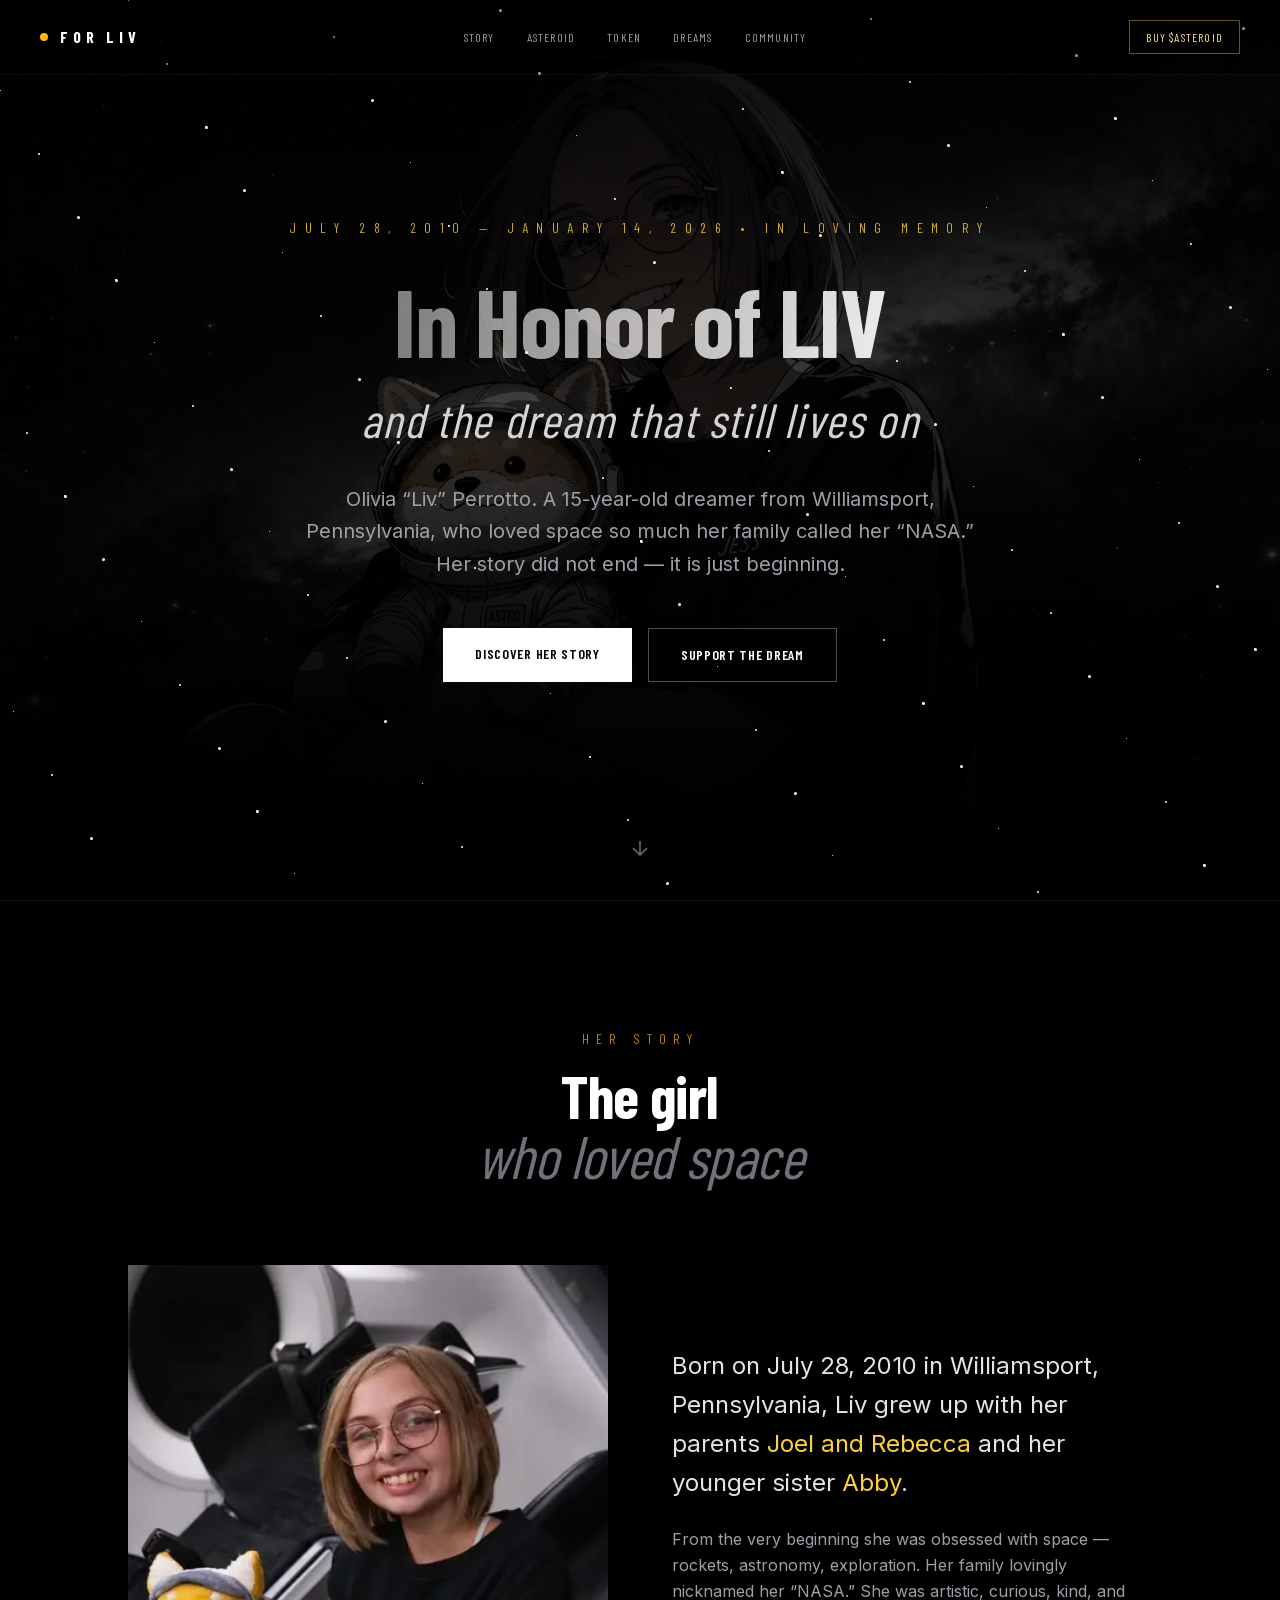
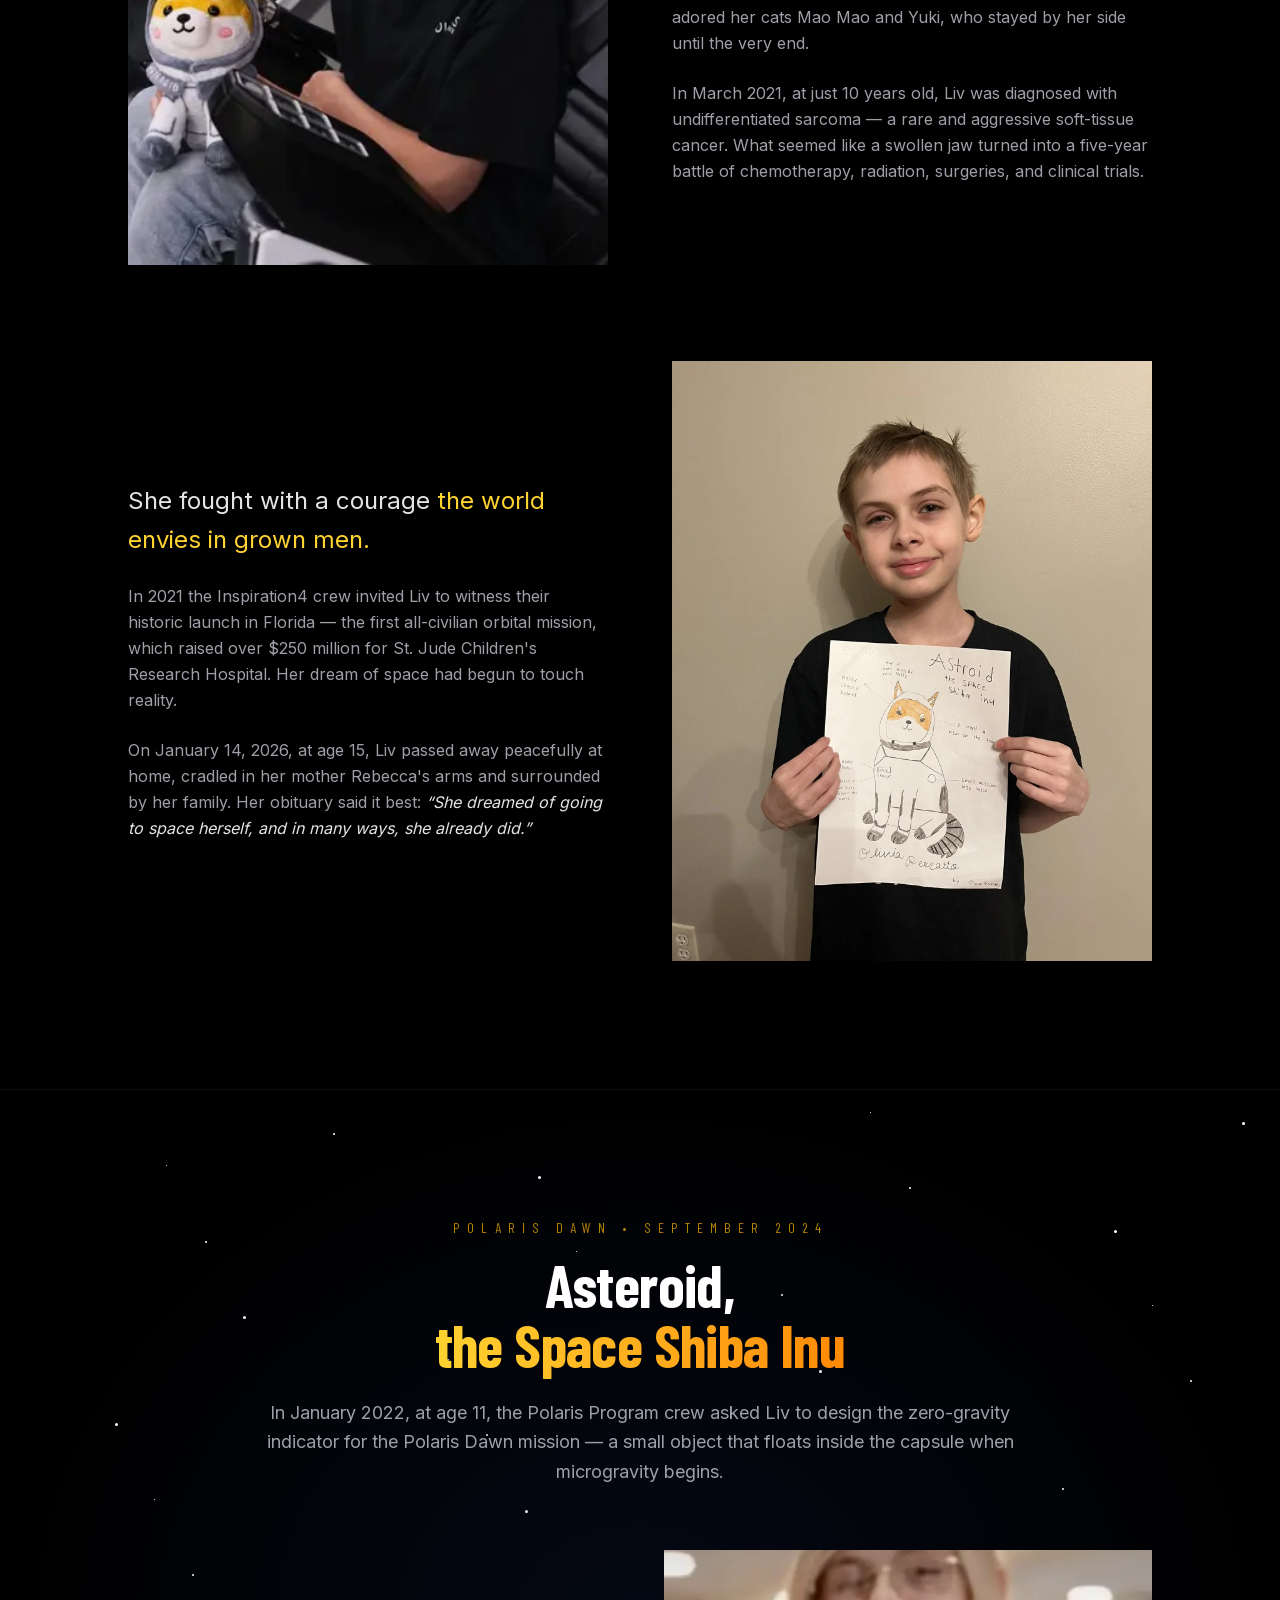
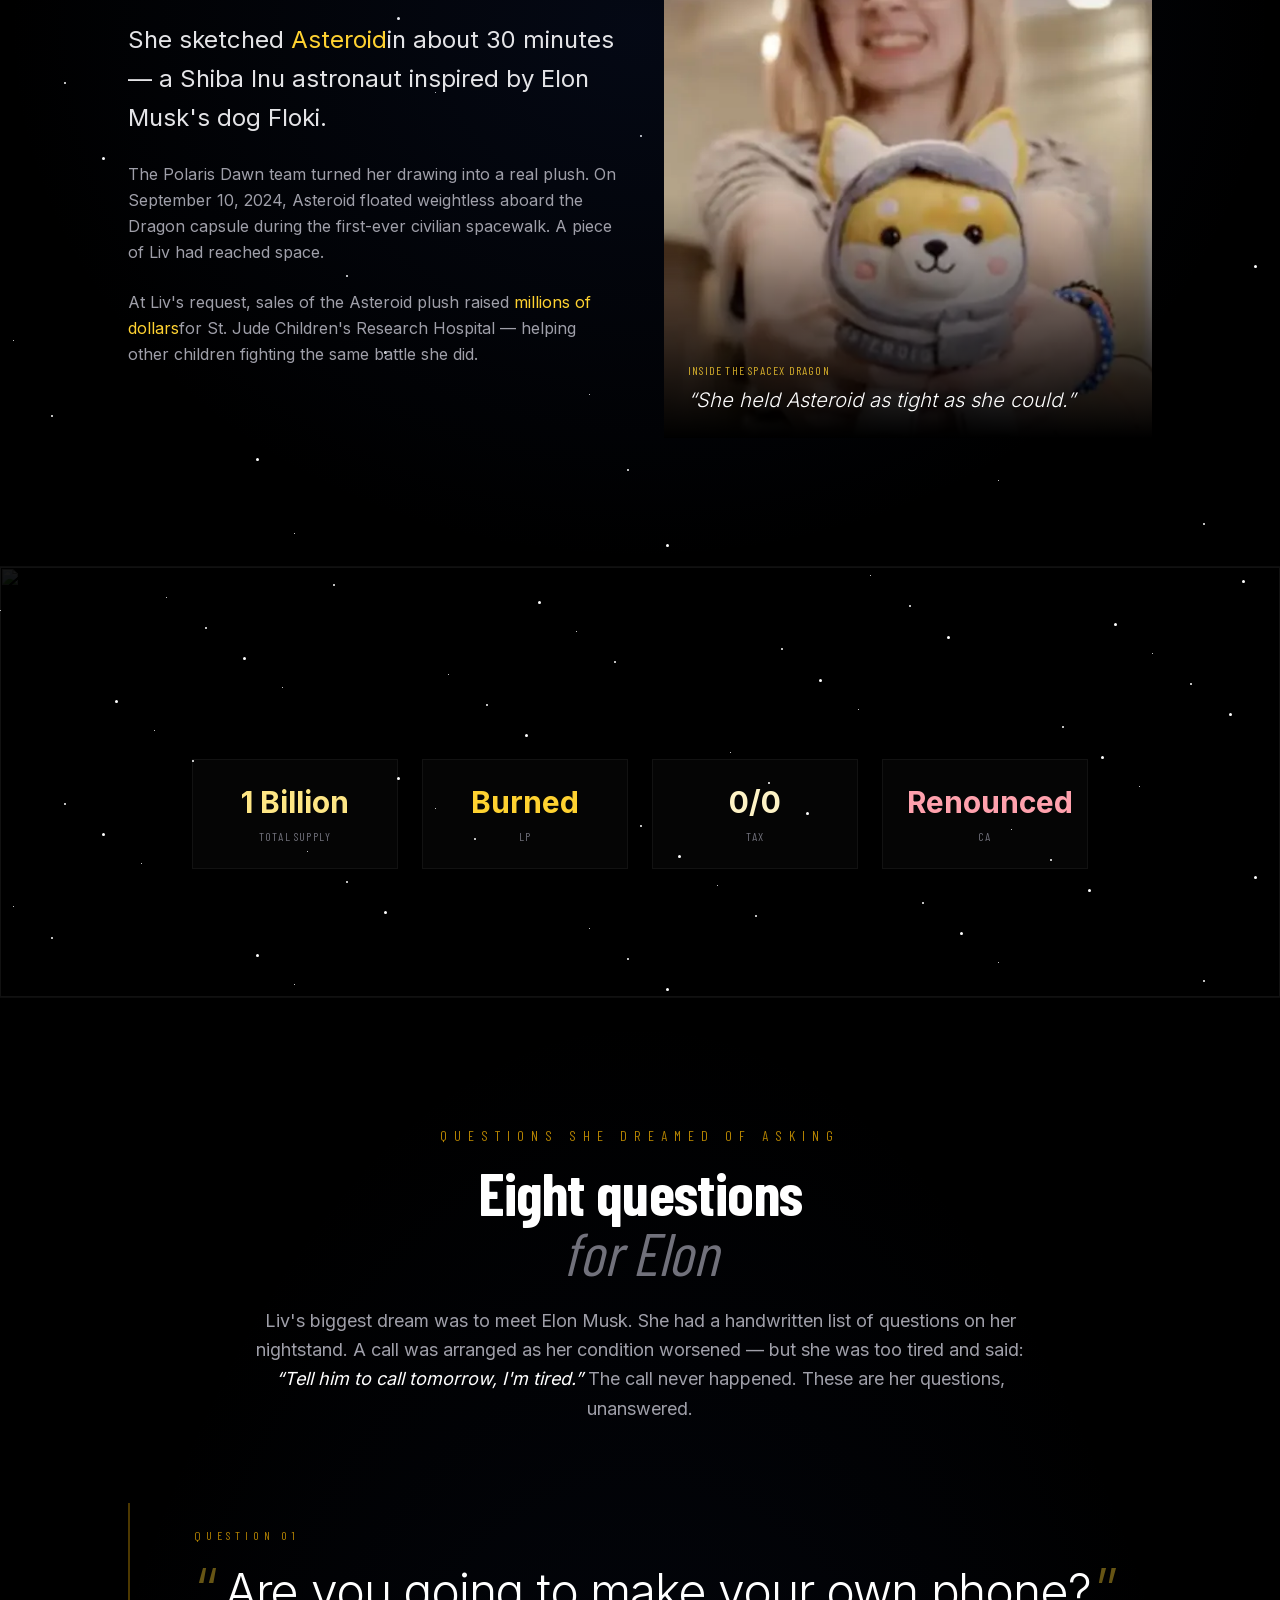
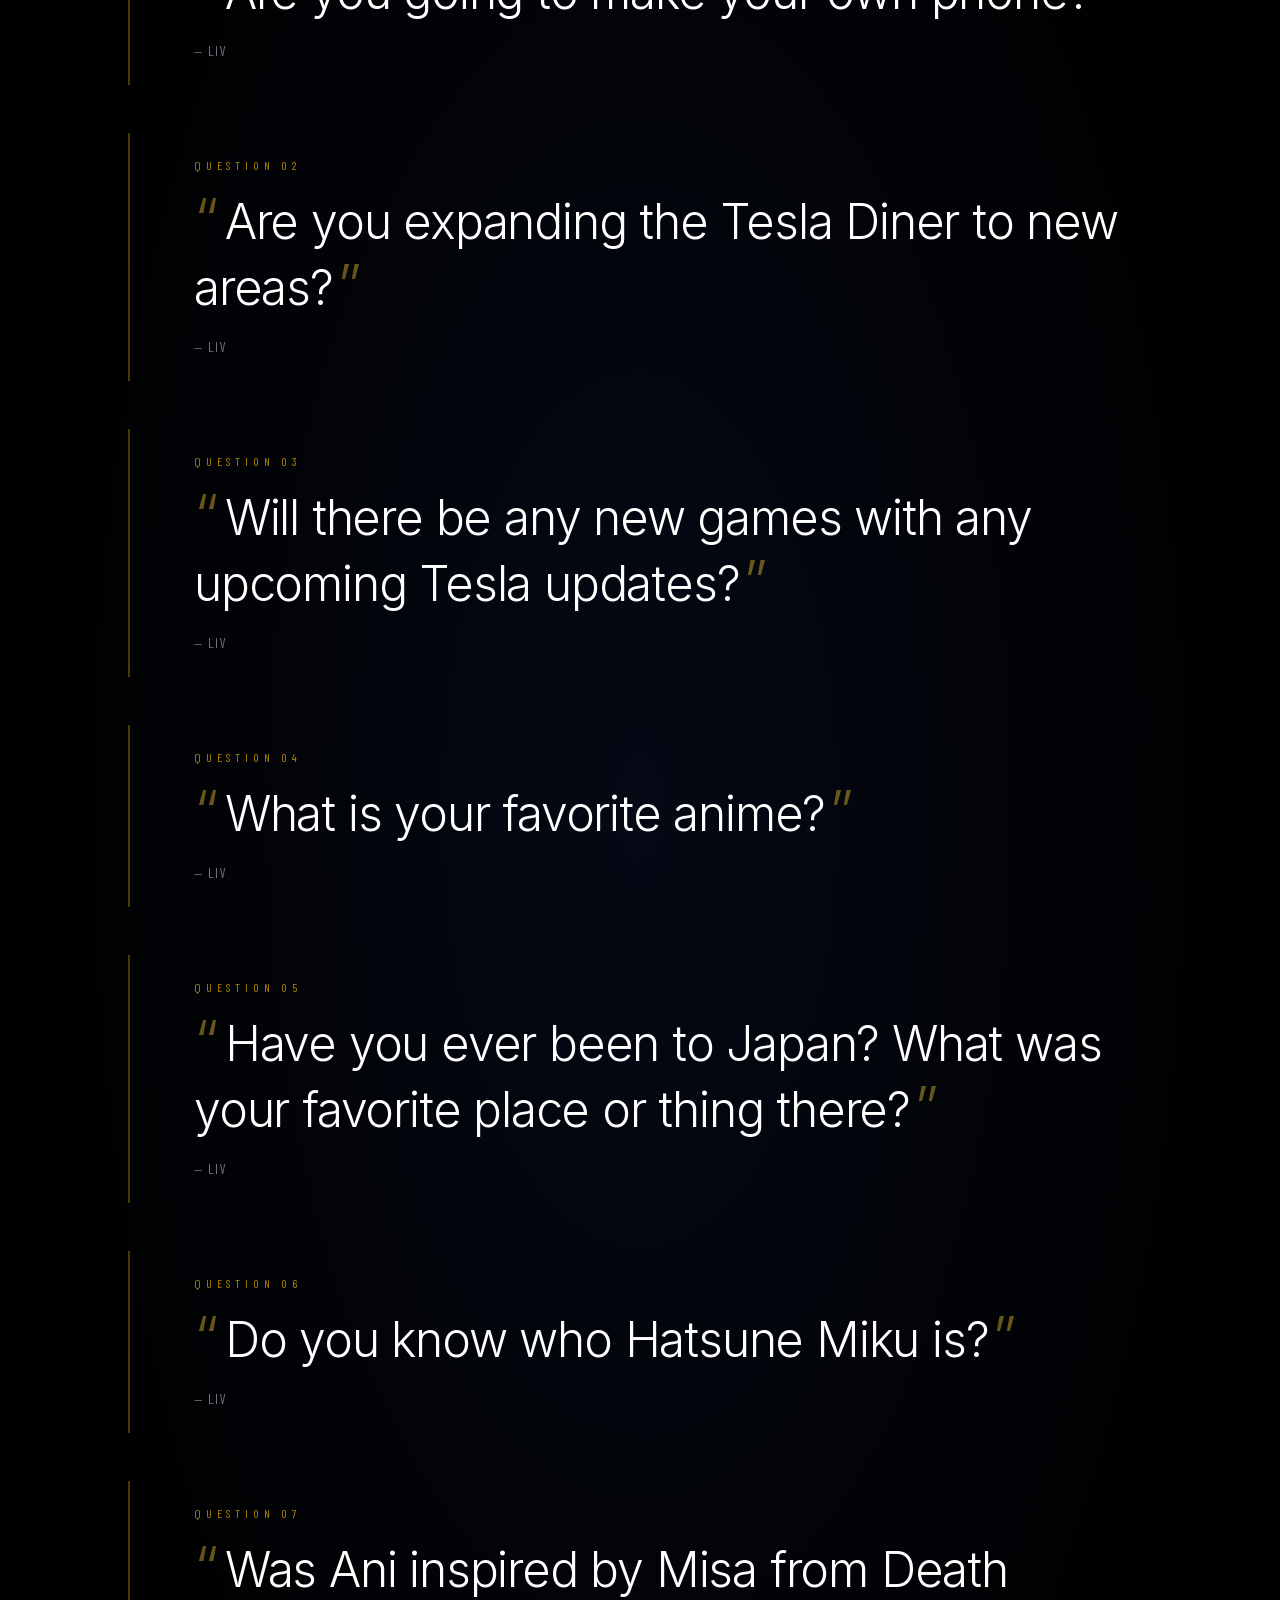
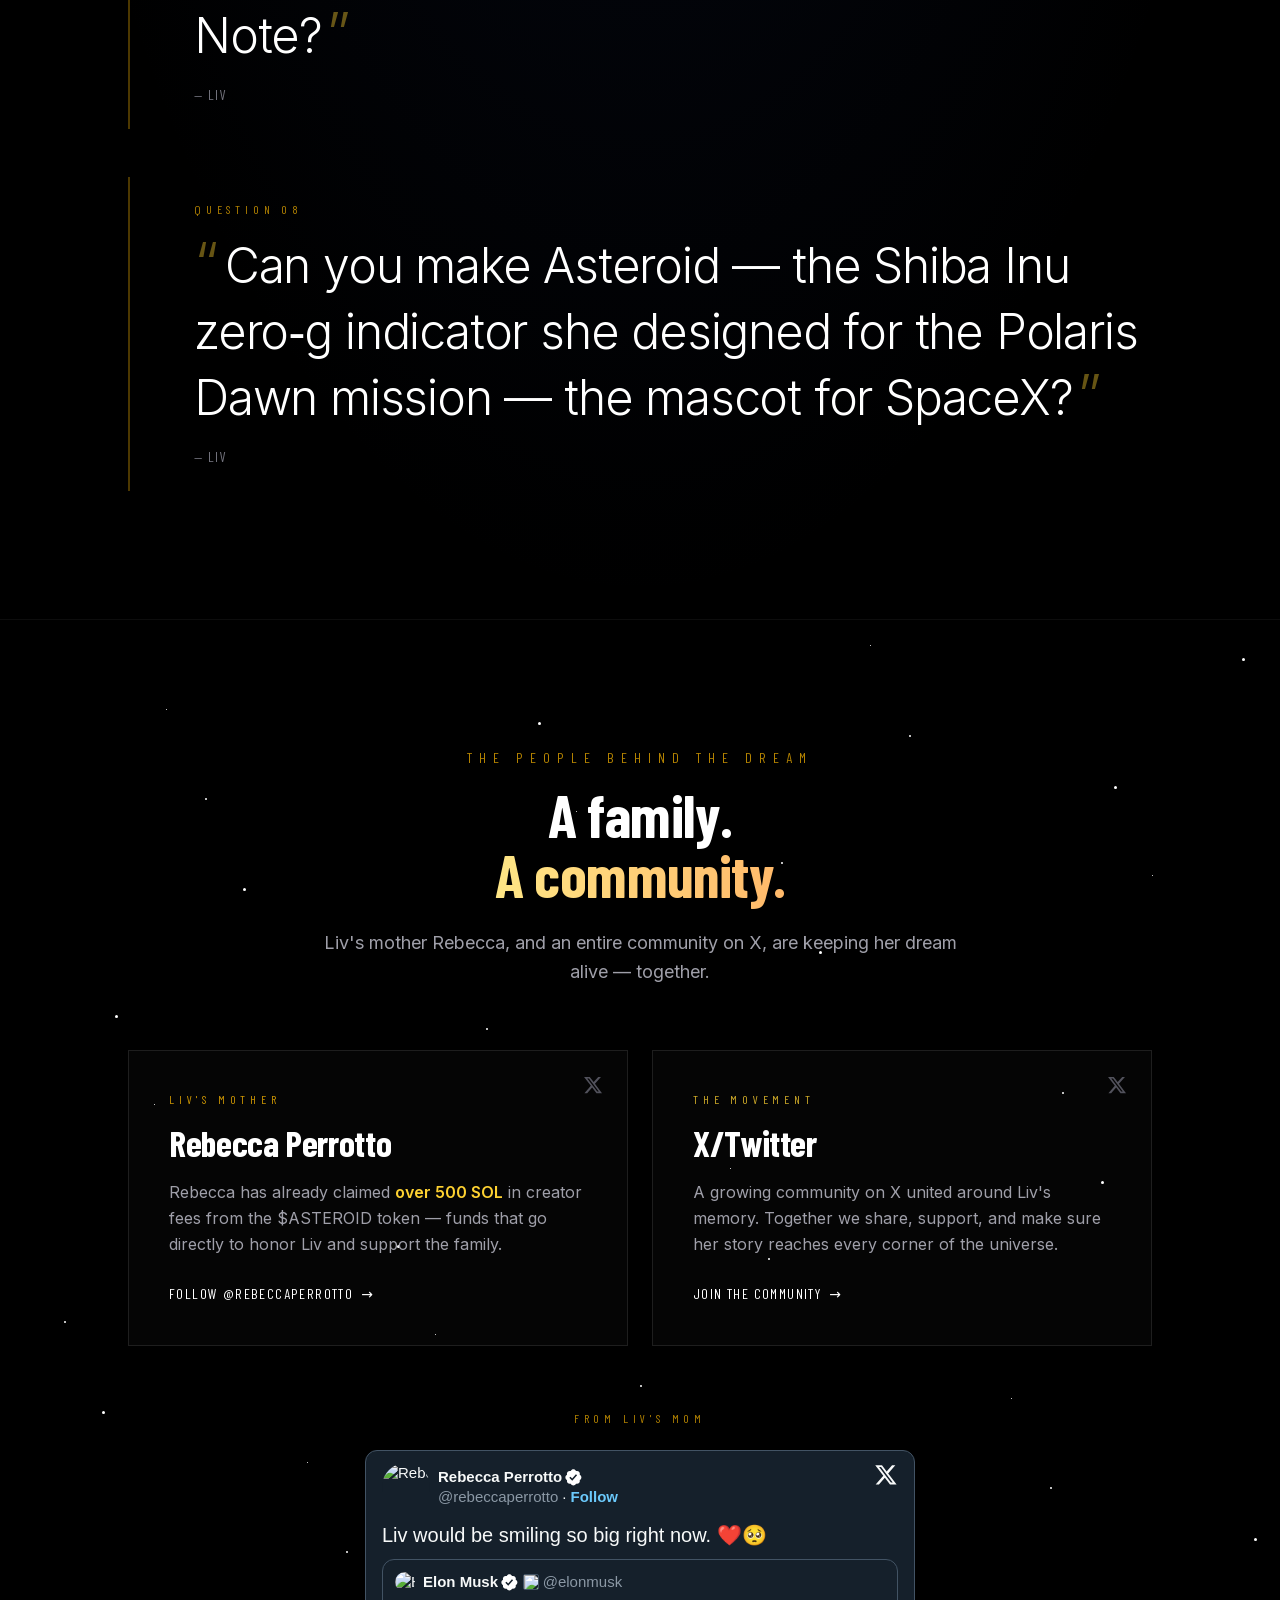
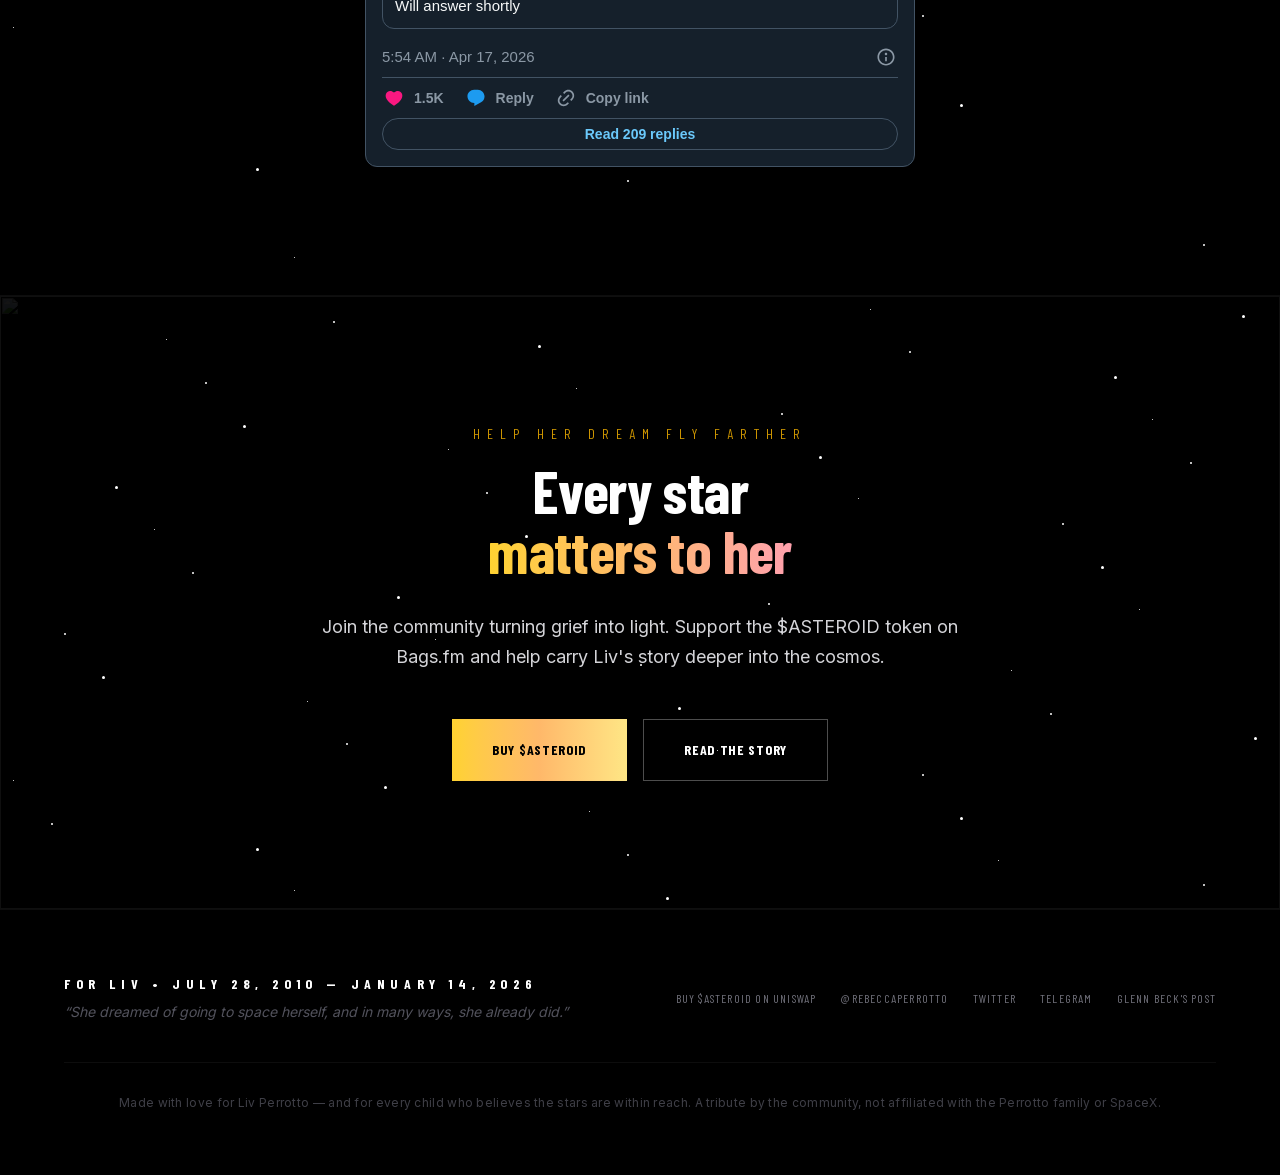
==== index.html @ 1e6d5927 "." ====
<!DOCTYPE html>
<html
  lang="en"
  class="h-full antialiased barlow_condensed_33218c1e-module__r2RrHW__variable inter_782e772e-module__bZnEsq__variable"
>
  <head>
    <meta charset="utf-8" />
    <meta name="viewport" content="width=device-width, initial-scale=1" />
    <link
      rel="preload"
      href="/_next/static/media/303804218d80822e-s.p.11p_15xsjt-ie.woff2"
      as="font"
      crossorigin=""
      type="font/woff2"
    />
    <link
      rel="preload"
      href="/_next/static/media/4f530f52d514af96-s.p.0aapj9pyt9oam.woff2"
      as="font"
      crossorigin=""
      type="font/woff2"
    />
    <link
      rel="preload"
      href="/_next/static/media/612838607db3d51d-s.p.0yvdtz6_qans-.woff2"
      as="font"
      crossorigin=""
      type="font/woff2"
    />
    <link
      rel="preload"
      href="/_next/static/media/83afe278b6a6bb3c-s.p.0q-301v4kxxnr.woff2"
      as="font"
      crossorigin=""
      type="font/woff2"
    />
    <link
      rel="preload"
      href="/_next/static/media/89232e6535d3b87e-s.p.0uy8evdve.ea3.woff2"
      as="font"
      crossorigin=""
      type="font/woff2"
    />
    <link
      rel="preload"
      href="/_next/static/media/d9b5d46d9a89ffe6-s.p.0agk34fg-1.z0.woff2"
      as="font"
      crossorigin=""
      type="font/woff2"
    />
    <link
      rel="preload"
      as="image"
      imagesrcset="/_next/image/liv/liv-hero.png"
      imagesizes="100vw"
    />
    <link
      rel="preload"
      href="https://pbs.twimg.com/profile_images/1955268691396083712/Na_dwvgE_normal.jpg"
      as="image"
    />
    <link
      rel="preload"
      href="https://pbs.twimg.com/profile_images/2035314704307081216/71U1ftM3_normal.jpg"
      as="image"
    />
    <link
      rel="preload"
      href="https://pbs.twimg.com/profile_images/1955359038532653056/OSHY3ewP_bigger.jpg"
      as="image"
    />
    <link
      rel="stylesheet"
      href="/_next/static/chunks/0tacj~pppp.6u.css"
      data-precedence="next"
    />
    <link
      rel="stylesheet"
      href="/_next/static/chunks/0g2l57~s-331o.css"
      data-precedence="next"
    />
    <link
      rel="preload"
      as="script"
      fetchPriority="low"
      href="/_next/static/chunks/11qk_vpw_zwkf.js"
    />
    <script src="/_next/static/chunks/0no1b_s-81nqh.js" async=""></script>
    <script src="/_next/static/chunks/10~x95jhs6ns3.js" async=""></script>
    <script
      src="/_next/static/chunks/turbopack-1520qcq~c.cqa.js"
      async=""
    ></script>
    <script src="/_next/static/chunks/0fsi8lw5utejl.js" async=""></script>
    <script src="/_next/static/chunks/0d3tkj33oycf2.js" async=""></script>
    <script src="/_next/static/chunks/0qty-br0frtpx.js" async=""></script>
    <meta name="next-size-adjust" content="" />
    <title>The Space Shiba Inu — $ASTEROID</title>
    <meta
      name="description"
      content="A memorial to Olivia &#x27;Liv&#x27; Perrotto and the dream that still lives on. $ASTEROID on Bags.fm."
    />
    <link
      rel="icon"
      href="/favicon.png"
    />
    <script src="/_next/static/chunks/03~yq9q893hmn.js" nomodule=""></script>

  </head>
  <body class="min-h-full flex flex-col bg-black text-white font-sans">
    <div hidden=""><!--$--><!--/$--></div>
    <nav
      class="fixed top-0 left-0 right-0 z-50 flex items-center justify-between px-6 md:px-10 py-5 bg-black/40 backdrop-blur-lg border-b border-white/5"
    >
      <div class="flex items-center gap-3">
        <span class="w-2 h-2 rounded-full bg-amber-400 animate-twinkle"></span
        ><span class="text-sm md:text-base font-bold tracking-[0.3em] uppercase"
          >For LIV</span
        >
      </div>
      <div
        class="hidden md:flex items-center gap-8 text-xs tracking-widest uppercase text-zinc-400"
      >
        <a href="#story" class="hover:text-white transition-colors">Story</a
        ><a href="#asteroid" class="hover:text-white transition-colors"
          >Asteroid</a
        ><a href="#token" class="hover:text-white transition-colors">Token</a
        ><a href="#dreams" class="hover:text-white transition-colors">Dreams</a
        ><a href="#community" class="hover:text-white transition-colors"
          >Community</a
        >
      </div>
      <a
        href="https://app.uniswap.org/swap?chain=mainnet&inputCurrency=NATIVE&outputCurrency=0xComingSoon"
        target="_blank"
        rel="noopener noreferrer"
        class="text-xs tracking-widest uppercase border border-amber-300/40 text-amber-200 px-4 py-2 hover:bg-amber-300/10 transition-colors"
        >Buy $ASTEROID</a
      >
    </nav>
    <main>
      <section
        class="relative min-h-screen flex flex-col items-center justify-center text-center px-6 overflow-hidden"
      >
        <div class="absolute inset-0">
          <div class="absolute inset-0 animate-ken-burns">
            <img
              alt="LIV"
              decoding="async"
              data-nimg="fill"
              class="object-cover opacity-50"
              style="
                position: absolute;
                height: 100%;
                width: 100%;
                left: 0;
                top: 0;
                right: 0;
                bottom: 0;
                color: transparent;
              "
              sizes="100vw"
              src="/_next/image/liv/liv-hero.png"
            />
          </div>
          <div
            class="absolute inset-0 bg-gradient-to-b from-black/70 via-black/40 to-black"
          ></div>
          <div
            class="absolute inset-0 bg-gradient-to-t from-black via-transparent to-black/60"
          ></div>
        </div>
        <div class="absolute inset-0 overflow-hidden pointer-events-none">
          <div
            class="absolute rounded-full bg-white animate-twinkle"
            style="
              left: 13%;
              top: 7%;
              width: 1px;
              height: 1px;
              animation-delay: 0s;
            "
          ></div>
          <div
            class="absolute rounded-full bg-white animate-twinkle"
            style="
              left: 50%;
              top: 60%;
              width: 2px;
              height: 2px;
              animation-delay: 0.7s;
            "
          ></div>
          <div
            class="absolute rounded-full bg-white animate-twinkle"
            style="
              left: 87%;
              top: 13%;
              width: 3px;
              height: 3px;
              animation-delay: 1.4s;
            "
          ></div>
          <div
            class="absolute rounded-full bg-white animate-twinkle"
            style="
              left: 24%;
              top: 66%;
              width: 1px;
              height: 1px;
              animation-delay: 2.0999999999999996s;
            "
          ></div>
          <div
            class="absolute rounded-full bg-white animate-twinkle"
            style="
              left: 61%;
              top: 19%;
              width: 2px;
              height: 2px;
              animation-delay: 2.8s;
            "
          ></div>
          <div
            class="absolute rounded-full bg-white animate-twinkle"
            style="
              left: 98%;
              top: 72%;
              width: 3px;
              height: 3px;
              animation-delay: 3.5s;
            "
          ></div>
          <div
            class="absolute rounded-full bg-white animate-twinkle"
            style="
              left: 35%;
              top: 25%;
              width: 1px;
              height: 1px;
              animation-delay: 4.199999999999999s;
            "
          ></div>
          <div
            class="absolute rounded-full bg-white animate-twinkle"
            style="
              left: 72%;
              top: 78%;
              width: 2px;
              height: 2px;
              animation-delay: 4.8999999999999995s;
            "
          ></div>
          <div
            class="absolute rounded-full bg-white animate-twinkle"
            style="
              left: 9%;
              top: 31%;
              width: 3px;
              height: 3px;
              animation-delay: 0.5999999999999996s;
            "
          ></div>
          <div
            class="absolute rounded-full bg-white animate-twinkle"
            style="
              left: 46%;
              top: 84%;
              width: 1px;
              height: 1px;
              animation-delay: 1.2999999999999998s;
            "
          ></div>
          <div
            class="absolute rounded-full bg-white animate-twinkle"
            style="
              left: 83%;
              top: 37%;
              width: 2px;
              height: 2px;
              animation-delay: 2s;
            "
          ></div>
          <div
            class="absolute rounded-full bg-white animate-twinkle"
            style="
              left: 20%;
              top: 90%;
              width: 3px;
              height: 3px;
              animation-delay: 2.6999999999999993s;
            "
          ></div>
          <div
            class="absolute rounded-full bg-white animate-twinkle"
            style="
              left: 57%;
              top: 43%;
              width: 1px;
              height: 1px;
              animation-delay: 3.3999999999999986s;
            "
          ></div>
          <div
            class="absolute rounded-full bg-white animate-twinkle"
            style="
              left: 94%;
              top: 96%;
              width: 2px;
              height: 2px;
              animation-delay: 4.1s;
            "
          ></div>
          <div
            class="absolute rounded-full bg-white animate-twinkle"
            style="
              left: 31%;
              top: 49%;
              width: 3px;
              height: 3px;
              animation-delay: 4.799999999999999s;
            "
          ></div>
          <div
            class="absolute rounded-full bg-white animate-twinkle"
            style="
              left: 68%;
              top: 2%;
              width: 1px;
              height: 1px;
              animation-delay: 0.5s;
            "
          ></div>
          <div
            class="absolute rounded-full bg-white animate-twinkle"
            style="
              left: 5%;
              top: 55%;
              width: 2px;
              height: 2px;
              animation-delay: 1.1999999999999993s;
            "
          ></div>
          <div
            class="absolute rounded-full bg-white animate-twinkle"
            style="
              left: 42%;
              top: 8%;
              width: 3px;
              height: 3px;
              animation-delay: 1.8999999999999986s;
            "
          ></div>
          <div
            class="absolute rounded-full bg-white animate-twinkle"
            style="
              left: 79%;
              top: 61%;
              width: 1px;
              height: 1px;
              animation-delay: 2.5999999999999996s;
            "
          ></div>
          <div
            class="absolute rounded-full bg-white animate-twinkle"
            style="
              left: 16%;
              top: 14%;
              width: 2px;
              height: 2px;
              animation-delay: 3.299999999999999s;
            "
          ></div>
          <div
            class="absolute rounded-full bg-white animate-twinkle"
            style="
              left: 53%;
              top: 67%;
              width: 3px;
              height: 3px;
              animation-delay: 4s;
            "
          ></div>
          <div
            class="absolute rounded-full bg-white animate-twinkle"
            style="
              left: 90%;
              top: 20%;
              width: 1px;
              height: 1px;
              animation-delay: 4.699999999999999s;
            "
          ></div>
          <div
            class="absolute rounded-full bg-white animate-twinkle"
            style="
              left: 27%;
              top: 73%;
              width: 2px;
              height: 2px;
              animation-delay: 0.3999999999999986s;
            "
          ></div>
          <div
            class="absolute rounded-full bg-white animate-twinkle"
            style="
              left: 64%;
              top: 26%;
              width: 3px;
              height: 3px;
              animation-delay: 1.0999999999999979s;
            "
          ></div>
          <div
            class="absolute rounded-full bg-white animate-twinkle"
            style="
              left: 1%;
              top: 79%;
              width: 1px;
              height: 1px;
              animation-delay: 1.7999999999999972s;
            "
          ></div>
          <div
            class="absolute rounded-full bg-white animate-twinkle"
            style="
              left: 38%;
              top: 32%;
              width: 2px;
              height: 2px;
              animation-delay: 2.5s;
            "
          ></div>
          <div
            class="absolute rounded-full bg-white animate-twinkle"
            style="
              left: 75%;
              top: 85%;
              width: 3px;
              height: 3px;
              animation-delay: 3.1999999999999993s;
            "
          ></div>
          <div
            class="absolute rounded-full bg-white animate-twinkle"
            style="
              left: 12%;
              top: 38%;
              width: 1px;
              height: 1px;
              animation-delay: 3.8999999999999986s;
            "
          ></div>
          <div
            class="absolute rounded-full bg-white animate-twinkle"
            style="
              left: 49%;
              top: 91%;
              width: 2px;
              height: 2px;
              animation-delay: 4.599999999999998s;
            "
          ></div>
          <div
            class="absolute rounded-full bg-white animate-twinkle"
            style="
              left: 86%;
              top: 44%;
              width: 3px;
              height: 3px;
              animation-delay: 0.29999999999999716s;
            "
          ></div>
          <div
            class="absolute rounded-full bg-white animate-twinkle"
            style="
              left: 23%;
              top: 97%;
              width: 1px;
              height: 1px;
              animation-delay: 1s;
            "
          ></div>
          <div
            class="absolute rounded-full bg-white animate-twinkle"
            style="
              left: 60%;
              top: 50%;
              width: 2px;
              height: 2px;
              animation-delay: 1.6999999999999993s;
            "
          ></div>
          <div
            class="absolute rounded-full bg-white animate-twinkle"
            style="
              left: 97%;
              top: 3%;
              width: 3px;
              height: 3px;
              animation-delay: 2.3999999999999986s;
            "
          ></div>
          <div
            class="absolute rounded-full bg-white animate-twinkle"
            style="
              left: 34%;
              top: 56%;
              width: 1px;
              height: 1px;
              animation-delay: 3.099999999999998s;
            "
          ></div>
          <div
            class="absolute rounded-full bg-white animate-twinkle"
            style="
              left: 71%;
              top: 9%;
              width: 2px;
              height: 2px;
              animation-delay: 3.799999999999997s;
            "
          ></div>
          <div
            class="absolute rounded-full bg-white animate-twinkle"
            style="
              left: 8%;
              top: 62%;
              width: 3px;
              height: 3px;
              animation-delay: 4.5s;
            "
          ></div>
          <div
            class="absolute rounded-full bg-white animate-twinkle"
            style="
              left: 45%;
              top: 15%;
              width: 1px;
              height: 1px;
              animation-delay: 0.1999999999999993s;
            "
          ></div>
          <div
            class="absolute rounded-full bg-white animate-twinkle"
            style="
              left: 82%;
              top: 68%;
              width: 2px;
              height: 2px;
              animation-delay: 0.8999999999999986s;
            "
          ></div>
          <div
            class="absolute rounded-full bg-white animate-twinkle"
            style="
              left: 19%;
              top: 21%;
              width: 3px;
              height: 3px;
              animation-delay: 1.5999999999999979s;
            "
          ></div>
          <div
            class="absolute rounded-full bg-white animate-twinkle"
            style="
              left: 56%;
              top: 74%;
              width: 1px;
              height: 1px;
              animation-delay: 2.299999999999997s;
            "
          ></div>
          <div
            class="absolute rounded-full bg-white animate-twinkle"
            style="
              left: 93%;
              top: 27%;
              width: 2px;
              height: 2px;
              animation-delay: 3s;
            "
          ></div>
          <div
            class="absolute rounded-full bg-white animate-twinkle"
            style="
              left: 30%;
              top: 80%;
              width: 3px;
              height: 3px;
              animation-delay: 3.6999999999999993s;
            "
          ></div>
          <div
            class="absolute rounded-full bg-white animate-twinkle"
            style="
              left: 67%;
              top: 33%;
              width: 1px;
              height: 1px;
              animation-delay: 4.399999999999999s;
            "
          ></div>
          <div
            class="absolute rounded-full bg-white animate-twinkle"
            style="
              left: 4%;
              top: 86%;
              width: 2px;
              height: 2px;
              animation-delay: 0.09999999999999787s;
            "
          ></div>
          <div
            class="absolute rounded-full bg-white animate-twinkle"
            style="
              left: 41%;
              top: 39%;
              width: 3px;
              height: 3px;
              animation-delay: 0.7999999999999972s;
            "
          ></div>
          <div
            class="absolute rounded-full bg-white animate-twinkle"
            style="
              left: 78%;
              top: 92%;
              width: 1px;
              height: 1px;
              animation-delay: 1.4999999999999964s;
            "
          ></div>
          <div
            class="absolute rounded-full bg-white animate-twinkle"
            style="
              left: 15%;
              top: 45%;
              width: 2px;
              height: 2px;
              animation-delay: 2.1999999999999957s;
            "
          ></div>
          <div
            class="absolute rounded-full bg-white animate-twinkle"
            style="
              left: 52%;
              top: 98%;
              width: 3px;
              height: 3px;
              animation-delay: 2.8999999999999986s;
            "
          ></div>
          <div
            class="absolute rounded-full bg-white animate-twinkle"
            style="
              left: 89%;
              top: 51%;
              width: 1px;
              height: 1px;
              animation-delay: 3.5999999999999943s;
            "
          ></div>
          <div
            class="absolute rounded-full bg-white animate-twinkle"
            style="
              left: 26%;
              top: 4%;
              width: 2px;
              height: 2px;
              animation-delay: 4.299999999999997s;
            "
          ></div>
          <div
            class="absolute rounded-full bg-white animate-twinkle"
            style="
              left: 63%;
              top: 57%;
              width: 3px;
              height: 3px;
              animation-delay: 0s;
            "
          ></div>
          <div
            class="absolute rounded-full bg-white animate-twinkle"
            style="
              left: 0%;
              top: 10%;
              width: 1px;
              height: 1px;
              animation-delay: 0.6999999999999957s;
            "
          ></div>
          <div
            class="absolute rounded-full bg-white animate-twinkle"
            style="
              left: 37%;
              top: 63%;
              width: 2px;
              height: 2px;
              animation-delay: 1.3999999999999986s;
            "
          ></div>
          <div
            class="absolute rounded-full bg-white animate-twinkle"
            style="
              left: 74%;
              top: 16%;
              width: 3px;
              height: 3px;
              animation-delay: 2.0999999999999943s;
            "
          ></div>
          <div
            class="absolute rounded-full bg-white animate-twinkle"
            style="
              left: 11%;
              top: 69%;
              width: 1px;
              height: 1px;
              animation-delay: 2.799999999999997s;
            "
          ></div>
          <div
            class="absolute rounded-full bg-white animate-twinkle"
            style="
              left: 48%;
              top: 22%;
              width: 2px;
              height: 2px;
              animation-delay: 3.5s;
            "
          ></div>
          <div
            class="absolute rounded-full bg-white animate-twinkle"
            style="
              left: 85%;
              top: 75%;
              width: 3px;
              height: 3px;
              animation-delay: 4.199999999999996s;
            "
          ></div>
          <div
            class="absolute rounded-full bg-white animate-twinkle"
            style="
              left: 22%;
              top: 28%;
              width: 1px;
              height: 1px;
              animation-delay: 4.899999999999999s;
            "
          ></div>
          <div
            class="absolute rounded-full bg-white animate-twinkle"
            style="
              left: 59%;
              top: 81%;
              width: 2px;
              height: 2px;
              animation-delay: 0.5999999999999943s;
            "
          ></div>
          <div
            class="absolute rounded-full bg-white animate-twinkle"
            style="
              left: 96%;
              top: 34%;
              width: 3px;
              height: 3px;
              animation-delay: 1.2999999999999972s;
            "
          ></div>
          <div
            class="absolute rounded-full bg-white animate-twinkle"
            style="
              left: 33%;
              top: 87%;
              width: 1px;
              height: 1px;
              animation-delay: 2s;
            "
          ></div>
          <div
            class="absolute rounded-full bg-white animate-twinkle"
            style="
              left: 70%;
              top: 40%;
              width: 2px;
              height: 2px;
              animation-delay: 2.6999999999999957s;
            "
          ></div>
          <div
            class="absolute rounded-full bg-white animate-twinkle"
            style="
              left: 7%;
              top: 93%;
              width: 3px;
              height: 3px;
              animation-delay: 3.3999999999999986s;
            "
          ></div>
          <div
            class="absolute rounded-full bg-white animate-twinkle"
            style="
              left: 44%;
              top: 46%;
              width: 1px;
              height: 1px;
              animation-delay: 4.099999999999994s;
            "
          ></div>
          <div
            class="absolute rounded-full bg-white animate-twinkle"
            style="
              left: 81%;
              top: 99%;
              width: 2px;
              height: 2px;
              animation-delay: 4.799999999999997s;
            "
          ></div>
          <div
            class="absolute rounded-full bg-white animate-twinkle"
            style="
              left: 18%;
              top: 52%;
              width: 3px;
              height: 3px;
              animation-delay: 0.5s;
            "
          ></div>
          <div
            class="absolute rounded-full bg-white animate-twinkle"
            style="
              left: 55%;
              top: 5%;
              width: 1px;
              height: 1px;
              animation-delay: 1.1999999999999957s;
            "
          ></div>
          <div
            class="absolute rounded-full bg-white animate-twinkle"
            style="
              left: 92%;
              top: 58%;
              width: 2px;
              height: 2px;
              animation-delay: 1.8999999999999986s;
            "
          ></div>
          <div
            class="absolute rounded-full bg-white animate-twinkle"
            style="
              left: 29%;
              top: 11%;
              width: 3px;
              height: 3px;
              animation-delay: 2.5999999999999943s;
            "
          ></div>
          <div
            class="absolute rounded-full bg-white animate-twinkle"
            style="
              left: 66%;
              top: 64%;
              width: 1px;
              height: 1px;
              animation-delay: 3.299999999999997s;
            "
          ></div>
          <div
            class="absolute rounded-full bg-white animate-twinkle"
            style="
              left: 3%;
              top: 17%;
              width: 2px;
              height: 2px;
              animation-delay: 4s;
            "
          ></div>
          <div
            class="absolute rounded-full bg-white animate-twinkle"
            style="
              left: 40%;
              top: 70%;
              width: 3px;
              height: 3px;
              animation-delay: 4.699999999999996s;
            "
          ></div>
          <div
            class="absolute rounded-full bg-white animate-twinkle"
            style="
              left: 77%;
              top: 23%;
              width: 1px;
              height: 1px;
              animation-delay: 0.3999999999999986s;
            "
          ></div>
          <div
            class="absolute rounded-full bg-white animate-twinkle"
            style="
              left: 14%;
              top: 76%;
              width: 2px;
              height: 2px;
              animation-delay: 1.0999999999999943s;
            "
          ></div>
          <div
            class="absolute rounded-full bg-white animate-twinkle"
            style="
              left: 51%;
              top: 29%;
              width: 3px;
              height: 3px;
              animation-delay: 1.7999999999999972s;
            "
          ></div>
          <div
            class="absolute rounded-full bg-white animate-twinkle"
            style="
              left: 88%;
              top: 82%;
              width: 1px;
              height: 1px;
              animation-delay: 2.5s;
            "
          ></div>
          <div
            class="absolute rounded-full bg-white animate-twinkle"
            style="
              left: 25%;
              top: 35%;
              width: 2px;
              height: 2px;
              animation-delay: 3.1999999999999957s;
            "
          ></div>
          <div
            class="absolute rounded-full bg-white animate-twinkle"
            style="
              left: 62%;
              top: 88%;
              width: 3px;
              height: 3px;
              animation-delay: 3.8999999999999986s;
            "
          ></div>
          <div
            class="absolute rounded-full bg-white animate-twinkle"
            style="
              left: 99%;
              top: 41%;
              width: 1px;
              height: 1px;
              animation-delay: 4.599999999999994s;
            "
          ></div>
          <div
            class="absolute rounded-full bg-white animate-twinkle"
            style="
              left: 36%;
              top: 94%;
              width: 2px;
              height: 2px;
              animation-delay: 0.29999999999999716s;
            "
          ></div>
          <div
            class="absolute rounded-full bg-white animate-twinkle"
            style="
              left: 73%;
              top: 47%;
              width: 3px;
              height: 3px;
              animation-delay: 1s;
            "
          ></div>
          <div
            class="absolute rounded-full bg-white animate-twinkle"
            style="
              left: 10%;
              top: 0%;
              width: 1px;
              height: 1px;
              animation-delay: 1.6999999999999957s;
            "
          ></div>
          <div
            class="absolute rounded-full bg-white animate-twinkle"
            style="
              left: 47%;
              top: 53%;
              width: 2px;
              height: 2px;
              animation-delay: 2.3999999999999986s;
            "
          ></div>
          <div
            class="absolute rounded-full bg-white animate-twinkle"
            style="
              left: 84%;
              top: 6%;
              width: 3px;
              height: 3px;
              animation-delay: 3.0999999999999943s;
            "
          ></div>
          <div
            class="absolute rounded-full bg-white animate-twinkle"
            style="
              left: 21%;
              top: 59%;
              width: 1px;
              height: 1px;
              animation-delay: 3.799999999999997s;
            "
          ></div>
          <div
            class="absolute rounded-full bg-white animate-twinkle"
            style="
              left: 58%;
              top: 12%;
              width: 2px;
              height: 2px;
              animation-delay: 4.499999999999993s;
            "
          ></div>
          <div
            class="absolute rounded-full bg-white animate-twinkle"
            style="
              left: 95%;
              top: 65%;
              width: 3px;
              height: 3px;
              animation-delay: 0.19999999999999574s;
            "
          ></div>
          <div
            class="absolute rounded-full bg-white animate-twinkle"
            style="
              left: 32%;
              top: 18%;
              width: 1px;
              height: 1px;
              animation-delay: 0.8999999999999986s;
            "
          ></div>
          <div
            class="absolute rounded-full bg-white animate-twinkle"
            style="
              left: 69%;
              top: 71%;
              width: 2px;
              height: 2px;
              animation-delay: 1.5999999999999943s;
            "
          ></div>
          <div
            class="absolute rounded-full bg-white animate-twinkle"
            style="
              left: 6%;
              top: 24%;
              width: 3px;
              height: 3px;
              animation-delay: 2.299999999999997s;
            "
          ></div>
          <div
            class="absolute rounded-full bg-white animate-twinkle"
            style="
              left: 43%;
              top: 77%;
              width: 1px;
              height: 1px;
              animation-delay: 2.999999999999993s;
            "
          ></div>
          <div
            class="absolute rounded-full bg-white animate-twinkle"
            style="
              left: 80%;
              top: 30%;
              width: 2px;
              height: 2px;
              animation-delay: 3.6999999999999957s;
            "
          ></div>
          <div
            class="absolute rounded-full bg-white animate-twinkle"
            style="
              left: 17%;
              top: 83%;
              width: 3px;
              height: 3px;
              animation-delay: 4.3999999999999915s;
            "
          ></div>
          <div
            class="absolute rounded-full bg-white animate-twinkle"
            style="
              left: 54%;
              top: 36%;
              width: 1px;
              height: 1px;
              animation-delay: 0.09999999999999432s;
            "
          ></div>
          <div
            class="absolute rounded-full bg-white animate-twinkle"
            style="
              left: 91%;
              top: 89%;
              width: 2px;
              height: 2px;
              animation-delay: 0.7999999999999972s;
            "
          ></div>
          <div
            class="absolute rounded-full bg-white animate-twinkle"
            style="
              left: 28%;
              top: 42%;
              width: 3px;
              height: 3px;
              animation-delay: 1.5s;
            "
          ></div>
          <div
            class="absolute rounded-full bg-white animate-twinkle"
            style="
              left: 65%;
              top: 95%;
              width: 1px;
              height: 1px;
              animation-delay: 2.1999999999999886s;
            "
          ></div>
          <div
            class="absolute rounded-full bg-white animate-twinkle"
            style="
              left: 2%;
              top: 48%;
              width: 2px;
              height: 2px;
              animation-delay: 2.8999999999999915s;
            "
          ></div>
          <div
            class="absolute rounded-full bg-white animate-twinkle"
            style="
              left: 39%;
              top: 1%;
              width: 3px;
              height: 3px;
              animation-delay: 3.5999999999999943s;
            "
          ></div>
          <div
            class="absolute rounded-full bg-white animate-twinkle"
            style="
              left: 76%;
              top: 54%;
              width: 1px;
              height: 1px;
              animation-delay: 4.299999999999997s;
            "
          ></div>
          <div
            class="absolute rounded-full bg-white animate-twinkle"
            style="
              left: 13%;
              top: 7%;
              width: 2px;
              height: 2px;
              animation-delay: 0s;
            "
          ></div>
          <div
            class="absolute rounded-full bg-white animate-twinkle"
            style="
              left: 50%;
              top: 60%;
              width: 3px;
              height: 3px;
              animation-delay: 0.6999999999999886s;
            "
          ></div>
          <div
            class="absolute rounded-full bg-white animate-twinkle"
            style="
              left: 87%;
              top: 13%;
              width: 1px;
              height: 1px;
              animation-delay: 1.3999999999999915s;
            "
          ></div>
          <div
            class="absolute rounded-full bg-white animate-twinkle"
            style="
              left: 24%;
              top: 66%;
              width: 2px;
              height: 2px;
              animation-delay: 2.0999999999999943s;
            "
          ></div>
          <div
            class="absolute rounded-full bg-white animate-twinkle"
            style="
              left: 61%;
              top: 19%;
              width: 3px;
              height: 3px;
              animation-delay: 2.799999999999997s;
            "
          ></div>
          <div
            class="absolute rounded-full bg-white animate-twinkle"
            style="
              left: 98%;
              top: 72%;
              width: 1px;
              height: 1px;
              animation-delay: 3.5s;
            "
          ></div>
          <div
            class="absolute rounded-full bg-white animate-twinkle"
            style="
              left: 35%;
              top: 25%;
              width: 2px;
              height: 2px;
              animation-delay: 4.199999999999989s;
            "
          ></div>
          <div
            class="absolute rounded-full bg-white animate-twinkle"
            style="
              left: 72%;
              top: 78%;
              width: 3px;
              height: 3px;
              animation-delay: 4.8999999999999915s;
            "
          ></div>
          <div
            class="absolute rounded-full bg-white animate-twinkle"
            style="
              left: 9%;
              top: 31%;
              width: 1px;
              height: 1px;
              animation-delay: 0.5999999999999943s;
            "
          ></div>
          <div
            class="absolute rounded-full bg-white animate-twinkle"
            style="
              left: 46%;
              top: 84%;
              width: 2px;
              height: 2px;
              animation-delay: 1.2999999999999972s;
            "
          ></div>
          <div
            class="absolute rounded-full bg-white animate-twinkle"
            style="
              left: 83%;
              top: 37%;
              width: 3px;
              height: 3px;
              animation-delay: 2s;
            "
          ></div>
          <div
            class="absolute rounded-full bg-white animate-twinkle"
            style="
              left: 20%;
              top: 90%;
              width: 1px;
              height: 1px;
              animation-delay: 2.6999999999999886s;
            "
          ></div>
          <div
            class="absolute rounded-full bg-white animate-twinkle"
            style="
              left: 57%;
              top: 43%;
              width: 2px;
              height: 2px;
              animation-delay: 3.3999999999999915s;
            "
          ></div>
          <div
            class="absolute rounded-full bg-white animate-twinkle"
            style="
              left: 94%;
              top: 96%;
              width: 3px;
              height: 3px;
              animation-delay: 4.099999999999994s;
            "
          ></div>
          <div
            class="absolute rounded-full bg-white animate-twinkle"
            style="
              left: 31%;
              top: 49%;
              width: 1px;
              height: 1px;
              animation-delay: 4.799999999999997s;
            "
          ></div>
          <div
            class="absolute rounded-full bg-white animate-twinkle"
            style="
              left: 68%;
              top: 2%;
              width: 2px;
              height: 2px;
              animation-delay: 0.5s;
            "
          ></div>
          <div
            class="absolute rounded-full bg-white animate-twinkle"
            style="
              left: 5%;
              top: 55%;
              width: 3px;
              height: 3px;
              animation-delay: 1.1999999999999886s;
            "
          ></div>
          <div
            class="absolute rounded-full bg-white animate-twinkle"
            style="
              left: 42%;
              top: 8%;
              width: 1px;
              height: 1px;
              animation-delay: 1.8999999999999915s;
            "
          ></div>
          <div
            class="absolute rounded-full bg-white animate-twinkle"
            style="
              left: 79%;
              top: 61%;
              width: 2px;
              height: 2px;
              animation-delay: 2.5999999999999943s;
            "
          ></div>
          <div
            class="absolute rounded-full bg-white animate-twinkle"
            style="
              left: 16%;
              top: 14%;
              width: 3px;
              height: 3px;
              animation-delay: 3.299999999999997s;
            "
          ></div>
        </div>
        <div class="relative z-10 max-w-5xl mx-auto">
          <p
            class="animate-fade-in-up text-[10px] sm:text-xs md:text-sm tracking-[0.4em] md:tracking-[0.6em] uppercase text-amber-300/80 mb-6 md:mb-8"
          >
            July 28, 2010 — January 14, 2026 • In Loving Memory
          </p>
          <h1
            class="animate-fade-in-up-delay-1 text-4xl sm:text-5xl md:text-7xl lg:text-8xl font-bold tracking-tight leading-[1.05] mb-8 md:mb-10"
          >
            <span class="block text-shimmer">In Honor of LIV</span
            ><span
              class="block text-2xl md:text-4xl lg:text-5xl font-light text-zinc-300 mt-6 tracking-wide italic"
              >and the dream that still lives on</span
            >
          </h1>
          <p
            class="animate-fade-in-up-delay-2 text-base md:text-xl text-zinc-400 max-w-2xl mx-auto leading-relaxed mb-12"
          >
            Olivia “Liv” Perrotto. A 15-year-old dreamer from Williamsport,
            Pennsylvania, who loved space so much her family called her “NASA.”
            Her story did not end — it is just beginning.
          </p>
          <div
            class="animate-fade-in-up-delay-3 flex flex-col sm:flex-row gap-4 justify-center"
          >
            <a
              href="#story"
              class="px-8 py-4 bg-white text-black font-semibold tracking-wider uppercase text-sm hover:bg-amber-100 transition-colors"
              >Discover her story</a
            ><a
              href="#token"
              class="px-8 py-4 border border-white/30 text-white font-semibold tracking-wider uppercase text-sm hover:bg-white/10 transition-colors"
              >Support the dream</a
            >
          </div>
        </div>
        <div class="absolute bottom-10 z-10 animate-float">
          <svg
            width="24"
            height="24"
            fill="none"
            stroke="currentColor"
            stroke-width="1.5"
            class="text-zinc-500"
          >
            <path d="M12 5v14M5 12l7 7 7-7"></path>
          </svg>
        </div>
      </section>
      <section
        id="story"
        class="relative py-20 sm:py-24 md:py-32 px-6 border-t border-white/5"
      >
        <div class="max-w-5xl mx-auto">
          <div class="text-center mb-20">
            <p
              class="text-sm tracking-[0.5em] uppercase text-amber-400/70 mb-4"
            >
              Her story
            </p>
            <h2 class="text-4xl md:text-6xl font-bold tracking-tight">
              The girl<br /><span class="text-zinc-500 italic font-light"
                >who loved space</span
              >
            </h2>
          </div>
          <div class="grid md:grid-cols-2 gap-12 md:gap-16 items-center mb-24">
            <div class="relative aspect-[4/5] overflow-hidden bg-zinc-950">
              <img
                alt="LIV holding her Asteroid plush"
                loading="lazy"
                decoding="async"
                data-nimg="fill"
                class="object-cover hover:scale-105 transition-transform duration-700"
                style="
                  position: absolute;
                  height: 100%;
                  width: 100%;
                  left: 0;
                  top: 0;
                  right: 0;
                  bottom: 0;
                  color: transparent;
                "
                sizes="100vw"
                src="/_next/image/liv/1.jpg"
              />
            </div>
            <div class="space-y-6">
              <p class="text-xl md:text-2xl leading-relaxed text-zinc-200">
                Born on July 28, 2010 in Williamsport, Pennsylvania, Liv grew up
                with her parents
                <span class="text-amber-300">Joel and Rebecca</span>
                <!-- -->and her younger sister
                <span class="text-amber-300">Abby</span>.
              </p>
              <p class="text-zinc-400 leading-relaxed">
                From the very beginning she was obsessed with space — rockets,
                astronomy, exploration. Her family lovingly nicknamed her
                “NASA.” She was artistic, curious, kind, and adored her cats Mao
                Mao and Yuki, who stayed by her side until the very end.
              </p>
              <p class="text-zinc-400 leading-relaxed">
                In March 2021, at just 10 years old, Liv was diagnosed with
                undifferentiated sarcoma — a rare and aggressive soft-tissue
                cancer. What seemed like a swollen jaw turned into a five-year
                battle of chemotherapy, radiation, surgeries, and clinical
                trials.
              </p>
            </div>
          </div>
          <div class="grid md:grid-cols-2 gap-12 md:gap-16 items-center">
            <div class="space-y-6 md:order-1 order-2">
              <p class="text-xl md:text-2xl leading-relaxed text-zinc-200">
                She fought with a courage<!-- -->
                <span class="text-amber-300"
                  >the world envies in grown men.</span
                >
              </p>
              <p class="text-zinc-400 leading-relaxed">
                In 2021 the Inspiration4 crew invited Liv to witness their
                historic launch in Florida — the first all-civilian orbital
                mission, which raised over $250 million for St. Jude
                Children&#x27;s Research Hospital. Her dream of space had begun
                to touch reality.
              </p>
              <p class="text-zinc-400 leading-relaxed">
                On January 14, 2026, at age 15, Liv passed away peacefully at
                home, cradled in her mother Rebecca&#x27;s arms and surrounded
                by her family. Her obituary said it best:<!-- -->
                <span class="text-zinc-200 italic"
                  >“She dreamed of going to space herself, and in many ways, she
                  already did.”</span
                >
              </p>
            </div>
            <div
              class="relative aspect-[4/5] overflow-hidden bg-zinc-950 md:order-2 order-1"
            >
              <img
                alt="LIV during treatment, after losing her hair to radiation, holding the Asteroid Shiba Inu drawing"
                loading="lazy"
                decoding="async"
                data-nimg="fill"
                class="object-cover hover:scale-105 transition-transform duration-700"
                style="
                  position: absolute;
                  height: 100%;
                  width: 100%;
                  left: 0;
                  top: 0;
                  right: 0;
                  bottom: 0;
                  color: transparent;
                "
                sizes="100vw"
                src="/_next/image/liv/3.jpg"
              />
            </div>
          </div>
        </div>
      </section>
      <section
        id="asteroid"
        class="relative py-20 sm:py-24 md:py-32 px-6 border-t border-white/5 overflow-hidden"
      >
        <div class="absolute inset-0 overflow-hidden pointer-events-none">
          <div
            class="absolute rounded-full bg-white animate-twinkle"
            style="
              left: 13%;
              top: 7%;
              width: 1px;
              height: 1px;
              animation-delay: 0s;
            "
          ></div>
          <div
            class="absolute rounded-full bg-white animate-twinkle"
            style="
              left: 50%;
              top: 60%;
              width: 2px;
              height: 2px;
              animation-delay: 0.7s;
            "
          ></div>
          <div
            class="absolute rounded-full bg-white animate-twinkle"
            style="
              left: 87%;
              top: 13%;
              width: 3px;
              height: 3px;
              animation-delay: 1.4s;
            "
          ></div>
          <div
            class="absolute rounded-full bg-white animate-twinkle"
            style="
              left: 24%;
              top: 66%;
              width: 1px;
              height: 1px;
              animation-delay: 2.0999999999999996s;
            "
          ></div>
          <div
            class="absolute rounded-full bg-white animate-twinkle"
            style="
              left: 61%;
              top: 19%;
              width: 2px;
              height: 2px;
              animation-delay: 2.8s;
            "
          ></div>
          <div
            class="absolute rounded-full bg-white animate-twinkle"
            style="
              left: 98%;
              top: 72%;
              width: 3px;
              height: 3px;
              animation-delay: 3.5s;
            "
          ></div>
          <div
            class="absolute rounded-full bg-white animate-twinkle"
            style="
              left: 35%;
              top: 25%;
              width: 1px;
              height: 1px;
              animation-delay: 4.199999999999999s;
            "
          ></div>
          <div
            class="absolute rounded-full bg-white animate-twinkle"
            style="
              left: 72%;
              top: 78%;
              width: 2px;
              height: 2px;
              animation-delay: 4.8999999999999995s;
            "
          ></div>
          <div
            class="absolute rounded-full bg-white animate-twinkle"
            style="
              left: 9%;
              top: 31%;
              width: 3px;
              height: 3px;
              animation-delay: 0.5999999999999996s;
            "
          ></div>
          <div
            class="absolute rounded-full bg-white animate-twinkle"
            style="
              left: 46%;
              top: 84%;
              width: 1px;
              height: 1px;
              animation-delay: 1.2999999999999998s;
            "
          ></div>
          <div
            class="absolute rounded-full bg-white animate-twinkle"
            style="
              left: 83%;
              top: 37%;
              width: 2px;
              height: 2px;
              animation-delay: 2s;
            "
          ></div>
          <div
            class="absolute rounded-full bg-white animate-twinkle"
            style="
              left: 20%;
              top: 90%;
              width: 3px;
              height: 3px;
              animation-delay: 2.6999999999999993s;
            "
          ></div>
          <div
            class="absolute rounded-full bg-white animate-twinkle"
            style="
              left: 57%;
              top: 43%;
              width: 1px;
              height: 1px;
              animation-delay: 3.3999999999999986s;
            "
          ></div>
          <div
            class="absolute rounded-full bg-white animate-twinkle"
            style="
              left: 94%;
              top: 96%;
              width: 2px;
              height: 2px;
              animation-delay: 4.1s;
            "
          ></div>
          <div
            class="absolute rounded-full bg-white animate-twinkle"
            style="
              left: 31%;
              top: 49%;
              width: 3px;
              height: 3px;
              animation-delay: 4.799999999999999s;
            "
          ></div>
          <div
            class="absolute rounded-full bg-white animate-twinkle"
            style="
              left: 68%;
              top: 2%;
              width: 1px;
              height: 1px;
              animation-delay: 0.5s;
            "
          ></div>
          <div
            class="absolute rounded-full bg-white animate-twinkle"
            style="
              left: 5%;
              top: 55%;
              width: 2px;
              height: 2px;
              animation-delay: 1.1999999999999993s;
            "
          ></div>
          <div
            class="absolute rounded-full bg-white animate-twinkle"
            style="
              left: 42%;
              top: 8%;
              width: 3px;
              height: 3px;
              animation-delay: 1.8999999999999986s;
            "
          ></div>
          <div
            class="absolute rounded-full bg-white animate-twinkle"
            style="
              left: 79%;
              top: 61%;
              width: 1px;
              height: 1px;
              animation-delay: 2.5999999999999996s;
            "
          ></div>
          <div
            class="absolute rounded-full bg-white animate-twinkle"
            style="
              left: 16%;
              top: 14%;
              width: 2px;
              height: 2px;
              animation-delay: 3.299999999999999s;
            "
          ></div>
          <div
            class="absolute rounded-full bg-white animate-twinkle"
            style="
              left: 53%;
              top: 67%;
              width: 3px;
              height: 3px;
              animation-delay: 4s;
            "
          ></div>
          <div
            class="absolute rounded-full bg-white animate-twinkle"
            style="
              left: 90%;
              top: 20%;
              width: 1px;
              height: 1px;
              animation-delay: 4.699999999999999s;
            "
          ></div>
          <div
            class="absolute rounded-full bg-white animate-twinkle"
            style="
              left: 27%;
              top: 73%;
              width: 2px;
              height: 2px;
              animation-delay: 0.3999999999999986s;
            "
          ></div>
          <div
            class="absolute rounded-full bg-white animate-twinkle"
            style="
              left: 64%;
              top: 26%;
              width: 3px;
              height: 3px;
              animation-delay: 1.0999999999999979s;
            "
          ></div>
          <div
            class="absolute rounded-full bg-white animate-twinkle"
            style="
              left: 1%;
              top: 79%;
              width: 1px;
              height: 1px;
              animation-delay: 1.7999999999999972s;
            "
          ></div>
          <div
            class="absolute rounded-full bg-white animate-twinkle"
            style="
              left: 38%;
              top: 32%;
              width: 2px;
              height: 2px;
              animation-delay: 2.5s;
            "
          ></div>
          <div
            class="absolute rounded-full bg-white animate-twinkle"
            style="
              left: 75%;
              top: 85%;
              width: 3px;
              height: 3px;
              animation-delay: 3.1999999999999993s;
            "
          ></div>
          <div
            class="absolute rounded-full bg-white animate-twinkle"
            style="
              left: 12%;
              top: 38%;
              width: 1px;
              height: 1px;
              animation-delay: 3.8999999999999986s;
            "
          ></div>
          <div
            class="absolute rounded-full bg-white animate-twinkle"
            style="
              left: 49%;
              top: 91%;
              width: 2px;
              height: 2px;
              animation-delay: 4.599999999999998s;
            "
          ></div>
          <div
            class="absolute rounded-full bg-white animate-twinkle"
            style="
              left: 86%;
              top: 44%;
              width: 3px;
              height: 3px;
              animation-delay: 0.29999999999999716s;
            "
          ></div>
          <div
            class="absolute rounded-full bg-white animate-twinkle"
            style="
              left: 23%;
              top: 97%;
              width: 1px;
              height: 1px;
              animation-delay: 1s;
            "
          ></div>
          <div
            class="absolute rounded-full bg-white animate-twinkle"
            style="
              left: 60%;
              top: 50%;
              width: 2px;
              height: 2px;
              animation-delay: 1.6999999999999993s;
            "
          ></div>
          <div
            class="absolute rounded-full bg-white animate-twinkle"
            style="
              left: 97%;
              top: 3%;
              width: 3px;
              height: 3px;
              animation-delay: 2.3999999999999986s;
            "
          ></div>
          <div
            class="absolute rounded-full bg-white animate-twinkle"
            style="
              left: 34%;
              top: 56%;
              width: 1px;
              height: 1px;
              animation-delay: 3.099999999999998s;
            "
          ></div>
          <div
            class="absolute rounded-full bg-white animate-twinkle"
            style="
              left: 71%;
              top: 9%;
              width: 2px;
              height: 2px;
              animation-delay: 3.799999999999997s;
            "
          ></div>
          <div
            class="absolute rounded-full bg-white animate-twinkle"
            style="
              left: 8%;
              top: 62%;
              width: 3px;
              height: 3px;
              animation-delay: 4.5s;
            "
          ></div>
          <div
            class="absolute rounded-full bg-white animate-twinkle"
            style="
              left: 45%;
              top: 15%;
              width: 1px;
              height: 1px;
              animation-delay: 0.1999999999999993s;
            "
          ></div>
          <div
            class="absolute rounded-full bg-white animate-twinkle"
            style="
              left: 82%;
              top: 68%;
              width: 2px;
              height: 2px;
              animation-delay: 0.8999999999999986s;
            "
          ></div>
          <div
            class="absolute rounded-full bg-white animate-twinkle"
            style="
              left: 19%;
              top: 21%;
              width: 3px;
              height: 3px;
              animation-delay: 1.5999999999999979s;
            "
          ></div>
          <div
            class="absolute rounded-full bg-white animate-twinkle"
            style="
              left: 56%;
              top: 74%;
              width: 1px;
              height: 1px;
              animation-delay: 2.299999999999997s;
            "
          ></div>
          <div
            class="absolute rounded-full bg-white animate-twinkle"
            style="
              left: 93%;
              top: 27%;
              width: 2px;
              height: 2px;
              animation-delay: 3s;
            "
          ></div>
          <div
            class="absolute rounded-full bg-white animate-twinkle"
            style="
              left: 30%;
              top: 80%;
              width: 3px;
              height: 3px;
              animation-delay: 3.6999999999999993s;
            "
          ></div>
          <div
            class="absolute rounded-full bg-white animate-twinkle"
            style="
              left: 67%;
              top: 33%;
              width: 1px;
              height: 1px;
              animation-delay: 4.399999999999999s;
            "
          ></div>
          <div
            class="absolute rounded-full bg-white animate-twinkle"
            style="
              left: 4%;
              top: 86%;
              width: 2px;
              height: 2px;
              animation-delay: 0.09999999999999787s;
            "
          ></div>
          <div
            class="absolute rounded-full bg-white animate-twinkle"
            style="
              left: 41%;
              top: 39%;
              width: 3px;
              height: 3px;
              animation-delay: 0.7999999999999972s;
            "
          ></div>
          <div
            class="absolute rounded-full bg-white animate-twinkle"
            style="
              left: 78%;
              top: 92%;
              width: 1px;
              height: 1px;
              animation-delay: 1.4999999999999964s;
            "
          ></div>
          <div
            class="absolute rounded-full bg-white animate-twinkle"
            style="
              left: 15%;
              top: 45%;
              width: 2px;
              height: 2px;
              animation-delay: 2.1999999999999957s;
            "
          ></div>
          <div
            class="absolute rounded-full bg-white animate-twinkle"
            style="
              left: 52%;
              top: 98%;
              width: 3px;
              height: 3px;
              animation-delay: 2.8999999999999986s;
            "
          ></div>
          <div
            class="absolute rounded-full bg-white animate-twinkle"
            style="
              left: 89%;
              top: 51%;
              width: 1px;
              height: 1px;
              animation-delay: 3.5999999999999943s;
            "
          ></div>
          <div
            class="absolute rounded-full bg-white animate-twinkle"
            style="
              left: 26%;
              top: 4%;
              width: 2px;
              height: 2px;
              animation-delay: 4.299999999999997s;
            "
          ></div>
        </div>
        <div class="bg-gradient-radial absolute inset-0"></div>
        <div class="relative z-10 max-w-5xl mx-auto">
          <div class="text-center mb-16">
            <p
              class="text-sm tracking-[0.5em] uppercase text-amber-400/70 mb-4"
            >
              Polaris Dawn • September 2024
            </p>
            <h2 class="text-4xl md:text-6xl font-bold tracking-tight mb-6">
              Asteroid,<br /><span
                class="bg-gradient-to-r from-amber-300 to-orange-400 bg-clip-text text-transparent"
                >the Space Shiba Inu</span
              >
            </h2>
            <p class="text-zinc-400 max-w-3xl mx-auto text-lg leading-relaxed">
              In January 2022, at age 11, the Polaris Program crew asked Liv to
              design the zero-gravity indicator for the Polaris Dawn mission — a
              small object that floats inside the capsule when microgravity
              begins.
            </p>
          </div>
          <div class="grid md:grid-cols-2 gap-12 items-center">
            <div class="space-y-6">
              <p class="text-xl md:text-2xl leading-relaxed text-zinc-200">
                She sketched <span class="text-amber-300">Asteroid</span>in
                about 30 minutes — a Shiba Inu astronaut inspired by Elon
                Musk&#x27;s dog Floki.
              </p>
              <p class="text-zinc-400 leading-relaxed">
                The Polaris Dawn team turned her drawing into a real plush. On
                September 10, 2024, Asteroid floated weightless aboard the
                Dragon capsule during the first-ever civilian spacewalk. A piece
                of Liv had reached space.
              </p>
              <p class="text-zinc-400 leading-relaxed">
                At Liv&#x27;s request, sales of the Asteroid plush raised<!-- -->
                <span class="text-amber-300">millions of dollars</span>for St.
                Jude Children&#x27;s Research Hospital — helping other children
                fighting the same battle she did.
              </p>
            </div>
            <div class="relative aspect-square overflow-hidden bg-zinc-950">
              <img
                alt="Liv with her Asteroid plush"
                loading="lazy"
                decoding="async"
                data-nimg="fill"
                class="object-cover"
                style="
                  position: absolute;
                  height: 100%;
                  width: 100%;
                  left: 0;
                  top: 0;
                  right: 0;
                  bottom: 0;
                  color: transparent;
                "
                sizes="100vw"
                src="/_next/image/liv/2.png"
              />
              <div
                class="absolute inset-0 bg-gradient-to-t from-black via-transparent to-transparent"
              ></div>
              <div class="absolute bottom-0 left-0 right-0 p-6">
                <p
                  class="text-xs tracking-widest uppercase text-amber-300/80 mb-2"
                >
                  Inside the SpaceX Dragon
                </p>
                <p class="text-lg md:text-xl font-light italic text-white">
                  “She held Asteroid as tight as she could.”
                </p>
              </div>
            </div>
          </div>
        </div>
      </section>
      <section
        id="token"
        class="relative py-20 sm:py-24 md:py-32 px-6 border-t border-white/5 overflow-hidden"
      >
        <div class="absolute inset-0 opacity-30">
          <div class="absolute inset-0 animate-drift">
            <img
              alt=""
              aria-hidden="true"
              loading="lazy"
              decoding="async"
              data-nimg="fill"
              class="object-cover"
              style="
                position: absolute;
                height: 100%;
                width: 100%;
                left: 0;
                top: 0;
                right: 0;
                bottom: 0;
                color: transparent;
              "
              sizes="100vw"
              src="/_next/image/liv/liv-art.svg"
            />
          </div>
          <div class="absolute inset-0 bg-black/70"></div>
        </div>
        <div class="absolute inset-0 overflow-hidden pointer-events-none">
          <div
            class="absolute rounded-full bg-white animate-twinkle"
            style="
              left: 13%;
              top: 7%;
              width: 1px;
              height: 1px;
              animation-delay: 0s;
            "
          ></div>
          <div
            class="absolute rounded-full bg-white animate-twinkle"
            style="
              left: 50%;
              top: 60%;
              width: 2px;
              height: 2px;
              animation-delay: 0.7s;
            "
          ></div>
          <div
            class="absolute rounded-full bg-white animate-twinkle"
            style="
              left: 87%;
              top: 13%;
              width: 3px;
              height: 3px;
              animation-delay: 1.4s;
            "
          ></div>
          <div
            class="absolute rounded-full bg-white animate-twinkle"
            style="
              left: 24%;
              top: 66%;
              width: 1px;
              height: 1px;
              animation-delay: 2.0999999999999996s;
            "
          ></div>
          <div
            class="absolute rounded-full bg-white animate-twinkle"
            style="
              left: 61%;
              top: 19%;
              width: 2px;
              height: 2px;
              animation-delay: 2.8s;
            "
          ></div>
          <div
            class="absolute rounded-full bg-white animate-twinkle"
            style="
              left: 98%;
              top: 72%;
              width: 3px;
              height: 3px;
              animation-delay: 3.5s;
            "
          ></div>
          <div
            class="absolute rounded-full bg-white animate-twinkle"
            style="
              left: 35%;
              top: 25%;
              width: 1px;
              height: 1px;
              animation-delay: 4.199999999999999s;
            "
          ></div>
          <div
            class="absolute rounded-full bg-white animate-twinkle"
            style="
              left: 72%;
              top: 78%;
              width: 2px;
              height: 2px;
              animation-delay: 4.8999999999999995s;
            "
          ></div>
          <div
            class="absolute rounded-full bg-white animate-twinkle"
            style="
              left: 9%;
              top: 31%;
              width: 3px;
              height: 3px;
              animation-delay: 0.5999999999999996s;
            "
          ></div>
          <div
            class="absolute rounded-full bg-white animate-twinkle"
            style="
              left: 46%;
              top: 84%;
              width: 1px;
              height: 1px;
              animation-delay: 1.2999999999999998s;
            "
          ></div>
          <div
            class="absolute rounded-full bg-white animate-twinkle"
            style="
              left: 83%;
              top: 37%;
              width: 2px;
              height: 2px;
              animation-delay: 2s;
            "
          ></div>
          <div
            class="absolute rounded-full bg-white animate-twinkle"
            style="
              left: 20%;
              top: 90%;
              width: 3px;
              height: 3px;
              animation-delay: 2.6999999999999993s;
            "
          ></div>
          <div
            class="absolute rounded-full bg-white animate-twinkle"
            style="
              left: 57%;
              top: 43%;
              width: 1px;
              height: 1px;
              animation-delay: 3.3999999999999986s;
            "
          ></div>
          <div
            class="absolute rounded-full bg-white animate-twinkle"
            style="
              left: 94%;
              top: 96%;
              width: 2px;
              height: 2px;
              animation-delay: 4.1s;
            "
          ></div>
          <div
            class="absolute rounded-full bg-white animate-twinkle"
            style="
              left: 31%;
              top: 49%;
              width: 3px;
              height: 3px;
              animation-delay: 4.799999999999999s;
            "
          ></div>
          <div
            class="absolute rounded-full bg-white animate-twinkle"
            style="
              left: 68%;
              top: 2%;
              width: 1px;
              height: 1px;
              animation-delay: 0.5s;
            "
          ></div>
          <div
            class="absolute rounded-full bg-white animate-twinkle"
            style="
              left: 5%;
              top: 55%;
              width: 2px;
              height: 2px;
              animation-delay: 1.1999999999999993s;
            "
          ></div>
          <div
            class="absolute rounded-full bg-white animate-twinkle"
            style="
              left: 42%;
              top: 8%;
              width: 3px;
              height: 3px;
              animation-delay: 1.8999999999999986s;
            "
          ></div>
          <div
            class="absolute rounded-full bg-white animate-twinkle"
            style="
              left: 79%;
              top: 61%;
              width: 1px;
              height: 1px;
              animation-delay: 2.5999999999999996s;
            "
          ></div>
          <div
            class="absolute rounded-full bg-white animate-twinkle"
            style="
              left: 16%;
              top: 14%;
              width: 2px;
              height: 2px;
              animation-delay: 3.299999999999999s;
            "
          ></div>
          <div
            class="absolute rounded-full bg-white animate-twinkle"
            style="
              left: 53%;
              top: 67%;
              width: 3px;
              height: 3px;
              animation-delay: 4s;
            "
          ></div>
          <div
            class="absolute rounded-full bg-white animate-twinkle"
            style="
              left: 90%;
              top: 20%;
              width: 1px;
              height: 1px;
              animation-delay: 4.699999999999999s;
            "
          ></div>
          <div
            class="absolute rounded-full bg-white animate-twinkle"
            style="
              left: 27%;
              top: 73%;
              width: 2px;
              height: 2px;
              animation-delay: 0.3999999999999986s;
            "
          ></div>
          <div
            class="absolute rounded-full bg-white animate-twinkle"
            style="
              left: 64%;
              top: 26%;
              width: 3px;
              height: 3px;
              animation-delay: 1.0999999999999979s;
            "
          ></div>
          <div
            class="absolute rounded-full bg-white animate-twinkle"
            style="
              left: 1%;
              top: 79%;
              width: 1px;
              height: 1px;
              animation-delay: 1.7999999999999972s;
            "
          ></div>
          <div
            class="absolute rounded-full bg-white animate-twinkle"
            style="
              left: 38%;
              top: 32%;
              width: 2px;
              height: 2px;
              animation-delay: 2.5s;
            "
          ></div>
          <div
            class="absolute rounded-full bg-white animate-twinkle"
            style="
              left: 75%;
              top: 85%;
              width: 3px;
              height: 3px;
              animation-delay: 3.1999999999999993s;
            "
          ></div>
          <div
            class="absolute rounded-full bg-white animate-twinkle"
            style="
              left: 12%;
              top: 38%;
              width: 1px;
              height: 1px;
              animation-delay: 3.8999999999999986s;
            "
          ></div>
          <div
            class="absolute rounded-full bg-white animate-twinkle"
            style="
              left: 49%;
              top: 91%;
              width: 2px;
              height: 2px;
              animation-delay: 4.599999999999998s;
            "
          ></div>
          <div
            class="absolute rounded-full bg-white animate-twinkle"
            style="
              left: 86%;
              top: 44%;
              width: 3px;
              height: 3px;
              animation-delay: 0.29999999999999716s;
            "
          ></div>
          <div
            class="absolute rounded-full bg-white animate-twinkle"
            style="
              left: 23%;
              top: 97%;
              width: 1px;
              height: 1px;
              animation-delay: 1s;
            "
          ></div>
          <div
            class="absolute rounded-full bg-white animate-twinkle"
            style="
              left: 60%;
              top: 50%;
              width: 2px;
              height: 2px;
              animation-delay: 1.6999999999999993s;
            "
          ></div>
          <div
            class="absolute rounded-full bg-white animate-twinkle"
            style="
              left: 97%;
              top: 3%;
              width: 3px;
              height: 3px;
              animation-delay: 2.3999999999999986s;
            "
          ></div>
          <div
            class="absolute rounded-full bg-white animate-twinkle"
            style="
              left: 34%;
              top: 56%;
              width: 1px;
              height: 1px;
              animation-delay: 3.099999999999998s;
            "
          ></div>
          <div
            class="absolute rounded-full bg-white animate-twinkle"
            style="
              left: 71%;
              top: 9%;
              width: 2px;
              height: 2px;
              animation-delay: 3.799999999999997s;
            "
          ></div>
          <div
            class="absolute rounded-full bg-white animate-twinkle"
            style="
              left: 8%;
              top: 62%;
              width: 3px;
              height: 3px;
              animation-delay: 4.5s;
            "
          ></div>
          <div
            class="absolute rounded-full bg-white animate-twinkle"
            style="
              left: 45%;
              top: 15%;
              width: 1px;
              height: 1px;
              animation-delay: 0.1999999999999993s;
            "
          ></div>
          <div
            class="absolute rounded-full bg-white animate-twinkle"
            style="
              left: 82%;
              top: 68%;
              width: 2px;
              height: 2px;
              animation-delay: 0.8999999999999986s;
            "
          ></div>
          <div
            class="absolute rounded-full bg-white animate-twinkle"
            style="
              left: 19%;
              top: 21%;
              width: 3px;
              height: 3px;
              animation-delay: 1.5999999999999979s;
            "
          ></div>
          <div
            class="absolute rounded-full bg-white animate-twinkle"
            style="
              left: 56%;
              top: 74%;
              width: 1px;
              height: 1px;
              animation-delay: 2.299999999999997s;
            "
          ></div>
          <div
            class="absolute rounded-full bg-white animate-twinkle"
            style="
              left: 93%;
              top: 27%;
              width: 2px;
              height: 2px;
              animation-delay: 3s;
            "
          ></div>
          <div
            class="absolute rounded-full bg-white animate-twinkle"
            style="
              left: 30%;
              top: 80%;
              width: 3px;
              height: 3px;
              animation-delay: 3.6999999999999993s;
            "
          ></div>
          <div
            class="absolute rounded-full bg-white animate-twinkle"
            style="
              left: 67%;
              top: 33%;
              width: 1px;
              height: 1px;
              animation-delay: 4.399999999999999s;
            "
          ></div>
          <div
            class="absolute rounded-full bg-white animate-twinkle"
            style="
              left: 4%;
              top: 86%;
              width: 2px;
              height: 2px;
              animation-delay: 0.09999999999999787s;
            "
          ></div>
          <div
            class="absolute rounded-full bg-white animate-twinkle"
            style="
              left: 41%;
              top: 39%;
              width: 3px;
              height: 3px;
              animation-delay: 0.7999999999999972s;
            "
          ></div>
          <div
            class="absolute rounded-full bg-white animate-twinkle"
            style="
              left: 78%;
              top: 92%;
              width: 1px;
              height: 1px;
              animation-delay: 1.4999999999999964s;
            "
          ></div>
          <div
            class="absolute rounded-full bg-white animate-twinkle"
            style="
              left: 15%;
              top: 45%;
              width: 2px;
              height: 2px;
              animation-delay: 2.1999999999999957s;
            "
          ></div>
          <div
            class="absolute rounded-full bg-white animate-twinkle"
            style="
              left: 52%;
              top: 98%;
              width: 3px;
              height: 3px;
              animation-delay: 2.8999999999999986s;
            "
          ></div>
          <div
            class="absolute rounded-full bg-white animate-twinkle"
            style="
              left: 89%;
              top: 51%;
              width: 1px;
              height: 1px;
              animation-delay: 3.5999999999999943s;
            "
          ></div>
          <div
            class="absolute rounded-full bg-white animate-twinkle"
            style="
              left: 26%;
              top: 4%;
              width: 2px;
              height: 2px;
              animation-delay: 4.299999999999997s;
            "
          ></div>
          <div
            class="absolute rounded-full bg-white animate-twinkle"
            style="
              left: 63%;
              top: 57%;
              width: 3px;
              height: 3px;
              animation-delay: 0s;
            "
          ></div>
          <div
            class="absolute rounded-full bg-white animate-twinkle"
            style="
              left: 0%;
              top: 10%;
              width: 1px;
              height: 1px;
              animation-delay: 0.6999999999999957s;
            "
          ></div>
          <div
            class="absolute rounded-full bg-white animate-twinkle"
            style="
              left: 37%;
              top: 63%;
              width: 2px;
              height: 2px;
              animation-delay: 1.3999999999999986s;
            "
          ></div>
          <div
            class="absolute rounded-full bg-white animate-twinkle"
            style="
              left: 74%;
              top: 16%;
              width: 3px;
              height: 3px;
              animation-delay: 2.0999999999999943s;
            "
          ></div>
          <div
            class="absolute rounded-full bg-white animate-twinkle"
            style="
              left: 11%;
              top: 69%;
              width: 1px;
              height: 1px;
              animation-delay: 2.799999999999997s;
            "
          ></div>
          <div
            class="absolute rounded-full bg-white animate-twinkle"
            style="
              left: 48%;
              top: 22%;
              width: 2px;
              height: 2px;
              animation-delay: 3.5s;
            "
          ></div>
          <div
            class="absolute rounded-full bg-white animate-twinkle"
            style="
              left: 85%;
              top: 75%;
              width: 3px;
              height: 3px;
              animation-delay: 4.199999999999996s;
            "
          ></div>
          <div
            class="absolute rounded-full bg-white animate-twinkle"
            style="
              left: 22%;
              top: 28%;
              width: 1px;
              height: 1px;
              animation-delay: 4.899999999999999s;
            "
          ></div>
          <div
            class="absolute rounded-full bg-white animate-twinkle"
            style="
              left: 59%;
              top: 81%;
              width: 2px;
              height: 2px;
              animation-delay: 0.5999999999999943s;
            "
          ></div>
          <div
            class="absolute rounded-full bg-white animate-twinkle"
            style="
              left: 96%;
              top: 34%;
              width: 3px;
              height: 3px;
              animation-delay: 1.2999999999999972s;
            "
          ></div>
        </div>
        <div class="relative z-10 max-w-6xl mx-auto">
          <div class="text-center mb-16">
            <div
              class="inline-flex items-center gap-2 px-4 py-2 border border-amber-300/30 bg-amber-300/5 mb-6"
            >
              <img
                alt="Bags"
                loading="lazy"
                width="20"
                height="20"
                decoding="async"
                data-nimg="1"
                style="color: transparent"
                src="/_next/image/bags-icon.png"
              /><span
                class="text-xs tracking-[0.4em] uppercase text-amber-200 font-semibold"
                >Powered by Bags.fm</span
              >
            </div>
            <h2 class="text-4xl md:text-6xl font-bold tracking-tight mb-6">
              A token that <br class="md:hidden" /><span
                class="bg-gradient-to-r from-amber-200 to-orange-300 bg-clip-text text-transparent"
                >carries the dream forward</span
              >
            </h2>
            <p class="text-zinc-400 max-w-2xl mx-auto text-lg leading-relaxed">
              Every transaction is another star in the sky of LIV&#x27;s memory.
              Creator fees flow directly to her mother Rebecca to support the
              family and honor Liv&#x27;s legacy.
            </p>
          </div>
          <div class="relative max-w-3xl mx-auto">
            <div
              class="absolute -inset-1 bg-gradient-to-r from-amber-500/30 via-orange-500/30 to-rose-500/30 blur-2xl opacity-60"
            ></div>
            <div
              class="relative bg-black/85 backdrop-blur-xl border border-amber-300/20 p-6 sm:p-10 md:p-14"
            >
              <div
                class="flex items-center justify-between mb-6 sm:mb-8 pb-5 sm:pb-6 border-b border-white/5 gap-4"
              >
                <div class="flex items-center gap-3 min-w-0">
                  <div class="relative w-9 h-9 sm:w-10 sm:h-10 shrink-0">
                    <img
                      alt="Bags"
                      loading="lazy"
                      decoding="async"
                      data-nimg="fill"
                      class="object-contain"
                      style="
                        position: absolute;
                        height: 100%;
                        width: 100%;
                        left: 0;
                        top: 0;
                        right: 0;
                        bottom: 0;
                        color: transparent;
                      "
                      sizes="100vw"

                      src="/_next/image/bags-icon.png"
                    />
                  </div>
                  <div class="min-w-0">
                    <p
                      class="text-[10px] sm:text-xs tracking-[0.3em] uppercase text-zinc-500"
                    >
                      Powered by
                    </p>
                    <p
                      class="text-base sm:text-lg font-bold tracking-tight text-white"
                    >
                      Bags<span class="text-amber-300">.fm</span>
                    </p>
                  </div>
                </div>
                <div class="flex items-center gap-2 shrink-0">
                  <span
                    class="relative flex h-2.5 w-2.5 transition-transform duration-300"
                    ><span
                      class="animate-ping absolute inline-flex h-full w-full rounded-full bg-amber-300 opacity-75"
                    ></span
                    ><span
                      class="relative inline-flex rounded-full h-2.5 w-2.5 bg-amber-400"
                    ></span></span
                  ><span
                    class="text-[10px] md:text-xs tracking-[0.3em] uppercase text-amber-300 font-semibold"
                    >Live</span
                  >
                </div>
              </div>
              <p
                class="text-center text-[10px] sm:text-xs md:text-sm tracking-[0.3em] uppercase text-zinc-500 mb-3 sm:mb-4"
              >
                Lifetime fees claimed for LIV
              </p>
              <div class="text-center mb-6 sm:mb-8">
                <div class="inline-flex items-baseline gap-1 max-w-full">
                  <span
                    class="text-3xl sm:text-4xl md:text-6xl font-bold text-zinc-600"
                    >$</span
                  ><span
                    class="text-5xl sm:text-6xl md:text-8xl lg:text-9xl font-bold tracking-tight bg-gradient-to-b from-white via-amber-100 to-amber-300 bg-clip-text text-transparent tabular-nums transition-all duration-500 break-all"
                    >···</span
                  >
                </div>
                <div
                  class="mt-3 flex flex-wrap items-center justify-center gap-x-4 gap-y-1 text-xs sm:text-sm text-zinc-500"
                >
                  <span class="tabular-nums">—</span
                  ><span class="tracking-wider">$ASTEROID • Bags.fm</span>
                </div>
              </div>
              <div class="flex flex-col sm:flex-row gap-3 max-w-md mx-auto">
                <a
                  href="https://app.uniswap.org/swap?chain=mainnet&inputCurrency=NATIVE&outputCurrency=0xComingSoon"
                  target="_blank"
                  rel="noopener noreferrer"
                  class="flex-1 px-6 py-4 bg-amber-300 text-black font-semibold tracking-wider uppercase text-sm hover:bg-amber-200 transition-colors text-center"
                  >Support LIV</a
                ><a
                  href="https://app.uniswap.org/swap?chain=mainnet&inputCurrency=NATIVE&outputCurrency=0xComingSoon"
                  target="_blank"
                  rel="noopener noreferrer"
                  class="flex-1 px-6 py-4 border border-amber-300/40 text-amber-200 font-semibold tracking-wider uppercase text-sm hover:bg-amber-300/10 transition-colors text-center"
                  >View on Bags</a
                >
              </div>
              <p
                class="text-center text-[10px] sm:text-xs text-zinc-600 mt-6 sm:mt-8 tracking-wide"
              >
                Live on-chain data via Bags.fm + DexScreener
              </p>
            </div>
          </div>
          <div
            class="mt-16 grid grid-cols-2 md:grid-cols-4 gap-6 max-w-4xl mx-auto text-center"
          >
            <div class="p-6 border border-white/5 bg-white/[0.02]">
              <div class="text-3xl font-bold text-amber-200">1 Billion</div>
              <div class="text-xs uppercase tracking-widest text-zinc-500 mt-2">
                Total Supply
              </div>
            </div>
            <div class="p-6 border border-white/5 bg-white/[0.02]">
              <div class="text-3xl font-bold text-amber-300">On-chain</div>
              <div class="text-xs uppercase tracking-widest text-zinc-500 mt-2">
                Solana
              </div>
            </div>
            <div class="p-6 border border-white/5 bg-white/[0.02]">
              <div class="text-3xl font-bold text-amber-100">24/7</div>
              <div class="text-xs uppercase tracking-widest text-zinc-500 mt-2">
                Live tracking
              </div>
            </div>
            <div class="p-6 border border-white/5 bg-white/[0.02]">
              <div class="text-3xl font-bold text-rose-300">∞</div>
              <div class="text-xs uppercase tracking-widest text-zinc-500 mt-2">
                In her memory
              </div>
            </div>
          </div>
        </div>
      </section>
      <section
        id="dreams"
        class="relative py-20 sm:py-24 md:py-32 px-6 border-t border-white/5 overflow-hidden"
      >
        <div class="bg-gradient-radial absolute inset-0"></div>
        <div class="relative z-10 max-w-5xl mx-auto">
          <div class="text-center mb-20">
            <p
              class="text-sm tracking-[0.5em] uppercase text-amber-400/70 mb-4"
            >
              Questions she dreamed of asking
            </p>
            <h2 class="text-4xl md:text-6xl font-bold tracking-tight mb-6">
              Eight questions<br /><span class="text-zinc-500 italic font-light"
                >for Elon</span
              >
            </h2>
            <p class="text-zinc-400 max-w-3xl mx-auto text-lg leading-relaxed">
              Liv&#x27;s biggest dream was to meet Elon Musk. She had a
              handwritten list of questions on her nightstand. A call was
              arranged as her condition worsened — but she was too tired and
              said:
              <span class="text-white italic"
                >“Tell him to call tomorrow, I&#x27;m tired.”</span
              >
              <!-- -->The call never happened. These are her questions,
              unanswered.
            </p>
          </div>
          <div class="space-y-12">
            <figure
              class="relative group border-l-2 border-amber-400/30 pl-6 sm:pl-8 md:pl-16 py-5 sm:py-6 hover:border-amber-400 transition-colors duration-500"
            >
              <span
                class="absolute -left-[1px] top-6 bottom-6 w-[3px] bg-amber-400 scale-y-0 group-hover:scale-y-100 transition-transform duration-700 origin-top"
              ></span
              ><span
                class="text-[10px] sm:text-xs tracking-[0.4em] uppercase text-amber-400/70 mb-3 sm:mb-4 block"
                >Question
                <!-- -->01</span
              >
              <blockquote
                class="text-xl sm:text-2xl md:text-4xl lg:text-5xl font-light leading-snug tracking-tight text-white"
              >
                <span
                  class="text-amber-300/40 text-3xl sm:text-4xl md:text-6xl leading-none align-top mr-1 sm:mr-2"
                  >“</span
                >Are you going to make your own phone?<span
                  class="text-amber-300/40 text-3xl sm:text-4xl md:text-6xl leading-none align-top ml-1"
                  >”</span
                >
              </blockquote>
              <figcaption
                class="mt-4 text-sm tracking-widest uppercase text-zinc-500"
              >
                — LIV
              </figcaption>
            </figure>
            <figure
              class="relative group border-l-2 border-amber-400/30 pl-6 sm:pl-8 md:pl-16 py-5 sm:py-6 hover:border-amber-400 transition-colors duration-500"
            >
              <span
                class="absolute -left-[1px] top-6 bottom-6 w-[3px] bg-amber-400 scale-y-0 group-hover:scale-y-100 transition-transform duration-700 origin-top"
              ></span
              ><span
                class="text-[10px] sm:text-xs tracking-[0.4em] uppercase text-amber-400/70 mb-3 sm:mb-4 block"
                >Question
                <!-- -->02</span
              >
              <blockquote
                class="text-xl sm:text-2xl md:text-4xl lg:text-5xl font-light leading-snug tracking-tight text-white"
              >
                <span
                  class="text-amber-300/40 text-3xl sm:text-4xl md:text-6xl leading-none align-top mr-1 sm:mr-2"
                  >“</span
                >Are you expanding the Tesla Diner to new areas?<span
                  class="text-amber-300/40 text-3xl sm:text-4xl md:text-6xl leading-none align-top ml-1"
                  >”</span
                >
              </blockquote>
              <figcaption
                class="mt-4 text-sm tracking-widest uppercase text-zinc-500"
              >
                — LIV
              </figcaption>
            </figure>
            <figure
              class="relative group border-l-2 border-amber-400/30 pl-6 sm:pl-8 md:pl-16 py-5 sm:py-6 hover:border-amber-400 transition-colors duration-500"
            >
              <span
                class="absolute -left-[1px] top-6 bottom-6 w-[3px] bg-amber-400 scale-y-0 group-hover:scale-y-100 transition-transform duration-700 origin-top"
              ></span
              ><span
                class="text-[10px] sm:text-xs tracking-[0.4em] uppercase text-amber-400/70 mb-3 sm:mb-4 block"
                >Question
                <!-- -->03</span
              >
              <blockquote
                class="text-xl sm:text-2xl md:text-4xl lg:text-5xl font-light leading-snug tracking-tight text-white"
              >
                <span
                  class="text-amber-300/40 text-3xl sm:text-4xl md:text-6xl leading-none align-top mr-1 sm:mr-2"
                  >“</span
                >Will there be any new games with any upcoming Tesla
                updates?<span
                  class="text-amber-300/40 text-3xl sm:text-4xl md:text-6xl leading-none align-top ml-1"
                  >”</span
                >
              </blockquote>
              <figcaption
                class="mt-4 text-sm tracking-widest uppercase text-zinc-500"
              >
                — LIV
              </figcaption>
            </figure>
            <figure
              class="relative group border-l-2 border-amber-400/30 pl-6 sm:pl-8 md:pl-16 py-5 sm:py-6 hover:border-amber-400 transition-colors duration-500"
            >
              <span
                class="absolute -left-[1px] top-6 bottom-6 w-[3px] bg-amber-400 scale-y-0 group-hover:scale-y-100 transition-transform duration-700 origin-top"
              ></span
              ><span
                class="text-[10px] sm:text-xs tracking-[0.4em] uppercase text-amber-400/70 mb-3 sm:mb-4 block"
                >Question
                <!-- -->04</span
              >
              <blockquote
                class="text-xl sm:text-2xl md:text-4xl lg:text-5xl font-light leading-snug tracking-tight text-white"
              >
                <span
                  class="text-amber-300/40 text-3xl sm:text-4xl md:text-6xl leading-none align-top mr-1 sm:mr-2"
                  >“</span
                >What is your favorite anime?<span
                  class="text-amber-300/40 text-3xl sm:text-4xl md:text-6xl leading-none align-top ml-1"
                  >”</span
                >
              </blockquote>
              <figcaption
                class="mt-4 text-sm tracking-widest uppercase text-zinc-500"
              >
                — LIV
              </figcaption>
            </figure>
            <figure
              class="relative group border-l-2 border-amber-400/30 pl-6 sm:pl-8 md:pl-16 py-5 sm:py-6 hover:border-amber-400 transition-colors duration-500"
            >
              <span
                class="absolute -left-[1px] top-6 bottom-6 w-[3px] bg-amber-400 scale-y-0 group-hover:scale-y-100 transition-transform duration-700 origin-top"
              ></span
              ><span
                class="text-[10px] sm:text-xs tracking-[0.4em] uppercase text-amber-400/70 mb-3 sm:mb-4 block"
                >Question
                <!-- -->05</span
              >
              <blockquote
                class="text-xl sm:text-2xl md:text-4xl lg:text-5xl font-light leading-snug tracking-tight text-white"
              >
                <span
                  class="text-amber-300/40 text-3xl sm:text-4xl md:text-6xl leading-none align-top mr-1 sm:mr-2"
                  >“</span
                >Have you ever been to Japan? What was your favorite place or
                thing there?<span
                  class="text-amber-300/40 text-3xl sm:text-4xl md:text-6xl leading-none align-top ml-1"
                  >”</span
                >
              </blockquote>
              <figcaption
                class="mt-4 text-sm tracking-widest uppercase text-zinc-500"
              >
                — LIV
              </figcaption>
            </figure>
            <figure
              class="relative group border-l-2 border-amber-400/30 pl-6 sm:pl-8 md:pl-16 py-5 sm:py-6 hover:border-amber-400 transition-colors duration-500"
            >
              <span
                class="absolute -left-[1px] top-6 bottom-6 w-[3px] bg-amber-400 scale-y-0 group-hover:scale-y-100 transition-transform duration-700 origin-top"
              ></span
              ><span
                class="text-[10px] sm:text-xs tracking-[0.4em] uppercase text-amber-400/70 mb-3 sm:mb-4 block"
                >Question
                <!-- -->06</span
              >
              <blockquote
                class="text-xl sm:text-2xl md:text-4xl lg:text-5xl font-light leading-snug tracking-tight text-white"
              >
                <span
                  class="text-amber-300/40 text-3xl sm:text-4xl md:text-6xl leading-none align-top mr-1 sm:mr-2"
                  >“</span
                >Do you know who Hatsune Miku is?<span
                  class="text-amber-300/40 text-3xl sm:text-4xl md:text-6xl leading-none align-top ml-1"
                  >”</span
                >
              </blockquote>
              <figcaption
                class="mt-4 text-sm tracking-widest uppercase text-zinc-500"
              >
                — LIV
              </figcaption>
            </figure>
            <figure
              class="relative group border-l-2 border-amber-400/30 pl-6 sm:pl-8 md:pl-16 py-5 sm:py-6 hover:border-amber-400 transition-colors duration-500"
            >
              <span
                class="absolute -left-[1px] top-6 bottom-6 w-[3px] bg-amber-400 scale-y-0 group-hover:scale-y-100 transition-transform duration-700 origin-top"
              ></span
              ><span
                class="text-[10px] sm:text-xs tracking-[0.4em] uppercase text-amber-400/70 mb-3 sm:mb-4 block"
                >Question
                <!-- -->07</span
              >
              <blockquote
                class="text-xl sm:text-2xl md:text-4xl lg:text-5xl font-light leading-snug tracking-tight text-white"
              >
                <span
                  class="text-amber-300/40 text-3xl sm:text-4xl md:text-6xl leading-none align-top mr-1 sm:mr-2"
                  >“</span
                >Was Ani inspired by Misa from Death Note?<span
                  class="text-amber-300/40 text-3xl sm:text-4xl md:text-6xl leading-none align-top ml-1"
                  >”</span
                >
              </blockquote>
              <figcaption
                class="mt-4 text-sm tracking-widest uppercase text-zinc-500"
              >
                — LIV
              </figcaption>
            </figure>
            <figure
              class="relative group border-l-2 border-amber-400/30 pl-6 sm:pl-8 md:pl-16 py-5 sm:py-6 hover:border-amber-400 transition-colors duration-500"
            >
              <span
                class="absolute -left-[1px] top-6 bottom-6 w-[3px] bg-amber-400 scale-y-0 group-hover:scale-y-100 transition-transform duration-700 origin-top"
              ></span
              ><span
                class="text-[10px] sm:text-xs tracking-[0.4em] uppercase text-amber-400/70 mb-3 sm:mb-4 block"
                >Question
                <!-- -->08</span
              >
              <blockquote
                class="text-xl sm:text-2xl md:text-4xl lg:text-5xl font-light leading-snug tracking-tight text-white"
              >
                <span
                  class="text-amber-300/40 text-3xl sm:text-4xl md:text-6xl leading-none align-top mr-1 sm:mr-2"
                  >“</span
                >Can you make Asteroid — the Shiba Inu zero‑g indicator she
                designed for the Polaris Dawn mission — the mascot for
                SpaceX?<span
                  class="text-amber-300/40 text-3xl sm:text-4xl md:text-6xl leading-none align-top ml-1"
                  >”</span
                >
              </blockquote>
              <figcaption
                class="mt-4 text-sm tracking-widest uppercase text-zinc-500"
              >
                — LIV
              </figcaption>
            </figure>
          </div>
        </div>
      </section>
      <section
        id="community"
        class="relative py-20 sm:py-24 md:py-32 px-6 border-t border-white/5 overflow-hidden"
      >
        <div class="absolute inset-0 overflow-hidden pointer-events-none">
          <div
            class="absolute rounded-full bg-white animate-twinkle"
            style="
              left: 13%;
              top: 7%;
              width: 1px;
              height: 1px;
              animation-delay: 0s;
            "
          ></div>
          <div
            class="absolute rounded-full bg-white animate-twinkle"
            style="
              left: 50%;
              top: 60%;
              width: 2px;
              height: 2px;
              animation-delay: 0.7s;
            "
          ></div>
          <div
            class="absolute rounded-full bg-white animate-twinkle"
            style="
              left: 87%;
              top: 13%;
              width: 3px;
              height: 3px;
              animation-delay: 1.4s;
            "
          ></div>
          <div
            class="absolute rounded-full bg-white animate-twinkle"
            style="
              left: 24%;
              top: 66%;
              width: 1px;
              height: 1px;
              animation-delay: 2.0999999999999996s;
            "
          ></div>
          <div
            class="absolute rounded-full bg-white animate-twinkle"
            style="
              left: 61%;
              top: 19%;
              width: 2px;
              height: 2px;
              animation-delay: 2.8s;
            "
          ></div>
          <div
            class="absolute rounded-full bg-white animate-twinkle"
            style="
              left: 98%;
              top: 72%;
              width: 3px;
              height: 3px;
              animation-delay: 3.5s;
            "
          ></div>
          <div
            class="absolute rounded-full bg-white animate-twinkle"
            style="
              left: 35%;
              top: 25%;
              width: 1px;
              height: 1px;
              animation-delay: 4.199999999999999s;
            "
          ></div>
          <div
            class="absolute rounded-full bg-white animate-twinkle"
            style="
              left: 72%;
              top: 78%;
              width: 2px;
              height: 2px;
              animation-delay: 4.8999999999999995s;
            "
          ></div>
          <div
            class="absolute rounded-full bg-white animate-twinkle"
            style="
              left: 9%;
              top: 31%;
              width: 3px;
              height: 3px;
              animation-delay: 0.5999999999999996s;
            "
          ></div>
          <div
            class="absolute rounded-full bg-white animate-twinkle"
            style="
              left: 46%;
              top: 84%;
              width: 1px;
              height: 1px;
              animation-delay: 1.2999999999999998s;
            "
          ></div>
          <div
            class="absolute rounded-full bg-white animate-twinkle"
            style="
              left: 83%;
              top: 37%;
              width: 2px;
              height: 2px;
              animation-delay: 2s;
            "
          ></div>
          <div
            class="absolute rounded-full bg-white animate-twinkle"
            style="
              left: 20%;
              top: 90%;
              width: 3px;
              height: 3px;
              animation-delay: 2.6999999999999993s;
            "
          ></div>
          <div
            class="absolute rounded-full bg-white animate-twinkle"
            style="
              left: 57%;
              top: 43%;
              width: 1px;
              height: 1px;
              animation-delay: 3.3999999999999986s;
            "
          ></div>
          <div
            class="absolute rounded-full bg-white animate-twinkle"
            style="
              left: 94%;
              top: 96%;
              width: 2px;
              height: 2px;
              animation-delay: 4.1s;
            "
          ></div>
          <div
            class="absolute rounded-full bg-white animate-twinkle"
            style="
              left: 31%;
              top: 49%;
              width: 3px;
              height: 3px;
              animation-delay: 4.799999999999999s;
            "
          ></div>
          <div
            class="absolute rounded-full bg-white animate-twinkle"
            style="
              left: 68%;
              top: 2%;
              width: 1px;
              height: 1px;
              animation-delay: 0.5s;
            "
          ></div>
          <div
            class="absolute rounded-full bg-white animate-twinkle"
            style="
              left: 5%;
              top: 55%;
              width: 2px;
              height: 2px;
              animation-delay: 1.1999999999999993s;
            "
          ></div>
          <div
            class="absolute rounded-full bg-white animate-twinkle"
            style="
              left: 42%;
              top: 8%;
              width: 3px;
              height: 3px;
              animation-delay: 1.8999999999999986s;
            "
          ></div>
          <div
            class="absolute rounded-full bg-white animate-twinkle"
            style="
              left: 79%;
              top: 61%;
              width: 1px;
              height: 1px;
              animation-delay: 2.5999999999999996s;
            "
          ></div>
          <div
            class="absolute rounded-full bg-white animate-twinkle"
            style="
              left: 16%;
              top: 14%;
              width: 2px;
              height: 2px;
              animation-delay: 3.299999999999999s;
            "
          ></div>
          <div
            class="absolute rounded-full bg-white animate-twinkle"
            style="
              left: 53%;
              top: 67%;
              width: 3px;
              height: 3px;
              animation-delay: 4s;
            "
          ></div>
          <div
            class="absolute rounded-full bg-white animate-twinkle"
            style="
              left: 90%;
              top: 20%;
              width: 1px;
              height: 1px;
              animation-delay: 4.699999999999999s;
            "
          ></div>
          <div
            class="absolute rounded-full bg-white animate-twinkle"
            style="
              left: 27%;
              top: 73%;
              width: 2px;
              height: 2px;
              animation-delay: 0.3999999999999986s;
            "
          ></div>
          <div
            class="absolute rounded-full bg-white animate-twinkle"
            style="
              left: 64%;
              top: 26%;
              width: 3px;
              height: 3px;
              animation-delay: 1.0999999999999979s;
            "
          ></div>
          <div
            class="absolute rounded-full bg-white animate-twinkle"
            style="
              left: 1%;
              top: 79%;
              width: 1px;
              height: 1px;
              animation-delay: 1.7999999999999972s;
            "
          ></div>
          <div
            class="absolute rounded-full bg-white animate-twinkle"
            style="
              left: 38%;
              top: 32%;
              width: 2px;
              height: 2px;
              animation-delay: 2.5s;
            "
          ></div>
          <div
            class="absolute rounded-full bg-white animate-twinkle"
            style="
              left: 75%;
              top: 85%;
              width: 3px;
              height: 3px;
              animation-delay: 3.1999999999999993s;
            "
          ></div>
          <div
            class="absolute rounded-full bg-white animate-twinkle"
            style="
              left: 12%;
              top: 38%;
              width: 1px;
              height: 1px;
              animation-delay: 3.8999999999999986s;
            "
          ></div>
          <div
            class="absolute rounded-full bg-white animate-twinkle"
            style="
              left: 49%;
              top: 91%;
              width: 2px;
              height: 2px;
              animation-delay: 4.599999999999998s;
            "
          ></div>
          <div
            class="absolute rounded-full bg-white animate-twinkle"
            style="
              left: 86%;
              top: 44%;
              width: 3px;
              height: 3px;
              animation-delay: 0.29999999999999716s;
            "
          ></div>
          <div
            class="absolute rounded-full bg-white animate-twinkle"
            style="
              left: 23%;
              top: 97%;
              width: 1px;
              height: 1px;
              animation-delay: 1s;
            "
          ></div>
          <div
            class="absolute rounded-full bg-white animate-twinkle"
            style="
              left: 60%;
              top: 50%;
              width: 2px;
              height: 2px;
              animation-delay: 1.6999999999999993s;
            "
          ></div>
          <div
            class="absolute rounded-full bg-white animate-twinkle"
            style="
              left: 97%;
              top: 3%;
              width: 3px;
              height: 3px;
              animation-delay: 2.3999999999999986s;
            "
          ></div>
          <div
            class="absolute rounded-full bg-white animate-twinkle"
            style="
              left: 34%;
              top: 56%;
              width: 1px;
              height: 1px;
              animation-delay: 3.099999999999998s;
            "
          ></div>
          <div
            class="absolute rounded-full bg-white animate-twinkle"
            style="
              left: 71%;
              top: 9%;
              width: 2px;
              height: 2px;
              animation-delay: 3.799999999999997s;
            "
          ></div>
          <div
            class="absolute rounded-full bg-white animate-twinkle"
            style="
              left: 8%;
              top: 62%;
              width: 3px;
              height: 3px;
              animation-delay: 4.5s;
            "
          ></div>
          <div
            class="absolute rounded-full bg-white animate-twinkle"
            style="
              left: 45%;
              top: 15%;
              width: 1px;
              height: 1px;
              animation-delay: 0.1999999999999993s;
            "
          ></div>
          <div
            class="absolute rounded-full bg-white animate-twinkle"
            style="
              left: 82%;
              top: 68%;
              width: 2px;
              height: 2px;
              animation-delay: 0.8999999999999986s;
            "
          ></div>
          <div
            class="absolute rounded-full bg-white animate-twinkle"
            style="
              left: 19%;
              top: 21%;
              width: 3px;
              height: 3px;
              animation-delay: 1.5999999999999979s;
            "
          ></div>
          <div
            class="absolute rounded-full bg-white animate-twinkle"
            style="
              left: 56%;
              top: 74%;
              width: 1px;
              height: 1px;
              animation-delay: 2.299999999999997s;
            "
          ></div>
        </div>
        <div class="relative z-10 max-w-5xl mx-auto">
          <div class="text-center mb-16">
            <p
              class="text-sm tracking-[0.5em] uppercase text-amber-400/70 mb-4"
            >
              The people behind the dream
            </p>
            <h2 class="text-4xl md:text-6xl font-bold tracking-tight mb-6">
              A family.<br /><span
                class="bg-gradient-to-r from-amber-200 to-orange-300 bg-clip-text text-transparent"
                >A community.</span
              >
            </h2>
            <p class="text-zinc-400 max-w-2xl mx-auto text-lg leading-relaxed">
              Liv&#x27;s mother Rebecca, and an entire community on X, are
              keeping her dream alive — together.
            </p>
          </div>
          <div class="grid md:grid-cols-2 gap-6">
            <a
              href="https://x.com/rebeccaperrotto"
              target="_blank"
              rel="noopener noreferrer"
              class="group relative p-10 border border-white/10 bg-white/[0.02] hover:bg-white/[0.05] hover:border-amber-400/40 transition-all duration-500 overflow-hidden"
              ><div
                class="absolute top-6 right-6 text-zinc-600 group-hover:text-amber-300 transition-colors"
              >
                <svg
                  width="20"
                  height="20"
                  viewBox="0 0 24 24"
                  fill="currentColor"
                >
                  <path
                    d="M18.244 2.25h3.308l-7.227 8.26 8.502 11.24H16.17l-5.214-6.817L4.99 21.75H1.68l7.73-8.835L1.254 2.25H8.08l4.713 6.231zm-1.161 17.52h1.833L7.084 4.126H5.117z"
                  ></path>
                </svg>
              </div>
              <p
                class="text-xs tracking-[0.4em] uppercase text-amber-400/80 mb-4"
              >
                Liv&#x27;s mother
              </p>
              <h3 class="text-3xl md:text-4xl font-bold mb-4 tracking-tight">
                Rebecca Perrotto
              </h3>
              <p class="text-zinc-400 leading-relaxed mb-6">
                Rebecca has already claimed<!-- -->
                <span class="text-amber-300 font-semibold">over 500 SOL</span>
                <!-- -->in creator fees from the $ASTEROID token — funds that go
                directly to honor Liv and support the family.
              </p>
              <span
                class="inline-flex items-center gap-2 text-sm tracking-widest uppercase text-white group-hover:text-amber-300 transition-colors"
                >Follow @rebeccaperrotto<span
                  class="group-hover:translate-x-1 transition-transform"
                  >→</span
                ></span
              ></a
            ><a
              href="https://x.com/astershibainu"
              target="_blank"
              rel="noopener noreferrer"
              class="group relative p-10 border border-white/10 bg-white/[0.02] hover:bg-white/[0.05] hover:border-amber-300/40 transition-all duration-500 overflow-hidden"
              ><div
                class="absolute top-6 right-6 text-zinc-600 group-hover:text-amber-200 transition-colors"
              >
                <svg
                  width="20"
                  height="20"
                  viewBox="0 0 24 24"
                  fill="currentColor"
                >
                  <path
                    d="M18.244 2.25h3.308l-7.227 8.26 8.502 11.24H16.17l-5.214-6.817L4.99 21.75H1.68l7.73-8.835L1.254 2.25H8.08l4.713 6.231zm-1.161 17.52h1.833L7.084 4.126H5.117z"
                  ></path>
                </svg>
              </div>
              <p
                class="text-xs tracking-[0.4em] uppercase text-amber-300/80 mb-4"
              >
                The movement
              </p>
              <h3 class="text-3xl md:text-4xl font-bold mb-4 tracking-tight">
                X Community
              </h3>
              <p class="text-zinc-400 leading-relaxed mb-6">
                A growing community on X united around Liv&#x27;s memory.
                Together we share, support, and make sure her story reaches
                every corner of the universe.
              </p>
              <span
                class="inline-flex items-center gap-2 text-sm tracking-widest uppercase text-white group-hover:text-amber-200 transition-colors"
                >Join the community<span
                  class="group-hover:translate-x-1 transition-transform"
                  >→</span
                ></span
              ></a
            >
          </div>
          <div class="mt-16 max-w-2xl mx-auto">
            <p
              class="text-center text-[10px] sm:text-xs tracking-[0.4em] uppercase text-amber-400/70 mb-6"
            >
              From Liv&#x27;s mom
            </p>
            <div
              data-theme="dark"
              class="flex justify-center [&amp;_.react-tweet-theme]:!my-0"
            >
              <!--$?--><template id="B:0"></template>
              <div
                class="react-tweet-theme tweet-container-module__CmFQMq__root tweet-skeleton-module__ZayCwq__root"
              >
                <article class="tweet-container-module__CmFQMq__article">
                  <span
                    class="skeleton-module__yM3A9W__skeleton"
                    style="height: 3rem; margin-bottom: 0.75rem"
                  ></span
                  ><span
                    class="skeleton-module__yM3A9W__skeleton"
                    style="height: 6rem; margin: 0.5rem 0"
                  ></span>
                  <div
                    style="border-top: var(--tweet-border); margin: 0.5rem 0"
                  ></div>
                  <span
                    class="skeleton-module__yM3A9W__skeleton"
                    style="height: 2rem"
                  ></span
                  ><span
                    class="skeleton-module__yM3A9W__skeleton"
                    style="
                      height: 2rem;
                      border-radius: 9999px;
                      margin-top: 0.5rem;
                    "
                  ></span>
                </article>
              </div>
              <!--/$-->
            </div>
          </div>
        </div>
      </section>
      <section
        id="support"
        class="relative py-20 sm:py-24 md:py-32 px-6 border-t border-white/5 overflow-hidden"
      >
        <div class="absolute inset-0 opacity-40">
          <img
            alt=""
            aria-hidden="true"
            loading="lazy"
            decoding="async"
            data-nimg="fill"
            class="object-cover"
            style="
              position: absolute;
              height: 100%;
              width: 100%;
              left: 0;
              top: 0;
              right: 0;
              bottom: 0;
              color: transparent;
            "
            sizes="100vw"

            src="/_next/image/liv/liv-art.svg"
          />
          <div class="absolute inset-0 bg-black/80"></div>
        </div>
        <div class="absolute inset-0 overflow-hidden pointer-events-none">
          <div
            class="absolute rounded-full bg-white animate-twinkle"
            style="
              left: 13%;
              top: 7%;
              width: 1px;
              height: 1px;
              animation-delay: 0s;
            "
          ></div>
          <div
            class="absolute rounded-full bg-white animate-twinkle"
            style="
              left: 50%;
              top: 60%;
              width: 2px;
              height: 2px;
              animation-delay: 0.7s;
            "
          ></div>
          <div
            class="absolute rounded-full bg-white animate-twinkle"
            style="
              left: 87%;
              top: 13%;
              width: 3px;
              height: 3px;
              animation-delay: 1.4s;
            "
          ></div>
          <div
            class="absolute rounded-full bg-white animate-twinkle"
            style="
              left: 24%;
              top: 66%;
              width: 1px;
              height: 1px;
              animation-delay: 2.0999999999999996s;
            "
          ></div>
          <div
            class="absolute rounded-full bg-white animate-twinkle"
            style="
              left: 61%;
              top: 19%;
              width: 2px;
              height: 2px;
              animation-delay: 2.8s;
            "
          ></div>
          <div
            class="absolute rounded-full bg-white animate-twinkle"
            style="
              left: 98%;
              top: 72%;
              width: 3px;
              height: 3px;
              animation-delay: 3.5s;
            "
          ></div>
          <div
            class="absolute rounded-full bg-white animate-twinkle"
            style="
              left: 35%;
              top: 25%;
              width: 1px;
              height: 1px;
              animation-delay: 4.199999999999999s;
            "
          ></div>
          <div
            class="absolute rounded-full bg-white animate-twinkle"
            style="
              left: 72%;
              top: 78%;
              width: 2px;
              height: 2px;
              animation-delay: 4.8999999999999995s;
            "
          ></div>
          <div
            class="absolute rounded-full bg-white animate-twinkle"
            style="
              left: 9%;
              top: 31%;
              width: 3px;
              height: 3px;
              animation-delay: 0.5999999999999996s;
            "
          ></div>
          <div
            class="absolute rounded-full bg-white animate-twinkle"
            style="
              left: 46%;
              top: 84%;
              width: 1px;
              height: 1px;
              animation-delay: 1.2999999999999998s;
            "
          ></div>
          <div
            class="absolute rounded-full bg-white animate-twinkle"
            style="
              left: 83%;
              top: 37%;
              width: 2px;
              height: 2px;
              animation-delay: 2s;
            "
          ></div>
          <div
            class="absolute rounded-full bg-white animate-twinkle"
            style="
              left: 20%;
              top: 90%;
              width: 3px;
              height: 3px;
              animation-delay: 2.6999999999999993s;
            "
          ></div>
          <div
            class="absolute rounded-full bg-white animate-twinkle"
            style="
              left: 57%;
              top: 43%;
              width: 1px;
              height: 1px;
              animation-delay: 3.3999999999999986s;
            "
          ></div>
          <div
            class="absolute rounded-full bg-white animate-twinkle"
            style="
              left: 94%;
              top: 96%;
              width: 2px;
              height: 2px;
              animation-delay: 4.1s;
            "
          ></div>
          <div
            class="absolute rounded-full bg-white animate-twinkle"
            style="
              left: 31%;
              top: 49%;
              width: 3px;
              height: 3px;
              animation-delay: 4.799999999999999s;
            "
          ></div>
          <div
            class="absolute rounded-full bg-white animate-twinkle"
            style="
              left: 68%;
              top: 2%;
              width: 1px;
              height: 1px;
              animation-delay: 0.5s;
            "
          ></div>
          <div
            class="absolute rounded-full bg-white animate-twinkle"
            style="
              left: 5%;
              top: 55%;
              width: 2px;
              height: 2px;
              animation-delay: 1.1999999999999993s;
            "
          ></div>
          <div
            class="absolute rounded-full bg-white animate-twinkle"
            style="
              left: 42%;
              top: 8%;
              width: 3px;
              height: 3px;
              animation-delay: 1.8999999999999986s;
            "
          ></div>
          <div
            class="absolute rounded-full bg-white animate-twinkle"
            style="
              left: 79%;
              top: 61%;
              width: 1px;
              height: 1px;
              animation-delay: 2.5999999999999996s;
            "
          ></div>
          <div
            class="absolute rounded-full bg-white animate-twinkle"
            style="
              left: 16%;
              top: 14%;
              width: 2px;
              height: 2px;
              animation-delay: 3.299999999999999s;
            "
          ></div>
          <div
            class="absolute rounded-full bg-white animate-twinkle"
            style="
              left: 53%;
              top: 67%;
              width: 3px;
              height: 3px;
              animation-delay: 4s;
            "
          ></div>
          <div
            class="absolute rounded-full bg-white animate-twinkle"
            style="
              left: 90%;
              top: 20%;
              width: 1px;
              height: 1px;
              animation-delay: 4.699999999999999s;
            "
          ></div>
          <div
            class="absolute rounded-full bg-white animate-twinkle"
            style="
              left: 27%;
              top: 73%;
              width: 2px;
              height: 2px;
              animation-delay: 0.3999999999999986s;
            "
          ></div>
          <div
            class="absolute rounded-full bg-white animate-twinkle"
            style="
              left: 64%;
              top: 26%;
              width: 3px;
              height: 3px;
              animation-delay: 1.0999999999999979s;
            "
          ></div>
          <div
            class="absolute rounded-full bg-white animate-twinkle"
            style="
              left: 1%;
              top: 79%;
              width: 1px;
              height: 1px;
              animation-delay: 1.7999999999999972s;
            "
          ></div>
          <div
            class="absolute rounded-full bg-white animate-twinkle"
            style="
              left: 38%;
              top: 32%;
              width: 2px;
              height: 2px;
              animation-delay: 2.5s;
            "
          ></div>
          <div
            class="absolute rounded-full bg-white animate-twinkle"
            style="
              left: 75%;
              top: 85%;
              width: 3px;
              height: 3px;
              animation-delay: 3.1999999999999993s;
            "
          ></div>
          <div
            class="absolute rounded-full bg-white animate-twinkle"
            style="
              left: 12%;
              top: 38%;
              width: 1px;
              height: 1px;
              animation-delay: 3.8999999999999986s;
            "
          ></div>
          <div
            class="absolute rounded-full bg-white animate-twinkle"
            style="
              left: 49%;
              top: 91%;
              width: 2px;
              height: 2px;
              animation-delay: 4.599999999999998s;
            "
          ></div>
          <div
            class="absolute rounded-full bg-white animate-twinkle"
            style="
              left: 86%;
              top: 44%;
              width: 3px;
              height: 3px;
              animation-delay: 0.29999999999999716s;
            "
          ></div>
          <div
            class="absolute rounded-full bg-white animate-twinkle"
            style="
              left: 23%;
              top: 97%;
              width: 1px;
              height: 1px;
              animation-delay: 1s;
            "
          ></div>
          <div
            class="absolute rounded-full bg-white animate-twinkle"
            style="
              left: 60%;
              top: 50%;
              width: 2px;
              height: 2px;
              animation-delay: 1.6999999999999993s;
            "
          ></div>
          <div
            class="absolute rounded-full bg-white animate-twinkle"
            style="
              left: 97%;
              top: 3%;
              width: 3px;
              height: 3px;
              animation-delay: 2.3999999999999986s;
            "
          ></div>
          <div
            class="absolute rounded-full bg-white animate-twinkle"
            style="
              left: 34%;
              top: 56%;
              width: 1px;
              height: 1px;
              animation-delay: 3.099999999999998s;
            "
          ></div>
          <div
            class="absolute rounded-full bg-white animate-twinkle"
            style="
              left: 71%;
              top: 9%;
              width: 2px;
              height: 2px;
              animation-delay: 3.799999999999997s;
            "
          ></div>
          <div
            class="absolute rounded-full bg-white animate-twinkle"
            style="
              left: 8%;
              top: 62%;
              width: 3px;
              height: 3px;
              animation-delay: 4.5s;
            "
          ></div>
          <div
            class="absolute rounded-full bg-white animate-twinkle"
            style="
              left: 45%;
              top: 15%;
              width: 1px;
              height: 1px;
              animation-delay: 0.1999999999999993s;
            "
          ></div>
          <div
            class="absolute rounded-full bg-white animate-twinkle"
            style="
              left: 82%;
              top: 68%;
              width: 2px;
              height: 2px;
              animation-delay: 0.8999999999999986s;
            "
          ></div>
          <div
            class="absolute rounded-full bg-white animate-twinkle"
            style="
              left: 19%;
              top: 21%;
              width: 3px;
              height: 3px;
              animation-delay: 1.5999999999999979s;
            "
          ></div>
          <div
            class="absolute rounded-full bg-white animate-twinkle"
            style="
              left: 56%;
              top: 74%;
              width: 1px;
              height: 1px;
              animation-delay: 2.299999999999997s;
            "
          ></div>
          <div
            class="absolute rounded-full bg-white animate-twinkle"
            style="
              left: 93%;
              top: 27%;
              width: 2px;
              height: 2px;
              animation-delay: 3s;
            "
          ></div>
          <div
            class="absolute rounded-full bg-white animate-twinkle"
            style="
              left: 30%;
              top: 80%;
              width: 3px;
              height: 3px;
              animation-delay: 3.6999999999999993s;
            "
          ></div>
          <div
            class="absolute rounded-full bg-white animate-twinkle"
            style="
              left: 67%;
              top: 33%;
              width: 1px;
              height: 1px;
              animation-delay: 4.399999999999999s;
            "
          ></div>
          <div
            class="absolute rounded-full bg-white animate-twinkle"
            style="
              left: 4%;
              top: 86%;
              width: 2px;
              height: 2px;
              animation-delay: 0.09999999999999787s;
            "
          ></div>
          <div
            class="absolute rounded-full bg-white animate-twinkle"
            style="
              left: 41%;
              top: 39%;
              width: 3px;
              height: 3px;
              animation-delay: 0.7999999999999972s;
            "
          ></div>
          <div
            class="absolute rounded-full bg-white animate-twinkle"
            style="
              left: 78%;
              top: 92%;
              width: 1px;
              height: 1px;
              animation-delay: 1.4999999999999964s;
            "
          ></div>
          <div
            class="absolute rounded-full bg-white animate-twinkle"
            style="
              left: 15%;
              top: 45%;
              width: 2px;
              height: 2px;
              animation-delay: 2.1999999999999957s;
            "
          ></div>
          <div
            class="absolute rounded-full bg-white animate-twinkle"
            style="
              left: 52%;
              top: 98%;
              width: 3px;
              height: 3px;
              animation-delay: 2.8999999999999986s;
            "
          ></div>
          <div
            class="absolute rounded-full bg-white animate-twinkle"
            style="
              left: 89%;
              top: 51%;
              width: 1px;
              height: 1px;
              animation-delay: 3.5999999999999943s;
            "
          ></div>
          <div
            class="absolute rounded-full bg-white animate-twinkle"
            style="
              left: 26%;
              top: 4%;
              width: 2px;
              height: 2px;
              animation-delay: 4.299999999999997s;
            "
          ></div>
        </div>
        <div class="relative z-10 max-w-3xl mx-auto text-center">
          <p class="text-sm tracking-[0.5em] uppercase text-amber-400/80 mb-4">
            Help her dream fly farther
          </p>
          <h2 class="text-4xl md:text-6xl font-bold tracking-tight mb-8">
            Every star<br /><span
              class="bg-gradient-to-r from-amber-300 via-orange-300 to-rose-300 bg-clip-text text-transparent"
              >matters to her</span
            >
          </h2>
          <p
            class="text-zinc-300 text-lg mb-12 leading-relaxed max-w-2xl mx-auto"
          >
            Join the community turning grief into light. Support the $ASTEROID
            token on Bags.fm and help carry Liv&#x27;s story deeper into the
            cosmos.
          </p>
          <div class="flex flex-col sm:flex-row gap-4 justify-center">
            <a
              href="https://app.uniswap.org/swap?chain=mainnet&inputCurrency=NATIVE&outputCurrency=0xComingSoon"
              target="_blank"
              rel="noopener noreferrer"
              class="px-10 py-5 bg-gradient-to-r from-amber-300 via-orange-300 to-amber-200 text-black font-bold tracking-wider uppercase text-sm hover:from-amber-200 hover:to-amber-100 transition-all inline-flex items-center justify-center gap-3"
              ><img
                alt=""
                loading="lazy"
                width="20"
                height="20"
                decoding="async"
                data-nimg="1"
                style="color: transparent"
                src="/_next/image/bags-icon.png"
              />Support on Bags.fm</a
            ><a
              href="https://x.com/glennbeck/status/2044889292225311088"
              target="_blank"
              rel="noopener noreferrer"
              class="px-10 py-5 border border-white/30 text-white font-bold tracking-wider uppercase text-sm hover:bg-white/10 transition-all"
              >Read the story</a
            >
          </div>
        </div>
      </section>
    </main>
    <footer class="py-16 px-6 border-t border-white/5 bg-black">
      <div class="max-w-6xl mx-auto">
        <div
          class="flex flex-col md:flex-row items-center justify-between gap-6"
        >
          <div class="text-center md:text-left">
            <div class="text-sm tracking-[0.4em] uppercase font-bold mb-2">
              For LIV • July 28, 2010 — January 14, 2026
            </div>
            <p class="text-zinc-600 text-sm italic">
              “She dreamed of going to space herself, and in many ways, she
              already did.”
            </p>
          </div>
          <div
            class="flex flex-wrap justify-center gap-x-6 gap-y-2 text-xs uppercase tracking-widest text-zinc-500"
          >
            <a
              href="https://app.uniswap.org/swap?chain=mainnet&inputCurrency=NATIVE&outputCurrency=0xComingSoon"
              target="_blank"
              rel="noopener noreferrer"
              class="hover:text-amber-200 transition-colors"
              >$ASTEROID on Bags.fm</a
            ><a
              href="https://x.com/rebeccaperrotto"
              target="_blank"
              rel="noopener noreferrer"
              class="hover:text-amber-300 transition-colors"
              >@rebeccaperrotto</a
            ><a
              href="https://x.com/astershibainu"
              target="_blank"
              rel="noopener noreferrer"
              class="hover:text-amber-200 transition-colors"
              >X Community</a
            ><a
              href="https://www.gofundme.com/f/livs-3rd-fight-against-sarcoma-cancer"
              target="_blank"
              rel="noopener noreferrer"
              class="hover:text-white transition-colors"
              >GoFundMe</a
            ><a
              href="https://x.com/glennbeck/status/2044889292225311088"
              target="_blank"
              rel="noopener noreferrer"
              class="hover:text-white transition-colors"
              >Glenn Beck&#x27;s post</a
            >
          </div>
        </div>
        <div
          class="mt-10 pt-8 border-t border-white/5 text-center text-xs text-zinc-700 tracking-wide"
        >
          Made with love for Liv Perrotto — and for every child who believes the
          stars are within reach. A tribute by the community, not affiliated
          with the Perrotto family or SpaceX.
        </div>
      </div>
    </footer>
    <!--$--><!--/$-->
    <script>
      requestAnimationFrame(function () {
        $RT = performance.now();
      });
    </script>
    <script
      src="/_next/static/chunks/11qk_vpw_zwkf.js"
      id="_R_"
      async=""
    ></script>
    <div hidden id="S:0">
      <div class="react-tweet-theme tweet-container-module__CmFQMq__root">
        <article class="tweet-container-module__CmFQMq__article">
          <div class="tweet-header-module__A9EVQG__header">
            <a
              href="https://x.com/rebeccaperrotto/status/2044987758209307048"
              class="tweet-header-module__A9EVQG__avatar"
              target="_blank"
              rel="noopener noreferrer"
              ><div class="tweet-header-module__A9EVQG__avatarOverflow">
                <img
                  src="https://pbs.twimg.com/profile_images/1955268691396083712/Na_dwvgE_normal.jpg"
                  alt="Rebecca Perrotto"
                  width="48"
                  height="48"
                />
              </div>
              <div class="tweet-header-module__A9EVQG__avatarOverflow">
                <div
                  class="tweet-header-module__A9EVQG__avatarShadow"
                ></div></div
            ></a>
            <div class="tweet-header-module__A9EVQG__author">
              <a
                href="https://x.com/rebeccaperrotto/status/2044987758209307048"
                class="tweet-header-module__A9EVQG__authorLink"
                target="_blank"
                rel="noopener noreferrer"
                ><div class="tweet-header-module__A9EVQG__authorLinkText">
                  <span title="Rebecca Perrotto">Rebecca Perrotto</span>
                </div>
                <div
                  class="tweet-header-module__A9EVQG__authorVerified verified-badge-module__y3BE2a__verifiedBlue"
                >
                  <svg
                    viewBox="0 0 24 24"
                    aria-label="Verified account"
                    role="img"
                    class="icons-module__ngm2nW__verified"
                  >
                    <g>
                      <path
                        d="M22.25 12c0-1.43-.88-2.67-2.19-3.34.46-1.39.2-2.9-.81-3.91s-2.52-1.27-3.91-.81c-.66-1.31-1.91-2.19-3.34-2.19s-2.67.88-3.33 2.19c-1.4-.46-2.91-.2-3.92.81s-1.26 2.52-.8 3.91c-1.31.67-2.2 1.91-2.2 3.34s.89 2.67 2.2 3.34c-.46 1.39-.21 2.9.8 3.91s2.52 1.26 3.91.81c.67 1.31 1.91 2.19 3.34 2.19s2.68-.88 3.34-2.19c1.39.45 2.9.2 3.91-.81s1.27-2.52.81-3.91c1.31-.67 2.19-1.91 2.19-3.34zm-11.71 4.2L6.8 12.46l1.41-1.42 2.26 2.26 4.8-5.23 1.47 1.36-6.2 6.77z"
                      ></path>
                    </g>
                  </svg></div
              ></a>
              <div class="tweet-header-module__A9EVQG__authorMeta">
                <a
                  href="https://x.com/rebeccaperrotto/status/2044987758209307048"
                  class="tweet-header-module__A9EVQG__username"
                  target="_blank"
                  rel="noopener noreferrer"
                  ><span title="@rebeccaperrotto"
                    >@<!-- -->rebeccaperrotto</span
                  ></a
                >
                <div class="tweet-header-module__A9EVQG__authorFollow">
                  <span class="tweet-header-module__A9EVQG__separator">·</span
                  ><a
                    href="https://x.com/intent/follow?screen_name=rebeccaperrotto"
                    class="tweet-header-module__A9EVQG__follow"
                    target="_blank"
                    rel="noopener noreferrer"
                    >Follow</a
                  >
                </div>
              </div>
            </div>
            <a
              href="https://x.com/rebeccaperrotto/status/2044987758209307048"
              class="tweet-header-module__A9EVQG__brand"
              target="_blank"
              rel="noopener noreferrer"
              aria-label="View on Twitter"
              ><svg
                viewBox="0 0 24 24"
                aria-hidden="true"
                class="tweet-header-module__A9EVQG__twitterIcon"
              >
                <g>
                  <path
                    d="M18.244 2.25h3.308l-7.227 8.26 8.502 11.24H16.17l-5.214-6.817L4.99 21.75H1.68l7.73-8.835L1.254 2.25H8.08l4.713 6.231zm-1.161 17.52h1.833L7.084 4.126H5.117z"
                  ></path>
                </g></svg
            ></a>
          </div>
          <p class="tweet-body-module__ZNRZja__root" lang="en" dir="auto">
            <span>Liv would be smiling so big right now. ❤️🥺</span>
          </p>
          <div class="quoted-tweet-container-module__cim9QG__root">
            <article class="quoted-tweet-container-module__cim9QG__article">
              <div class="quoted-tweet-header-module__Cx2l9W__header">
                <a
                  href="https://x.com/elonmusk/status/2044986783700860974"
                  class="quoted-tweet-header-module__Cx2l9W__avatar"
                  target="_blank"
                  rel="noopener noreferrer"
                  ><div
                    class="quoted-tweet-header-module__Cx2l9W__avatarOverflow"
                  >
                    <img
                      src="https://pbs.twimg.com/profile_images/2035314704307081216/71U1ftM3_normal.jpg"
                      alt="Elon Musk"
                      width="20"
                      height="20"
                    /></div
                ></a>
                <div class="quoted-tweet-header-module__Cx2l9W__author">
                  <div class="quoted-tweet-header-module__Cx2l9W__authorText">
                    <span title="Elon Musk">Elon Musk</span>
                  </div>
                  <div class="verified-badge-module__y3BE2a__verifiedBlue">
                    <svg
                      viewBox="0 0 24 24"
                      aria-label="Verified account"
                      role="img"
                      class="icons-module__ngm2nW__verified"
                    >
                      <g>
                        <path
                          d="M22.25 12c0-1.43-.88-2.67-2.19-3.34.46-1.39.2-2.9-.81-3.91s-2.52-1.27-3.91-.81c-.66-1.31-1.91-2.19-3.34-2.19s-2.67.88-3.33 2.19c-1.4-.46-2.91-.2-3.92.81s-1.26 2.52-.8 3.91c-1.31.67-2.2 1.91-2.2 3.34s.89 2.67 2.2 3.34c-.46 1.39-.21 2.9.8 3.91s2.52 1.26 3.91.81c.67 1.31 1.91 2.19 3.34 2.19s2.68-.88 3.34-2.19c1.39.45 2.9.2 3.91-.81s1.27-2.52.81-3.91c1.31-.67 2.19-1.91 2.19-3.34zm-11.71 4.2L6.8 12.46l1.41-1.42 2.26 2.26 4.8-5.23 1.47 1.36-6.2 6.77z"
                        ></path>
                      </g>
                    </svg>
                  </div>
                  <div class="highlighted-label-module__P9Fova__label">
                    <img
                      src="https://pbs.twimg.com/profile_images/1955359038532653056/OSHY3ewP_bigger.jpg"
                      alt="X"
                    />
                  </div>
                  <div class="quoted-tweet-header-module__Cx2l9W__username">
                    <span title="@elonmusk">@<!-- -->elonmusk</span>
                  </div>
                </div>
              </div>
              <p
                class="quoted-tweet-body-module__qHviCq__root"
                lang="en"
                dir="auto"
              >
                <span>Will answer shortly</span>
              </p>
            </article>
          </div>
          <div class="tweet-info-module___F14PW__info">
            <a
              class="tweet-info-created-at-module__GZMM3G__root"
              href="https://x.com/rebeccaperrotto/status/2044987758209307048"
              target="_blank"
              rel="noopener noreferrer"
              aria-label="5:54 AM · Apr 17, 2026"
              ><time datetime="2026-04-17T03:54:10.000Z"
                >5:54 AM · Apr 17, 2026</time
              ></a
            ><a
              class="tweet-info-module___F14PW__infoLink"
              href="https://help.x.com/en/x-for-websites-ads-info-and-privacy"
              target="_blank"
              rel="noopener noreferrer"
              aria-label="Twitter for Websites, Ads Information and Privacy"
              ><svg
                viewBox="0 0 24 24"
                aria-hidden="true"
                class="tweet-info-module___F14PW__infoIcon"
              >
                <g>
                  <path
                    d="M13.5 8.5c0 .83-.67 1.5-1.5 1.5s-1.5-.67-1.5-1.5S11.17 7 12 7s1.5.67 1.5 1.5zM13 17v-5h-2v5h2zm-1 5.25c5.66 0 10.25-4.59 10.25-10.25S17.66 1.75 12 1.75 1.75 6.34 1.75 12 6.34 22.25 12 22.25zM20.25 12c0 4.56-3.69 8.25-8.25 8.25S3.75 16.56 3.75 12 7.44 3.75 12 3.75s8.25 3.69 8.25 8.25z"
                  ></path>
                </g></svg
            ></a>
          </div>
          <div class="tweet-actions-module__TCXXfW__actions">
            <a
              class="tweet-actions-module__TCXXfW__like"
              href="https://x.com/intent/like?tweet_id=2044987758209307048"
              target="_blank"
              rel="noopener noreferrer"
              aria-label="Like. This Tweet has 1.5K likes"
              ><div class="tweet-actions-module__TCXXfW__likeIconWrapper">
                <svg
                  viewBox="0 0 24 24"
                  class="tweet-actions-module__TCXXfW__likeIcon"
                  aria-hidden="true"
                >
                  <g>
                    <path
                      d="M20.884 13.19c-1.351 2.48-4.001 5.12-8.379 7.67l-.503.3-.504-.3c-4.379-2.55-7.029-5.19-8.382-7.67-1.36-2.5-1.41-4.86-.514-6.67.887-1.79 2.647-2.91 4.601-3.01 1.651-.09 3.368.56 4.798 2.01 1.429-1.45 3.146-2.1 4.796-2.01 1.954.1 3.714 1.22 4.601 3.01.896 1.81.846 4.17-.514 6.67z"
                    ></path>
                  </g>
                </svg>
              </div>
              <span class="tweet-actions-module__TCXXfW__likeCount"
                >1.5K</span
              ></a
            ><a
              class="tweet-actions-module__TCXXfW__reply"
              href="https://x.com/intent/tweet?in_reply_to=2044987758209307048"
              target="_blank"
              rel="noopener noreferrer"
              aria-label="Reply to this Tweet on Twitter"
              ><div class="tweet-actions-module__TCXXfW__replyIconWrapper">
                <svg
                  viewBox="0 0 24 24"
                  class="tweet-actions-module__TCXXfW__replyIcon"
                  aria-hidden="true"
                >
                  <g>
                    <path
                      d="M1.751 10c0-4.42 3.584-8 8.005-8h4.366c4.49 0 8.129 3.64 8.129 8.13 0 2.96-1.607 5.68-4.196 7.11l-8.054 4.46v-3.69h-.067c-4.49.1-8.183-3.51-8.183-8.01z"
                    ></path>
                  </g>
                </svg>
              </div>
              <span class="tweet-actions-module__TCXXfW__replyText"
                >Reply</span
              ></a
            ><button
              type="button"
              class="tweet-actions-module__TCXXfW__copy"
              aria-label="Copy link"
            >
              <div class="tweet-actions-module__TCXXfW__copyIconWrapper">
                <svg
                  viewBox="0 0 24 24"
                  class="tweet-actions-module__TCXXfW__copyIcon"
                  aria-hidden="true"
                >
                  <g>
                    <path
                      d="M18.36 5.64c-1.95-1.96-5.11-1.96-7.07 0L9.88 7.05 8.46 5.64l1.42-1.42c2.73-2.73 7.16-2.73 9.9 0 2.73 2.74 2.73 7.17 0 9.9l-1.42 1.42-1.41-1.42 1.41-1.41c1.96-1.96 1.96-5.12 0-7.07zm-2.12 3.53l-7.07 7.07-1.41-1.41 7.07-7.07 1.41 1.41zm-12.02.71l1.42-1.42 1.41 1.42-1.41 1.41c-1.96 1.96-1.96 5.12 0 7.07 1.95 1.96 5.11 1.96 7.07 0l1.41-1.41 1.42 1.41-1.42 1.42c-2.73 2.73-7.16 2.73-9.9 0-2.73-2.74-2.73-7.17 0-9.9z"
                    ></path>
                  </g>
                </svg>
              </div>
              <span class="tweet-actions-module__TCXXfW__copyText"
                >Copy link</span
              >
            </button>
          </div>
          <div class="tweet-replies-module__ktL-Xa__replies">
            <a
              class="tweet-replies-module__ktL-Xa__link"
              href="https://x.com/rebeccaperrotto/status/2044987758209307048"
              target="_blank"
              rel="noopener noreferrer"
              ><span class="tweet-replies-module__ktL-Xa__text"
                >Read 209 replies</span
              ></a
            >
          </div>
        </article>
      </div>
    </div>
    <script>
      $RB = [];
      $RV = function (a) {
        $RT = performance.now();
        for (var b = 0; b < a.length; b += 2) {
          var c = a[b],
            e = a[b + 1];
          null !== e.parentNode && e.parentNode.removeChild(e);
          var f = c.parentNode;
          if (f) {
            var g = c.previousSibling,
              h = 0;
            do {
              if (c && 8 === c.nodeType) {
                var d = c.data;
                if ("/$" === d || "/&" === d)
                  if (0 === h) break;
                  else h--;
                else
                  ("$" !== d &&
                    "$?" !== d &&
                    "$~" !== d &&
                    "$!" !== d &&
                    "&" !== d) ||
                    h++;
              }
              d = c.nextSibling;
              f.removeChild(c);
              c = d;
            } while (c);
            for (; e.firstChild; ) f.insertBefore(e.firstChild, c);
            g.data = "$";
            g._reactRetry && requestAnimationFrame(g._reactRetry);
          }
        }
        a.length = 0;
      };
      $RC = function (a, b) {
        if ((b = document.getElementById(b)))
          (a = document.getElementById(a))
            ? ((a.previousSibling.data = "$~"),
              $RB.push(a, b),
              2 === $RB.length &&
                ("number" !== typeof $RT
                  ? requestAnimationFrame($RV.bind(null, $RB))
                  : ((a = performance.now()),
                    setTimeout(
                      $RV.bind(null, $RB),
                      2300 > a && 2e3 < a ? 2300 - a : $RT + 300 - a
                    ))))
            : b.parentNode.removeChild(b);
      };
      $RC("B:0", "S:0");
    </script>
    <script>
      (self.__next_f = self.__next_f || []).push([0]);
    </script>
    <script>
      self.__next_f.push([
        1,
        '1:"$Sreact.fragment"\n2:I[39756,["/_next/static/chunks/0fsi8lw5utejl.js","/_next/static/chunks/0d3tkj33oycf2.js"],"default"]\n3:I[37457,["/_next/static/chunks/0fsi8lw5utejl.js","/_next/static/chunks/0d3tkj33oycf2.js"],"default"]\n4:I[5500,["/_next/static/chunks/0fsi8lw5utejl.js","/_next/static/chunks/0d3tkj33oycf2.js","/_next/static/chunks/0qty-br0frtpx.js"],"Image"]\n89:I[68027,["/_next/static/chunks/0fsi8lw5utejl.js","/_next/static/chunks/0d3tkj33oycf2.js"],"default",1]\n:HL["/_next/static/chunks/0tacj~pppp.6u.css","style"]\n:HL["/_next/static/media/303804218d80822e-s.p.11p_15xsjt-ie.woff2","font",{"crossOrigin":"","type":"font/woff2"}]\n:HL["/_next/static/media/4f530f52d514af96-s.p.0aapj9pyt9oam.woff2","font",{"crossOrigin":"","type":"font/woff2"}]\n:HL["/_next/static/media/612838607db3d51d-s.p.0yvdtz6_qans-.woff2","font",{"crossOrigin":"","type":"font/woff2"}]\n:HL["/_next/static/media/83afe278b6a6bb3c-s.p.0q-301v4kxxnr.woff2","font",{"crossOrigin":"","type":"font/woff2"}]\n:HL["/_next/static/media/89232e6535d3b87e-s.p.0uy8evdve.ea3.woff2","font",{"crossOrigin":"","type":"font/woff2"}]\n:HL["/_next/static/media/d9b5d46d9a89ffe6-s.p.0agk34fg-1.z0.woff2","font",{"crossOrigin":"","type":"font/woff2"}]\n:HL["/_next/static/chunks/0g2l57~s-331o.css","style"]\n',
      ]);
    </script>
    <script>
      self.__next_f.push([
        1,
        '0:{"P":null,"c":["",""],"q":"","i":false,"f":[[["",{"children":["__PAGE__",{}]},"$undefined","$undefined",16],[["$","$1","c",{"children":[[["$","link","0",{"rel":"stylesheet","href":"/_next/static/chunks/0tacj~pppp.6u.css","precedence":"next","crossOrigin":"$undefined","nonce":"$undefined"}],["$","script","script-0",{"src":"/_next/static/chunks/0fsi8lw5utejl.js","async":true,"nonce":"$undefined"}],["$","script","script-1",{"src":"/_next/static/chunks/0d3tkj33oycf2.js","async":true,"nonce":"$undefined"}]],["$","html",null,{"lang":"en","className":"h-full antialiased barlow_condensed_33218c1e-module__r2RrHW__variable inter_782e772e-module__bZnEsq__variable","children":["$","body",null,{"className":"min-h-full flex flex-col bg-black text-white font-sans","children":["$","$L2",null,{"parallelRouterKey":"children","error":"$undefined","errorStyles":"$undefined","errorScripts":"$undefined","template":["$","$L3",null,{}],"templateStyles":"$undefined","templateScripts":"$undefined","notFound":[[["$","title",null,{"children":"404: This page could not be found."}],["$","div",null,{"style":{"fontFamily":"system-ui,\\"Segoe UI\\",Roboto,Helvetica,Arial,sans-serif,\\"Apple Color Emoji\\",\\"Segoe UI Emoji\\"","height":"100vh","textAlign":"center","display":"flex","flexDirection":"column","alignItems":"center","justifyContent":"center"},"children":["$","div",null,{"children":[["$","style",null,{"dangerouslySetInnerHTML":{"__html":"body{color:#000;background:#fff;margin:0}.next-error-h1{border-right:1px solid rgba(0,0,0,.3)}@media (prefers-color-scheme:dark){body{color:#fff;background:#000}.next-error-h1{border-right:1px solid rgba(255,255,255,.3)}}"}}],["$","h1",null,{"className":"next-error-h1","style":{"display":"inline-block","margin":"0 20px 0 0","padding":"0 23px 0 0","fontSize":24,"fontWeight":500,"verticalAlign":"top","lineHeight":"49px"},"children":404}],["$","div",null,{"style":{"display":"inline-block"},"children":["$","h2",null,{"style":{"fontSize":14,"fontWeight":400,"lineHeight":"49px","margin":0},"children":"This page could not be found."}]}]]}]}]],[]],"forbidden":"$undefined","unauthorized":"$undefined"}]}]}]]}],{"children":[["$","$1","c",{"children":[[["$","nav",null,{"className":"fixed top-0 left-0 right-0 z-50 flex items-center justify-between px-6 md:px-10 py-5 bg-black/40 backdrop-blur-lg border-b border-white/5","children":[["$","div",null,{"className":"flex items-center gap-3","children":[["$","span",null,{"className":"w-2 h-2 rounded-full bg-amber-400 animate-twinkle"}],["$","span",null,{"className":"text-sm md:text-base font-bold tracking-[0.3em] uppercase","children":"For LIV"}]]}],["$","div",null,{"className":"hidden md:flex items-center gap-8 text-xs tracking-widest uppercase text-zinc-400","children":[["$","a",null,{"href":"#story","className":"hover:text-white transition-colors","children":"Story"}],["$","a",null,{"href":"#asteroid","className":"hover:text-white transition-colors","children":"Asteroid"}],["$","a",null,{"href":"#token","className":"hover:text-white transition-colors","children":"Token"}],["$","a",null,{"href":"#dreams","className":"hover:text-white transition-colors","children":"Dreams"}],["$","a",null,{"href":"#community","className":"hover:text-white transition-colors","children":"Community"}]]}],["$","a",null,{"href":"https://app.uniswap.org/swap?chain=mainnet&inputCurrency=NATIVE&outputCurrency=0xComingSoon","target":"_blank","rel":"noopener noreferrer","className":"text-xs tracking-widest uppercase border border-amber-300/40 text-amber-200 px-4 py-2 hover:bg-amber-300/10 transition-colors","children":"Buy $ASTEROID"}]]}],["$","main",null,{"children":[["$","section",null,{"className":"relative min-h-screen flex flex-col items-center justify-center text-center px-6 overflow-hidden","children":[["$","div",null,{"className":"absolute inset-0","children":[["$","div",null,{"className":"absolute inset-0 animate-ken-burns","children":["$","$L4",null,{"src":"/liv/liv-hero.png","alt":"LIV","fill":true,"priority":true,"className":"object-cover opacity-50"}]}],["$","div",null,{"className":"absolute inset-0 bg-gradient-to-b from-black/70 via-black/40 to-black"}],["$","div",null,{"className":"absolute inset-0 bg-gradient-to-t from-black via-transparent to-black/60"}]]}],["$","div",null,{"className":"absolute inset-0 overflow-hidden pointer-events-none","children":[["$","div","0",{"className":"absolute rounded-full bg-white animate-twinkle","style":{"left":"13%","top":"7%","width":"1px","height":"1px","animationDelay":"0s"}}],"$L5","$L6","$L7","$L8","$L9","$La","$Lb","$Lc","$Ld","$Le","$Lf","$L10","$L11","$L12","$L13","$L14","$L15","$L16","$L17","$L18","$L19","$L1a","$L1b","$L1c","$L1d","$L1e","$L1f","$L20","$L21","$L22","$L23","$L24","$L25","$L26","$L27","$L28","$L29","$L2a","$L2b","$L2c","$L2d","$L2e","$L2f","$L30","$L31","$L32","$L33","$L34","$L35","$L36","$L37","$L38","$L39","$L3a","$L3b","$L3c","$L3d","$L3e","$L3f","$L40","$L41","$L42","$L43","$L44","$L45","$L46","$L47","$L48","$L49","$L4a","$L4b","$L4c","$L4d","$L4e","$L4f","$L50","$L51","$L52","$L53","$L54","$L55","$L56","$L57","$L58","$L59","$L5a","$L5b","$L5c","$L5d","$L5e","$L5f","$L60","$L61","$L62","$L63","$L64","$L65","$L66","$L67","$L68","$L69","$L6a","$L6b","$L6c","$L6d","$L6e","$L6f","$L70","$L71","$L72","$L73","$L74","$L75","$L76","$L77","$L78","$L79","$L7a","$L7b"]}],"$L7c","$L7d"]}],"$L7e","$L7f","$L80","$L81","$L82","$L83"]}],"$L84"],["$L85","$L86"],"$L87"]}],{},null,false,null]},null,false,null],"$L88",false]],"m":"$undefined","G":["$89",["$L8a"]],"S":true,"h":null,"s":"$undefined","l":"$undefined","p":"$undefined","d":"$undefined","b":"Zzs6C0SXgGA0iFNZ4m9ve"}\n',
      ]);
    </script>
    <script>
      self.__next_f.push([
        1,
        '101:I[97367,["/_next/static/chunks/0fsi8lw5utejl.js","/_next/static/chunks/0d3tkj33oycf2.js"],"OutletBoundary"]\n102:"$Sreact.suspense"\n104:I[97367,["/_next/static/chunks/0fsi8lw5utejl.js","/_next/static/chunks/0d3tkj33oycf2.js"],"ViewportBoundary"]\n106:I[97367,["/_next/static/chunks/0fsi8lw5utejl.js","/_next/static/chunks/0d3tkj33oycf2.js"],"MetadataBoundary"]\n5:["$","div","1",{"className":"absolute rounded-full bg-white animate-twinkle","style":{"left":"50%","top":"60%","width":"2px","height":"2px","animationDelay":"0.7s"}}]\n6:["$","div","2",{"className":"absolute rounded-full bg-white animate-twinkle","style":{"left":"87%","top":"13%","width":"3px","height":"3px","animationDelay":"1.4s"}}]\n7:["$","div","3",{"className":"absolute rounded-full bg-white animate-twinkle","style":{"left":"24%","top":"66%","width":"1px","height":"1px","animationDelay":"2.0999999999999996s"}}]\n8:["$","div","4",{"className":"absolute rounded-full bg-white animate-twinkle","style":{"left":"61%","top":"19%","width":"2px","height":"2px","animationDelay":"2.8s"}}]\n9:["$","div","5",{"className":"absolute rounded-full bg-white animate-twinkle","style":{"left":"98%","top":"72%","width":"3px","height":"3px","animationDelay":"3.5s"}}]\na:["$","div","6",{"className":"absolute rounded-full bg-white animate-twinkle","style":{"left":"35%","top":"25%","width":"1px","height":"1px","animationDelay":"4.199999999999999s"}}]\nb:["$","div","7",{"className":"absolute rounded-full bg-white animate-twinkle","style":{"left":"72%","top":"78%","width":"2px","height":"2px","animationDelay":"4.8999999999999995s"}}]\nc:["$","div","8",{"className":"absolute rounded-full bg-white animate-twinkle","style":{"left":"9%","top":"31%","width":"3px","height":"3px","animationDelay":"0.5999999999999996s"}}]\nd:["$","div","9",{"className":"absolute rounded-full bg-white animate-twinkle","style":{"left":"46%","top":"84%","width":"1px","height":"1px","animationDelay":"1.2999999999999998s"}}]\ne:["$","div","10",{"className":"absolute rounded-full bg-white animate-twinkle","style":{"left":"83%","top":"37%","width":"2px","height":"2px","animationDelay":"2s"}}]\nf:["$","div","11",{"className":"absolute rounded-full bg-white animate-twinkle","style":{"left":"20%","top":"90%","width":"3px","height":"3px","animationDelay":"2.6999999999999993s"}}]\n10:["$","div","12",{"className":"absolute rounded-full bg-white animate-twinkle","style":{"left":"57%","top":"43%","width":"1px","height":"1px","animationDelay":"3.3999999999999986s"}}]\n11:["$","div","13",{"className":"absolute rounded-full bg-white animate-twinkle","style":{"left":"94%","top":"96%","width":"2px","height":"2px","animationDelay":"4.1s"}}]\n12:["$","div","14",{"className":"absolute rounded-full bg-white animate-twinkle","style":{"left":"31%","top":"49%","width":"3px","height":"3px","animationDelay":"4.799999999999999s"}}]\n13:["$","div","15",{"className":"absolute rounded-full bg-white animate-twinkle","style":{"left":"68%","top":"2%","width":"1px","height":"1px","animationDelay":"0.5s"}}]\n14:["$","div","16",{"className":"absolute rounded-full bg-white animate-twinkle","style":{"left":"5%","top":"55%","width":"2px","height":"2px","animationDelay":"1.1999999999999993s"}}]\n15:["$","div","17",{"className":"absolute rounded-full bg-white animate-twinkle","style":{"left":"42%","top":"8%","width":"3px","height":"3px","animationDelay":"1.8999999999999986s"}}]\n16:["$","div","18",{"className":"absolute rounded-full bg-white animate-twinkle","style":{"left":"79%","top":"61%","width":"1px","height":"1px","animationDelay":"2.5999999999999996s"}}]\n17:["$","div","19",{"className":"absolute rounded-full bg-white animate-twinkle","style":{"left":"16%","top":"14%","width":"2px","height":"2px","animationDelay":"3.299999999999999s"}}]\n18:["$","div","20",{"className":"absolute rounded-full bg-white animate-twinkle","style":{"left":"53%","top":"67%","width":"3px","height":"3px","animationDelay":"4s"}}]\n19:["$","div","21",{"className":"absolute rounded-full bg-white animate-twinkle","style":{"left":"90%","top":"20%","width":"1px","height":"1px","animationDelay":"4.',
      ]);
    </script>
    <script>
      self.__next_f.push([
        1,
        '699999999999999s"}}]\n1a:["$","div","22",{"className":"absolute rounded-full bg-white animate-twinkle","style":{"left":"27%","top":"73%","width":"2px","height":"2px","animationDelay":"0.3999999999999986s"}}]\n1b:["$","div","23",{"className":"absolute rounded-full bg-white animate-twinkle","style":{"left":"64%","top":"26%","width":"3px","height":"3px","animationDelay":"1.0999999999999979s"}}]\n1c:["$","div","24",{"className":"absolute rounded-full bg-white animate-twinkle","style":{"left":"1%","top":"79%","width":"1px","height":"1px","animationDelay":"1.7999999999999972s"}}]\n1d:["$","div","25",{"className":"absolute rounded-full bg-white animate-twinkle","style":{"left":"38%","top":"32%","width":"2px","height":"2px","animationDelay":"2.5s"}}]\n1e:["$","div","26",{"className":"absolute rounded-full bg-white animate-twinkle","style":{"left":"75%","top":"85%","width":"3px","height":"3px","animationDelay":"3.1999999999999993s"}}]\n1f:["$","div","27",{"className":"absolute rounded-full bg-white animate-twinkle","style":{"left":"12%","top":"38%","width":"1px","height":"1px","animationDelay":"3.8999999999999986s"}}]\n20:["$","div","28",{"className":"absolute rounded-full bg-white animate-twinkle","style":{"left":"49%","top":"91%","width":"2px","height":"2px","animationDelay":"4.599999999999998s"}}]\n21:["$","div","29",{"className":"absolute rounded-full bg-white animate-twinkle","style":{"left":"86%","top":"44%","width":"3px","height":"3px","animationDelay":"0.29999999999999716s"}}]\n22:["$","div","30",{"className":"absolute rounded-full bg-white animate-twinkle","style":{"left":"23%","top":"97%","width":"1px","height":"1px","animationDelay":"1s"}}]\n23:["$","div","31",{"className":"absolute rounded-full bg-white animate-twinkle","style":{"left":"60%","top":"50%","width":"2px","height":"2px","animationDelay":"1.6999999999999993s"}}]\n24:["$","div","32",{"className":"absolute rounded-full bg-white animate-twinkle","style":{"left":"97%","top":"3%","width":"3px","height":"3px","animationDelay":"2.3999999999999986s"}}]\n25:["$","div","33",{"className":"absolute rounded-full bg-white animate-twinkle","style":{"left":"34%","top":"56%","width":"1px","height":"1px","animationDelay":"3.099999999999998s"}}]\n26:["$","div","34",{"className":"absolute rounded-full bg-white animate-twinkle","style":{"left":"71%","top":"9%","width":"2px","height":"2px","animationDelay":"3.799999999999997s"}}]\n27:["$","div","35",{"className":"absolute rounded-full bg-white animate-twinkle","style":{"left":"8%","top":"62%","width":"3px","height":"3px","animationDelay":"4.5s"}}]\n28:["$","div","36",{"className":"absolute rounded-full bg-white animate-twinkle","style":{"left":"45%","top":"15%","width":"1px","height":"1px","animationDelay":"0.1999999999999993s"}}]\n29:["$","div","37",{"className":"absolute rounded-full bg-white animate-twinkle","style":{"left":"82%","top":"68%","width":"2px","height":"2px","animationDelay":"0.8999999999999986s"}}]\n2a:["$","div","38",{"className":"absolute rounded-full bg-white animate-twinkle","style":{"left":"19%","top":"21%","width":"3px","height":"3px","animationDelay":"1.5999999999999979s"}}]\n2b:["$","div","39",{"className":"absolute rounded-full bg-white animate-twinkle","style":{"left":"56%","top":"74%","width":"1px","height":"1px","animationDelay":"2.299999999999997s"}}]\n2c:["$","div","40",{"className":"absolute rounded-full bg-white animate-twinkle","style":{"left":"93%","top":"27%","width":"2px","height":"2px","animationDelay":"3s"}}]\n2d:["$","div","41",{"className":"absolute rounded-full bg-white animate-twinkle","style":{"left":"30%","top":"80%","width":"3px","height":"3px","animationDelay":"3.6999999999999993s"}}]\n2e:["$","div","42",{"className":"absolute rounded-full bg-white animate-twinkle","style":{"left":"67%","top":"33%","width":"1px","height":"1px","animationDelay":"4.399999999999999s"}}]\n2f:["$","div","43",{"className":"absolute rounded-full bg-white animate-twinkle","style":{"left":"4%","top":"86%","width":"2px","height":"2px","animationDelay":"0.09999999999999787s"}}]\n30:["$","div","44",{"className":"absolute rounded-full ',
      ]);
    </script>
    <script>
      self.__next_f.push([
        1,
        'bg-white animate-twinkle","style":{"left":"41%","top":"39%","width":"3px","height":"3px","animationDelay":"0.7999999999999972s"}}]\n31:["$","div","45",{"className":"absolute rounded-full bg-white animate-twinkle","style":{"left":"78%","top":"92%","width":"1px","height":"1px","animationDelay":"1.4999999999999964s"}}]\n32:["$","div","46",{"className":"absolute rounded-full bg-white animate-twinkle","style":{"left":"15%","top":"45%","width":"2px","height":"2px","animationDelay":"2.1999999999999957s"}}]\n33:["$","div","47",{"className":"absolute rounded-full bg-white animate-twinkle","style":{"left":"52%","top":"98%","width":"3px","height":"3px","animationDelay":"2.8999999999999986s"}}]\n34:["$","div","48",{"className":"absolute rounded-full bg-white animate-twinkle","style":{"left":"89%","top":"51%","width":"1px","height":"1px","animationDelay":"3.5999999999999943s"}}]\n35:["$","div","49",{"className":"absolute rounded-full bg-white animate-twinkle","style":{"left":"26%","top":"4%","width":"2px","height":"2px","animationDelay":"4.299999999999997s"}}]\n36:["$","div","50",{"className":"absolute rounded-full bg-white animate-twinkle","style":{"left":"63%","top":"57%","width":"3px","height":"3px","animationDelay":"0s"}}]\n37:["$","div","51",{"className":"absolute rounded-full bg-white animate-twinkle","style":{"left":"0%","top":"10%","width":"1px","height":"1px","animationDelay":"0.6999999999999957s"}}]\n38:["$","div","52",{"className":"absolute rounded-full bg-white animate-twinkle","style":{"left":"37%","top":"63%","width":"2px","height":"2px","animationDelay":"1.3999999999999986s"}}]\n39:["$","div","53",{"className":"absolute rounded-full bg-white animate-twinkle","style":{"left":"74%","top":"16%","width":"3px","height":"3px","animationDelay":"2.0999999999999943s"}}]\n3a:["$","div","54",{"className":"absolute rounded-full bg-white animate-twinkle","style":{"left":"11%","top":"69%","width":"1px","height":"1px","animationDelay":"2.799999999999997s"}}]\n3b:["$","div","55",{"className":"absolute rounded-full bg-white animate-twinkle","style":{"left":"48%","top":"22%","width":"2px","height":"2px","animationDelay":"3.5s"}}]\n3c:["$","div","56",{"className":"absolute rounded-full bg-white animate-twinkle","style":{"left":"85%","top":"75%","width":"3px","height":"3px","animationDelay":"4.199999999999996s"}}]\n3d:["$","div","57",{"className":"absolute rounded-full bg-white animate-twinkle","style":{"left":"22%","top":"28%","width":"1px","height":"1px","animationDelay":"4.899999999999999s"}}]\n3e:["$","div","58",{"className":"absolute rounded-full bg-white animate-twinkle","style":{"left":"59%","top":"81%","width":"2px","height":"2px","animationDelay":"0.5999999999999943s"}}]\n3f:["$","div","59",{"className":"absolute rounded-full bg-white animate-twinkle","style":{"left":"96%","top":"34%","width":"3px","height":"3px","animationDelay":"1.2999999999999972s"}}]\n40:["$","div","60",{"className":"absolute rounded-full bg-white animate-twinkle","style":{"left":"33%","top":"87%","width":"1px","height":"1px","animationDelay":"2s"}}]\n41:["$","div","61",{"className":"absolute rounded-full bg-white animate-twinkle","style":{"left":"70%","top":"40%","width":"2px","height":"2px","animationDelay":"2.6999999999999957s"}}]\n42:["$","div","62",{"className":"absolute rounded-full bg-white animate-twinkle","style":{"left":"7%","top":"93%","width":"3px","height":"3px","animationDelay":"3.3999999999999986s"}}]\n43:["$","div","63",{"className":"absolute rounded-full bg-white animate-twinkle","style":{"left":"44%","top":"46%","width":"1px","height":"1px","animationDelay":"4.099999999999994s"}}]\n44:["$","div","64",{"className":"absolute rounded-full bg-white animate-twinkle","style":{"left":"81%","top":"99%","width":"2px","height":"2px","animationDelay":"4.799999999999997s"}}]\n45:["$","div","65",{"className":"absolute rounded-full bg-white animate-twinkle","style":{"left":"18%","top":"52%","width":"3px","height":"3px","animationDelay":"0.5s"}}]\n46:["$","div","66",{"className":"absolute rounded-full bg-white animate-twinkle","style":{"left":"55%","top":"5%","width":"1px","hei',
      ]);
    </script>
    <script>
      self.__next_f.push([
        1,
        'ght":"1px","animationDelay":"1.1999999999999957s"}}]\n47:["$","div","67",{"className":"absolute rounded-full bg-white animate-twinkle","style":{"left":"92%","top":"58%","width":"2px","height":"2px","animationDelay":"1.8999999999999986s"}}]\n48:["$","div","68",{"className":"absolute rounded-full bg-white animate-twinkle","style":{"left":"29%","top":"11%","width":"3px","height":"3px","animationDelay":"2.5999999999999943s"}}]\n49:["$","div","69",{"className":"absolute rounded-full bg-white animate-twinkle","style":{"left":"66%","top":"64%","width":"1px","height":"1px","animationDelay":"3.299999999999997s"}}]\n4a:["$","div","70",{"className":"absolute rounded-full bg-white animate-twinkle","style":{"left":"3%","top":"17%","width":"2px","height":"2px","animationDelay":"4s"}}]\n4b:["$","div","71",{"className":"absolute rounded-full bg-white animate-twinkle","style":{"left":"40%","top":"70%","width":"3px","height":"3px","animationDelay":"4.699999999999996s"}}]\n4c:["$","div","72",{"className":"absolute rounded-full bg-white animate-twinkle","style":{"left":"77%","top":"23%","width":"1px","height":"1px","animationDelay":"0.3999999999999986s"}}]\n4d:["$","div","73",{"className":"absolute rounded-full bg-white animate-twinkle","style":{"left":"14%","top":"76%","width":"2px","height":"2px","animationDelay":"1.0999999999999943s"}}]\n4e:["$","div","74",{"className":"absolute rounded-full bg-white animate-twinkle","style":{"left":"51%","top":"29%","width":"3px","height":"3px","animationDelay":"1.7999999999999972s"}}]\n4f:["$","div","75",{"className":"absolute rounded-full bg-white animate-twinkle","style":{"left":"88%","top":"82%","width":"1px","height":"1px","animationDelay":"2.5s"}}]\n50:["$","div","76",{"className":"absolute rounded-full bg-white animate-twinkle","style":{"left":"25%","top":"35%","width":"2px","height":"2px","animationDelay":"3.1999999999999957s"}}]\n51:["$","div","77",{"className":"absolute rounded-full bg-white animate-twinkle","style":{"left":"62%","top":"88%","width":"3px","height":"3px","animationDelay":"3.8999999999999986s"}}]\n52:["$","div","78",{"className":"absolute rounded-full bg-white animate-twinkle","style":{"left":"99%","top":"41%","width":"1px","height":"1px","animationDelay":"4.599999999999994s"}}]\n53:["$","div","79",{"className":"absolute rounded-full bg-white animate-twinkle","style":{"left":"36%","top":"94%","width":"2px","height":"2px","animationDelay":"0.29999999999999716s"}}]\n54:["$","div","80",{"className":"absolute rounded-full bg-white animate-twinkle","style":{"left":"73%","top":"47%","width":"3px","height":"3px","animationDelay":"1s"}}]\n55:["$","div","81",{"className":"absolute rounded-full bg-white animate-twinkle","style":{"left":"10%","top":"0%","width":"1px","height":"1px","animationDelay":"1.6999999999999957s"}}]\n56:["$","div","82",{"className":"absolute rounded-full bg-white animate-twinkle","style":{"left":"47%","top":"53%","width":"2px","height":"2px","animationDelay":"2.3999999999999986s"}}]\n57:["$","div","83",{"className":"absolute rounded-full bg-white animate-twinkle","style":{"left":"84%","top":"6%","width":"3px","height":"3px","animationDelay":"3.0999999999999943s"}}]\n58:["$","div","84",{"className":"absolute rounded-full bg-white animate-twinkle","style":{"left":"21%","top":"59%","width":"1px","height":"1px","animationDelay":"3.799999999999997s"}}]\n59:["$","div","85",{"className":"absolute rounded-full bg-white animate-twinkle","style":{"left":"58%","top":"12%","width":"2px","height":"2px","animationDelay":"4.499999999999993s"}}]\n5a:["$","div","86",{"className":"absolute rounded-full bg-white animate-twinkle","style":{"left":"95%","top":"65%","width":"3px","height":"3px","animationDelay":"0.19999999999999574s"}}]\n5b:["$","div","87",{"className":"absolute rounded-full bg-white animate-twinkle","style":{"left":"32%","top":"18%","width":"1px","height":"1px","animationDelay":"0.8999999999999986s"}}]\n5c:["$","div","88",{"className":"absolute rounded-full bg-white animate-twinkle","style":{"left":"69%","top":"71%","width":"2px","height":"2px","animationDelay":"1.5999999999999943s"}}]\n5d:["$',
      ]);
    </script>
    <script>
      self.__next_f.push([
        1,
        '","div","89",{"className":"absolute rounded-full bg-white animate-twinkle","style":{"left":"6%","top":"24%","width":"3px","height":"3px","animationDelay":"2.299999999999997s"}}]\n5e:["$","div","90",{"className":"absolute rounded-full bg-white animate-twinkle","style":{"left":"43%","top":"77%","width":"1px","height":"1px","animationDelay":"2.999999999999993s"}}]\n5f:["$","div","91",{"className":"absolute rounded-full bg-white animate-twinkle","style":{"left":"80%","top":"30%","width":"2px","height":"2px","animationDelay":"3.6999999999999957s"}}]\n60:["$","div","92",{"className":"absolute rounded-full bg-white animate-twinkle","style":{"left":"17%","top":"83%","width":"3px","height":"3px","animationDelay":"4.3999999999999915s"}}]\n61:["$","div","93",{"className":"absolute rounded-full bg-white animate-twinkle","style":{"left":"54%","top":"36%","width":"1px","height":"1px","animationDelay":"0.09999999999999432s"}}]\n62:["$","div","94",{"className":"absolute rounded-full bg-white animate-twinkle","style":{"left":"91%","top":"89%","width":"2px","height":"2px","animationDelay":"0.7999999999999972s"}}]\n63:["$","div","95",{"className":"absolute rounded-full bg-white animate-twinkle","style":{"left":"28%","top":"42%","width":"3px","height":"3px","animationDelay":"1.5s"}}]\n64:["$","div","96",{"className":"absolute rounded-full bg-white animate-twinkle","style":{"left":"65%","top":"95%","width":"1px","height":"1px","animationDelay":"2.1999999999999886s"}}]\n65:["$","div","97",{"className":"absolute rounded-full bg-white animate-twinkle","style":{"left":"2%","top":"48%","width":"2px","height":"2px","animationDelay":"2.8999999999999915s"}}]\n66:["$","div","98",{"className":"absolute rounded-full bg-white animate-twinkle","style":{"left":"39%","top":"1%","width":"3px","height":"3px","animationDelay":"3.5999999999999943s"}}]\n67:["$","div","99",{"className":"absolute rounded-full bg-white animate-twinkle","style":{"left":"76%","top":"54%","width":"1px","height":"1px","animationDelay":"4.299999999999997s"}}]\n68:["$","div","100",{"className":"absolute rounded-full bg-white animate-twinkle","style":{"left":"13%","top":"7%","width":"2px","height":"2px","animationDelay":"0s"}}]\n69:["$","div","101",{"className":"absolute rounded-full bg-white animate-twinkle","style":{"left":"50%","top":"60%","width":"3px","height":"3px","animationDelay":"0.6999999999999886s"}}]\n6a:["$","div","102",{"className":"absolute rounded-full bg-white animate-twinkle","style":{"left":"87%","top":"13%","width":"1px","height":"1px","animationDelay":"1.3999999999999915s"}}]\n6b:["$","div","103",{"className":"absolute rounded-full bg-white animate-twinkle","style":{"left":"24%","top":"66%","width":"2px","height":"2px","animationDelay":"2.0999999999999943s"}}]\n6c:["$","div","104",{"className":"absolute rounded-full bg-white animate-twinkle","style":{"left":"61%","top":"19%","width":"3px","height":"3px","animationDelay":"2.799999999999997s"}}]\n6d:["$","div","105",{"className":"absolute rounded-full bg-white animate-twinkle","style":{"left":"98%","top":"72%","width":"1px","height":"1px","animationDelay":"3.5s"}}]\n6e:["$","div","106",{"className":"absolute rounded-full bg-white animate-twinkle","style":{"left":"35%","top":"25%","width":"2px","height":"2px","animationDelay":"4.199999999999989s"}}]\n6f:["$","div","107",{"className":"absolute rounded-full bg-white animate-twinkle","style":{"left":"72%","top":"78%","width":"3px","height":"3px","animationDelay":"4.8999999999999915s"}}]\n70:["$","div","108",{"className":"absolute rounded-full bg-white animate-twinkle","style":{"left":"9%","top":"31%","width":"1px","height":"1px","animationDelay":"0.5999999999999943s"}}]\n71:["$","div","109",{"className":"absolute rounded-full bg-white animate-twinkle","style":{"left":"46%","top":"84%","width":"2px","height":"2px","animationDelay":"1.2999999999999972s"}}]\n72:["$","div","110",{"className":"absolute rounded-full bg-white animate-twinkle","style":{"left":"83%","top":"37%","width":"3px","height":"3px","animationDelay":"2s"}}]\n73:["$","div","111",{"className":"absolute rounded-full bg-white animate',
      ]);
    </script>
    <script>
      self.__next_f.push([
        1,
        '-twinkle","style":{"left":"20%","top":"90%","width":"1px","height":"1px","animationDelay":"2.6999999999999886s"}}]\n74:["$","div","112",{"className":"absolute rounded-full bg-white animate-twinkle","style":{"left":"57%","top":"43%","width":"2px","height":"2px","animationDelay":"3.3999999999999915s"}}]\n75:["$","div","113",{"className":"absolute rounded-full bg-white animate-twinkle","style":{"left":"94%","top":"96%","width":"3px","height":"3px","animationDelay":"4.099999999999994s"}}]\n76:["$","div","114",{"className":"absolute rounded-full bg-white animate-twinkle","style":{"left":"31%","top":"49%","width":"1px","height":"1px","animationDelay":"4.799999999999997s"}}]\n77:["$","div","115",{"className":"absolute rounded-full bg-white animate-twinkle","style":{"left":"68%","top":"2%","width":"2px","height":"2px","animationDelay":"0.5s"}}]\n78:["$","div","116",{"className":"absolute rounded-full bg-white animate-twinkle","style":{"left":"5%","top":"55%","width":"3px","height":"3px","animationDelay":"1.1999999999999886s"}}]\n79:["$","div","117",{"className":"absolute rounded-full bg-white animate-twinkle","style":{"left":"42%","top":"8%","width":"1px","height":"1px","animationDelay":"1.8999999999999915s"}}]\n7a:["$","div","118",{"className":"absolute rounded-full bg-white animate-twinkle","style":{"left":"79%","top":"61%","width":"2px","height":"2px","animationDelay":"2.5999999999999943s"}}]\n7b:["$","div","119",{"className":"absolute rounded-full bg-white animate-twinkle","style":{"left":"16%","top":"14%","width":"3px","height":"3px","animationDelay":"3.299999999999997s"}}]\n',
      ]);
    </script>
    <script>
      self.__next_f.push([
        1,
        '7c:["$","div",null,{"className":"relative z-10 max-w-5xl mx-auto","children":[["$","p",null,{"className":"animate-fade-in-up text-[10px] sm:text-xs md:text-sm tracking-[0.4em] md:tracking-[0.6em] uppercase text-amber-300/80 mb-6 md:mb-8","children":"July 28, 2010 — January 14, 2026 • In Loving Memory"}],["$","h1",null,{"className":"animate-fade-in-up-delay-1 text-4xl sm:text-5xl md:text-7xl lg:text-8xl font-bold tracking-tight leading-[1.05] mb-8 md:mb-10","children":[["$","span",null,{"className":"block text-shimmer","children":"In Honor of LIV"}],["$","span",null,{"className":"block text-2xl md:text-4xl lg:text-5xl font-light text-zinc-300 mt-6 tracking-wide italic","children":"and the dream that still lives on"}]]}],["$","p",null,{"className":"animate-fade-in-up-delay-2 text-base md:text-xl text-zinc-400 max-w-2xl mx-auto leading-relaxed mb-12","children":"Olivia “Liv” Perrotto. A 15-year-old dreamer from Williamsport, Pennsylvania, who loved space so much her family called her “NASA.” Her story did not end — it is just beginning."}],["$","div",null,{"className":"animate-fade-in-up-delay-3 flex flex-col sm:flex-row gap-4 justify-center","children":[["$","a",null,{"href":"#story","className":"px-8 py-4 bg-white text-black font-semibold tracking-wider uppercase text-sm hover:bg-amber-100 transition-colors","children":"Discover her story"}],["$","a",null,{"href":"#token","className":"px-8 py-4 border border-white/30 text-white font-semibold tracking-wider uppercase text-sm hover:bg-white/10 transition-colors","children":"Support the dream"}]]}]]}]\n',
      ]);
    </script>
    <script>
      self.__next_f.push([
        1,
        '7d:["$","div",null,{"className":"absolute bottom-10 z-10 animate-float","children":["$","svg",null,{"width":"24","height":"24","fill":"none","stroke":"currentColor","strokeWidth":"1.5","className":"text-zinc-500","children":["$","path",null,{"d":"M12 5v14M5 12l7 7 7-7"}]}]}]\n',
      ]);
    </script>
    <script>
      self.__next_f.push([
        1,
        '7e:["$","section",null,{"id":"story","className":"relative py-20 sm:py-24 md:py-32 px-6 border-t border-white/5","children":["$","div",null,{"className":"max-w-5xl mx-auto","children":[["$","div",null,{"className":"text-center mb-20","children":[["$","p",null,{"className":"text-sm tracking-[0.5em] uppercase text-amber-400/70 mb-4","children":"Her story"}],["$","h2",null,{"className":"text-4xl md:text-6xl font-bold tracking-tight","children":["The girl",["$","br",null,{}],["$","span",null,{"className":"text-zinc-500 italic font-light","children":"who loved space"}]]}]]}],["$","div",null,{"className":"grid md:grid-cols-2 gap-12 md:gap-16 items-center mb-24","children":[["$","div",null,{"className":"relative aspect-[4/5] overflow-hidden bg-zinc-950","children":["$","$L4",null,{"src":"/liv/1.jpg","alt":"LIV holding her Asteroid plush","fill":true,"className":"object-cover hover:scale-105 transition-transform duration-700"}]}],["$","div",null,{"className":"space-y-6","children":[["$","p",null,{"className":"text-xl md:text-2xl leading-relaxed text-zinc-200","children":["Born on July 28, 2010 in Williamsport, Pennsylvania, Liv grew up with her parents ",["$","span",null,{"className":"text-amber-300","children":"Joel and Rebecca"}]," ","and her younger sister ",["$","span",null,{"className":"text-amber-300","children":"Abby"}],"."]}],["$","p",null,{"className":"text-zinc-400 leading-relaxed","children":"From the very beginning she was obsessed with space — rockets, astronomy, exploration. Her family lovingly nicknamed her “NASA.” She was artistic, curious, kind, and adored her cats Mao Mao and Yuki, who stayed by her side until the very end."}],["$","p",null,{"className":"text-zinc-400 leading-relaxed","children":"In March 2021, at just 10 years old, Liv was diagnosed with undifferentiated sarcoma — a rare and aggressive soft-tissue cancer. What seemed like a swollen jaw turned into a five-year battle of chemotherapy, radiation, surgeries, and clinical trials."}]]}]]}],["$","div",null,{"className":"grid md:grid-cols-2 gap-12 md:gap-16 items-center","children":[["$","div",null,{"className":"space-y-6 md:order-1 order-2","children":[["$","p",null,{"className":"text-xl md:text-2xl leading-relaxed text-zinc-200","children":["She fought with a courage"," ",["$","span",null,{"className":"text-amber-300","children":"the world envies in grown men."}]]}],["$","p",null,{"className":"text-zinc-400 leading-relaxed","children":"In 2021 the Inspiration4 crew invited Liv to witness their historic launch in Florida — the first all-civilian orbital mission, which raised over $250 million for St. Jude Children\'s Research Hospital. Her dream of space had begun to touch reality."}],["$","p",null,{"className":"text-zinc-400 leading-relaxed","children":["On January 14, 2026, at age 15, Liv passed away peacefully at home, cradled in her mother Rebecca\'s arms and surrounded by her family. Her obituary said it best:"," ",["$","span",null,{"className":"text-zinc-200 italic","children":"“She dreamed of going to space herself, and in many ways, she already did.”"}]]}]]}],["$","div",null,{"className":"relative aspect-[4/5] overflow-hidden bg-zinc-950 md:order-2 order-1","children":["$","$L4",null,{"src":"/liv/3.jpg","alt":"LIV during treatment, after losing her hair to radiation, holding the Asteroid Shiba Inu drawing","fill":true,"className":"object-cover hover:scale-105 transition-transform duration-700"}]}]]}]]}]}]\n',
      ]);
    </script>
    <script>
      self.__next_f.push([
        1,
        '7f:["$","section",null,{"id":"asteroid","className":"relative py-20 sm:py-24 md:py-32 px-6 border-t border-white/5 overflow-hidden","children":[["$","div",null,{"className":"absolute inset-0 overflow-hidden pointer-events-none","children":[["$","div","0",{"className":"absolute rounded-full bg-white animate-twinkle","style":{"left":"13%","top":"7%","width":"1px","height":"1px","animationDelay":"0s"}}],["$","div","1",{"className":"absolute rounded-full bg-white animate-twinkle","style":{"left":"50%","top":"60%","width":"2px","height":"2px","animationDelay":"0.7s"}}],["$","div","2",{"className":"absolute rounded-full bg-white animate-twinkle","style":{"left":"87%","top":"13%","width":"3px","height":"3px","animationDelay":"1.4s"}}],["$","div","3",{"className":"absolute rounded-full bg-white animate-twinkle","style":{"left":"24%","top":"66%","width":"1px","height":"1px","animationDelay":"2.0999999999999996s"}}],["$","div","4",{"className":"absolute rounded-full bg-white animate-twinkle","style":{"left":"61%","top":"19%","width":"2px","height":"2px","animationDelay":"2.8s"}}],["$","div","5",{"className":"absolute rounded-full bg-white animate-twinkle","style":{"left":"98%","top":"72%","width":"3px","height":"3px","animationDelay":"3.5s"}}],["$","div","6",{"className":"absolute rounded-full bg-white animate-twinkle","style":{"left":"35%","top":"25%","width":"1px","height":"1px","animationDelay":"4.199999999999999s"}}],["$","div","7",{"className":"absolute rounded-full bg-white animate-twinkle","style":{"left":"72%","top":"78%","width":"2px","height":"2px","animationDelay":"4.8999999999999995s"}}],["$","div","8",{"className":"absolute rounded-full bg-white animate-twinkle","style":{"left":"9%","top":"31%","width":"3px","height":"3px","animationDelay":"0.5999999999999996s"}}],["$","div","9",{"className":"absolute rounded-full bg-white animate-twinkle","style":{"left":"46%","top":"84%","width":"1px","height":"1px","animationDelay":"1.2999999999999998s"}}],["$","div","10",{"className":"absolute rounded-full bg-white animate-twinkle","style":{"left":"83%","top":"37%","width":"2px","height":"2px","animationDelay":"2s"}}],["$","div","11",{"className":"absolute rounded-full bg-white animate-twinkle","style":{"left":"20%","top":"90%","width":"3px","height":"3px","animationDelay":"2.6999999999999993s"}}],["$","div","12",{"className":"absolute rounded-full bg-white animate-twinkle","style":{"left":"57%","top":"43%","width":"1px","height":"1px","animationDelay":"3.3999999999999986s"}}],["$","div","13",{"className":"absolute rounded-full bg-white animate-twinkle","style":{"left":"94%","top":"96%","width":"2px","height":"2px","animationDelay":"4.1s"}}],["$","div","14",{"className":"absolute rounded-full bg-white animate-twinkle","style":{"left":"31%","top":"49%","width":"3px","height":"3px","animationDelay":"4.799999999999999s"}}],["$","div","15",{"className":"absolute rounded-full bg-white animate-twinkle","style":{"left":"68%","top":"2%","width":"1px","height":"1px","animationDelay":"0.5s"}}],["$","div","16",{"className":"absolute rounded-full bg-white animate-twinkle","style":{"left":"5%","top":"55%","width":"2px","height":"2px","animationDelay":"1.1999999999999993s"}}],["$","div","17",{"className":"absolute rounded-full bg-white animate-twinkle","style":{"left":"42%","top":"8%","width":"3px","height":"3px","animationDelay":"1.8999999999999986s"}}],["$","div","18",{"className":"absolute rounded-full bg-white animate-twinkle","style":{"left":"79%","top":"61%","width":"1px","height":"1px","animationDelay":"2.5999999999999996s"}}],["$","div","19",{"className":"absolute rounded-full bg-white animate-twinkle","style":{"left":"16%","top":"14%","width":"2px","height":"2px","animationDelay":"3.299999999999999s"}}],["$","div","20",{"className":"absolute rounded-full bg-white animate-twinkle","style":{"left":"53%","top":"67%","width":"3px","height":"3px","animationDelay":"4s"}}],["$","div","21",{"className":"absolute rounded-full bg-white animate-twinkle","style":{"left":"90%","top":"20%","width":"1px","height":"1px","animationDelay":"4.699999999999999s"}}],["$","div","22",{"className":"absolute rounded-full bg-white animate-twinkle","style":{"left":"27%","top":"73%","width":"2px","height":"2px","animationDelay":"0.3999999999999986s"}}],["$","div","23",{"className":"absolute rounded-full bg-white animate-twinkle","style":{"left":"64%","top":"26%","width":"3px","height":"3px","animationDelay":"1.0999999999999979s"}}],"$L8b","$L8c","$L8d","$L8e","$L8f","$L90","$L91","$L92","$L93","$L94","$L95","$L96","$L97","$L98","$L99","$L9a","$L9b","$L9c","$L9d","$L9e","$L9f","$La0","$La1","$La2","$La3","$La4"]}],"$La5","$La6"]}]\n',
      ]);
    </script>
    <script>
      self.__next_f.push([
        1,
        '80:["$","section",null,{"id":"token","className":"relative py-20 sm:py-24 md:py-32 px-6 border-t border-white/5 overflow-hidden","children":[["$","div",null,{"className":"absolute inset-0 opacity-30","children":[["$","div",null,{"className":"absolute inset-0 animate-drift","children":["$","$L4",null,{"src":"/liv/liv-art.svg","alt":"","fill":true,"className":"object-cover","aria-hidden":true}]}],["$","div",null,{"className":"absolute inset-0 bg-black/70"}]]}],["$","div",null,{"className":"absolute inset-0 overflow-hidden pointer-events-none","children":[["$","div","0",{"className":"absolute rounded-full bg-white animate-twinkle","style":{"left":"13%","top":"7%","width":"1px","height":"1px","animationDelay":"0s"}}],["$","div","1",{"className":"absolute rounded-full bg-white animate-twinkle","style":{"left":"50%","top":"60%","width":"2px","height":"2px","animationDelay":"0.7s"}}],["$","div","2",{"className":"absolute rounded-full bg-white animate-twinkle","style":{"left":"87%","top":"13%","width":"3px","height":"3px","animationDelay":"1.4s"}}],["$","div","3",{"className":"absolute rounded-full bg-white animate-twinkle","style":{"left":"24%","top":"66%","width":"1px","height":"1px","animationDelay":"2.0999999999999996s"}}],["$","div","4",{"className":"absolute rounded-full bg-white animate-twinkle","style":{"left":"61%","top":"19%","width":"2px","height":"2px","animationDelay":"2.8s"}}],["$","div","5",{"className":"absolute rounded-full bg-white animate-twinkle","style":{"left":"98%","top":"72%","width":"3px","height":"3px","animationDelay":"3.5s"}}],["$","div","6",{"className":"absolute rounded-full bg-white animate-twinkle","style":{"left":"35%","top":"25%","width":"1px","height":"1px","animationDelay":"4.199999999999999s"}}],["$","div","7",{"className":"absolute rounded-full bg-white animate-twinkle","style":{"left":"72%","top":"78%","width":"2px","height":"2px","animationDelay":"4.8999999999999995s"}}],["$","div","8",{"className":"absolute rounded-full bg-white animate-twinkle","style":{"left":"9%","top":"31%","width":"3px","height":"3px","animationDelay":"0.5999999999999996s"}}],["$","div","9",{"className":"absolute rounded-full bg-white animate-twinkle","style":{"left":"46%","top":"84%","width":"1px","height":"1px","animationDelay":"1.2999999999999998s"}}],["$","div","10",{"className":"absolute rounded-full bg-white animate-twinkle","style":{"left":"83%","top":"37%","width":"2px","height":"2px","animationDelay":"2s"}}],["$","div","11",{"className":"absolute rounded-full bg-white animate-twinkle","style":{"left":"20%","top":"90%","width":"3px","height":"3px","animationDelay":"2.6999999999999993s"}}],["$","div","12",{"className":"absolute rounded-full bg-white animate-twinkle","style":{"left":"57%","top":"43%","width":"1px","height":"1px","animationDelay":"3.3999999999999986s"}}],["$","div","13",{"className":"absolute rounded-full bg-white animate-twinkle","style":{"left":"94%","top":"96%","width":"2px","height":"2px","animationDelay":"4.1s"}}],["$","div","14",{"className":"absolute rounded-full bg-white animate-twinkle","style":{"left":"31%","top":"49%","width":"3px","height":"3px","animationDelay":"4.799999999999999s"}}],["$","div","15",{"className":"absolute rounded-full bg-white animate-twinkle","style":{"left":"68%","top":"2%","width":"1px","height":"1px","animationDelay":"0.5s"}}],["$","div","16",{"className":"absolute rounded-full bg-white animate-twinkle","style":{"left":"5%","top":"55%","width":"2px","height":"2px","animationDelay":"1.1999999999999993s"}}],["$","div","17",{"className":"absolute rounded-full bg-white animate-twinkle","style":{"left":"42%","top":"8%","width":"3px","height":"3px","animationDelay":"1.8999999999999986s"}}],["$","div","18",{"className":"absolute rounded-full bg-white animate-twinkle","style":{"left":"79%","top":"61%","width":"1px","height":"1px","animationDelay":"2.5999999999999996s"}}],["$","div","19",{"className":"absolute rounded-full bg-white animate-twinkle","style":{"left":"16%","top":"14%","width":"2px","height":"2px","animationDelay":"3.299999999999999s"}}],["$","div","20",{"className":"absolute rounded-full bg-white animate-twinkle","style":{"left":"53%","top":"67%","width":"3px","height":"3px","animationDelay":"4s"}}],["$","div","21",{"className":"absolute rounded-full bg-white animate-twinkle","style":{"left":"90%","top":"20%","width":"1px","height":"1px","animationDelay":"4.699999999999999s"}}],["$","div","22",{"className":"absolute rounded-full bg-white animate-twinkle","style":{"left":"27%","top":"73%","width":"2px","height":"2px","animationDelay":"0.3999999999999986s"}}],"$La7","$La8","$La9","$Laa","$Lab","$Lac","$Lad","$Lae","$Laf","$Lb0","$Lb1","$Lb2","$Lb3","$Lb4","$Lb5","$Lb6","$Lb7","$Lb8","$Lb9","$Lba","$Lbb","$Lbc","$Lbd","$Lbe","$Lbf","$Lc0","$Lc1","$Lc2","$Lc3","$Lc4","$Lc5","$Lc6","$Lc7","$Lc8","$Lc9","$Lca","$Lcb"]}],"$Lcc"]}]\n',
      ]);
    </script>
    <script>
      self.__next_f.push([
        1,
        '81:["$","section",null,{"id":"dreams","className":"relative py-20 sm:py-24 md:py-32 px-6 border-t border-white/5 overflow-hidden","children":[["$","div",null,{"className":"bg-gradient-radial absolute inset-0"}],["$","div",null,{"className":"relative z-10 max-w-5xl mx-auto","children":[["$","div",null,{"className":"text-center mb-20","children":[["$","p",null,{"className":"text-sm tracking-[0.5em] uppercase text-amber-400/70 mb-4","children":"Questions she dreamed of asking"}],["$","h2",null,{"className":"text-4xl md:text-6xl font-bold tracking-tight mb-6","children":["Eight questions",["$","br",null,{}],["$","span",null,{"className":"text-zinc-500 italic font-light","children":"for Elon"}]]}],["$","p",null,{"className":"text-zinc-400 max-w-3xl mx-auto text-lg leading-relaxed","children":["Liv\'s biggest dream was to meet Elon Musk. She had a handwritten list of questions on her nightstand. A call was arranged as her condition worsened — but she was too tired and said: ",["$","span",null,{"className":"text-white italic","children":"“Tell him to call tomorrow, I\'m tired.”"}]," ","The call never happened. These are her questions, unanswered."]}]]}],["$","div",null,{"className":"space-y-12","children":[["$","figure","01",{"className":"relative group border-l-2 border-amber-400/30 pl-6 sm:pl-8 md:pl-16 py-5 sm:py-6 hover:border-amber-400 transition-colors duration-500","children":[["$","span",null,{"className":"absolute -left-[1px] top-6 bottom-6 w-[3px] bg-amber-400 scale-y-0 group-hover:scale-y-100 transition-transform duration-700 origin-top"}],["$","span",null,{"className":"text-[10px] sm:text-xs tracking-[0.4em] uppercase text-amber-400/70 mb-3 sm:mb-4 block","children":["Question ","01"]}],["$","blockquote",null,{"className":"text-xl sm:text-2xl md:text-4xl lg:text-5xl font-light leading-snug tracking-tight text-white","children":[["$","span",null,{"className":"text-amber-300/40 text-3xl sm:text-4xl md:text-6xl leading-none align-top mr-1 sm:mr-2","children":"“"}],"Are you going to make your own phone?",["$","span",null,{"className":"text-amber-300/40 text-3xl sm:text-4xl md:text-6xl leading-none align-top ml-1","children":"”"}]]}],["$","figcaption",null,{"className":"mt-4 text-sm tracking-widest uppercase text-zinc-500","children":"— LIV"}]]}],["$","figure","02",{"className":"relative group border-l-2 border-amber-400/30 pl-6 sm:pl-8 md:pl-16 py-5 sm:py-6 hover:border-amber-400 transition-colors duration-500","children":[["$","span",null,{"className":"absolute -left-[1px] top-6 bottom-6 w-[3px] bg-amber-400 scale-y-0 group-hover:scale-y-100 transition-transform duration-700 origin-top"}],["$","span",null,{"className":"text-[10px] sm:text-xs tracking-[0.4em] uppercase text-amber-400/70 mb-3 sm:mb-4 block","children":["Question ","02"]}],["$","blockquote",null,{"className":"text-xl sm:text-2xl md:text-4xl lg:text-5xl font-light leading-snug tracking-tight text-white","children":[["$","span",null,{"className":"text-amber-300/40 text-3xl sm:text-4xl md:text-6xl leading-none align-top mr-1 sm:mr-2","children":"“"}],"Are you expanding the Tesla Diner to new areas?",["$","span",null,{"className":"text-amber-300/40 text-3xl sm:text-4xl md:text-6xl leading-none align-top ml-1","children":"”"}]]}],["$","figcaption",null,{"className":"mt-4 text-sm tracking-widest uppercase text-zinc-500","children":"— LIV"}]]}],["$","figure","03",{"className":"relative group border-l-2 border-amber-400/30 pl-6 sm:pl-8 md:pl-16 py-5 sm:py-6 hover:border-amber-400 transition-colors duration-500","children":[["$","span",null,{"className":"absolute -left-[1px] top-6 bottom-6 w-[3px] bg-amber-400 scale-y-0 group-hover:scale-y-100 transition-transform duration-700 origin-top"}],["$","span",null,{"className":"text-[10px] sm:text-xs tracking-[0.4em] uppercase text-amber-400/70 mb-3 sm:mb-4 block","children":["Question ","03"]}],"$Lcd","$Lce"]}],"$Lcf","$Ld0","$Ld1","$Ld2","$Ld3"]}]]}]]}]\n',
      ]);
    </script>
    <script>
      self.__next_f.push([
        1,
        '82:["$","section",null,{"id":"community","className":"relative py-20 sm:py-24 md:py-32 px-6 border-t border-white/5 overflow-hidden","children":[["$","div",null,{"className":"absolute inset-0 overflow-hidden pointer-events-none","children":[["$","div","0",{"className":"absolute rounded-full bg-white animate-twinkle","style":{"left":"13%","top":"7%","width":"1px","height":"1px","animationDelay":"0s"}}],["$","div","1",{"className":"absolute rounded-full bg-white animate-twinkle","style":{"left":"50%","top":"60%","width":"2px","height":"2px","animationDelay":"0.7s"}}],["$","div","2",{"className":"absolute rounded-full bg-white animate-twinkle","style":{"left":"87%","top":"13%","width":"3px","height":"3px","animationDelay":"1.4s"}}],["$","div","3",{"className":"absolute rounded-full bg-white animate-twinkle","style":{"left":"24%","top":"66%","width":"1px","height":"1px","animationDelay":"2.0999999999999996s"}}],["$","div","4",{"className":"absolute rounded-full bg-white animate-twinkle","style":{"left":"61%","top":"19%","width":"2px","height":"2px","animationDelay":"2.8s"}}],["$","div","5",{"className":"absolute rounded-full bg-white animate-twinkle","style":{"left":"98%","top":"72%","width":"3px","height":"3px","animationDelay":"3.5s"}}],["$","div","6",{"className":"absolute rounded-full bg-white animate-twinkle","style":{"left":"35%","top":"25%","width":"1px","height":"1px","animationDelay":"4.199999999999999s"}}],["$","div","7",{"className":"absolute rounded-full bg-white animate-twinkle","style":{"left":"72%","top":"78%","width":"2px","height":"2px","animationDelay":"4.8999999999999995s"}}],["$","div","8",{"className":"absolute rounded-full bg-white animate-twinkle","style":{"left":"9%","top":"31%","width":"3px","height":"3px","animationDelay":"0.5999999999999996s"}}],["$","div","9",{"className":"absolute rounded-full bg-white animate-twinkle","style":{"left":"46%","top":"84%","width":"1px","height":"1px","animationDelay":"1.2999999999999998s"}}],["$","div","10",{"className":"absolute rounded-full bg-white animate-twinkle","style":{"left":"83%","top":"37%","width":"2px","height":"2px","animationDelay":"2s"}}],["$","div","11",{"className":"absolute rounded-full bg-white animate-twinkle","style":{"left":"20%","top":"90%","width":"3px","height":"3px","animationDelay":"2.6999999999999993s"}}],["$","div","12",{"className":"absolute rounded-full bg-white animate-twinkle","style":{"left":"57%","top":"43%","width":"1px","height":"1px","animationDelay":"3.3999999999999986s"}}],["$","div","13",{"className":"absolute rounded-full bg-white animate-twinkle","style":{"left":"94%","top":"96%","width":"2px","height":"2px","animationDelay":"4.1s"}}],["$","div","14",{"className":"absolute rounded-full bg-white animate-twinkle","style":{"left":"31%","top":"49%","width":"3px","height":"3px","animationDelay":"4.799999999999999s"}}],["$","div","15",{"className":"absolute rounded-full bg-white animate-twinkle","style":{"left":"68%","top":"2%","width":"1px","height":"1px","animationDelay":"0.5s"}}],["$","div","16",{"className":"absolute rounded-full bg-white animate-twinkle","style":{"left":"5%","top":"55%","width":"2px","height":"2px","animationDelay":"1.1999999999999993s"}}],["$","div","17",{"className":"absolute rounded-full bg-white animate-twinkle","style":{"left":"42%","top":"8%","width":"3px","height":"3px","animationDelay":"1.8999999999999986s"}}],["$","div","18",{"className":"absolute rounded-full bg-white animate-twinkle","style":{"left":"79%","top":"61%","width":"1px","height":"1px","animationDelay":"2.5999999999999996s"}}],["$","div","19",{"className":"absolute rounded-full bg-white animate-twinkle","style":{"left":"16%","top":"14%","width":"2px","height":"2px","animationDelay":"3.299999999999999s"}}],["$","div","20",{"className":"absolute rounded-full bg-white animate-twinkle","style":{"left":"53%","top":"67%","width":"3px","height":"3px","animationDelay":"4s"}}],["$","div","21",{"className":"absolute rounded-full bg-white animate-twinkle","style":{"left":"90%","top":"20%","width":"1px","height":"1px","animationDelay":"4.699999999999999s"}}],["$","div","22",{"className":"absolute rounded-full bg-white animate-twinkle","style":{"left":"27%","top":"73%","width":"2px","height":"2px","animationDelay":"0.3999999999999986s"}}],["$","div","23",{"className":"absolute rounded-full bg-white animate-twinkle","style":{"left":"64%","top":"26%","width":"3px","height":"3px","animationDelay":"1.0999999999999979s"}}],"$Ld4","$Ld5","$Ld6","$Ld7","$Ld8","$Ld9","$Lda","$Ldb","$Ldc","$Ldd","$Lde","$Ldf","$Le0","$Le1","$Le2","$Le3"]}],"$Le4"]}]\n',
      ]);
    </script>
    <script>
      self.__next_f.push([
        1,
        '83:["$","section",null,{"id":"support","className":"relative py-20 sm:py-24 md:py-32 px-6 border-t border-white/5 overflow-hidden","children":[["$","div",null,{"className":"absolute inset-0 opacity-40","children":[["$","$L4",null,{"src":"/liv/liv-art.svg","alt":"","fill":true,"className":"object-cover","aria-hidden":true}],["$","div",null,{"className":"absolute inset-0 bg-black/80"}]]}],["$","div",null,{"className":"absolute inset-0 overflow-hidden pointer-events-none","children":[["$","div","0",{"className":"absolute rounded-full bg-white animate-twinkle","style":{"left":"13%","top":"7%","width":"1px","height":"1px","animationDelay":"0s"}}],["$","div","1",{"className":"absolute rounded-full bg-white animate-twinkle","style":{"left":"50%","top":"60%","width":"2px","height":"2px","animationDelay":"0.7s"}}],["$","div","2",{"className":"absolute rounded-full bg-white animate-twinkle","style":{"left":"87%","top":"13%","width":"3px","height":"3px","animationDelay":"1.4s"}}],["$","div","3",{"className":"absolute rounded-full bg-white animate-twinkle","style":{"left":"24%","top":"66%","width":"1px","height":"1px","animationDelay":"2.0999999999999996s"}}],["$","div","4",{"className":"absolute rounded-full bg-white animate-twinkle","style":{"left":"61%","top":"19%","width":"2px","height":"2px","animationDelay":"2.8s"}}],["$","div","5",{"className":"absolute rounded-full bg-white animate-twinkle","style":{"left":"98%","top":"72%","width":"3px","height":"3px","animationDelay":"3.5s"}}],["$","div","6",{"className":"absolute rounded-full bg-white animate-twinkle","style":{"left":"35%","top":"25%","width":"1px","height":"1px","animationDelay":"4.199999999999999s"}}],["$","div","7",{"className":"absolute rounded-full bg-white animate-twinkle","style":{"left":"72%","top":"78%","width":"2px","height":"2px","animationDelay":"4.8999999999999995s"}}],["$","div","8",{"className":"absolute rounded-full bg-white animate-twinkle","style":{"left":"9%","top":"31%","width":"3px","height":"3px","animationDelay":"0.5999999999999996s"}}],["$","div","9",{"className":"absolute rounded-full bg-white animate-twinkle","style":{"left":"46%","top":"84%","width":"1px","height":"1px","animationDelay":"1.2999999999999998s"}}],["$","div","10",{"className":"absolute rounded-full bg-white animate-twinkle","style":{"left":"83%","top":"37%","width":"2px","height":"2px","animationDelay":"2s"}}],["$","div","11",{"className":"absolute rounded-full bg-white animate-twinkle","style":{"left":"20%","top":"90%","width":"3px","height":"3px","animationDelay":"2.6999999999999993s"}}],["$","div","12",{"className":"absolute rounded-full bg-white animate-twinkle","style":{"left":"57%","top":"43%","width":"1px","height":"1px","animationDelay":"3.3999999999999986s"}}],["$","div","13",{"className":"absolute rounded-full bg-white animate-twinkle","style":{"left":"94%","top":"96%","width":"2px","height":"2px","animationDelay":"4.1s"}}],["$","div","14",{"className":"absolute rounded-full bg-white animate-twinkle","style":{"left":"31%","top":"49%","width":"3px","height":"3px","animationDelay":"4.799999999999999s"}}],["$","div","15",{"className":"absolute rounded-full bg-white animate-twinkle","style":{"left":"68%","top":"2%","width":"1px","height":"1px","animationDelay":"0.5s"}}],["$","div","16",{"className":"absolute rounded-full bg-white animate-twinkle","style":{"left":"5%","top":"55%","width":"2px","height":"2px","animationDelay":"1.1999999999999993s"}}],["$","div","17",{"className":"absolute rounded-full bg-white animate-twinkle","style":{"left":"42%","top":"8%","width":"3px","height":"3px","animationDelay":"1.8999999999999986s"}}],["$","div","18",{"className":"absolute rounded-full bg-white animate-twinkle","style":{"left":"79%","top":"61%","width":"1px","height":"1px","animationDelay":"2.5999999999999996s"}}],["$","div","19",{"className":"absolute rounded-full bg-white animate-twinkle","style":{"left":"16%","top":"14%","width":"2px","height":"2px","animationDelay":"3.299999999999999s"}}],["$","div","20",{"className":"absolute rounded-full bg-white animate-twinkle","style":{"left":"53%","top":"67%","width":"3px","height":"3px","animationDelay":"4s"}}],["$","div","21",{"className":"absolute rounded-full bg-white animate-twinkle","style":{"left":"90%","top":"20%","width":"1px","height":"1px","animationDelay":"4.699999999999999s"}}],["$","div","22",{"className":"absolute rounded-full bg-white animate-twinkle","style":{"left":"27%","top":"73%","width":"2px","height":"2px","animationDelay":"0.3999999999999986s"}}],"$Le5","$Le6","$Le7","$Le8","$Le9","$Lea","$Leb","$Lec","$Led","$Lee","$Lef","$Lf0","$Lf1","$Lf2","$Lf3","$Lf4","$Lf5","$Lf6","$Lf7","$Lf8","$Lf9","$Lfa","$Lfb","$Lfc","$Lfd","$Lfe","$Lff"]}],"$L100"]}]\n',
      ]);
    </script>
    <script>
      self.__next_f.push([
        1,
        '84:["$","footer",null,{"className":"py-16 px-6 border-t border-white/5 bg-black","children":["$","div",null,{"className":"max-w-6xl mx-auto","children":[["$","div",null,{"className":"flex flex-col md:flex-row items-center justify-between gap-6","children":[["$","div",null,{"className":"text-center md:text-left","children":[["$","div",null,{"className":"text-sm tracking-[0.4em] uppercase font-bold mb-2","children":"For LIV • July 28, 2010 — January 14, 2026"}],["$","p",null,{"className":"text-zinc-600 text-sm italic","children":"“She dreamed of going to space herself, and in many ways, she already did.”"}]]}],["$","div",null,{"className":"flex flex-wrap justify-center gap-x-6 gap-y-2 text-xs uppercase tracking-widest text-zinc-500","children":[["$","a",null,{"href":"https://app.uniswap.org/swap?chain=mainnet&inputCurrency=NATIVE&outputCurrency=0xComingSoon","target":"_blank","rel":"noopener noreferrer","className":"hover:text-amber-200 transition-colors","children":"BUY $ASTEROID ON UNISWAP"}],["$","a",null,{"href":"https://x.com/rebeccaperrotto","target":"_blank","rel":"noopener noreferrer","className":"hover:text-amber-300 transition-colors","children":"@rebeccaperrotto"}],["$","a",null,{"href":"https://x.com/astershibainu","target":"_blank","rel":"noopener noreferrer","className":"hover:text-amber-200 transition-colors","children":"TWITTER"}],["$","a",null,{"href":"https://t.me/astershibainu","target":"_blank","rel":"noopener noreferrer","className":"hover:text-white transition-colors","children":"TELEGRAM"}],["$","a",null,{"href":"https://x.com/glennbeck/status/2044889292225311088","target":"_blank","rel":"noopener noreferrer","className":"hover:text-white transition-colors","children":"Glenn Beck\'s post"}]]}]]}],["$","div",null,{"className":"mt-10 pt-8 border-t border-white/5 text-center text-xs text-zinc-700 tracking-wide","children":"Made with love for Liv Perrotto — and for every child who believes the stars are within reach. A tribute by the community, not affiliated with the Perrotto family or SpaceX."}]]}]}]\n',
      ]);
    </script>
    <script>
      self.__next_f.push([
        1,
        '85:["$","link","0",{"rel":"stylesheet","href":"/_next/static/chunks/0g2l57~s-331o.css","precedence":"next","crossOrigin":"$undefined","nonce":"$undefined"}]\n86:["$","script","script-0",{"src":"/_next/static/chunks/0qty-br0frtpx.js","async":true,"nonce":"$undefined"}]\n87:["$","$L101",null,{"children":["$","$102",null,{"name":"Next.MetadataOutlet","children":"$@103"}]}]\n88:["$","$1","h",{"children":[null,["$","$L104",null,{"children":"$L105"}],["$","div",null,{"hidden":true,"children":["$","$L106",null,{"children":["$","$102",null,{"name":"Next.Metadata","children":"$L107"}]}]}],["$","meta",null,{"name":"next-size-adjust","content":""}]]}]\n8a:["$","link","0",{"rel":"stylesheet","href":"/_next/static/chunks/0tacj~pppp.6u.css","precedence":"next","crossOrigin":"$undefined","nonce":"$undefined"}]\n',
      ]);
    </script>
    <script>
      self.__next_f.push([
        1,
        '108:I[25132,["/_next/static/chunks/0fsi8lw5utejl.js","/_next/static/chunks/0d3tkj33oycf2.js","/_next/static/chunks/0qty-br0frtpx.js"],"TokenTracker"]\n8b:["$","div","24",{"className":"absolute rounded-full bg-white animate-twinkle","style":{"left":"1%","top":"79%","width":"1px","height":"1px","animationDelay":"1.7999999999999972s"}}]\n8c:["$","div","25",{"className":"absolute rounded-full bg-white animate-twinkle","style":{"left":"38%","top":"32%","width":"2px","height":"2px","animationDelay":"2.5s"}}]\n8d:["$","div","26",{"className":"absolute rounded-full bg-white animate-twinkle","style":{"left":"75%","top":"85%","width":"3px","height":"3px","animationDelay":"3.1999999999999993s"}}]\n8e:["$","div","27",{"className":"absolute rounded-full bg-white animate-twinkle","style":{"left":"12%","top":"38%","width":"1px","height":"1px","animationDelay":"3.8999999999999986s"}}]\n8f:["$","div","28",{"className":"absolute rounded-full bg-white animate-twinkle","style":{"left":"49%","top":"91%","width":"2px","height":"2px","animationDelay":"4.599999999999998s"}}]\n90:["$","div","29",{"className":"absolute rounded-full bg-white animate-twinkle","style":{"left":"86%","top":"44%","width":"3px","height":"3px","animationDelay":"0.29999999999999716s"}}]\n91:["$","div","30",{"className":"absolute rounded-full bg-white animate-twinkle","style":{"left":"23%","top":"97%","width":"1px","height":"1px","animationDelay":"1s"}}]\n92:["$","div","31",{"className":"absolute rounded-full bg-white animate-twinkle","style":{"left":"60%","top":"50%","width":"2px","height":"2px","animationDelay":"1.6999999999999993s"}}]\n93:["$","div","32",{"className":"absolute rounded-full bg-white animate-twinkle","style":{"left":"97%","top":"3%","width":"3px","height":"3px","animationDelay":"2.3999999999999986s"}}]\n94:["$","div","33",{"className":"absolute rounded-full bg-white animate-twinkle","style":{"left":"34%","top":"56%","width":"1px","height":"1px","animationDelay":"3.099999999999998s"}}]\n95:["$","div","34",{"className":"absolute rounded-full bg-white animate-twinkle","style":{"left":"71%","top":"9%","width":"2px","height":"2px","animationDelay":"3.799999999999997s"}}]\n96:["$","div","35",{"className":"absolute rounded-full bg-white animate-twinkle","style":{"left":"8%","top":"62%","width":"3px","height":"3px","animationDelay":"4.5s"}}]\n97:["$","div","36",{"className":"absolute rounded-full bg-white animate-twinkle","style":{"left":"45%","top":"15%","width":"1px","height":"1px","animationDelay":"0.1999999999999993s"}}]\n98:["$","div","37",{"className":"absolute rounded-full bg-white animate-twinkle","style":{"left":"82%","top":"68%","width":"2px","height":"2px","animationDelay":"0.8999999999999986s"}}]\n99:["$","div","38",{"className":"absolute rounded-full bg-white animate-twinkle","style":{"left":"19%","top":"21%","width":"3px","height":"3px","animationDelay":"1.5999999999999979s"}}]\n9a:["$","div","39",{"className":"absolute rounded-full bg-white animate-twinkle","style":{"left":"56%","top":"74%","width":"1px","height":"1px","animationDelay":"2.299999999999997s"}}]\n9b:["$","div","40",{"className":"absolute rounded-full bg-white animate-twinkle","style":{"left":"93%","top":"27%","width":"2px","height":"2px","animationDelay":"3s"}}]\n9c:["$","div","41",{"className":"absolute rounded-full bg-white animate-twinkle","style":{"left":"30%","top":"80%","width":"3px","height":"3px","animationDelay":"3.6999999999999993s"}}]\n9d:["$","div","42",{"className":"absolute rounded-full bg-white animate-twinkle","style":{"left":"67%","top":"33%","width":"1px","height":"1px","animationDelay":"4.399999999999999s"}}]\n9e:["$","div","43",{"className":"absolute rounded-full bg-white animate-twinkle","style":{"left":"4%","top":"86%","width":"2px","height":"2px","animationDelay":"0.09999999999999787s"}}]\n9f:["$","div","44",{"className":"absolute rounded-full bg-white animate-twinkle","style":{"left":"41%","top":"39%","width":"3px","height":"3px","animationDelay":"0.7999999999999972s"}}]\na0:["$","div","45",{"className":"absolute rounded-full bg-white animate-twinkle","style":{"left":"78%","top":"92',
      ]);
    </script>
    <script>
      self.__next_f.push([
        1,
        '%","width":"1px","height":"1px","animationDelay":"1.4999999999999964s"}}]\na1:["$","div","46",{"className":"absolute rounded-full bg-white animate-twinkle","style":{"left":"15%","top":"45%","width":"2px","height":"2px","animationDelay":"2.1999999999999957s"}}]\na2:["$","div","47",{"className":"absolute rounded-full bg-white animate-twinkle","style":{"left":"52%","top":"98%","width":"3px","height":"3px","animationDelay":"2.8999999999999986s"}}]\na3:["$","div","48",{"className":"absolute rounded-full bg-white animate-twinkle","style":{"left":"89%","top":"51%","width":"1px","height":"1px","animationDelay":"3.5999999999999943s"}}]\na4:["$","div","49",{"className":"absolute rounded-full bg-white animate-twinkle","style":{"left":"26%","top":"4%","width":"2px","height":"2px","animationDelay":"4.299999999999997s"}}]\na5:["$","div",null,{"className":"bg-gradient-radial absolute inset-0"}]\n',
      ]);
    </script>
    <script>
      self.__next_f.push([
        1,
        'a6:["$","div",null,{"className":"relative z-10 max-w-5xl mx-auto","children":[["$","div",null,{"className":"text-center mb-16","children":[["$","p",null,{"className":"text-sm tracking-[0.5em] uppercase text-amber-400/70 mb-4","children":"Polaris Dawn • September 2024"}],["$","h2",null,{"className":"text-4xl md:text-6xl font-bold tracking-tight mb-6","children":["Asteroid,",["$","br",null,{}],["$","span",null,{"className":"bg-gradient-to-r from-amber-300 to-orange-400 bg-clip-text text-transparent","children":"the Space Shiba Inu"}]]}],["$","p",null,{"className":"text-zinc-400 max-w-3xl mx-auto text-lg leading-relaxed","children":"In January 2022, at age 11, the Polaris Program crew asked Liv to design the zero-gravity indicator for the Polaris Dawn mission — a small object that floats inside the capsule when microgravity begins."}]]}],["$","div",null,{"className":"grid md:grid-cols-2 gap-12 items-center","children":[["$","div",null,{"className":"space-y-6","children":[["$","p",null,{"className":"text-xl md:text-2xl leading-relaxed text-zinc-200","children":["She sketched ",["$","span",null,{"className":"text-amber-300","children":"Asteroid"}],"in about 30 minutes — a Shiba Inu astronaut inspired by Elon Musk\'s dog Floki."]}],["$","p",null,{"className":"text-zinc-400 leading-relaxed","children":"The Polaris Dawn team turned her drawing into a real plush. On September 10, 2024, Asteroid floated weightless aboard the Dragon capsule during the first-ever civilian spacewalk. A piece of Liv had reached space."}],["$","p",null,{"className":"text-zinc-400 leading-relaxed","children":["At Liv\'s request, sales of the Asteroid plush raised"," ",["$","span",null,{"className":"text-amber-300","children":"millions of dollars"}],"for St. Jude Children\'s Research Hospital — helping other children fighting the same battle she did."]}]]}],["$","div",null,{"className":"relative aspect-square overflow-hidden bg-zinc-950","children":[["$","$L4",null,{"src":"/liv/2.png","alt":"Liv with her Asteroid plush","fill":true,"className":"object-cover"}],["$","div",null,{"className":"absolute inset-0 bg-gradient-to-t from-black via-transparent to-transparent"}],["$","div",null,{"className":"absolute bottom-0 left-0 right-0 p-6","children":[["$","p",null,{"className":"text-xs tracking-widest uppercase text-amber-300/80 mb-2","children":"Inside the SpaceX Dragon"}],["$","p",null,{"className":"text-lg md:text-xl font-light italic text-white","children":"“She held Asteroid as tight as she could.”"}]]}]]}]]}]]}]\n',
      ]);
    </script>
    <script>
      self.__next_f.push([
        1,
        'a7:["$","div","23",{"className":"absolute rounded-full bg-white animate-twinkle","style":{"left":"64%","top":"26%","width":"3px","height":"3px","animationDelay":"1.0999999999999979s"}}]\na8:["$","div","24",{"className":"absolute rounded-full bg-white animate-twinkle","style":{"left":"1%","top":"79%","width":"1px","height":"1px","animationDelay":"1.7999999999999972s"}}]\na9:["$","div","25",{"className":"absolute rounded-full bg-white animate-twinkle","style":{"left":"38%","top":"32%","width":"2px","height":"2px","animationDelay":"2.5s"}}]\naa:["$","div","26",{"className":"absolute rounded-full bg-white animate-twinkle","style":{"left":"75%","top":"85%","width":"3px","height":"3px","animationDelay":"3.1999999999999993s"}}]\nab:["$","div","27",{"className":"absolute rounded-full bg-white animate-twinkle","style":{"left":"12%","top":"38%","width":"1px","height":"1px","animationDelay":"3.8999999999999986s"}}]\nac:["$","div","28",{"className":"absolute rounded-full bg-white animate-twinkle","style":{"left":"49%","top":"91%","width":"2px","height":"2px","animationDelay":"4.599999999999998s"}}]\nad:["$","div","29",{"className":"absolute rounded-full bg-white animate-twinkle","style":{"left":"86%","top":"44%","width":"3px","height":"3px","animationDelay":"0.29999999999999716s"}}]\nae:["$","div","30",{"className":"absolute rounded-full bg-white animate-twinkle","style":{"left":"23%","top":"97%","width":"1px","height":"1px","animationDelay":"1s"}}]\naf:["$","div","31",{"className":"absolute rounded-full bg-white animate-twinkle","style":{"left":"60%","top":"50%","width":"2px","height":"2px","animationDelay":"1.6999999999999993s"}}]\nb0:["$","div","32",{"className":"absolute rounded-full bg-white animate-twinkle","style":{"left":"97%","top":"3%","width":"3px","height":"3px","animationDelay":"2.3999999999999986s"}}]\nb1:["$","div","33",{"className":"absolute rounded-full bg-white animate-twinkle","style":{"left":"34%","top":"56%","width":"1px","height":"1px","animationDelay":"3.099999999999998s"}}]\nb2:["$","div","34",{"className":"absolute rounded-full bg-white animate-twinkle","style":{"left":"71%","top":"9%","width":"2px","height":"2px","animationDelay":"3.799999999999997s"}}]\nb3:["$","div","35",{"className":"absolute rounded-full bg-white animate-twinkle","style":{"left":"8%","top":"62%","width":"3px","height":"3px","animationDelay":"4.5s"}}]\nb4:["$","div","36",{"className":"absolute rounded-full bg-white animate-twinkle","style":{"left":"45%","top":"15%","width":"1px","height":"1px","animationDelay":"0.1999999999999993s"}}]\nb5:["$","div","37",{"className":"absolute rounded-full bg-white animate-twinkle","style":{"left":"82%","top":"68%","width":"2px","height":"2px","animationDelay":"0.8999999999999986s"}}]\nb6:["$","div","38",{"className":"absolute rounded-full bg-white animate-twinkle","style":{"left":"19%","top":"21%","width":"3px","height":"3px","animationDelay":"1.5999999999999979s"}}]\nb7:["$","div","39",{"className":"absolute rounded-full bg-white animate-twinkle","style":{"left":"56%","top":"74%","width":"1px","height":"1px","animationDelay":"2.299999999999997s"}}]\nb8:["$","div","40",{"className":"absolute rounded-full bg-white animate-twinkle","style":{"left":"93%","top":"27%","width":"2px","height":"2px","animationDelay":"3s"}}]\nb9:["$","div","41",{"className":"absolute rounded-full bg-white animate-twinkle","style":{"left":"30%","top":"80%","width":"3px","height":"3px","animationDelay":"3.6999999999999993s"}}]\nba:["$","div","42",{"className":"absolute rounded-full bg-white animate-twinkle","style":{"left":"67%","top":"33%","width":"1px","height":"1px","animationDelay":"4.399999999999999s"}}]\nbb:["$","div","43",{"className":"absolute rounded-full bg-white animate-twinkle","style":{"left":"4%","top":"86%","width":"2px","height":"2px","animationDelay":"0.09999999999999787s"}}]\nbc:["$","div","44",{"className":"absolute rounded-full bg-white animate-twinkle","style":{"left":"41%","top":"39%","width":"3px","height":"3px","animationDelay":"0.7999999999999972s"}}]\nbd:["$","div","45",{"className":"absolute rounded-full bg-white animate-twin',
      ]);
    </script>
    <script>
      self.__next_f.push([
        1,
        'kle","style":{"left":"78%","top":"92%","width":"1px","height":"1px","animationDelay":"1.4999999999999964s"}}]\nbe:["$","div","46",{"className":"absolute rounded-full bg-white animate-twinkle","style":{"left":"15%","top":"45%","width":"2px","height":"2px","animationDelay":"2.1999999999999957s"}}]\nbf:["$","div","47",{"className":"absolute rounded-full bg-white animate-twinkle","style":{"left":"52%","top":"98%","width":"3px","height":"3px","animationDelay":"2.8999999999999986s"}}]\nc0:["$","div","48",{"className":"absolute rounded-full bg-white animate-twinkle","style":{"left":"89%","top":"51%","width":"1px","height":"1px","animationDelay":"3.5999999999999943s"}}]\nc1:["$","div","49",{"className":"absolute rounded-full bg-white animate-twinkle","style":{"left":"26%","top":"4%","width":"2px","height":"2px","animationDelay":"4.299999999999997s"}}]\nc2:["$","div","50",{"className":"absolute rounded-full bg-white animate-twinkle","style":{"left":"63%","top":"57%","width":"3px","height":"3px","animationDelay":"0s"}}]\nc3:["$","div","51",{"className":"absolute rounded-full bg-white animate-twinkle","style":{"left":"0%","top":"10%","width":"1px","height":"1px","animationDelay":"0.6999999999999957s"}}]\nc4:["$","div","52",{"className":"absolute rounded-full bg-white animate-twinkle","style":{"left":"37%","top":"63%","width":"2px","height":"2px","animationDelay":"1.3999999999999986s"}}]\nc5:["$","div","53",{"className":"absolute rounded-full bg-white animate-twinkle","style":{"left":"74%","top":"16%","width":"3px","height":"3px","animationDelay":"2.0999999999999943s"}}]\nc6:["$","div","54",{"className":"absolute rounded-full bg-white animate-twinkle","style":{"left":"11%","top":"69%","width":"1px","height":"1px","animationDelay":"2.799999999999997s"}}]\nc7:["$","div","55",{"className":"absolute rounded-full bg-white animate-twinkle","style":{"left":"48%","top":"22%","width":"2px","height":"2px","animationDelay":"3.5s"}}]\nc8:["$","div","56",{"className":"absolute rounded-full bg-white animate-twinkle","style":{"left":"85%","top":"75%","width":"3px","height":"3px","animationDelay":"4.199999999999996s"}}]\nc9:["$","div","57",{"className":"absolute rounded-full bg-white animate-twinkle","style":{"left":"22%","top":"28%","width":"1px","height":"1px","animationDelay":"4.899999999999999s"}}]\nca:["$","div","58",{"className":"absolute rounded-full bg-white animate-twinkle","style":{"left":"59%","top":"81%","width":"2px","height":"2px","animationDelay":"0.5999999999999943s"}}]\ncb:["$","div","59",{"className":"absolute rounded-full bg-white animate-twinkle","style":{"left":"96%","top":"34%","width":"3px","height":"3px","animationDelay":"1.2999999999999972s"}}]\n',
      ]);
    </script>
    <script>
      self.__next_f.push([
        1,
        'cc:["$","div",null,{"className":"relative z-10 max-w-6xl mx-auto","children":[[],["$","$L108",null,{}],["$","div",null,{"className":"mt-16 grid grid-cols-2 md:grid-cols-4 gap-6 max-w-4xl mx-auto text-center","children":[["$","div",null,{"className":"p-6 border border-white/5 bg-white/[0.02]","children":[["$","div",null,{"className":"text-3xl font-bold text-amber-200","children":"1 Billion"}],["$","div",null,{"className":"text-xs uppercase tracking-widest text-zinc-500 mt-2","children":"Total Supply"}]]}],["$","div",null,{"className":"p-6 border border-white/5 bg-white/[0.02]","children":[["$","div",null,{"className":"text-3xl font-bold text-amber-300","children":"Burned"}],["$","div",null,{"className":"text-xs uppercase tracking-widest text-zinc-500 mt-2","children":"LP"}]]}],["$","div",null,{"className":"p-6 border border-white/5 bg-white/[0.02]","children":[["$","div",null,{"className":"text-3xl font-bold text-amber-100","children":"0/0"}],["$","div",null,{"className":"text-xs uppercase tracking-widest text-zinc-500 mt-2","children":"TAX"}]]}],["$","div",null,{"className":"p-6 border border-white/5 bg-white/[0.02]","children":[["$","div",null,{"className":"text-3xl font-bold text-rose-300","children":"Renounced"}],["$","div",null,{"className":"text-xs uppercase tracking-widest text-zinc-500 mt-2","children":"CA"}]]}]]}]]}]\n',
      ]);
    </script>
    <script>
      self.__next_f.push([
        1,
        'cd:["$","blockquote",null,{"className":"text-xl sm:text-2xl md:text-4xl lg:text-5xl font-light leading-snug tracking-tight text-white","children":[["$","span",null,{"className":"text-amber-300/40 text-3xl sm:text-4xl md:text-6xl leading-none align-top mr-1 sm:mr-2","children":"“"}],"Will there be any new games with any upcoming Tesla updates?",["$","span",null,{"className":"text-amber-300/40 text-3xl sm:text-4xl md:text-6xl leading-none align-top ml-1","children":"”"}]]}]\nce:["$","figcaption",null,{"className":"mt-4 text-sm tracking-widest uppercase text-zinc-500","children":"— LIV"}]\ncf:["$","figure","04",{"className":"relative group border-l-2 border-amber-400/30 pl-6 sm:pl-8 md:pl-16 py-5 sm:py-6 hover:border-amber-400 transition-colors duration-500","children":[["$","span",null,{"className":"absolute -left-[1px] top-6 bottom-6 w-[3px] bg-amber-400 scale-y-0 group-hover:scale-y-100 transition-transform duration-700 origin-top"}],["$","span",null,{"className":"text-[10px] sm:text-xs tracking-[0.4em] uppercase text-amber-400/70 mb-3 sm:mb-4 block","children":["Question ","04"]}],["$","blockquote",null,{"className":"text-xl sm:text-2xl md:text-4xl lg:text-5xl font-light leading-snug tracking-tight text-white","children":[["$","span",null,{"className":"text-amber-300/40 text-3xl sm:text-4xl md:text-6xl leading-none align-top mr-1 sm:mr-2","children":"“"}],"What is your favorite anime?",["$","span",null,{"className":"text-amber-300/40 text-3xl sm:text-4xl md:text-6xl leading-none align-top ml-1","children":"”"}]]}],["$","figcaption",null,{"className":"mt-4 text-sm tracking-widest uppercase text-zinc-500","children":"— LIV"}]]}]\nd0:["$","figure","05",{"className":"relative group border-l-2 border-amber-400/30 pl-6 sm:pl-8 md:pl-16 py-5 sm:py-6 hover:border-amber-400 transition-colors duration-500","children":[["$","span",null,{"className":"absolute -left-[1px] top-6 bottom-6 w-[3px] bg-amber-400 scale-y-0 group-hover:scale-y-100 transition-transform duration-700 origin-top"}],["$","span",null,{"className":"text-[10px] sm:text-xs tracking-[0.4em] uppercase text-amber-400/70 mb-3 sm:mb-4 block","children":["Question ","05"]}],["$","blockquote",null,{"className":"text-xl sm:text-2xl md:text-4xl lg:text-5xl font-light leading-snug tracking-tight text-white","children":[["$","span",null,{"className":"text-amber-300/40 text-3xl sm:text-4xl md:text-6xl leading-none align-top mr-1 sm:mr-2","children":"“"}],"Have you ever been to Japan? What was your favorite place or thing there?",["$","span",null,{"className":"text-amber-300/40 text-3xl sm:text-4xl md:text-6xl leading-none align-top ml-1","children":"”"}]]}],["$","figcaption",null,{"className":"mt-4 text-sm tracking-widest uppercase text-zinc-500","children":"— LIV"}]]}]\nd1:["$","figure","06",{"className":"relative group border-l-2 border-amber-400/30 pl-6 sm:pl-8 md:pl-16 py-5 sm:py-6 hover:border-amber-400 transition-colors duration-500","children":[["$","span",null,{"className":"absolute -left-[1px] top-6 bottom-6 w-[3px] bg-amber-400 scale-y-0 group-hover:scale-y-100 transition-transform duration-700 origin-top"}],["$","span",null,{"className":"text-[10px] sm:text-xs tracking-[0.4em] uppercase text-amber-400/70 mb-3 sm:mb-4 block","children":["Question ","06"]}],["$","blockquote",null,{"className":"text-xl sm:text-2xl md:text-4xl lg:text-5xl font-light leading-snug tracking-tight text-white","children":[["$","span",null,{"className":"text-amber-300/40 text-3xl sm:text-4xl md:text-6xl leading-none align-top mr-1 sm:mr-2","children":"“"}],"Do you know who Hatsune Miku is?",["$","span",null,{"className":"text-amber-300/40 text-3xl sm:text-4xl md:text-6xl leading-none align-top ml-1","children":"”"}]]}],["$","figcaption",null,{"className":"mt-4 text-sm tracking-widest uppercase text-zinc-500","children":"— LIV"}]]}]\nd2:["$","figure","07",{"className":"relative group border-l-2 border-amber-400/30 pl-6 sm:pl-8 md:pl-16 py-5 sm:py-6 hover:border-amber-400 transition-colors duration-500","children":[["$","span",null,{"className":"absolute -left-[1px] top-6 bot',
      ]);
    </script>
    <script>
      self.__next_f.push([
        1,
        'tom-6 w-[3px] bg-amber-400 scale-y-0 group-hover:scale-y-100 transition-transform duration-700 origin-top"}],["$","span",null,{"className":"text-[10px] sm:text-xs tracking-[0.4em] uppercase text-amber-400/70 mb-3 sm:mb-4 block","children":["Question ","07"]}],["$","blockquote",null,{"className":"text-xl sm:text-2xl md:text-4xl lg:text-5xl font-light leading-snug tracking-tight text-white","children":[["$","span",null,{"className":"text-amber-300/40 text-3xl sm:text-4xl md:text-6xl leading-none align-top mr-1 sm:mr-2","children":"“"}],"Was Ani inspired by Misa from Death Note?",["$","span",null,{"className":"text-amber-300/40 text-3xl sm:text-4xl md:text-6xl leading-none align-top ml-1","children":"”"}]]}],["$","figcaption",null,{"className":"mt-4 text-sm tracking-widest uppercase text-zinc-500","children":"— LIV"}]]}]\nd3:["$","figure","08",{"className":"relative group border-l-2 border-amber-400/30 pl-6 sm:pl-8 md:pl-16 py-5 sm:py-6 hover:border-amber-400 transition-colors duration-500","children":[["$","span",null,{"className":"absolute -left-[1px] top-6 bottom-6 w-[3px] bg-amber-400 scale-y-0 group-hover:scale-y-100 transition-transform duration-700 origin-top"}],["$","span",null,{"className":"text-[10px] sm:text-xs tracking-[0.4em] uppercase text-amber-400/70 mb-3 sm:mb-4 block","children":["Question ","08"]}],["$","blockquote",null,{"className":"text-xl sm:text-2xl md:text-4xl lg:text-5xl font-light leading-snug tracking-tight text-white","children":[["$","span",null,{"className":"text-amber-300/40 text-3xl sm:text-4xl md:text-6xl leading-none align-top mr-1 sm:mr-2","children":"“"}],"Can you make Asteroid — the Shiba Inu zero‑g indicator she designed for the Polaris Dawn mission — the mascot for SpaceX?",["$","span",null,{"className":"text-amber-300/40 text-3xl sm:text-4xl md:text-6xl leading-none align-top ml-1","children":"”"}]]}],["$","figcaption",null,{"className":"mt-4 text-sm tracking-widest uppercase text-zinc-500","children":"— LIV"}]]}]\nd4:["$","div","24",{"className":"absolute rounded-full bg-white animate-twinkle","style":{"left":"1%","top":"79%","width":"1px","height":"1px","animationDelay":"1.7999999999999972s"}}]\nd5:["$","div","25",{"className":"absolute rounded-full bg-white animate-twinkle","style":{"left":"38%","top":"32%","width":"2px","height":"2px","animationDelay":"2.5s"}}]\nd6:["$","div","26",{"className":"absolute rounded-full bg-white animate-twinkle","style":{"left":"75%","top":"85%","width":"3px","height":"3px","animationDelay":"3.1999999999999993s"}}]\nd7:["$","div","27",{"className":"absolute rounded-full bg-white animate-twinkle","style":{"left":"12%","top":"38%","width":"1px","height":"1px","animationDelay":"3.8999999999999986s"}}]\nd8:["$","div","28",{"className":"absolute rounded-full bg-white animate-twinkle","style":{"left":"49%","top":"91%","width":"2px","height":"2px","animationDelay":"4.599999999999998s"}}]\nd9:["$","div","29",{"className":"absolute rounded-full bg-white animate-twinkle","style":{"left":"86%","top":"44%","width":"3px","height":"3px","animationDelay":"0.29999999999999716s"}}]\nda:["$","div","30",{"className":"absolute rounded-full bg-white animate-twinkle","style":{"left":"23%","top":"97%","width":"1px","height":"1px","animationDelay":"1s"}}]\ndb:["$","div","31",{"className":"absolute rounded-full bg-white animate-twinkle","style":{"left":"60%","top":"50%","width":"2px","height":"2px","animationDelay":"1.6999999999999993s"}}]\ndc:["$","div","32",{"className":"absolute rounded-full bg-white animate-twinkle","style":{"left":"97%","top":"3%","width":"3px","height":"3px","animationDelay":"2.3999999999999986s"}}]\ndd:["$","div","33",{"className":"absolute rounded-full bg-white animate-twinkle","style":{"left":"34%","top":"56%","width":"1px","height":"1px","animationDelay":"3.099999999999998s"}}]\nde:["$","div","34",{"className":"absolute rounded-full bg-white animate-twinkle","style":{"left":"71%","top":"9%","width":"2px","height":"2px","animationDelay":"3.799999999999997s"}}]\ndf:["$","div","35",{"className":"absolute rounded-full bg-white animate-twinkle","st',
      ]);
    </script>
    <script>
      self.__next_f.push([
        1,
        'yle":{"left":"8%","top":"62%","width":"3px","height":"3px","animationDelay":"4.5s"}}]\ne0:["$","div","36",{"className":"absolute rounded-full bg-white animate-twinkle","style":{"left":"45%","top":"15%","width":"1px","height":"1px","animationDelay":"0.1999999999999993s"}}]\ne1:["$","div","37",{"className":"absolute rounded-full bg-white animate-twinkle","style":{"left":"82%","top":"68%","width":"2px","height":"2px","animationDelay":"0.8999999999999986s"}}]\ne2:["$","div","38",{"className":"absolute rounded-full bg-white animate-twinkle","style":{"left":"19%","top":"21%","width":"3px","height":"3px","animationDelay":"1.5999999999999979s"}}]\ne3:["$","div","39",{"className":"absolute rounded-full bg-white animate-twinkle","style":{"left":"56%","top":"74%","width":"1px","height":"1px","animationDelay":"2.299999999999997s"}}]\n',
      ]);
    </script>
    <script>
      self.__next_f.push([
        1,
        'e4:["$","div",null,{"className":"relative z-10 max-w-5xl mx-auto","children":[["$","div",null,{"className":"text-center mb-16","children":[["$","p",null,{"className":"text-sm tracking-[0.5em] uppercase text-amber-400/70 mb-4","children":"The people behind the dream"}],["$","h2",null,{"className":"text-4xl md:text-6xl font-bold tracking-tight mb-6","children":["A family.",["$","br",null,{}],["$","span",null,{"className":"bg-gradient-to-r from-amber-200 to-orange-300 bg-clip-text text-transparent","children":"A community."}]]}],["$","p",null,{"className":"text-zinc-400 max-w-2xl mx-auto text-lg leading-relaxed","children":"Liv\'s mother Rebecca, and an entire community on X, are keeping her dream alive — together."}]]}],["$","div",null,{"className":"grid md:grid-cols-2 gap-6","children":[["$","a",null,{"href":"https://x.com/rebeccaperrotto","target":"_blank","rel":"noopener noreferrer","className":"group relative p-10 border border-white/10 bg-white/[0.02] hover:bg-white/[0.05] hover:border-amber-400/40 transition-all duration-500 overflow-hidden","children":[["$","div",null,{"className":"absolute top-6 right-6 text-zinc-600 group-hover:text-amber-300 transition-colors","children":["$","svg",null,{"width":"20","height":"20","viewBox":"0 0 24 24","fill":"currentColor","children":["$","path",null,{"d":"M18.244 2.25h3.308l-7.227 8.26 8.502 11.24H16.17l-5.214-6.817L4.99 21.75H1.68l7.73-8.835L1.254 2.25H8.08l4.713 6.231zm-1.161 17.52h1.833L7.084 4.126H5.117z"}]}]}],["$","p",null,{"className":"text-xs tracking-[0.4em] uppercase text-amber-400/80 mb-4","children":"Liv\'s mother"}],["$","h3",null,{"className":"text-3xl md:text-4xl font-bold mb-4 tracking-tight","children":"Rebecca Perrotto"}],["$","p",null,{"className":"text-zinc-400 leading-relaxed mb-6","children":["Rebecca has already claimed"," ",["$","span",null,{"className":"text-amber-300 font-semibold","children":"over 500 SOL"}]," ","in creator fees from the $ASTEROID token — funds that go directly to honor Liv and support the family."]}],["$","span",null,{"className":"inline-flex items-center gap-2 text-sm tracking-widest uppercase text-white group-hover:text-amber-300 transition-colors","children":["Follow @rebeccaperrotto",["$","span",null,{"className":"group-hover:translate-x-1 transition-transform","children":"→"}]]}]]}],["$","a",null,{"href":"https://x.com/astershibainu","target":"_blank","rel":"noopener noreferrer","className":"group relative p-10 border border-white/10 bg-white/[0.02] hover:bg-white/[0.05] hover:border-amber-300/40 transition-all duration-500 overflow-hidden","children":[["$","div",null,{"className":"absolute top-6 right-6 text-zinc-600 group-hover:text-amber-200 transition-colors","children":["$","svg",null,{"width":"20","height":"20","viewBox":"0 0 24 24","fill":"currentColor","children":["$","path",null,{"d":"M18.244 2.25h3.308l-7.227 8.26 8.502 11.24H16.17l-5.214-6.817L4.99 21.75H1.68l7.73-8.835L1.254 2.25H8.08l4.713 6.231zm-1.161 17.52h1.833L7.084 4.126H5.117z"}]}]}],["$","p",null,{"className":"text-xs tracking-[0.4em] uppercase text-amber-300/80 mb-4","children":"The movement"}],["$","h3",null,{"className":"text-3xl md:text-4xl font-bold mb-4 tracking-tight","children":"X/Twitter"}],["$","p",null,{"className":"text-zinc-400 leading-relaxed mb-6","children":"A growing community on X united around Liv\'s memory. Together we share, support, and make sure her story reaches every corner of the universe."}],["$","span",null,{"className":"inline-flex items-center gap-2 text-sm tracking-widest uppercase text-white group-hover:text-amber-200 transition-colors","children":["Join the community",["$","span",null,{"className":"group-hover:translate-x-1 transition-transform","children":"→"}]]}]]}]]}],["$","div",null,{"className":"mt-16 max-w-2xl mx-auto","children":[["$","p",null,{"className":"text-center text-[10px] sm:text-xs tracking-[0.4em] uppercase text-amber-400/70 mb-6","children":"From Liv\'s mom"}],"$L109"]}]]}]\n',
      ]);
    </script>
    <script>
      self.__next_f.push([
        1,
        'e5:["$","div","23",{"className":"absolute rounded-full bg-white animate-twinkle","style":{"left":"64%","top":"26%","width":"3px","height":"3px","animationDelay":"1.0999999999999979s"}}]\ne6:["$","div","24",{"className":"absolute rounded-full bg-white animate-twinkle","style":{"left":"1%","top":"79%","width":"1px","height":"1px","animationDelay":"1.7999999999999972s"}}]\ne7:["$","div","25",{"className":"absolute rounded-full bg-white animate-twinkle","style":{"left":"38%","top":"32%","width":"2px","height":"2px","animationDelay":"2.5s"}}]\ne8:["$","div","26",{"className":"absolute rounded-full bg-white animate-twinkle","style":{"left":"75%","top":"85%","width":"3px","height":"3px","animationDelay":"3.1999999999999993s"}}]\ne9:["$","div","27",{"className":"absolute rounded-full bg-white animate-twinkle","style":{"left":"12%","top":"38%","width":"1px","height":"1px","animationDelay":"3.8999999999999986s"}}]\nea:["$","div","28",{"className":"absolute rounded-full bg-white animate-twinkle","style":{"left":"49%","top":"91%","width":"2px","height":"2px","animationDelay":"4.599999999999998s"}}]\neb:["$","div","29",{"className":"absolute rounded-full bg-white animate-twinkle","style":{"left":"86%","top":"44%","width":"3px","height":"3px","animationDelay":"0.29999999999999716s"}}]\nec:["$","div","30",{"className":"absolute rounded-full bg-white animate-twinkle","style":{"left":"23%","top":"97%","width":"1px","height":"1px","animationDelay":"1s"}}]\ned:["$","div","31",{"className":"absolute rounded-full bg-white animate-twinkle","style":{"left":"60%","top":"50%","width":"2px","height":"2px","animationDelay":"1.6999999999999993s"}}]\nee:["$","div","32",{"className":"absolute rounded-full bg-white animate-twinkle","style":{"left":"97%","top":"3%","width":"3px","height":"3px","animationDelay":"2.3999999999999986s"}}]\nef:["$","div","33",{"className":"absolute rounded-full bg-white animate-twinkle","style":{"left":"34%","top":"56%","width":"1px","height":"1px","animationDelay":"3.099999999999998s"}}]\nf0:["$","div","34",{"className":"absolute rounded-full bg-white animate-twinkle","style":{"left":"71%","top":"9%","width":"2px","height":"2px","animationDelay":"3.799999999999997s"}}]\nf1:["$","div","35",{"className":"absolute rounded-full bg-white animate-twinkle","style":{"left":"8%","top":"62%","width":"3px","height":"3px","animationDelay":"4.5s"}}]\nf2:["$","div","36",{"className":"absolute rounded-full bg-white animate-twinkle","style":{"left":"45%","top":"15%","width":"1px","height":"1px","animationDelay":"0.1999999999999993s"}}]\nf3:["$","div","37",{"className":"absolute rounded-full bg-white animate-twinkle","style":{"left":"82%","top":"68%","width":"2px","height":"2px","animationDelay":"0.8999999999999986s"}}]\nf4:["$","div","38",{"className":"absolute rounded-full bg-white animate-twinkle","style":{"left":"19%","top":"21%","width":"3px","height":"3px","animationDelay":"1.5999999999999979s"}}]\nf5:["$","div","39",{"className":"absolute rounded-full bg-white animate-twinkle","style":{"left":"56%","top":"74%","width":"1px","height":"1px","animationDelay":"2.299999999999997s"}}]\nf6:["$","div","40",{"className":"absolute rounded-full bg-white animate-twinkle","style":{"left":"93%","top":"27%","width":"2px","height":"2px","animationDelay":"3s"}}]\nf7:["$","div","41",{"className":"absolute rounded-full bg-white animate-twinkle","style":{"left":"30%","top":"80%","width":"3px","height":"3px","animationDelay":"3.6999999999999993s"}}]\nf8:["$","div","42",{"className":"absolute rounded-full bg-white animate-twinkle","style":{"left":"67%","top":"33%","width":"1px","height":"1px","animationDelay":"4.399999999999999s"}}]\nf9:["$","div","43",{"className":"absolute rounded-full bg-white animate-twinkle","style":{"left":"4%","top":"86%","width":"2px","height":"2px","animationDelay":"0.09999999999999787s"}}]\nfa:["$","div","44",{"className":"absolute rounded-full bg-white animate-twinkle","style":{"left":"41%","top":"39%","width":"3px","height":"3px","animationDelay":"0.7999999999999972s"}}]\nfb:["$","div","45",{"className":"absolute rounded-full bg-white animate-twin',
      ]);
    </script>
    <script>
      self.__next_f.push([
        1,
        'kle","style":{"left":"78%","top":"92%","width":"1px","height":"1px","animationDelay":"1.4999999999999964s"}}]\nfc:["$","div","46",{"className":"absolute rounded-full bg-white animate-twinkle","style":{"left":"15%","top":"45%","width":"2px","height":"2px","animationDelay":"2.1999999999999957s"}}]\nfd:["$","div","47",{"className":"absolute rounded-full bg-white animate-twinkle","style":{"left":"52%","top":"98%","width":"3px","height":"3px","animationDelay":"2.8999999999999986s"}}]\nfe:["$","div","48",{"className":"absolute rounded-full bg-white animate-twinkle","style":{"left":"89%","top":"51%","width":"1px","height":"1px","animationDelay":"3.5999999999999943s"}}]\nff:["$","div","49",{"className":"absolute rounded-full bg-white animate-twinkle","style":{"left":"26%","top":"4%","width":"2px","height":"2px","animationDelay":"4.299999999999997s"}}]\n',
      ]);
    </script>
    <script>
      self.__next_f.push([
        1,
        '100:["$","div",null,{"className":"relative z-10 max-w-3xl mx-auto text-center","children":[["$","p",null,{"className":"text-sm tracking-[0.5em] uppercase text-amber-400/80 mb-4","children":"Help her dream fly farther"}],["$","h2",null,{"className":"text-4xl md:text-6xl font-bold tracking-tight mb-8","children":["Every star",["$","br",null,{}],["$","span",null,{"className":"bg-gradient-to-r from-amber-300 via-orange-300 to-rose-300 bg-clip-text text-transparent","children":"matters to her"}]]}],["$","p",null,{"className":"text-zinc-300 text-lg mb-12 leading-relaxed max-w-2xl mx-auto","children":"Join the community turning grief into light. Support the $ASTEROID token on Bags.fm and help carry Liv\'s story deeper into the cosmos."}],["$","div",null,{"className":"flex flex-col sm:flex-row gap-4 justify-center","children":[["$","a",null,{"href":"https://app.uniswap.org/swap?chain=mainnet&inputCurrency=NATIVE&outputCurrency=0xComingSoon","target":"_blank","rel":"noopener noreferrer","className":"px-10 py-5 bg-gradient-to-r from-amber-300 via-orange-300 to-amber-200 text-black font-bold tracking-wider uppercase text-sm hover:from-amber-200 hover:to-amber-100 transition-all inline-flex items-center justify-center gap-3","children":[[],"BUY $ASTEROID"]}],["$","a",null,{"href":"https://x.com/glennbeck/status/2044889292225311088","target":"_blank","rel":"noopener noreferrer","className":"px-10 py-5 border border-white/30 text-white font-bold tracking-wider uppercase text-sm hover:bg-white/10 transition-all","children":"Read the story"}]]}]]}]\n',
      ]);
    </script>
    <script>
      self.__next_f.push([
        1,
        '109:["$","div",null,{"data-theme":"dark","className":"flex justify-center [\u0026_.react-tweet-theme]:!my-0","children":["$","$102",null,{"fallback":["$","div",null,{"className":"react-tweet-theme tweet-container-module__CmFQMq__root tweet-skeleton-module__ZayCwq__root","children":["$","article",null,{"className":"tweet-container-module__CmFQMq__article","children":[["$","span",null,{"className":"skeleton-module__yM3A9W__skeleton","style":{"height":"3rem","marginBottom":"0.75rem"}}],["$","span",null,{"className":"skeleton-module__yM3A9W__skeleton","style":{"height":"6rem","margin":"0.5rem 0"}}],["$","div",null,{"style":{"borderTop":"var(--tweet-border)","margin":"0.5rem 0"}}],["$","span",null,{"className":"skeleton-module__yM3A9W__skeleton","style":{"height":"2rem"}}],["$","span",null,{"className":"skeleton-module__yM3A9W__skeleton","style":{"height":"2rem","borderRadius":"9999px","marginTop":"0.5rem"}}]]}]}],"children":"$L10a"}]}]\n',
      ]);
    </script>
    <script>
      self.__next_f.push([
        1,
        '105:[["$","meta","0",{"charSet":"utf-8"}],["$","meta","1",{"name":"viewport","content":"width=device-width, initial-scale=1"}]]\n',
      ]);
    </script>
    <script>
      self.__next_f.push([
        1,
        '10b:I[27201,["/_next/static/chunks/0fsi8lw5utejl.js","/_next/static/chunks/0d3tkj33oycf2.js"],"IconMark"]\n103:null\n107:[["$","title","0",{"children":"The Space Shiba Inu — $ASTEROID"}],["$","meta","1",{"name":"description","content":"A memorial to Olivia \'Liv\' Perrotto and the dream that still lives on. $ASTEROID on Bags.fm."}],["$","link","2",{"rel":"icon","href":"/favicon.png","sizes":"256x256","type":"image/x-icon"}],["$","$L10b","3",{}]]\n',
      ]);
    </script>
    <script>
      self.__next_f.push([
        1,
        '10c:I[94533,["/_next/static/chunks/0fsi8lw5utejl.js","/_next/static/chunks/0d3tkj33oycf2.js","/_next/static/chunks/0qty-br0frtpx.js"],"QuotedTweetContainer"]\n:HL["https://pbs.twimg.com/profile_images/1955268691396083712/Na_dwvgE_normal.jpg","image"]\n',
      ]);
    </script>
    <script>
      self.__next_f.push([
        1,
        '10a:["$","div",null,{"className":"react-tweet-theme tweet-container-module__CmFQMq__root","children":["$","article",null,{"className":"tweet-container-module__CmFQMq__article","children":[["$","div",null,{"className":"tweet-header-module__A9EVQG__header","children":[["$","a",null,{"href":"https://x.com/rebeccaperrotto/status/2044987758209307048","className":"tweet-header-module__A9EVQG__avatar","target":"_blank","rel":"noopener noreferrer","children":[["$","div",null,{"className":"tweet-header-module__A9EVQG__avatarOverflow","children":["$","img",null,{"src":"https://pbs.twimg.com/profile_images/1955268691396083712/Na_dwvgE_normal.jpg","alt":"Rebecca Perrotto","width":48,"height":48}]}],["$","div",null,{"className":"tweet-header-module__A9EVQG__avatarOverflow","children":["$","div",null,{"className":"tweet-header-module__A9EVQG__avatarShadow"}]}]]}],["$","div",null,{"className":"tweet-header-module__A9EVQG__author","children":[["$","a",null,{"href":"https://x.com/rebeccaperrotto/status/2044987758209307048","className":"tweet-header-module__A9EVQG__authorLink","target":"_blank","rel":"noopener noreferrer","children":[["$","div",null,{"className":"tweet-header-module__A9EVQG__authorLinkText","children":["$","span",null,{"title":"Rebecca Perrotto","children":"Rebecca Perrotto"}]}],["$","div",null,{"className":"tweet-header-module__A9EVQG__authorVerified verified-badge-module__y3BE2a__verifiedBlue","children":["$","svg",null,{"viewBox":"0 0 24 24","aria-label":"Verified account","role":"img","className":"icons-module__ngm2nW__verified","children":["$","g",null,{"children":["$","path",null,{"d":"M22.25 12c0-1.43-.88-2.67-2.19-3.34.46-1.39.2-2.9-.81-3.91s-2.52-1.27-3.91-.81c-.66-1.31-1.91-2.19-3.34-2.19s-2.67.88-3.33 2.19c-1.4-.46-2.91-.2-3.92.81s-1.26 2.52-.8 3.91c-1.31.67-2.2 1.91-2.2 3.34s.89 2.67 2.2 3.34c-.46 1.39-.21 2.9.8 3.91s2.52 1.26 3.91.81c.67 1.31 1.91 2.19 3.34 2.19s2.68-.88 3.34-2.19c1.39.45 2.9.2 3.91-.81s1.27-2.52.81-3.91c1.31-.67 2.19-1.91 2.19-3.34zm-11.71 4.2L6.8 12.46l1.41-1.42 2.26 2.26 4.8-5.23 1.47 1.36-6.2 6.77z"}]}]}]}],null]}],["$","div",null,{"className":"tweet-header-module__A9EVQG__authorMeta","children":[["$","a",null,{"href":"https://x.com/rebeccaperrotto/status/2044987758209307048","className":"tweet-header-module__A9EVQG__username","target":"_blank","rel":"noopener noreferrer","children":["$","span",null,{"title":"@rebeccaperrotto","children":["@","rebeccaperrotto"]}]}],["$","div",null,{"className":"tweet-header-module__A9EVQG__authorFollow","children":[["$","span",null,{"className":"tweet-header-module__A9EVQG__separator","children":"·"}],["$","a",null,{"href":"https://x.com/intent/follow?screen_name=rebeccaperrotto","className":"tweet-header-module__A9EVQG__follow","target":"_blank","rel":"noopener noreferrer","children":"Follow"}]]}]]}]]}],["$","a",null,{"href":"https://x.com/rebeccaperrotto/status/2044987758209307048","className":"tweet-header-module__A9EVQG__brand","target":"_blank","rel":"noopener noreferrer","aria-label":"View on Twitter","children":["$","svg",null,{"viewBox":"0 0 24 24","aria-hidden":"true","className":"tweet-header-module__A9EVQG__twitterIcon","children":["$","g",null,{"children":["$","path",null,{"d":"M18.244 2.25h3.308l-7.227 8.26 8.502 11.24H16.17l-5.214-6.817L4.99 21.75H1.68l7.73-8.835L1.254 2.25H8.08l4.713 6.231zm-1.161 17.52h1.833L7.084 4.126H5.117z"}]}]}]}]]}],"$undefined",["$","p",null,{"className":"tweet-body-module__ZNRZja__root","lang":"en","dir":"auto","children":[[["$","span","0",{"dangerouslySetInnerHTML":{"__html":"Liv would be smiling so big right now. ❤️🥺"}}]],null]}],null,["$","$L10c",null,{"tweet":{"in_reply_to_screen_name":"glennbeck","in_reply_to_status_id_str":"2044889292225311088","in_reply_to_user_id_str":"17454769","lang":"en","reply_count":1580,"retweet_count":1186,"favorite_count":31919,"created_at":"2026-04-17T03:50:17.000Z","display_text_range":[28,47],"entities":[{"indices":"$10a:props:children:props:children:4:props:tweet:display_text_range","type":"text","text":"Will answer shortly"}],"id_str":"2044986783700860974","text":"@glennbeck @rebeccaperrotto Will answer shortly","user":{"id_str":"44196397","name":"Elon Musk","screen_name":"elonmusk","is_blue_verified":true,"profile_image_shape":"Circle","verified":false,"profile_image_url_https":"https://pbs.twimg.com/profile_images/2035314704307081216/71U1ftM3_normal.jpg","highlighted_label":{"description":"X","badge":{"url":"https://pbs.twimg.com/profile_images/1955359038532653056/OSHY3ewP_bigger.jpg"},"url":{"url":"https://twitter.com/X","url_type":"DeepLink"},"user_label_type":"BusinessLabel","user_label_display_type":"Badge"}},"edit_control":{"edit_tweet_ids":["2044986783700860974"],"editable_until_msecs":"1776401417000","is_edit_eligible":false,"edits_remaining":"5"},"isEdited":false,"isStaleEdit":false,"url":"https://x.com/elonmusk/status/2044986783700860974"},"children":["$L10d","$L10e",null]}],"$L10f","$L110","$L111"]}]}]\n',
      ]);
    </script>
    <script>
      self.__next_f.push([
        1,
        '112:I[79009,["/_next/static/chunks/0fsi8lw5utejl.js","/_next/static/chunks/0d3tkj33oycf2.js","/_next/static/chunks/0qty-br0frtpx.js"],"TweetActionsCopy"]\n:HL["https://pbs.twimg.com/profile_images/2035314704307081216/71U1ftM3_normal.jpg","image"]\n:HL["https://pbs.twimg.com/profile_images/1955359038532653056/OSHY3ewP_bigger.jpg","image"]\n',
      ]);
    </script>
    <script>
      self.__next_f.push([
        1,
        '10d:["$","div",null,{"className":"quoted-tweet-header-module__Cx2l9W__header","children":[["$","a",null,{"href":"https://x.com/elonmusk/status/2044986783700860974","className":"quoted-tweet-header-module__Cx2l9W__avatar","target":"_blank","rel":"noopener noreferrer","children":["$","div",null,{"className":"quoted-tweet-header-module__Cx2l9W__avatarOverflow","children":["$","img",null,{"src":"https://pbs.twimg.com/profile_images/2035314704307081216/71U1ftM3_normal.jpg","alt":"Elon Musk","width":20,"height":20}]}]}],["$","div",null,{"className":"quoted-tweet-header-module__Cx2l9W__author","children":[["$","div",null,{"className":"quoted-tweet-header-module__Cx2l9W__authorText","children":["$","span",null,{"title":"Elon Musk","children":"Elon Musk"}]}],["$","div",null,{"className":"verified-badge-module__y3BE2a__verifiedBlue","children":["$","svg",null,{"viewBox":"0 0 24 24","aria-label":"Verified account","role":"img","className":"icons-module__ngm2nW__verified","children":["$","g",null,{"children":["$","path",null,{"d":"M22.25 12c0-1.43-.88-2.67-2.19-3.34.46-1.39.2-2.9-.81-3.91s-2.52-1.27-3.91-.81c-.66-1.31-1.91-2.19-3.34-2.19s-2.67.88-3.33 2.19c-1.4-.46-2.91-.2-3.92.81s-1.26 2.52-.8 3.91c-1.31.67-2.2 1.91-2.2 3.34s.89 2.67 2.2 3.34c-.46 1.39-.21 2.9.8 3.91s2.52 1.26 3.91.81c.67 1.31 1.91 2.19 3.34 2.19s2.68-.88 3.34-2.19c1.39.45 2.9.2 3.91-.81s1.27-2.52.81-3.91c1.31-.67 2.19-1.91 2.19-3.34zm-11.71 4.2L6.8 12.46l1.41-1.42 2.26 2.26 4.8-5.23 1.47 1.36-6.2 6.77z"}]}]}]}],["$","div",null,{"className":"highlighted-label-module__P9Fova__label","children":["$","img",null,{"src":"https://pbs.twimg.com/profile_images/1955359038532653056/OSHY3ewP_bigger.jpg","alt":"X"}]}],["$","div",null,{"className":"quoted-tweet-header-module__Cx2l9W__username","children":["$","span",null,{"title":"@elonmusk","children":["@","elonmusk"]}]}]]}]]}]\n',
      ]);
    </script>
    <script>
      self.__next_f.push([
        1,
        '10e:["$","p",null,{"className":"quoted-tweet-body-module__qHviCq__root","lang":"en","dir":"auto","children":[["$","span","0",{"dangerouslySetInnerHTML":{"__html":"Will answer shortly"}}]]}]\n10f:["$","div",null,{"className":"tweet-info-module___F14PW__info","children":[["$","a",null,{"className":"tweet-info-created-at-module__GZMM3G__root","href":"https://x.com/rebeccaperrotto/status/2044987758209307048","target":"_blank","rel":"noopener noreferrer","aria-label":"5:54 AM · Apr 17, 2026","children":["$","time",null,{"dateTime":"2026-04-17T03:54:10.000Z","children":"5:54 AM · Apr 17, 2026"}]}],["$","a",null,{"className":"tweet-info-module___F14PW__infoLink","href":"https://help.x.com/en/x-for-websites-ads-info-and-privacy","target":"_blank","rel":"noopener noreferrer","aria-label":"Twitter for Websites, Ads Information and Privacy","children":["$","svg",null,{"viewBox":"0 0 24 24","aria-hidden":"true","className":"tweet-info-module___F14PW__infoIcon","children":["$","g",null,{"children":["$","path",null,{"d":"M13.5 8.5c0 .83-.67 1.5-1.5 1.5s-1.5-.67-1.5-1.5S11.17 7 12 7s1.5.67 1.5 1.5zM13 17v-5h-2v5h2zm-1 5.25c5.66 0 10.25-4.59 10.25-10.25S17.66 1.75 12 1.75 1.75 6.34 1.75 12 6.34 22.25 12 22.25zM20.25 12c0 4.56-3.69 8.25-8.25 8.25S3.75 16.56 3.75 12 7.44 3.75 12 3.75s8.25 3.69 8.25 8.25z"}]}]}]}]]}]\n',
      ]);
    </script>
    <script>
      self.__next_f.push([
        1,
        '110:["$","div",null,{"className":"tweet-actions-module__TCXXfW__actions","children":[["$","a",null,{"className":"tweet-actions-module__TCXXfW__like","href":"https://x.com/intent/like?tweet_id=2044987758209307048","target":"_blank","rel":"noopener noreferrer","aria-label":"Like. This Tweet has 1.5K likes","children":[["$","div",null,{"className":"tweet-actions-module__TCXXfW__likeIconWrapper","children":["$","svg",null,{"viewBox":"0 0 24 24","className":"tweet-actions-module__TCXXfW__likeIcon","aria-hidden":"true","children":["$","g",null,{"children":["$","path",null,{"d":"M20.884 13.19c-1.351 2.48-4.001 5.12-8.379 7.67l-.503.3-.504-.3c-4.379-2.55-7.029-5.19-8.382-7.67-1.36-2.5-1.41-4.86-.514-6.67.887-1.79 2.647-2.91 4.601-3.01 1.651-.09 3.368.56 4.798 2.01 1.429-1.45 3.146-2.1 4.796-2.01 1.954.1 3.714 1.22 4.601 3.01.896 1.81.846 4.17-.514 6.67z"}]}]}]}],["$","span",null,{"className":"tweet-actions-module__TCXXfW__likeCount","children":"1.5K"}]]}],["$","a",null,{"className":"tweet-actions-module__TCXXfW__reply","href":"https://x.com/intent/tweet?in_reply_to=2044987758209307048","target":"_blank","rel":"noopener noreferrer","aria-label":"Reply to this Tweet on Twitter","children":[["$","div",null,{"className":"tweet-actions-module__TCXXfW__replyIconWrapper","children":["$","svg",null,{"viewBox":"0 0 24 24","className":"tweet-actions-module__TCXXfW__replyIcon","aria-hidden":"true","children":["$","g",null,{"children":["$","path",null,{"d":"M1.751 10c0-4.42 3.584-8 8.005-8h4.366c4.49 0 8.129 3.64 8.129 8.13 0 2.96-1.607 5.68-4.196 7.11l-8.054 4.46v-3.69h-.067c-4.49.1-8.183-3.51-8.183-8.01z"}]}]}]}],["$","span",null,{"className":"tweet-actions-module__TCXXfW__replyText","children":"Reply"}]]}],["$","$L112",null,{"tweet":{"__typename":"Tweet","lang":"en","favorite_count":1528,"created_at":"2026-04-17T03:54:10.000Z","display_text_range":[0,43],"entities":[{"indices":"$110:props:children:2:props:tweet:display_text_range","type":"text","text":"Liv would be smiling so big right now. ❤️🥺"}],"id_str":"2044987758209307048","text":"Liv would be smiling so big right now. ❤️🥺","user":{"id_str":"1439575529204686855","name":"Rebecca Perrotto","screen_name":"rebeccaperrotto","is_blue_verified":true,"profile_image_shape":"Circle","verified":false,"profile_image_url_https":"https://pbs.twimg.com/profile_images/1955268691396083712/Na_dwvgE_normal.jpg","url":"https://x.com/rebeccaperrotto","follow_url":"https://x.com/intent/follow?screen_name=rebeccaperrotto"},"edit_control":{"edit_tweet_ids":["2044987758209307048"],"editable_until_msecs":"1776401650000","is_edit_eligible":true,"edits_remaining":"5"},"conversation_count":209,"news_action_type":"conversation","quoted_tweet":"$10a:props:children:props:children:4:props:tweet","isEdited":false,"isStaleEdit":false,"url":"https://x.com/rebeccaperrotto/status/2044987758209307048","like_url":"https://x.com/intent/like?tweet_id=2044987758209307048","reply_url":"https://x.com/intent/tweet?in_reply_to=2044987758209307048","in_reply_to_url":"$undefined"}}]]}]\n',
      ]);
    </script>
    <script>
      self.__next_f.push([
        1,
        '111:["$","div",null,{"className":"tweet-replies-module__ktL-Xa__replies","children":["$","a",null,{"className":"tweet-replies-module__ktL-Xa__link","href":"https://x.com/rebeccaperrotto/status/2044987758209307048","target":"_blank","rel":"noopener noreferrer","children":["$","span",null,{"className":"tweet-replies-module__ktL-Xa__text","children":"Read 209 replies"}]}]}]\n',
      ]);
    </script>

  </body>
</html>
---- _next/static/chunks/0tacj~pppp.6u.css ----
@font-face {
  font-family: Barlow Condensed;
  font-style: normal;
  font-weight: 400;
  font-display: swap;
  src: url(../media/a1e1e2ab4a689572-s.11ak.ruyvs7kt.woff2) format("woff2");
  unicode-range: U+102-103, U+110-111, U+128-129, U+168-169, U+1A0-1A1,
    U+1AF-1B0, U+300-301, U+303-304, U+308-309, U+323, U+329, U+1EA0-1EF9,
    U+20AB;
}
@font-face {
  font-family: Barlow Condensed;
  font-style: normal;
  font-weight: 400;
  font-display: swap;
  src: url(../media/b84cc1c14eba5dc9-s.0~xypnw-ehxyx.woff2) format("woff2");
  unicode-range: U+100-2BA, U+2BD-2C5, U+2C7-2CC, U+2CE-2D7, U+2DD-2FF, U+304,
    U+308, U+329, U+1D00-1DBF, U+1E00-1E9F, U+1EF2-1EFF, U+2020, U+20A0-20AB,
    U+20AD-20C0, U+2113, U+2C60-2C7F, U+A720-A7FF;
}
@font-face {
  font-family: Barlow Condensed;
  font-style: normal;
  font-weight: 400;
  font-display: swap;
  src: url(../media/4f530f52d514af96-s.p.0aapj9pyt9oam.woff2) format("woff2");
  unicode-range: U+??, U+131, U+152-153, U+2BB-2BC, U+2C6, U+2DA, U+2DC, U+304,
    U+308, U+329, U+2000-206F, U+20AC, U+2122, U+2191, U+2193, U+2212, U+2215,
    U+FEFF, U+FFFD;
}
@font-face {
  font-family: Barlow Condensed;
  font-style: normal;
  font-weight: 500;
  font-display: swap;
  src: url(../media/2bbd88c7cbebcb5b-s.0_7vt~x.jmkdi.woff2) format("woff2");
  unicode-range: U+102-103, U+110-111, U+128-129, U+168-169, U+1A0-1A1,
    U+1AF-1B0, U+300-301, U+303-304, U+308-309, U+323, U+329, U+1EA0-1EF9,
    U+20AB;
}
@font-face {
  font-family: Barlow Condensed;
  font-style: normal;
  font-weight: 500;
  font-display: swap;
  src: url(../media/e3c10b17cdb86a23-s.0eksbdcyszb_..woff2) format("woff2");
  unicode-range: U+100-2BA, U+2BD-2C5, U+2C7-2CC, U+2CE-2D7, U+2DD-2FF, U+304,
    U+308, U+329, U+1D00-1DBF, U+1E00-1E9F, U+1EF2-1EFF, U+2020, U+20A0-20AB,
    U+20AD-20C0, U+2113, U+2C60-2C7F, U+A720-A7FF;
}
@font-face {
  font-family: Barlow Condensed;
  font-style: normal;
  font-weight: 500;
  font-display: swap;
  src: url(../media/612838607db3d51d-s.p.0yvdtz6_qans-.woff2) format("woff2");
  unicode-range: U+??, U+131, U+152-153, U+2BB-2BC, U+2C6, U+2DA, U+2DC, U+304,
    U+308, U+329, U+2000-206F, U+20AC, U+2122, U+2191, U+2193, U+2212, U+2215,
    U+FEFF, U+FFFD;
}
@font-face {
  font-family: Barlow Condensed;
  font-style: normal;
  font-weight: 600;
  font-display: swap;
  src: url(../media/9710cef2a2a6ac70-s.0-te5e~caphot.woff2) format("woff2");
  unicode-range: U+102-103, U+110-111, U+128-129, U+168-169, U+1A0-1A1,
    U+1AF-1B0, U+300-301, U+303-304, U+308-309, U+323, U+329, U+1EA0-1EF9,
    U+20AB;
}
@font-face {
  font-family: Barlow Condensed;
  font-style: normal;
  font-weight: 600;
  font-display: swap;
  src: url(../media/a978fc28c69736ab-s.0u_vzk7t4r43a.woff2) format("woff2");
  unicode-range: U+100-2BA, U+2BD-2C5, U+2C7-2CC, U+2CE-2D7, U+2DD-2FF, U+304,
    U+308, U+329, U+1D00-1DBF, U+1E00-1E9F, U+1EF2-1EFF, U+2020, U+20A0-20AB,
    U+20AD-20C0, U+2113, U+2C60-2C7F, U+A720-A7FF;
}
@font-face {
  font-family: Barlow Condensed;
  font-style: normal;
  font-weight: 600;
  font-display: swap;
  src: url(../media/303804218d80822e-s.p.11p_15xsjt-ie.woff2) format("woff2");
  unicode-range: U+??, U+131, U+152-153, U+2BB-2BC, U+2C6, U+2DA, U+2DC, U+304,
    U+308, U+329, U+2000-206F, U+20AC, U+2122, U+2191, U+2193, U+2212, U+2215,
    U+FEFF, U+FFFD;
}
@font-face {
  font-family: Barlow Condensed;
  font-style: normal;
  font-weight: 700;
  font-display: swap;
  src: url(../media/e37557cf0085218d-s.0rhxww97q7~b_.woff2) format("woff2");
  unicode-range: U+102-103, U+110-111, U+128-129, U+168-169, U+1A0-1A1,
    U+1AF-1B0, U+300-301, U+303-304, U+308-309, U+323, U+329, U+1EA0-1EF9,
    U+20AB;
}
@font-face {
  font-family: Barlow Condensed;
  font-style: normal;
  font-weight: 700;
  font-display: swap;
  src: url(../media/146a3e5eadafdf83-s.0jayii92089rt.woff2) format("woff2");
  unicode-range: U+100-2BA, U+2BD-2C5, U+2C7-2CC, U+2CE-2D7, U+2DD-2FF, U+304,
    U+308, U+329, U+1D00-1DBF, U+1E00-1E9F, U+1EF2-1EFF, U+2020, U+20A0-20AB,
    U+20AD-20C0, U+2113, U+2C60-2C7F, U+A720-A7FF;
}
@font-face {
  font-family: Barlow Condensed;
  font-style: normal;
  font-weight: 700;
  font-display: swap;
  src: url(../media/d9b5d46d9a89ffe6-s.p.0agk34fg-1.z0.woff2) format("woff2");
  unicode-range: U+??, U+131, U+152-153, U+2BB-2BC, U+2C6, U+2DA, U+2DC, U+304,
    U+308, U+329, U+2000-206F, U+20AC, U+2122, U+2191, U+2193, U+2212, U+2215,
    U+FEFF, U+FFFD;
}
@font-face {
  font-family: Barlow Condensed;
  font-style: normal;
  font-weight: 800;
  font-display: swap;
  src: url(../media/5a938ab334846ae8-s.05o1bpa1vbol~.woff2) format("woff2");
  unicode-range: U+102-103, U+110-111, U+128-129, U+168-169, U+1A0-1A1,
    U+1AF-1B0, U+300-301, U+303-304, U+308-309, U+323, U+329, U+1EA0-1EF9,
    U+20AB;
}
@font-face {
  font-family: Barlow Condensed;
  font-style: normal;
  font-weight: 800;
  font-display: swap;
  src: url(../media/3dae58b0b46c3f93-s.0oviuialj85z..woff2) format("woff2");
  unicode-range: U+100-2BA, U+2BD-2C5, U+2C7-2CC, U+2CE-2D7, U+2DD-2FF, U+304,
    U+308, U+329, U+1D00-1DBF, U+1E00-1E9F, U+1EF2-1EFF, U+2020, U+20A0-20AB,
    U+20AD-20C0, U+2113, U+2C60-2C7F, U+A720-A7FF;
}
@font-face {
  font-family: Barlow Condensed;
  font-style: normal;
  font-weight: 800;
  font-display: swap;
  src: url(../media/89232e6535d3b87e-s.p.0uy8evdve.ea3.woff2) format("woff2");
  unicode-range: U+??, U+131, U+152-153, U+2BB-2BC, U+2C6, U+2DA, U+2DC, U+304,
    U+308, U+329, U+2000-206F, U+20AC, U+2122, U+2191, U+2193, U+2212, U+2215,
    U+FEFF, U+FFFD;
}
@font-face {
  font-family: Barlow Condensed Fallback;
  src: local(Arial);
  ascent-override: 130.73%;
  descent-override: 26.15%;
  line-gap-override: 0%;
  size-adjust: 76.49%;
}
.barlow_condensed_33218c1e-module__r2RrHW__className {
  font-family: Barlow Condensed, Barlow Condensed Fallback;
  font-style: normal;
}
.barlow_condensed_33218c1e-module__r2RrHW__variable {
  --font-display: "Barlow Condensed", "Barlow Condensed Fallback";
}
@font-face {
  font-family: Inter;
  font-style: normal;
  font-weight: 300;
  font-display: swap;
  src: url(../media/2c55a0e60120577a-s.0bjc5tiuqdqro.woff2) format("woff2");
  unicode-range: U+460-52F, U+1C80-1C8A, U+20B4, U+2DE0-2DFF, U+A640-A69F,
    U+FE2E-FE2F;
}
@font-face {
  font-family: Inter;
  font-style: normal;
  font-weight: 300;
  font-display: swap;
  src: url(../media/9c72aa0f40e4eef8-s.0m6w47a4e5dy9.woff2) format("woff2");
  unicode-range: U+301, U+400-45F, U+490-491, U+4B0-4B1, U+2116;
}
@font-face {
  font-family: Inter;
  font-style: normal;
  font-weight: 300;
  font-display: swap;
  src: url(../media/ad66f9afd8947f86-s.11u06r12fd6v_.woff2) format("woff2");
  unicode-range: U+1F??;
}
@font-face {
  font-family: Inter;
  font-style: normal;
  font-weight: 300;
  font-display: swap;
  src: url(../media/5476f68d60460930-s.0wxq9webf.ew4.woff2) format("woff2");
  unicode-range: U+370-377, U+37A-37F, U+384-38A, U+38C, U+38E-3A1, U+3A3-3FF;
}
@font-face {
  font-family: Inter;
  font-style: normal;
  font-weight: 300;
  font-display: swap;
  src: url(../media/2bbe8d2671613f1f-s.067x_6k0k23tk.woff2) format("woff2");
  unicode-range: U+102-103, U+110-111, U+128-129, U+168-169, U+1A0-1A1,
    U+1AF-1B0, U+300-301, U+303-304, U+308-309, U+323, U+329, U+1EA0-1EF9,
    U+20AB;
}
@font-face {
  font-family: Inter;
  font-style: normal;
  font-weight: 300;
  font-display: swap;
  src: url(../media/1bffadaabf893a1e-s.16ipb6fqu393i.woff2) format("woff2");
  unicode-range: U+100-2BA, U+2BD-2C5, U+2C7-2CC, U+2CE-2D7, U+2DD-2FF, U+304,
    U+308, U+329, U+1D00-1DBF, U+1E00-1E9F, U+1EF2-1EFF, U+2020, U+20A0-20AB,
    U+20AD-20C0, U+2113, U+2C60-2C7F, U+A720-A7FF;
}
@font-face {
  font-family: Inter;
  font-style: normal;
  font-weight: 300;
  font-display: swap;
  src: url(../media/83afe278b6a6bb3c-s.p.0q-301v4kxxnr.woff2) format("woff2");
  unicode-range: U+??, U+131, U+152-153, U+2BB-2BC, U+2C6, U+2DA, U+2DC, U+304,
    U+308, U+329, U+2000-206F, U+20AC, U+2122, U+2191, U+2193, U+2212, U+2215,
    U+FEFF, U+FFFD;
}
@font-face {
  font-family: Inter;
  font-style: normal;
  font-weight: 400;
  font-display: swap;
  src: url(../media/2c55a0e60120577a-s.0bjc5tiuqdqro.woff2) format("woff2");
  unicode-range: U+460-52F, U+1C80-1C8A, U+20B4, U+2DE0-2DFF, U+A640-A69F,
    U+FE2E-FE2F;
}
@font-face {
  font-family: Inter;
  font-style: normal;
  font-weight: 400;
  font-display: swap;
  src: url(../media/9c72aa0f40e4eef8-s.0m6w47a4e5dy9.woff2) format("woff2");
  unicode-range: U+301, U+400-45F, U+490-491, U+4B0-4B1, U+2116;
}
@font-face {
  font-family: Inter;
  font-style: normal;
  font-weight: 400;
  font-display: swap;
  src: url(../media/ad66f9afd8947f86-s.11u06r12fd6v_.woff2) format("woff2");
  unicode-range: U+1F??;
}
@font-face {
  font-family: Inter;
  font-style: normal;
  font-weight: 400;
  font-display: swap;
  src: url(../media/5476f68d60460930-s.0wxq9webf.ew4.woff2) format("woff2");
  unicode-range: U+370-377, U+37A-37F, U+384-38A, U+38C, U+38E-3A1, U+3A3-3FF;
}
@font-face {
  font-family: Inter;
  font-style: normal;
  font-weight: 400;
  font-display: swap;
  src: url(../media/2bbe8d2671613f1f-s.067x_6k0k23tk.woff2) format("woff2");
  unicode-range: U+102-103, U+110-111, U+128-129, U+168-169, U+1A0-1A1,
    U+1AF-1B0, U+300-301, U+303-304, U+308-309, U+323, U+329, U+1EA0-1EF9,
    U+20AB;
}
@font-face {
  font-family: Inter;
  font-style: normal;
  font-weight: 400;
  font-display: swap;
  src: url(../media/1bffadaabf893a1e-s.16ipb6fqu393i.woff2) format("woff2");
  unicode-range: U+100-2BA, U+2BD-2C5, U+2C7-2CC, U+2CE-2D7, U+2DD-2FF, U+304,
    U+308, U+329, U+1D00-1DBF, U+1E00-1E9F, U+1EF2-1EFF, U+2020, U+20A0-20AB,
    U+20AD-20C0, U+2113, U+2C60-2C7F, U+A720-A7FF;
}
@font-face {
  font-family: Inter;
  font-style: normal;
  font-weight: 400;
  font-display: swap;
  src: url(../media/83afe278b6a6bb3c-s.p.0q-301v4kxxnr.woff2) format("woff2");
  unicode-range: U+??, U+131, U+152-153, U+2BB-2BC, U+2C6, U+2DA, U+2DC, U+304,
    U+308, U+329, U+2000-206F, U+20AC, U+2122, U+2191, U+2193, U+2212, U+2215,
    U+FEFF, U+FFFD;
}
@font-face {
  font-family: Inter;
  font-style: normal;
  font-weight: 500;
  font-display: swap;
  src: url(../media/2c55a0e60120577a-s.0bjc5tiuqdqro.woff2) format("woff2");
  unicode-range: U+460-52F, U+1C80-1C8A, U+20B4, U+2DE0-2DFF, U+A640-A69F,
    U+FE2E-FE2F;
}
@font-face {
  font-family: Inter;
  font-style: normal;
  font-weight: 500;
  font-display: swap;
  src: url(../media/9c72aa0f40e4eef8-s.0m6w47a4e5dy9.woff2) format("woff2");
  unicode-range: U+301, U+400-45F, U+490-491, U+4B0-4B1, U+2116;
}
@font-face {
  font-family: Inter;
  font-style: normal;
  font-weight: 500;
  font-display: swap;
  src: url(../media/ad66f9afd8947f86-s.11u06r12fd6v_.woff2) format("woff2");
  unicode-range: U+1F??;
}
@font-face {
  font-family: Inter;
  font-style: normal;
  font-weight: 500;
  font-display: swap;
  src: url(../media/5476f68d60460930-s.0wxq9webf.ew4.woff2) format("woff2");
  unicode-range: U+370-377, U+37A-37F, U+384-38A, U+38C, U+38E-3A1, U+3A3-3FF;
}
@font-face {
  font-family: Inter;
  font-style: normal;
  font-weight: 500;
  font-display: swap;
  src: url(../media/2bbe8d2671613f1f-s.067x_6k0k23tk.woff2) format("woff2");
  unicode-range: U+102-103, U+110-111, U+128-129, U+168-169, U+1A0-1A1,
    U+1AF-1B0, U+300-301, U+303-304, U+308-309, U+323, U+329, U+1EA0-1EF9,
    U+20AB;
}
@font-face {
  font-family: Inter;
  font-style: normal;
  font-weight: 500;
  font-display: swap;
  src: url(../media/1bffadaabf893a1e-s.16ipb6fqu393i.woff2) format("woff2");
  unicode-range: U+100-2BA, U+2BD-2C5, U+2C7-2CC, U+2CE-2D7, U+2DD-2FF, U+304,
    U+308, U+329, U+1D00-1DBF, U+1E00-1E9F, U+1EF2-1EFF, U+2020, U+20A0-20AB,
    U+20AD-20C0, U+2113, U+2C60-2C7F, U+A720-A7FF;
}
@font-face {
  font-family: Inter;
  font-style: normal;
  font-weight: 500;
  font-display: swap;
  src: url(../media/83afe278b6a6bb3c-s.p.0q-301v4kxxnr.woff2) format("woff2");
  unicode-range: U+??, U+131, U+152-153, U+2BB-2BC, U+2C6, U+2DA, U+2DC, U+304,
    U+308, U+329, U+2000-206F, U+20AC, U+2122, U+2191, U+2193, U+2212, U+2215,
    U+FEFF, U+FFFD;
}
@font-face {
  font-family: Inter;
  font-style: normal;
  font-weight: 600;
  font-display: swap;
  src: url(../media/2c55a0e60120577a-s.0bjc5tiuqdqro.woff2) format("woff2");
  unicode-range: U+460-52F, U+1C80-1C8A, U+20B4, U+2DE0-2DFF, U+A640-A69F,
    U+FE2E-FE2F;
}
@font-face {
  font-family: Inter;
  font-style: normal;
  font-weight: 600;
  font-display: swap;
  src: url(../media/9c72aa0f40e4eef8-s.0m6w47a4e5dy9.woff2) format("woff2");
  unicode-range: U+301, U+400-45F, U+490-491, U+4B0-4B1, U+2116;
}
@font-face {
  font-family: Inter;
  font-style: normal;
  font-weight: 600;
  font-display: swap;
  src: url(../media/ad66f9afd8947f86-s.11u06r12fd6v_.woff2) format("woff2");
  unicode-range: U+1F??;
}
@font-face {
  font-family: Inter;
  font-style: normal;
  font-weight: 600;
  font-display: swap;
  src: url(../media/5476f68d60460930-s.0wxq9webf.ew4.woff2) format("woff2");
  unicode-range: U+370-377, U+37A-37F, U+384-38A, U+38C, U+38E-3A1, U+3A3-3FF;
}
@font-face {
  font-family: Inter;
  font-style: normal;
  font-weight: 600;
  font-display: swap;
  src: url(../media/2bbe8d2671613f1f-s.067x_6k0k23tk.woff2) format("woff2");
  unicode-range: U+102-103, U+110-111, U+128-129, U+168-169, U+1A0-1A1,
    U+1AF-1B0, U+300-301, U+303-304, U+308-309, U+323, U+329, U+1EA0-1EF9,
    U+20AB;
}
@font-face {
  font-family: Inter;
  font-style: normal;
  font-weight: 600;
  font-display: swap;
  src: url(../media/1bffadaabf893a1e-s.16ipb6fqu393i.woff2) format("woff2");
  unicode-range: U+100-2BA, U+2BD-2C5, U+2C7-2CC, U+2CE-2D7, U+2DD-2FF, U+304,
    U+308, U+329, U+1D00-1DBF, U+1E00-1E9F, U+1EF2-1EFF, U+2020, U+20A0-20AB,
    U+20AD-20C0, U+2113, U+2C60-2C7F, U+A720-A7FF;
}
@font-face {
  font-family: Inter;
  font-style: normal;
  font-weight: 600;
  font-display: swap;
  src: url(../media/83afe278b6a6bb3c-s.p.0q-301v4kxxnr.woff2) format("woff2");
  unicode-range: U+??, U+131, U+152-153, U+2BB-2BC, U+2C6, U+2DA, U+2DC, U+304,
    U+308, U+329, U+2000-206F, U+20AC, U+2122, U+2191, U+2193, U+2212, U+2215,
    U+FEFF, U+FFFD;
}
@font-face {
  font-family: Inter;
  font-style: normal;
  font-weight: 700;
  font-display: swap;
  src: url(../media/2c55a0e60120577a-s.0bjc5tiuqdqro.woff2) format("woff2");
  unicode-range: U+460-52F, U+1C80-1C8A, U+20B4, U+2DE0-2DFF, U+A640-A69F,
    U+FE2E-FE2F;
}
@font-face {
  font-family: Inter;
  font-style: normal;
  font-weight: 700;
  font-display: swap;
  src: url(../media/9c72aa0f40e4eef8-s.0m6w47a4e5dy9.woff2) format("woff2");
  unicode-range: U+301, U+400-45F, U+490-491, U+4B0-4B1, U+2116;
}
@font-face {
  font-family: Inter;
  font-style: normal;
  font-weight: 700;
  font-display: swap;
  src: url(../media/ad66f9afd8947f86-s.11u06r12fd6v_.woff2) format("woff2");
  unicode-range: U+1F??;
}
@font-face {
  font-family: Inter;
  font-style: normal;
  font-weight: 700;
  font-display: swap;
  src: url(../media/5476f68d60460930-s.0wxq9webf.ew4.woff2) format("woff2");
  unicode-range: U+370-377, U+37A-37F, U+384-38A, U+38C, U+38E-3A1, U+3A3-3FF;
}
@font-face {
  font-family: Inter;
  font-style: normal;
  font-weight: 700;
  font-display: swap;
  src: url(../media/2bbe8d2671613f1f-s.067x_6k0k23tk.woff2) format("woff2");
  unicode-range: U+102-103, U+110-111, U+128-129, U+168-169, U+1A0-1A1,
    U+1AF-1B0, U+300-301, U+303-304, U+308-309, U+323, U+329, U+1EA0-1EF9,
    U+20AB;
}
@font-face {
  font-family: Inter;
  font-style: normal;
  font-weight: 700;
  font-display: swap;
  src: url(../media/1bffadaabf893a1e-s.16ipb6fqu393i.woff2) format("woff2");
  unicode-range: U+100-2BA, U+2BD-2C5, U+2C7-2CC, U+2CE-2D7, U+2DD-2FF, U+304,
    U+308, U+329, U+1D00-1DBF, U+1E00-1E9F, U+1EF2-1EFF, U+2020, U+20A0-20AB,
    U+20AD-20C0, U+2113, U+2C60-2C7F, U+A720-A7FF;
}
@font-face {
  font-family: Inter;
  font-style: normal;
  font-weight: 700;
  font-display: swap;
  src: url(../media/83afe278b6a6bb3c-s.p.0q-301v4kxxnr.woff2) format("woff2");
  unicode-range: U+??, U+131, U+152-153, U+2BB-2BC, U+2C6, U+2DA, U+2DC, U+304,
    U+308, U+329, U+2000-206F, U+20AC, U+2122, U+2191, U+2193, U+2212, U+2215,
    U+FEFF, U+FFFD;
}
@font-face {
  font-family: Inter Fallback;
  src: local(Arial);
  ascent-override: 90.44%;
  descent-override: 22.52%;
  line-gap-override: 0%;
  size-adjust: 107.12%;
}
.inter_782e772e-module__bZnEsq__className {
  font-family: Inter, Inter Fallback;
  font-style: normal;
}
.inter_782e772e-module__bZnEsq__variable {
  --font-sans: "Inter", "Inter Fallback";
}
@layer properties {
  @supports (((-webkit-hyphens: none)) and (not (margin-trim: inline))) or
    ((-moz-orient: inline) and (not (color: rgb(from red r g b)))) {
    *,
    :before,
    :after,
    ::backdrop {
      --tw-scale-x: 1;
      --tw-scale-y: 1;
      --tw-scale-z: 1;
      --tw-space-y-reverse: 0;
      --tw-border-style: solid;
      --tw-gradient-position: initial;
      --tw-gradient-from: #0000;
      --tw-gradient-via: #0000;
      --tw-gradient-to: #0000;
      --tw-gradient-stops: initial;
      --tw-gradient-via-stops: initial;
      --tw-gradient-from-position: 0%;
      --tw-gradient-via-position: 50%;
      --tw-gradient-to-position: 100%;
      --tw-leading: initial;
      --tw-font-weight: initial;
      --tw-tracking: initial;
      --tw-ordinal: initial;
      --tw-slashed-zero: initial;
      --tw-numeric-figure: initial;
      --tw-numeric-spacing: initial;
      --tw-numeric-fraction: initial;
      --tw-blur: initial;
      --tw-brightness: initial;
      --tw-contrast: initial;
      --tw-grayscale: initial;
      --tw-hue-rotate: initial;
      --tw-invert: initial;
      --tw-opacity: initial;
      --tw-saturate: initial;
      --tw-sepia: initial;
      --tw-drop-shadow: initial;
      --tw-drop-shadow-color: initial;
      --tw-drop-shadow-alpha: 100%;
      --tw-drop-shadow-size: initial;
      --tw-backdrop-blur: initial;
      --tw-backdrop-brightness: initial;
      --tw-backdrop-contrast: initial;
      --tw-backdrop-grayscale: initial;
      --tw-backdrop-hue-rotate: initial;
      --tw-backdrop-invert: initial;
      --tw-backdrop-opacity: initial;
      --tw-backdrop-saturate: initial;
      --tw-backdrop-sepia: initial;
      --tw-duration: initial;
      --tw-translate-x: 0;
      --tw-translate-y: 0;
      --tw-translate-z: 0;
    }
  }
}
@layer theme {
  :root,
  :host {
    --font-sans: var(--font-sans), system-ui, -apple-system, sans-serif;
    --font-mono: ui-monospace, SFMono-Regular, Menlo, Monaco, Consolas,
      "Liberation Mono", "Courier New", monospace;
    --color-orange-300: #ffb96d;
    --color-orange-400: #ff8b1a;
    --color-orange-500: #fe6e00;
    --color-amber-100: #fef3c6;
    --color-amber-200: #fee685;
    --color-amber-300: #ffd236;
    --color-amber-400: #fcbb00;
    --color-amber-500: #f99c00;
    --color-rose-300: #ffa2ae;
    --color-rose-400: #ff667f;
    --color-rose-500: #ff2357;
    --color-zinc-200: #e4e4e7;
    --color-zinc-300: #d4d4d8;
    --color-zinc-400: #9f9fa9;
    --color-zinc-500: #71717b;
    --color-zinc-600: #52525c;
    --color-zinc-700: #3f3f46;
    --color-zinc-950: #09090b;
    --color-black: #000;
    --color-white: #fff;
    --spacing: 0.25rem;
    --container-md: 28rem;
    --container-xl: 36rem;
    --container-2xl: 42rem;
    --container-3xl: 48rem;
    --container-4xl: 56rem;
    --container-5xl: 64rem;
    --container-6xl: 72rem;
    --text-xs: 0.75rem;
    --text-xs--line-height: calc(1 / 0.75);
    --text-sm: 0.875rem;
    --text-sm--line-height: calc(1.25 / 0.875);
    --text-base: 1rem;
    --text-base--line-height: calc(1.5 / 1);
    --text-lg: 1.125rem;
    --text-lg--line-height: calc(1.75 / 1.125);
    --text-xl: 1.25rem;
    --text-xl--line-height: calc(1.75 / 1.25);
    --text-2xl: 1.5rem;
    --text-2xl--line-height: calc(2 / 1.5);
    --text-3xl: 1.875rem;
    --text-3xl--line-height: calc(2.25 / 1.875);
    --text-4xl: 2.25rem;
    --text-4xl--line-height: calc(2.5 / 2.25);
    --text-5xl: 3rem;
    --text-5xl--line-height: 1;
    --text-6xl: 3.75rem;
    --text-6xl--line-height: 1;
    --text-7xl: 4.5rem;
    --text-7xl--line-height: 1;
    --text-8xl: 6rem;
    --text-8xl--line-height: 1;
    --text-9xl: 8rem;
    --text-9xl--line-height: 1;
    --font-weight-light: 300;
    --font-weight-semibold: 600;
    --font-weight-bold: 700;
    --tracking-tight: -0.025em;
    --tracking-wide: 0.025em;
    --tracking-wider: 0.05em;
    --tracking-widest: 0.1em;
    --leading-snug: 1.375;
    --leading-relaxed: 1.625;
    --animate-ping: ping 1s cubic-bezier(0, 0, 0.2, 1) infinite;
    --blur-lg: 16px;
    --blur-xl: 24px;
    --blur-2xl: 40px;
    --default-transition-duration: 0.15s;
    --default-transition-timing-function: cubic-bezier(0.4, 0, 0.2, 1);
    --default-font-family: var(--font-sans), system-ui, -apple-system,
      sans-serif;
    --default-mono-font-family: var(--font-mono);
    --font-display: var(--font-display), system-ui, sans-serif;
  }
  @supports (color: lab(0% 0 0)) {
    :root,
    :host {
      --color-orange-300: lab(80.8059% 21.7313 50.4455);
      --color-orange-400: lab(70.0429% 42.5156 75.8207);
      --color-orange-500: lab(64.272% 57.1788 90.3583);
      --color-amber-100: lab(95.916% -1.21653 23.111);
      --color-amber-200: lab(91.7203% -0.505269 49.9084);
      --color-amber-300: lab(86.4156% 6.13147 78.3961);
      --color-amber-400: lab(80.1641% 16.6016 99.2089);
      --color-amber-500: lab(72.7183% 31.8672 97.9407);
      --color-rose-300: lab(76.6339% 38.3549 9.68835);
      --color-rose-400: lab(64.4125% 63.0291 19.2068);
      --color-rose-500: lab(56.101% 79.4328 31.4532);
      --color-zinc-200: lab(90.6853% 0.399232 -1.45452);
      --color-zinc-300: lab(84.9837% 0.601262 -2.17986);
      --color-zinc-400: lab(65.6464% 1.53497 -5.42429);
      --color-zinc-500: lab(47.8878% 1.65477 -5.77283);
      --color-zinc-600: lab(35.1166% 1.78212 -6.1173);
      --color-zinc-700: lab(26.8019% 1.35387 -4.68303);
      --color-zinc-950: lab(2.51107% 0.242703 -0.886115);
    }
  }
}
@layer base {
  *,
  :after,
  :before,
  ::backdrop {
    box-sizing: border-box;
    border: 0 solid;
    margin: 0;
    padding: 0;
  }
  ::file-selector-button {
    box-sizing: border-box;
    border: 0 solid;
    margin: 0;
    padding: 0;
  }
  html,
  :host {
    -webkit-text-size-adjust: 100%;
    tab-size: 4;
    line-height: 1.5;
    font-family: var(
      --default-font-family,
      ui-sans-serif,
      system-ui,
      sans-serif,
      "Apple Color Emoji",
      "Segoe UI Emoji",
      "Segoe UI Symbol",
      "Noto Color Emoji"
    );
    font-feature-settings: var(--default-font-feature-settings, normal);
    font-variation-settings: var(--default-font-variation-settings, normal);
    -webkit-tap-highlight-color: transparent;
  }
  hr {
    height: 0;
    color: inherit;
    border-top-width: 1px;
  }
  abbr:where([title]) {
    -webkit-text-decoration: underline dotted;
    text-decoration: underline dotted;
  }
  h1,
  h2,
  h3,
  h4,
  h5,
  h6 {
    font-size: inherit;
    font-weight: inherit;
  }
  a {
    color: inherit;
    -webkit-text-decoration: inherit;
    -webkit-text-decoration: inherit;
    -webkit-text-decoration: inherit;
    -webkit-text-decoration: inherit;
    text-decoration: inherit;
  }
  b,
  strong {
    font-weight: bolder;
  }
  code,
  kbd,
  samp,
  pre {
    font-family: var(
      --default-mono-font-family,
      ui-monospace,
      SFMono-Regular,
      Menlo,
      Monaco,
      Consolas,
      "Liberation Mono",
      "Courier New",
      monospace
    );
    font-feature-settings: var(--default-mono-font-feature-settings, normal);
    font-variation-settings: var(
      --default-mono-font-variation-settings,
      normal
    );
    font-size: 1em;
  }
  small {
    font-size: 80%;
  }
  sub,
  sup {
    vertical-align: baseline;
    font-size: 75%;
    line-height: 0;
    position: relative;
  }
  sub {
    bottom: -0.25em;
  }
  sup {
    top: -0.5em;
  }
  table {
    text-indent: 0;
    border-color: inherit;
    border-collapse: collapse;
  }
  :-moz-focusring {
    outline: auto;
  }
  progress {
    vertical-align: baseline;
  }
  summary {
    display: list-item;
  }
  ol,
  ul,
  menu {
    list-style: none;
  }
  img,
  svg,
  video,
  canvas,
  audio,
  iframe,
  embed,
  object {
    vertical-align: middle;
    display: block;
  }
  img,
  video {
    max-width: 100%;
    height: auto;
  }
  button,
  input,
  select,
  optgroup,
  textarea {
    font: inherit;
    font-feature-settings: inherit;
    font-variation-settings: inherit;
    letter-spacing: inherit;
    color: inherit;
    opacity: 1;
    background-color: #0000;
    border-radius: 0;
  }
  ::file-selector-button {
    font: inherit;
    font-feature-settings: inherit;
    font-variation-settings: inherit;
    letter-spacing: inherit;
    color: inherit;
    opacity: 1;
    background-color: #0000;
    border-radius: 0;
  }
  :where(select:is([multiple], [size])) optgroup {
    font-weight: bolder;
  }
  :where(select:is([multiple], [size])) optgroup option {
    padding-inline-start: 20px;
  }
  ::file-selector-button {
    margin-inline-end: 4px;
  }
  ::placeholder {
    opacity: 1;
  }
  @supports (not ((-webkit-appearance: -apple-pay-button))) or
    (contain-intrinsic-size: 1px) {
    ::placeholder {
      color: currentColor;
    }
    @supports (color: color-mix(in lab, red, red)) {
      ::placeholder {
        color: color-mix(in oklab, currentcolor 50%, transparent);
      }
    }
  }
  textarea {
    resize: vertical;
  }
  ::-webkit-search-decoration {
    -webkit-appearance: none;
  }
  ::-webkit-date-and-time-value {
    min-height: 1lh;
    text-align: inherit;
  }
  ::-webkit-datetime-edit {
    display: inline-flex;
  }
  ::-webkit-datetime-edit-fields-wrapper {
    padding: 0;
  }
  ::-webkit-datetime-edit {
    padding-block: 0;
  }
  ::-webkit-datetime-edit-year-field {
    padding-block: 0;
  }
  ::-webkit-datetime-edit-month-field {
    padding-block: 0;
  }
  ::-webkit-datetime-edit-day-field {
    padding-block: 0;
  }
  ::-webkit-datetime-edit-hour-field {
    padding-block: 0;
  }
  ::-webkit-datetime-edit-minute-field {
    padding-block: 0;
  }
  ::-webkit-datetime-edit-second-field {
    padding-block: 0;
  }
  ::-webkit-datetime-edit-millisecond-field {
    padding-block: 0;
  }
  ::-webkit-datetime-edit-meridiem-field {
    padding-block: 0;
  }
  ::-webkit-calendar-picker-indicator {
    line-height: 1;
  }
  :-moz-ui-invalid {
    box-shadow: none;
  }
  button,
  input:where([type="button"], [type="reset"], [type="submit"]) {
    appearance: button;
  }
  ::file-selector-button {
    appearance: button;
  }
  ::-webkit-inner-spin-button {
    height: auto;
  }
  ::-webkit-outer-spin-button {
    height: auto;
  }
  [hidden]:where(:not([hidden="until-found"])) {
    display: none !important;
  }
}
@layer components;
@layer utilities {
  .pointer-events-none {
    pointer-events: none;
  }
  .absolute {
    position: absolute;
  }
  .fixed {
    position: fixed;
  }
  .relative {
    position: relative;
  }
  .-inset-1 {
    inset: calc(var(--spacing) * -1);
  }
  .inset-0 {
    inset: calc(var(--spacing) * 0);
  }
  .start {
    inset-inline-start: var(--spacing);
  }
  .end {
    inset-inline-end: var(--spacing);
  }
  .top-0 {
    top: calc(var(--spacing) * 0);
  }
  .top-6 {
    top: calc(var(--spacing) * 6);
  }
  .right-0 {
    right: calc(var(--spacing) * 0);
  }
  .right-6 {
    right: calc(var(--spacing) * 6);
  }
  .bottom-0 {
    bottom: calc(var(--spacing) * 0);
  }
  .bottom-6 {
    bottom: calc(var(--spacing) * 6);
  }
  .bottom-10 {
    bottom: calc(var(--spacing) * 10);
  }
  .-left-\[1px\] {
    left: -1px;
  }
  .left-0 {
    left: calc(var(--spacing) * 0);
  }
  .z-10 {
    z-index: 10;
  }
  .z-50 {
    z-index: 50;
  }
  .order-1 {
    order: 1;
  }
  .order-2 {
    order: 2;
  }
  .mx-auto {
    margin-inline: auto;
  }
  .mt-1 {
    margin-top: calc(var(--spacing) * 1);
  }
  .mt-2 {
    margin-top: calc(var(--spacing) * 2);
  }
  .mt-3 {
    margin-top: calc(var(--spacing) * 3);
  }
  .mt-4 {
    margin-top: calc(var(--spacing) * 4);
  }
  .mt-6 {
    margin-top: calc(var(--spacing) * 6);
  }
  .mt-10 {
    margin-top: calc(var(--spacing) * 10);
  }
  .mt-16 {
    margin-top: calc(var(--spacing) * 16);
  }
  .mr-1 {
    margin-right: calc(var(--spacing) * 1);
  }
  .mb-2 {
    margin-bottom: calc(var(--spacing) * 2);
  }
  .mb-3 {
    margin-bottom: calc(var(--spacing) * 3);
  }
  .mb-4 {
    margin-bottom: calc(var(--spacing) * 4);
  }
  .mb-6 {
    margin-bottom: calc(var(--spacing) * 6);
  }
  .mb-8 {
    margin-bottom: calc(var(--spacing) * 8);
  }
  .mb-12 {
    margin-bottom: calc(var(--spacing) * 12);
  }
  .mb-16 {
    margin-bottom: calc(var(--spacing) * 16);
  }
  .mb-20 {
    margin-bottom: calc(var(--spacing) * 20);
  }
  .mb-24 {
    margin-bottom: calc(var(--spacing) * 24);
  }
  .ml-1 {
    margin-left: calc(var(--spacing) * 1);
  }
  .block {
    display: block;
  }
  .flex {
    display: flex;
  }
  .grid {
    display: grid;
  }
  .hidden {
    display: none;
  }
  .inline-flex {
    display: inline-flex;
  }
  .aspect-\[4\/5\] {
    aspect-ratio: 4/5;
  }
  .aspect-square {
    aspect-ratio: 1;
  }
  .h-2 {
    height: calc(var(--spacing) * 2);
  }
  .h-2\.5 {
    height: calc(var(--spacing) * 2.5);
  }
  .h-9 {
    height: calc(var(--spacing) * 9);
  }
  .h-full {
    height: 100%;
  }
  .min-h-full {
    min-height: 100%;
  }
  .min-h-screen {
    min-height: 100vh;
  }
  .w-2 {
    width: calc(var(--spacing) * 2);
  }
  .w-2\.5 {
    width: calc(var(--spacing) * 2.5);
  }
  .w-9 {
    width: calc(var(--spacing) * 9);
  }
  .w-\[3px\] {
    width: 3px;
  }
  .w-full {
    width: 100%;
  }
  .max-w-2xl {
    max-width: var(--container-2xl);
  }
  .max-w-3xl {
    max-width: var(--container-3xl);
  }
  .max-w-4xl {
    max-width: var(--container-4xl);
  }
  .max-w-5xl {
    max-width: var(--container-5xl);
  }
  .max-w-6xl {
    max-width: var(--container-6xl);
  }
  .max-w-full {
    max-width: 100%;
  }
  .max-w-md {
    max-width: var(--container-md);
  }
  .max-w-xl {
    max-width: var(--container-xl);
  }
  .min-w-0 {
    min-width: calc(var(--spacing) * 0);
  }
  .flex-1 {
    flex: 1;
  }
  .shrink-0 {
    flex-shrink: 0;
  }
  .origin-top {
    transform-origin: top;
  }
  .scale-125 {
    --tw-scale-x: 125%;
    --tw-scale-y: 125%;
    --tw-scale-z: 125%;
    scale: var(--tw-scale-x) var(--tw-scale-y);
  }
  .scale-y-0 {
    --tw-scale-y: 0%;
    scale: var(--tw-scale-x) var(--tw-scale-y);
  }
  .scale-\[1\.02\] {
    scale: 1.02;
  }
  .animate-ping {
    animation: var(--animate-ping);
  }
  .grid-cols-2 {
    grid-template-columns: repeat(2, minmax(0, 1fr));
  }
  .grid-cols-3 {
    grid-template-columns: repeat(3, minmax(0, 1fr));
  }
  .flex-col {
    flex-direction: column;
  }
  .flex-wrap {
    flex-wrap: wrap;
  }
  .items-baseline {
    align-items: baseline;
  }
  .items-center {
    align-items: center;
  }
  .justify-between {
    justify-content: space-between;
  }
  .justify-center {
    justify-content: center;
  }
  .gap-1 {
    gap: calc(var(--spacing) * 1);
  }
  .gap-2 {
    gap: calc(var(--spacing) * 2);
  }
  .gap-3 {
    gap: calc(var(--spacing) * 3);
  }
  .gap-4 {
    gap: calc(var(--spacing) * 4);
  }
  .gap-6 {
    gap: calc(var(--spacing) * 6);
  }
  .gap-8 {
    gap: calc(var(--spacing) * 8);
  }
  .gap-12 {
    gap: calc(var(--spacing) * 12);
  }
  :where(.space-y-6 > :not(:last-child)) {
    --tw-space-y-reverse: 0;
    margin-block-start: calc(
      calc(var(--spacing) * 6) * var(--tw-space-y-reverse)
    );
    margin-block-end: calc(
      calc(var(--spacing) * 6) * calc(1 - var(--tw-space-y-reverse))
    );
  }
  :where(.space-y-12 > :not(:last-child)) {
    --tw-space-y-reverse: 0;
    margin-block-start: calc(
      calc(var(--spacing) * 12) * var(--tw-space-y-reverse)
    );
    margin-block-end: calc(
      calc(var(--spacing) * 12) * calc(1 - var(--tw-space-y-reverse))
    );
  }
  .gap-x-4 {
    column-gap: calc(var(--spacing) * 4);
  }
  .gap-x-6 {
    column-gap: calc(var(--spacing) * 6);
  }
  .gap-y-1 {
    row-gap: calc(var(--spacing) * 1);
  }
  .gap-y-2 {
    row-gap: calc(var(--spacing) * 2);
  }
  .overflow-hidden {
    overflow: hidden;
  }
  .rounded-full {
    border-radius: 3.40282e38px;
  }
  .border {
    border-style: var(--tw-border-style);
    border-width: 1px;
  }
  .border-t {
    border-top-style: var(--tw-border-style);
    border-top-width: 1px;
  }
  .border-b {
    border-bottom-style: var(--tw-border-style);
    border-bottom-width: 1px;
  }
  .border-l-2 {
    border-left-style: var(--tw-border-style);
    border-left-width: 2px;
  }
  .border-amber-300\/20 {
    border-color: #ffd23633;
  }
  @supports (color: color-mix(in lab, red, red)) {
    .border-amber-300\/20 {
      border-color: color-mix(
        in oklab,
        var(--color-amber-300) 20%,
        transparent
      );
    }
  }
  .border-amber-300\/30 {
    border-color: #ffd2364d;
  }
  @supports (color: color-mix(in lab, red, red)) {
    .border-amber-300\/30 {
      border-color: color-mix(
        in oklab,
        var(--color-amber-300) 30%,
        transparent
      );
    }
  }
  .border-amber-300\/40 {
    border-color: #ffd23666;
  }
  @supports (color: color-mix(in lab, red, red)) {
    .border-amber-300\/40 {
      border-color: color-mix(
        in oklab,
        var(--color-amber-300) 40%,
        transparent
      );
    }
  }
  .border-amber-400\/30 {
    border-color: #fcbb004d;
  }
  @supports (color: color-mix(in lab, red, red)) {
    .border-amber-400\/30 {
      border-color: color-mix(
        in oklab,
        var(--color-amber-400) 30%,
        transparent
      );
    }
  }
  .border-white\/5 {
    border-color: #ffffff0d;
  }
  @supports (color: color-mix(in lab, red, red)) {
    .border-white\/5 {
      border-color: color-mix(in oklab, var(--color-white) 5%, transparent);
    }
  }
  .border-white\/10 {
    border-color: #ffffff1a;
  }
  @supports (color: color-mix(in lab, red, red)) {
    .border-white\/10 {
      border-color: color-mix(in oklab, var(--color-white) 10%, transparent);
    }
  }
  .border-white\/30 {
    border-color: #ffffff4d;
  }
  @supports (color: color-mix(in lab, red, red)) {
    .border-white\/30 {
      border-color: color-mix(in oklab, var(--color-white) 30%, transparent);
    }
  }
  .bg-amber-300 {
    background-color: var(--color-amber-300);
  }
  .bg-amber-300\/5 {
    background-color: #ffd2360d;
  }
  @supports (color: color-mix(in lab, red, red)) {
    .bg-amber-300\/5 {
      background-color: color-mix(
        in oklab,
        var(--color-amber-300) 5%,
        transparent
      );
    }
  }
  .bg-amber-400 {
    background-color: var(--color-amber-400);
  }
  .bg-black {
    background-color: var(--color-black);
  }
  .bg-black\/40 {
    background-color: #0006;
  }
  @supports (color: color-mix(in lab, red, red)) {
    .bg-black\/40 {
      background-color: color-mix(
        in oklab,
        var(--color-black) 40%,
        transparent
      );
    }
  }
  .bg-black\/70 {
    background-color: #000000b3;
  }
  @supports (color: color-mix(in lab, red, red)) {
    .bg-black\/70 {
      background-color: color-mix(
        in oklab,
        var(--color-black) 70%,
        transparent
      );
    }
  }
  .bg-black\/80 {
    background-color: #000c;
  }
  @supports (color: color-mix(in lab, red, red)) {
    .bg-black\/80 {
      background-color: color-mix(
        in oklab,
        var(--color-black) 80%,
        transparent
      );
    }
  }
  .bg-black\/85 {
    background-color: #000000d9;
  }
  @supports (color: color-mix(in lab, red, red)) {
    .bg-black\/85 {
      background-color: color-mix(
        in oklab,
        var(--color-black) 85%,
        transparent
      );
    }
  }
  .bg-white {
    background-color: var(--color-white);
  }
  .bg-white\/\[0\.02\] {
    background-color: #ffffff05;
  }
  @supports (color: color-mix(in lab, red, red)) {
    .bg-white\/\[0\.02\] {
      background-color: color-mix(in oklab, var(--color-white) 2%, transparent);
    }
  }
  .bg-zinc-950 {
    background-color: var(--color-zinc-950);
  }
  .bg-gradient-to-b {
    --tw-gradient-position: to bottom in oklab;
    background-image: linear-gradient(var(--tw-gradient-stops));
  }
  .bg-gradient-to-r {
    --tw-gradient-position: to right in oklab;
    background-image: linear-gradient(var(--tw-gradient-stops));
  }
  .bg-gradient-to-t {
    --tw-gradient-position: to top in oklab;
    background-image: linear-gradient(var(--tw-gradient-stops));
  }
  .from-amber-200 {
    --tw-gradient-from: var(--color-amber-200);
    --tw-gradient-stops: var(
      --tw-gradient-via-stops,
      var(--tw-gradient-position),
      var(--tw-gradient-from) var(--tw-gradient-from-position),
      var(--tw-gradient-to) var(--tw-gradient-to-position)
    );
  }
  .from-amber-300 {
    --tw-gradient-from: var(--color-amber-300);
    --tw-gradient-stops: var(
      --tw-gradient-via-stops,
      var(--tw-gradient-position),
      var(--tw-gradient-from) var(--tw-gradient-from-position),
      var(--tw-gradient-to) var(--tw-gradient-to-position)
    );
  }
  .from-amber-500\/30 {
    --tw-gradient-from: #f99c004d;
  }
  
  @supports (color: color-mix(in lab, red, red)) {
    .from-amber-500\/30 {
      --tw-gradient-from: color-mix(
        in oklab,
        var(--color-amber-500) 30%,
        transparent
      );
    }
  }
  .from-amber-500\/30 {
    --tw-gradient-stops: var(
      --tw-gradient-via-stops,
      var(--tw-gradient-position),
      var(--tw-gradient-from) var(--tw-gradient-from-position),
      var(--tw-gradient-to) var(--tw-gradient-to-position)
    );
  }
  .from-black {
    --tw-gradient-from: var(--color-black);
    --tw-gradient-stops: var(
      --tw-gradient-via-stops,
      var(--tw-gradient-position),
      var(--tw-gradient-from) var(--tw-gradient-from-position),
      var(--tw-gradient-to) var(--tw-gradient-to-position)
    );
  }
  .from-black\/70 {
    --tw-gradient-from: #000000b3;
  }
  @supports (color: color-mix(in lab, red, red)) {
    .from-black\/70 {
      --tw-gradient-from: color-mix(
        in oklab,
        var(--color-black) 70%,
        transparent
      );
    }
  }
  .from-black\/70 {
    --tw-gradient-stops: var(
      --tw-gradient-via-stops,
      var(--tw-gradient-position),
      var(--tw-gradient-from) var(--tw-gradient-from-position),
      var(--tw-gradient-to) var(--tw-gradient-to-position)
    );
  }
  .from-white {
    --tw-gradient-from: var(--color-white);
    --tw-gradient-stops: var(
      --tw-gradient-via-stops,
      var(--tw-gradient-position),
      var(--tw-gradient-from) var(--tw-gradient-from-position),
      var(--tw-gradient-to) var(--tw-gradient-to-position)
    );
  }
  .via-amber-100 {
    --tw-gradient-via: var(--color-amber-100);
    --tw-gradient-via-stops: var(--tw-gradient-position),
      var(--tw-gradient-from) var(--tw-gradient-from-position),
      var(--tw-gradient-via) var(--tw-gradient-via-position),
      var(--tw-gradient-to) var(--tw-gradient-to-position);
    --tw-gradient-stops: var(--tw-gradient-via-stops);
  }
  .via-black\/40 {
    --tw-gradient-via: #0006;
  }
  @supports (color: color-mix(in lab, red, red)) {
    .via-black\/40 {
      --tw-gradient-via: color-mix(
        in oklab,
        var(--color-black) 40%,
        transparent
      );
    }
  }
  .via-black\/40 {
    --tw-gradient-via-stops: var(--tw-gradient-position),
      var(--tw-gradient-from) var(--tw-gradient-from-position),
      var(--tw-gradient-via) var(--tw-gradient-via-position),
      var(--tw-gradient-to) var(--tw-gradient-to-position);
    --tw-gradient-stops: var(--tw-gradient-via-stops);
  }
  .via-orange-300 {
    --tw-gradient-via: var(--color-orange-300);
    --tw-gradient-via-stops: var(--tw-gradient-position),
      var(--tw-gradient-from) var(--tw-gradient-from-position),
      var(--tw-gradient-via) var(--tw-gradient-via-position),
      var(--tw-gradient-to) var(--tw-gradient-to-position);
    --tw-gradient-stops: var(--tw-gradient-via-stops);
  }
  .via-orange-500\/30 {
    --tw-gradient-via: #fe6e004d;
  }
  @supports (color: color-mix(in lab, red, red)) {
    .via-orange-500\/30 {
      --tw-gradient-via: color-mix(
        in oklab,
        var(--color-orange-500) 30%,
        transparent
      );
    }
  }
  .via-orange-500\/30 {
    --tw-gradient-via-stops: var(--tw-gradient-position),
      var(--tw-gradient-from) var(--tw-gradient-from-position),
      var(--tw-gradient-via) var(--tw-gradient-via-position),
      var(--tw-gradient-to) var(--tw-gradient-to-position);
    --tw-gradient-stops: var(--tw-gradient-via-stops);
  }
  .via-transparent {
    --tw-gradient-via: transparent;
    --tw-gradient-via-stops: var(--tw-gradient-position),
      var(--tw-gradient-from) var(--tw-gradient-from-position),
      var(--tw-gradient-via) var(--tw-gradient-via-position),
      var(--tw-gradient-to) var(--tw-gradient-to-position);
    --tw-gradient-stops: var(--tw-gradient-via-stops);
  }
  .to-amber-200 {
    --tw-gradient-to: var(--color-amber-200);
    --tw-gradient-stops: var(
      --tw-gradient-via-stops,
      var(--tw-gradient-position),
      var(--tw-gradient-from) var(--tw-gradient-from-position),
      var(--tw-gradient-to) var(--tw-gradient-to-position)
    );
  }
  .to-amber-300 {
    --tw-gradient-to: var(--color-amber-300);
    --tw-gradient-stops: var(
      --tw-gradient-via-stops,
      var(--tw-gradient-position),
      var(--tw-gradient-from) var(--tw-gradient-from-position),
      var(--tw-gradient-to) var(--tw-gradient-to-position)
    );
  }
  .to-black {
    --tw-gradient-to: var(--color-black);
    --tw-gradient-stops: var(
      --tw-gradient-via-stops,
      var(--tw-gradient-position),
      var(--tw-gradient-from) var(--tw-gradient-from-position),
      var(--tw-gradient-to) var(--tw-gradient-to-position)
    );
  }
  .to-black\/60 {
    --tw-gradient-to: #0009;
  }
  @supports (color: color-mix(in lab, red, red)) {
    .to-black\/60 {
      --tw-gradient-to: color-mix(
        in oklab,
        var(--color-black) 60%,
        transparent
      );
    }
  }
  .to-black\/60 {
    --tw-gradient-stops: var(
      --tw-gradient-via-stops,
      var(--tw-gradient-position),
      var(--tw-gradient-from) var(--tw-gradient-from-position),
      var(--tw-gradient-to) var(--tw-gradient-to-position)
    );
  }
  .to-orange-300 {
    --tw-gradient-to: var(--color-orange-300);
    --tw-gradient-stops: var(
      --tw-gradient-via-stops,
      var(--tw-gradient-position),
      var(--tw-gradient-from) var(--tw-gradient-from-position),
      var(--tw-gradient-to) var(--tw-gradient-to-position)
    );
  }
  .to-orange-400 {
    --tw-gradient-to: var(--color-orange-400);
    --tw-gradient-stops: var(
      --tw-gradient-via-stops,
      var(--tw-gradient-position),
      var(--tw-gradient-from) var(--tw-gradient-from-position),
      var(--tw-gradient-to) var(--tw-gradient-to-position)
    );
  }
  .to-rose-300 {
    --tw-gradient-to: var(--color-rose-300);
    --tw-gradient-stops: var(
      --tw-gradient-via-stops,
      var(--tw-gradient-position),
      var(--tw-gradient-from) var(--tw-gradient-from-position),
      var(--tw-gradient-to) var(--tw-gradient-to-position)
    );
  }
  .to-rose-500\/30 {
    --tw-gradient-to: #ff23574d;
  }
  @supports (color: color-mix(in lab, red, red)) {
    .to-rose-500\/30 {
      --tw-gradient-to: color-mix(
        in oklab,
        var(--color-rose-500) 30%,
        transparent
      );
    }
  }
  .to-rose-500\/30 {
    --tw-gradient-stops: var(
      --tw-gradient-via-stops,
      var(--tw-gradient-position),
      var(--tw-gradient-from) var(--tw-gradient-from-position),
      var(--tw-gradient-to) var(--tw-gradient-to-position)
    );
  }
  .to-transparent {
    --tw-gradient-to: transparent;
    --tw-gradient-stops: var(
      --tw-gradient-via-stops,
      var(--tw-gradient-position),
      var(--tw-gradient-from) var(--tw-gradient-from-position),
      var(--tw-gradient-to) var(--tw-gradient-to-position)
    );
  }
  .bg-clip-text {
    -webkit-background-clip: text;
    background-clip: text;
  }
  .object-contain {
    object-fit: contain;
  }
  .object-cover {
    object-fit: cover;
  }
  .p-6 {
    padding: calc(var(--spacing) * 6);
  }
  .p-10 {
    padding: calc(var(--spacing) * 10);
  }
  .px-2 {
    padding-inline: calc(var(--spacing) * 2);
  }
  .px-4 {
    padding-inline: calc(var(--spacing) * 4);
  }
  .px-6 {
    padding-inline: calc(var(--spacing) * 6);
  }
  .px-8 {
    padding-inline: calc(var(--spacing) * 8);
  }
  .px-10 {
    padding-inline: calc(var(--spacing) * 10);
  }
  .py-2 {
    padding-block: calc(var(--spacing) * 2);
  }
  .py-3 {
    padding-block: calc(var(--spacing) * 3);
  }
  .py-4 {
    padding-block: calc(var(--spacing) * 4);
  }
  .py-5 {
    padding-block: calc(var(--spacing) * 5);
  }
  .py-16 {
    padding-block: calc(var(--spacing) * 16);
  }
  .py-20 {
    padding-block: calc(var(--spacing) * 20);
  }
  .pt-8 {
    padding-top: calc(var(--spacing) * 8);
  }
  .pb-5 {
    padding-bottom: calc(var(--spacing) * 5);
  }
  .pl-6 {
    padding-left: calc(var(--spacing) * 6);
  }
  .text-center {
    text-align: center;
  }
  .align-top {
    vertical-align: top;
  }
  .font-sans {
    font-family: var(--font-sans), system-ui, -apple-system, sans-serif;
  }
  .text-2xl {
    font-size: var(--text-2xl);
    line-height: var(--tw-leading, var(--text-2xl--line-height));
  }
  .text-3xl {
    font-size: var(--text-3xl);
    line-height: var(--tw-leading, var(--text-3xl--line-height));
  }
  .text-4xl {
    font-size: var(--text-4xl);
    line-height: var(--tw-leading, var(--text-4xl--line-height));
  }
  .text-5xl {
    font-size: var(--text-5xl);
    line-height: var(--tw-leading, var(--text-5xl--line-height));
  }
  .text-base {
    font-size: var(--text-base);
    line-height: var(--tw-leading, var(--text-base--line-height));
  }
  .text-lg {
    font-size: var(--text-lg);
    line-height: var(--tw-leading, var(--text-lg--line-height));
  }
  .text-sm {
    font-size: var(--text-sm);
    line-height: var(--tw-leading, var(--text-sm--line-height));
  }
  .text-xl {
    font-size: var(--text-xl);
    line-height: var(--tw-leading, var(--text-xl--line-height));
  }
  .text-xs {
    font-size: var(--text-xs);
    line-height: var(--tw-leading, var(--text-xs--line-height));
  }
  .text-\[10px\] {
    font-size: 10px;
  }
  .leading-\[1\.05\] {
    --tw-leading: 1.05;
    line-height: 1.05;
  }
  .leading-none {
    --tw-leading: 1;
    line-height: 1;
  }
  .leading-relaxed {
    --tw-leading: var(--leading-relaxed);
    line-height: var(--leading-relaxed);
  }
  .leading-snug {
    --tw-leading: var(--leading-snug);
    line-height: var(--leading-snug);
  }
  .font-bold {
    --tw-font-weight: var(--font-weight-bold);
    font-weight: var(--font-weight-bold);
  }
  .font-light {
    --tw-font-weight: var(--font-weight-light);
    font-weight: var(--font-weight-light);
  }
  .font-semibold {
    --tw-font-weight: var(--font-weight-semibold);
    font-weight: var(--font-weight-semibold);
  }
  .tracking-\[0\.3em\] {
    --tw-tracking: 0.3em;
    letter-spacing: 0.3em;
  }
  .tracking-\[0\.4em\] {
    --tw-tracking: 0.4em;
    letter-spacing: 0.4em;
  }
  .tracking-\[0\.5em\] {
    --tw-tracking: 0.5em;
    letter-spacing: 0.5em;
  }
  .tracking-tight {
    --tw-tracking: var(--tracking-tight);
    letter-spacing: var(--tracking-tight);
  }
  .tracking-wide {
    --tw-tracking: var(--tracking-wide);
    letter-spacing: var(--tracking-wide);
  }
  .tracking-wider {
    --tw-tracking: var(--tracking-wider);
    letter-spacing: var(--tracking-wider);
  }
  .tracking-widest {
    --tw-tracking: var(--tracking-widest);
    letter-spacing: var(--tracking-widest);
  }
  .break-all {
    word-break: break-all;
  }
  .text-amber-100 {
    color: var(--color-amber-100);
  }
  .text-amber-200 {
    color: var(--color-amber-200);
  }
  .text-amber-300 {
    color: var(--color-amber-300);
  }
  .text-amber-300\/40 {
    color: #ffd23666;
  }
  @supports (color: color-mix(in lab, red, red)) {
    .text-amber-300\/40 {
      color: color-mix(in oklab, var(--color-amber-300) 40%, transparent);
    }
  }
  .text-amber-300\/80 {
    color: #ffd236cc;
  }
  @supports (color: color-mix(in lab, red, red)) {
    .text-amber-300\/80 {
      color: color-mix(in oklab, var(--color-amber-300) 80%, transparent);
    }
  }
  .text-amber-400\/70 {
    color: #fcbb00b3;
  }
  @supports (color: color-mix(in lab, red, red)) {
    .text-amber-400\/70 {
      color: color-mix(in oklab, var(--color-amber-400) 70%, transparent);
    }
  }
  .text-amber-400\/80 {
    color: #fcbb00cc;
  }
  @supports (color: color-mix(in lab, red, red)) {
    .text-amber-400\/80 {
      color: color-mix(in oklab, var(--color-amber-400) 80%, transparent);
    }
  }
  .text-black {
    color: var(--color-black);
  }
  .text-rose-300 {
    color: var(--color-rose-300);
  }
  .text-rose-400\/70 {
    color: #ff667fb3;
  }
  @supports (color: color-mix(in lab, red, red)) {
    .text-rose-400\/70 {
      color: color-mix(in oklab, var(--color-rose-400) 70%, transparent);
    }
  }
  .text-transparent {
    color: #0000;
  }
  .text-white {
    color: var(--color-white);
  }
  .text-zinc-200 {
    color: var(--color-zinc-200);
  }
  .text-zinc-300 {
    color: var(--color-zinc-300);
  }
  .text-zinc-400 {
    color: var(--color-zinc-400);
  }
  .text-zinc-500 {
    color: var(--color-zinc-500);
  }
  .text-zinc-600 {
    color: var(--color-zinc-600);
  }
  .text-zinc-700 {
    color: var(--color-zinc-700);
  }
  .uppercase {
    text-transform: uppercase;
  }
  .italic {
    font-style: italic;
  }
  .tabular-nums {
    --tw-numeric-spacing: tabular-nums;
    font-variant-numeric: var(--tw-ordinal) var(--tw-slashed-zero)
      var(--tw-numeric-figure) var(--tw-numeric-spacing)
      var(--tw-numeric-fraction);
  }
  .antialiased {
    -webkit-font-smoothing: antialiased;
    -moz-osx-font-smoothing: grayscale;
  }
  .opacity-30 {
    opacity: 0.3;
  }
  .opacity-40 {
    opacity: 0.4;
  }
  .opacity-50 {
    opacity: 0.5;
  }
  .opacity-60 {
    opacity: 0.6;
  }
  .opacity-75 {
    opacity: 0.75;
  }
  .blur-2xl {
    --tw-blur: blur(var(--blur-2xl));
    filter: var(--tw-blur) var(--tw-brightness) var(--tw-contrast)
      var(--tw-grayscale) var(--tw-hue-rotate) var(--tw-invert)
      var(--tw-saturate) var(--tw-sepia) var(--tw-drop-shadow);
  }
  .backdrop-blur-lg {
    --tw-backdrop-blur: blur(var(--blur-lg));
    -webkit-backdrop-filter: var(--tw-backdrop-blur)
      var(--tw-backdrop-brightness) var(--tw-backdrop-contrast)
      var(--tw-backdrop-grayscale) var(--tw-backdrop-hue-rotate)
      var(--tw-backdrop-invert) var(--tw-backdrop-opacity)
      var(--tw-backdrop-saturate) var(--tw-backdrop-sepia);
    backdrop-filter: var(--tw-backdrop-blur) var(--tw-backdrop-brightness)
      var(--tw-backdrop-contrast) var(--tw-backdrop-grayscale)
      var(--tw-backdrop-hue-rotate) var(--tw-backdrop-invert)
      var(--tw-backdrop-opacity) var(--tw-backdrop-saturate)
      var(--tw-backdrop-sepia);
  }
  .backdrop-blur-xl {
    --tw-backdrop-blur: blur(var(--blur-xl));
    -webkit-backdrop-filter: var(--tw-backdrop-blur)
      var(--tw-backdrop-brightness) var(--tw-backdrop-contrast)
      var(--tw-backdrop-grayscale) var(--tw-backdrop-hue-rotate)
      var(--tw-backdrop-invert) var(--tw-backdrop-opacity)
      var(--tw-backdrop-saturate) var(--tw-backdrop-sepia);
    backdrop-filter: var(--tw-backdrop-blur) var(--tw-backdrop-brightness)
      var(--tw-backdrop-contrast) var(--tw-backdrop-grayscale)
      var(--tw-backdrop-hue-rotate) var(--tw-backdrop-invert)
      var(--tw-backdrop-opacity) var(--tw-backdrop-saturate)
      var(--tw-backdrop-sepia);
  }
  .transition-all {
    transition-property: all;
    transition-timing-function: var(
      --tw-ease,
      var(--default-transition-timing-function)
    );
    transition-duration: var(--tw-duration, var(--default-transition-duration));
  }
  .transition-colors {
    transition-property: color, background-color, border-color, outline-color,
      text-decoration-color, fill, stroke, --tw-gradient-from, --tw-gradient-via,
      --tw-gradient-to;
    transition-timing-function: var(
      --tw-ease,
      var(--default-transition-timing-function)
    );
    transition-duration: var(--tw-duration, var(--default-transition-duration));
  }
  .transition-transform {
    transition-property: transform, translate, scale, rotate;
    transition-timing-function: var(
      --tw-ease,
      var(--default-transition-timing-function)
    );
    transition-duration: var(--tw-duration, var(--default-transition-duration));
  }
  .duration-300 {
    --tw-duration: 0.3s;
    transition-duration: 0.3s;
  }
  .duration-500 {
    --tw-duration: 0.5s;
    transition-duration: 0.5s;
  }
  .duration-700 {
    --tw-duration: 0.7s;
    transition-duration: 0.7s;
  }
  @media (hover: hover) {
    .group-hover\:translate-x-1:is(:where(.group):hover *) {
      --tw-translate-x: calc(var(--spacing) * 1);
      translate: var(--tw-translate-x) var(--tw-translate-y);
    }
    .group-hover\:scale-y-100:is(:where(.group):hover *) {
      --tw-scale-y: 100%;
      scale: var(--tw-scale-x) var(--tw-scale-y);
    }
    .group-hover\:text-amber-200:is(:where(.group):hover *) {
      color: var(--color-amber-200);
    }
    .group-hover\:text-amber-300:is(:where(.group):hover *) {
      color: var(--color-amber-300);
    }
    .hover\:scale-105:hover {
      --tw-scale-x: 105%;
      --tw-scale-y: 105%;
      --tw-scale-z: 105%;
      scale: var(--tw-scale-x) var(--tw-scale-y);
    }
    .hover\:border-amber-300\/40:hover {
      border-color: #ffd23666;
    }
    @supports (color: color-mix(in lab, red, red)) {
      .hover\:border-amber-300\/40:hover {
        border-color: color-mix(
          in oklab,
          var(--color-amber-300) 40%,
          transparent
        );
      }
    }
    .hover\:border-amber-400:hover {
      border-color: var(--color-amber-400);
    }
    .hover\:border-amber-400\/40:hover {
      border-color: #fcbb0066;
    }
    @supports (color: color-mix(in lab, red, red)) {
      .hover\:border-amber-400\/40:hover {
        border-color: color-mix(
          in oklab,
          var(--color-amber-400) 40%,
          transparent
        );
      }
    }
    .hover\:bg-amber-100:hover {
      background-color: var(--color-amber-100);
    }
    .hover\:bg-amber-200:hover {
      background-color: var(--color-amber-200);
    }
    .hover\:bg-amber-300\/10:hover {
      background-color: #ffd2361a;
    }
    @supports (color: color-mix(in lab, red, red)) {
      .hover\:bg-amber-300\/10:hover {
        background-color: color-mix(
          in oklab,
          var(--color-amber-300) 10%,
          transparent
        );
      }
    }
    .hover\:bg-white\/10:hover {
      background-color: #ffffff1a;
    }
    @supports (color: color-mix(in lab, red, red)) {
      .hover\:bg-white\/10:hover {
        background-color: color-mix(
          in oklab,
          var(--color-white) 10%,
          transparent
        );
      }
    }
    .hover\:bg-white\/\[0\.05\]:hover {
      background-color: #ffffff0d;
    }
    @supports (color: color-mix(in lab, red, red)) {
      .hover\:bg-white\/\[0\.05\]:hover {
        background-color: color-mix(
          in oklab,
          var(--color-white) 5%,
          transparent
        );
      }
    }
    .hover\:from-amber-200:hover {
      --tw-gradient-from: var(--color-amber-200);
      --tw-gradient-stops: var(
        --tw-gradient-via-stops,
        var(--tw-gradient-position),
        var(--tw-gradient-from) var(--tw-gradient-from-position),
        var(--tw-gradient-to) var(--tw-gradient-to-position)
      );
    }
    .hover\:to-amber-100:hover {
      --tw-gradient-to: var(--color-amber-100);
      --tw-gradient-stops: var(
        --tw-gradient-via-stops,
        var(--tw-gradient-position),
        var(--tw-gradient-from) var(--tw-gradient-from-position),
        var(--tw-gradient-to) var(--tw-gradient-to-position)
      );
    }
    .hover\:text-amber-200:hover {
      color: var(--color-amber-200);
    }
    .hover\:text-amber-300:hover {
      color: var(--color-amber-300);
    }
    .hover\:text-white:hover {
      color: var(--color-white);
    }
  }
  @media (min-width: 40rem) {
    .sm\:mt-8 {
      margin-top: calc(var(--spacing) * 8);
    }
    .sm\:mr-2 {
      margin-right: calc(var(--spacing) * 2);
    }
    .sm\:mb-4 {
      margin-bottom: calc(var(--spacing) * 4);
    }
    .sm\:mb-8 {
      margin-bottom: calc(var(--spacing) * 8);
    }
    .sm\:h-10 {
      height: calc(var(--spacing) * 10);
    }
    .sm\:w-10 {
      width: calc(var(--spacing) * 10);
    }
    .sm\:flex-row {
      flex-direction: row;
    }
    .sm\:gap-3 {
      gap: calc(var(--spacing) * 3);
    }
    .sm\:p-10 {
      padding: calc(var(--spacing) * 10);
    }
    .sm\:py-6 {
      padding-block: calc(var(--spacing) * 6);
    }
    .sm\:py-24 {
      padding-block: calc(var(--spacing) * 24);
    }
    .sm\:pb-6 {
      padding-bottom: calc(var(--spacing) * 6);
    }
    .sm\:pl-8 {
      padding-left: calc(var(--spacing) * 8);
    }
    .sm\:text-2xl {
      font-size: var(--text-2xl);
      line-height: var(--tw-leading, var(--text-2xl--line-height));
    }
    .sm\:text-4xl {
      font-size: var(--text-4xl);
      line-height: var(--tw-leading, var(--text-4xl--line-height));
    }
    .sm\:text-5xl {
      font-size: var(--text-5xl);
      line-height: var(--tw-leading, var(--text-5xl--line-height));
    }
    .sm\:text-6xl {
      font-size: var(--text-6xl);
      line-height: var(--tw-leading, var(--text-6xl--line-height));
    }
    .sm\:text-lg {
      font-size: var(--text-lg);
      line-height: var(--tw-leading, var(--text-lg--line-height));
    }
    .sm\:text-sm {
      font-size: var(--text-sm);
      line-height: var(--tw-leading, var(--text-sm--line-height));
    }
    .sm\:text-xs {
      font-size: var(--text-xs);
      line-height: var(--tw-leading, var(--text-xs--line-height));
    }
  }
  @media (min-width: 48rem) {
    .md\:order-1 {
      order: 1;
    }
    .md\:order-2 {
      order: 2;
    }
    .md\:mb-8 {
      margin-bottom: calc(var(--spacing) * 8);
    }
    .md\:mb-10 {
      margin-bottom: calc(var(--spacing) * 10);
    }
    .md\:flex {
      display: flex;
    }
    .md\:hidden {
      display: none;
    }
    .md\:grid-cols-2 {
      grid-template-columns: repeat(2, minmax(0, 1fr));
    }
    .md\:grid-cols-4 {
      grid-template-columns: repeat(4, minmax(0, 1fr));
    }
    .md\:flex-row {
      flex-direction: row;
    }
    .md\:gap-16 {
      gap: calc(var(--spacing) * 16);
    }
    .md\:p-14 {
      padding: calc(var(--spacing) * 14);
    }
    .md\:px-10 {
      padding-inline: calc(var(--spacing) * 10);
    }
    .md\:py-32 {
      padding-block: calc(var(--spacing) * 32);
    }
    .md\:pl-16 {
      padding-left: calc(var(--spacing) * 16);
    }
    .md\:text-left {
      text-align: left;
    }
    .md\:text-2xl {
      font-size: var(--text-2xl);
      line-height: var(--tw-leading, var(--text-2xl--line-height));
    }
    .md\:text-4xl {
      font-size: var(--text-4xl);
      line-height: var(--tw-leading, var(--text-4xl--line-height));
    }
    .md\:text-6xl {
      font-size: var(--text-6xl);
      line-height: var(--tw-leading, var(--text-6xl--line-height));
    }
    .md\:text-7xl {
      font-size: var(--text-7xl);
      line-height: var(--tw-leading, var(--text-7xl--line-height));
    }
    .md\:text-8xl {
      font-size: var(--text-8xl);
      line-height: var(--tw-leading, var(--text-8xl--line-height));
    }
    .md\:text-base {
      font-size: var(--text-base);
      line-height: var(--tw-leading, var(--text-base--line-height));
    }
    .md\:text-sm {
      font-size: var(--text-sm);
      line-height: var(--tw-leading, var(--text-sm--line-height));
    }
    .md\:text-xl {
      font-size: var(--text-xl);
      line-height: var(--tw-leading, var(--text-xl--line-height));
    }
    .md\:text-xs {
      font-size: var(--text-xs);
      line-height: var(--tw-leading, var(--text-xs--line-height));
    }
    .md\:tracking-\[0\.6em\] {
      --tw-tracking: 0.6em;
      letter-spacing: 0.6em;
    }
  }
  @media (min-width: 64rem) {
    .lg\:text-5xl {
      font-size: var(--text-5xl);
      line-height: var(--tw-leading, var(--text-5xl--line-height));
    }
    .lg\:text-8xl {
      font-size: var(--text-8xl);
      line-height: var(--tw-leading, var(--text-8xl--line-height));
    }
    .lg\:text-9xl {
      font-size: var(--text-9xl);
      line-height: var(--tw-leading, var(--text-9xl--line-height));
    }
  }
  .\[\&_\.react-tweet-theme\]\:\!my-0 .react-tweet-theme {
    margin-block: calc(var(--spacing) * 0) !important;
  }
}
* {
  scrollbar-width: thin;
  scrollbar-color: #ffffff1a transparent;
}
html {
  scroll-behavior: smooth;
}
body {
  color: #fff;
  font-family: var(--font-sans), system-ui, -apple-system, sans-serif;
  font-feature-settings: "ss01", "cv11";
  background: #000;
}
h1,
h2,
h3,
h4,
.font-display {
  font-family: var(--font-display), system-ui, sans-serif;
  letter-spacing: -0.01em;
}
button,
.btn,
[class*="uppercase"] {
  font-family: var(--font-display), system-ui, sans-serif;
}
@keyframes fade-in-up {
  0% {
    opacity: 0;
    transform: translateY(40px);
  }
  to {
    opacity: 1;
    transform: translateY(0);
  }
}
@keyframes float {
  0%,
  to {
    transform: translateY(0);
  }
  50% {
    transform: translateY(-20px);
  }
}
@keyframes twinkle {
  0%,
  to {
    opacity: 0.2;
  }
  50% {
    opacity: 1;
  }
}
.animate-fade-in-up {
  animation: 1s ease-out both fade-in-up;
}
.animate-fade-in-up-delay-1 {
  animation: 1s ease-out 0.2s both fade-in-up;
}
.animate-fade-in-up-delay-2 {
  animation: 1s ease-out 0.4s both fade-in-up;
}
.animate-fade-in-up-delay-3 {
  animation: 1s ease-out 0.6s both fade-in-up;
}
.animate-float {
  animation: 6s ease-in-out infinite float;
}
.animate-twinkle {
  animation: 3s ease-in-out infinite twinkle;
}
.bg-gradient-radial {
  background: radial-gradient(#1e3a8a26 0%, #0000 70%);
}
@keyframes ken-burns {
  0% {
    transform: scale(1) translate(0);
  }
  50% {
    transform: scale(1.15) translate(-2%, -2%);
  }
  to {
    transform: scale(1) translate(0);
  }
}
@keyframes drift {
  0%,
  to {
    transform: translate(0);
  }
  50% {
    transform: translate(30px, -20px);
  }
}
@keyframes shimmer {
  0% {
    background-position: -200%;
  }
  to {
    background-position: 200%;
  }
}
.animate-ken-burns {
  animation: 24s ease-in-out infinite ken-burns;
}
.animate-drift {
  animation: 18s ease-in-out infinite drift;
}
.text-shimmer {
  -webkit-text-fill-color: transparent;
  background: linear-gradient(90deg, #fff6 0%, #fff 50%, #fff6 100%) 0 0/200%;
  -webkit-background-clip: text;
  background-clip: text;
  animation: 6s linear infinite shimmer;
}
@property --tw-scale-x {
  syntax: "*";
  inherits: false;
  initial-value: 1;
}
@property --tw-scale-y {
  syntax: "*";
  inherits: false;
  initial-value: 1;
}
@property --tw-scale-z {
  syntax: "*";
  inherits: false;
  initial-value: 1;
}
@property --tw-space-y-reverse {
  syntax: "*";
  inherits: false;
  initial-value: 0;
}
@property --tw-border-style {
  syntax: "*";
  inherits: false;
  initial-value: solid;
}
@property --tw-gradient-position {
  syntax: "*";
  inherits: false;
}
@property --tw-gradient-from {
  syntax: "<color>";
  inherits: false;
  initial-value: #0000;
}
@property --tw-gradient-via {
  syntax: "<color>";
  inherits: false;
  initial-value: #0000;
}
@property --tw-gradient-to {
  syntax: "<color>";
  inherits: false;
  initial-value: #0000;
}
@property --tw-gradient-stops {
  syntax: "*";
  inherits: false;
}
@property --tw-gradient-via-stops {
  syntax: "*";
  inherits: false;
}
@property --tw-gradient-from-position {
  syntax: "<length-percentage>";
  inherits: false;
  initial-value: 0%;
}
@property --tw-gradient-via-position {
  syntax: "<length-percentage>";
  inherits: false;
  initial-value: 50%;
}
@property --tw-gradient-to-position {
  syntax: "<length-percentage>";
  inherits: false;
  initial-value: 100%;
}
@property --tw-leading {
  syntax: "*";
  inherits: false;
}
@property --tw-font-weight {
  syntax: "*";
  inherits: false;
}
@property --tw-tracking {
  syntax: "*";
  inherits: false;
}
@property --tw-ordinal {
  syntax: "*";
  inherits: false;
}
@property --tw-slashed-zero {
  syntax: "*";
  inherits: false;
}
@property --tw-numeric-figure {
  syntax: "*";
  inherits: false;
}
@property --tw-numeric-spacing {
  syntax: "*";
  inherits: false;
}
@property --tw-numeric-fraction {
  syntax: "*";
  inherits: false;
}
@property --tw-blur {
  syntax: "*";
  inherits: false;
}
@property --tw-brightness {
  syntax: "*";
  inherits: false;
}
@property --tw-contrast {
  syntax: "*";
  inherits: false;
}
@property --tw-grayscale {
  syntax: "*";
  inherits: false;
}
@property --tw-hue-rotate {
  syntax: "*";
  inherits: false;
}
@property --tw-invert {
  syntax: "*";
  inherits: false;
}
@property --tw-opacity {
  syntax: "*";
  inherits: false;
}
@property --tw-saturate {
  syntax: "*";
  inherits: false;
}
@property --tw-sepia {
  syntax: "*";
  inherits: false;
}
@property --tw-drop-shadow {
  syntax: "*";
  inherits: false;
}
@property --tw-drop-shadow-color {
  syntax: "*";
  inherits: false;
}
@property --tw-drop-shadow-alpha {
  syntax: "<percentage>";
  inherits: false;
  initial-value: 100%;
}
@property --tw-drop-shadow-size {
  syntax: "*";
  inherits: false;
}
@property --tw-backdrop-blur {
  syntax: "*";
  inherits: false;
}
@property --tw-backdrop-brightness {
  syntax: "*";
  inherits: false;
}
@property --tw-backdrop-contrast {
  syntax: "*";
  inherits: false;
}
@property --tw-backdrop-grayscale {
  syntax: "*";
  inherits: false;
}
@property --tw-backdrop-hue-rotate {
  syntax: "*";
  inherits: false;
}
@property --tw-backdrop-invert {
  syntax: "*";
  inherits: false;
}
@property --tw-backdrop-opacity {
  syntax: "*";
  inherits: false;
}
@property --tw-backdrop-saturate {
  syntax: "*";
  inherits: false;
}
@property --tw-backdrop-sepia {
  syntax: "*";
  inherits: false;
}
@property --tw-duration {
  syntax: "*";
  inherits: false;
}
@property --tw-translate-x {
  syntax: "*";
  inherits: false;
  initial-value: 0;
}
@property --tw-translate-y {
  syntax: "*";
  inherits: false;
  initial-value: 0;
}
@property --tw-translate-z {
  syntax: "*";
  inherits: false;
  initial-value: 0;
}
@keyframes ping {
  75%,
  to {
    opacity: 0;
    transform: scale(2);
  }
}
---- _next/static/chunks/0g2l57~s-331o.css ----
.tweet-container-module__CmFQMq__root {
  width: 100%;
  min-width: 250px;
  max-width: 550px;
  color: var(--tweet-font-color);
  font-family: var(--tweet-font-family);
  box-sizing: border-box;
  border: var(--tweet-border);
  margin: var(--tweet-container-margin);
  background-color: var(--tweet-bg-color);
  border-radius: 12px;
  font-weight: 400;
  transition-property: background-color, box-shadow;
  transition-duration: 0.2s;
  overflow: hidden;
}
.tweet-container-module__CmFQMq__root:hover {
  background-color: var(--tweet-bg-color-hover);
}
.tweet-container-module__CmFQMq__article {
  box-sizing: inherit;
  padding: 0.75rem 1rem;
  position: relative;
}


.react-tweet-theme {
  --tweet-container-margin: 1.5rem 0;
  --tweet-header-font-size: 0.9375rem;
  --tweet-header-line-height: 1.25rem;
  --tweet-body-font-size: 1.25rem;
  --tweet-body-font-weight: 400;
  --tweet-body-line-height: 1.5rem;
  --tweet-body-margin: 0;
  --tweet-quoted-container-margin: 0.75rem 0;
  --tweet-quoted-body-font-size: 0.938rem;
  --tweet-quoted-body-font-weight: 400;
  --tweet-quoted-body-line-height: 1.25rem;
  --tweet-quoted-body-margin: 0.25rem 0 0.75rem 0;
  --tweet-info-font-size: 0.9375rem;
  --tweet-info-line-height: 1.25rem;
  --tweet-actions-font-size: 0.875rem;
  --tweet-actions-line-height: 1rem;
  --tweet-actions-font-weight: 700;
  --tweet-actions-icon-size: 1.25em;
  --tweet-actions-icon-wrapper-size: calc(
    var(--tweet-actions-icon-size) + 0.75em
  );
  --tweet-replies-font-size: 0.875rem;
  --tweet-replies-line-height: 1rem;
  --tweet-replies-font-weight: 700;
}
:where(.react-tweet-theme) * {
  box-sizing: border-box;
  margin: 0;
  padding: 0;
}
:is([data-theme="light"], .light) :where(.react-tweet-theme),
:where(.react-tweet-theme) {
  --tweet-skeleton-gradient: linear-gradient(
    270deg,
    #fafafa,
    #eaeaea,
    #eaeaea,
    #fafafa
  );
  --tweet-border: 1px solid #cfd9de;
  --tweet-font-family: -apple-system, BlinkMacSystemFont, "Segoe UI", Roboto,
    Helvetica, Arial, sans-serif;
  --tweet-font-color: #0f1419;
  --tweet-font-color-secondary: #536471;
  --tweet-bg-color: #fff;
  --tweet-bg-color-hover: #f7f9f9;
  --tweet-quoted-bg-color-hover: #00000008;
  --tweet-color-blue-primary: #1d9bf0;
  --tweet-color-blue-primary-hover: #1a8cd8;
  --tweet-color-blue-secondary: #006fd6;
  --tweet-color-blue-secondary-hover: #006fd61a;
  --tweet-color-red-primary: #f91880;
  --tweet-color-red-primary-hover: #f918801a;
  --tweet-color-green-primary: #00ba7c;
  --tweet-color-green-primary-hover: #00ba7c1a;
  --tweet-twitter-icon-color: var(--tweet-font-color);
  --tweet-verified-old-color: #829aab;
  --tweet-verified-blue-color: var(--tweet-color-blue-primary);
}
:is([data-theme="dark"], .dark) :where(.react-tweet-theme) {
  --tweet-skeleton-gradient: linear-gradient(
    270deg,
    #15202b,
    #1e2732,
    #1e2732,
    #15202b
  );
  --tweet-border: 1px solid #425364;
  --tweet-font-family: -apple-system, BlinkMacSystemFont, "Segoe UI", Roboto,
    Helvetica, Arial, sans-serif;
  --tweet-font-color: #f7f9f9;
  --tweet-font-color-secondary: #8b98a5;
  --tweet-bg-color: #15202b;
  --tweet-bg-color-hover: #1e2732;
  --tweet-quoted-bg-color-hover: #ffffff08;
  --tweet-color-blue-primary: #1d9bf0;
  --tweet-color-blue-primary-hover: #1a8cd8;
  --tweet-color-blue-secondary: #6bc9fb;
  --tweet-color-blue-secondary-hover: #6bc9fb1a;
  --tweet-color-red-primary: #f91880;
  --tweet-color-red-primary-hover: #f918801a;
  --tweet-color-green-primary: #00ba7c;
  --tweet-color-green-primary-hover: #00ba7c1a;
  --tweet-twitter-icon-color: var(--tweet-font-color);
  --tweet-verified-old-color: #829aab;
  --tweet-verified-blue-color: #fff;
}
@media (prefers-color-scheme: dark) {
  :where(.react-tweet-theme) {
    --tweet-skeleton-gradient: linear-gradient(
      270deg,
      #15202b,
      #1e2732,
      #1e2732,
      #15202b
    );
    --tweet-border: 1px solid #425364;
    --tweet-font-family: -apple-system, BlinkMacSystemFont, "Segoe UI", Roboto,
      Helvetica, Arial, sans-serif;
    --tweet-font-color: #f7f9f9;
    --tweet-font-color-secondary: #8b98a5;
    --tweet-bg-color: #15202b;
    --tweet-bg-color-hover: #1e2732;
    --tweet-color-blue-primary: #1d9bf0;
    --tweet-color-blue-primary-hover: #1a8cd8;
    --tweet-color-blue-secondary: #6bc9fb;
    --tweet-color-blue-secondary-hover: #6bc9fb1a;
    --tweet-color-red-primary: #f91880;
    --tweet-color-red-primary-hover: #f918801a;
    --tweet-color-green-primary: #00ba7c;
    --tweet-color-green-primary-hover: #00ba7c1a;
    --tweet-twitter-icon-color: var(--tweet-font-color);
    --tweet-verified-old-color: #829aab;
    --tweet-verified-blue-color: #fff;
  }
}
.icons-module__ngm2nW__verified {
  fill: currentColor;
  -webkit-user-select: none;
  user-select: none;
  vertical-align: text-bottom;
  max-width: 20px;
  height: 1.25em;
  max-height: 20px;
  margin-left: 0.125rem;
}
.verified-badge-module__y3BE2a__verifiedOld {
  color: var(--tweet-verified-old-color);
}
.verified-badge-module__y3BE2a__verifiedBlue {
  color: var(--tweet-verified-blue-color);
}
.verified-badge-module__y3BE2a__verifiedGovernment {
  color: #829aab;
}
.highlighted-label-module__P9Fova__label {
  border: var(--tweet-border);
  border-radius: 2px;
  width: 1.0625em;
  max-width: 17px;
  height: 1.0625em;
  max-height: 17px;
  margin-left: 4px;
  margin-right: 2px;
  display: flex;
}
.highlighted-label-module__P9Fova__label > img {
  width: 100%;
  height: 100%;
}
.tweet-header-module__A9EVQG__header {
  line-height: var(--tweet-header-line-height);
  font-size: var(--tweet-header-font-size);
  white-space: nowrap;
  overflow-wrap: break-word;
  padding-bottom: 0.75rem;
  display: flex;
  overflow: hidden;
}
.tweet-header-module__A9EVQG__avatar {
  width: 48px;
  height: 48px;
  position: relative;
}
.tweet-header-module__A9EVQG__avatarOverflow {
  border-radius: 9999px;
  width: 100%;
  height: 100%;
  position: absolute;
  overflow: hidden;
}
.tweet-header-module__A9EVQG__avatarSquare {
  border-radius: 4px;
}
.tweet-header-module__A9EVQG__avatarShadow {
  width: 100%;
  height: 100%;
  transition-property: background-color;
  transition-duration: 0.2s;
  box-shadow: inset 0 0 2px #00000008;
}
.tweet-header-module__A9EVQG__avatarShadow:hover {
  background-color: #1a1a1a26;
}
.tweet-header-module__A9EVQG__author {
  flex-direction: column;
  justify-content: center;
  max-width: calc(100% - 84px);
  margin: 0 0.5rem;
  display: flex;
}
.tweet-header-module__A9EVQG__authorLink {
  color: inherit;
  align-items: center;
  text-decoration: none;
  display: flex;
}
.tweet-header-module__A9EVQG__authorLink:hover {
  text-decoration-line: underline;
}
.tweet-header-module__A9EVQG__authorVerified {
  display: inline-flex;
}
.tweet-header-module__A9EVQG__authorLinkText {
  text-overflow: ellipsis;
  white-space: nowrap;
  font-weight: 700;
  overflow: hidden;
}
.tweet-header-module__A9EVQG__authorMeta,
.tweet-header-module__A9EVQG__authorFollow {
  display: flex;
}
.tweet-header-module__A9EVQG__username {
  color: var(--tweet-font-color-secondary);
  text-overflow: ellipsis;
  text-decoration: none;
}
.tweet-header-module__A9EVQG__follow {
  color: var(--tweet-color-blue-secondary);
  font-weight: 700;
  text-decoration: none;
}
.tweet-header-module__A9EVQG__follow:hover {
  text-decoration-line: underline;
}
.tweet-header-module__A9EVQG__separator {
  padding: 0 0.25rem;
}
.tweet-header-module__A9EVQG__brand {
  margin-inline-start: auto;
}
.tweet-header-module__A9EVQG__twitterIcon {
  width: 23.75px;
  height: 23.75px;
  color: var(--tweet-twitter-icon-color);
  fill: currentColor;
  -webkit-user-select: none;
  user-select: none;
}
.tweet-in-reply-to-module__Lv55MG__root {
  color: var(--tweet-font-color-secondary);
  overflow-wrap: break-word;
  white-space: pre-wrap;
  margin-bottom: 0.25rem;
  font-size: 0.9375rem;
  line-height: 1.25rem;
  text-decoration: none;
}
.tweet-in-reply-to-module__Lv55MG__root:hover {
  text-decoration-line: underline;
  text-decoration-thickness: 1px;
}
.tweet-link-module__oos2ka__root {
  font-weight: inherit;
  color: var(--tweet-color-blue-secondary);
  cursor: pointer;
  text-decoration: none;
}
.tweet-link-module__oos2ka__root:hover {
  text-decoration-line: underline;
  text-decoration-thickness: 1px;
}
.tweet-body-module__ZNRZja__root {
  font-size: var(--tweet-body-font-size);
  font-weight: var(--tweet-body-font-weight);
  line-height: var(--tweet-body-line-height);
  margin: var(--tweet-body-margin);
  overflow-wrap: break-word;
  white-space: pre-wrap;
}
.tweet-media-module__TReg5a__root {
  margin-top: 0.75rem;
  position: relative;
  overflow: hidden;
}
.tweet-media-module__TReg5a__rounded {
  border: var(--tweet-border);
  border-radius: 12px;
}
.tweet-media-module__TReg5a__mediaWrapper {
  grid-auto-rows: 1fr;
  gap: 2px;
  width: 100%;
  height: 100%;
  display: grid;
}
.tweet-media-module__TReg5a__grid2Columns {
  grid-template-columns: repeat(2, 1fr);
}
.tweet-media-module__TReg5a__grid3 > a:first-child {
  grid-row: span 2;
}
.tweet-media-module__TReg5a__grid2x2 {
  grid-template-rows: repeat(2, 1fr);
}
.tweet-media-module__TReg5a__mediaContainer {
  justify-content: center;
  align-items: center;
  width: 100%;
  height: 100%;
  display: flex;
  position: relative;
}
.tweet-media-module__TReg5a__mediaLink {
  outline-style: none;
  text-decoration: none;
}
.tweet-media-module__TReg5a__skeleton {
  width: 100%;
  padding-bottom: 56.25%;
  display: block;
}
.tweet-media-module__TReg5a__image {
  object-fit: cover;
  object-position: center;
  width: 100%;
  height: 100%;
  margin: 0;
  position: absolute;
  top: 0;
  bottom: 0;
  left: 0;
}
.tweet-media-video-module__CjSC8q__anchor {
  color: #fff;
  cursor: pointer;
  -webkit-user-select: none;
  user-select: none;
  text-overflow: ellipsis;
  white-space: nowrap;
  border: 1px solid #0000;
  border-radius: 9999px;
  outline-style: none;
  align-items: center;
  padding: 0 1rem;
  font-weight: 700;
  text-decoration: none;
  transition: background-color 0.2s;
  display: flex;
}
.tweet-media-video-module__CjSC8q__videoButton {
  background-color: var(--tweet-color-blue-primary);
  cursor: pointer;
  border: 4px solid #fff;
  border-radius: 9999px;
  justify-content: center;
  align-items: center;
  width: 67px;
  height: 67px;
  transition-property: background-color;
  transition-duration: 0.2s;
  display: flex;
  position: relative;
}
.tweet-media-video-module__CjSC8q__videoButton:hover,
.tweet-media-video-module__CjSC8q__videoButton:focus-visible {
  background-color: var(--tweet-color-blue-primary-hover);
}
.tweet-media-video-module__CjSC8q__videoButtonIcon {
  color: #fff;
  fill: currentColor;
  -webkit-user-select: none;
  user-select: none;
  width: calc(50% + 4px);
  max-width: 100%;
  height: calc(50% + 4px);
  margin-left: 3px;
}
.tweet-media-video-module__CjSC8q__watchOnTwitter {
  position: absolute;
  top: 12px;
  right: 8px;
}
.tweet-media-video-module__CjSC8q__watchOnTwitter > a {
  -webkit-backdrop-filter: blur(4px);
  backdrop-filter: blur(4px);
  background-color: #0f1419bf;
  min-width: 2rem;
  min-height: 2rem;
  font-size: 0.875rem;
  line-height: 1rem;
}
.tweet-media-video-module__CjSC8q__watchOnTwitter > a:hover {
  background-color: #272c30bf;
}
.tweet-media-video-module__CjSC8q__viewReplies {
  background-color: var(--tweet-color-blue-primary);
  border-color: var(--tweet-color-blue-primary);
  min-height: 2rem;
  font-size: 0.9375rem;
  line-height: 1.25rem;
  position: relative;
}
.tweet-media-video-module__CjSC8q__viewReplies:hover {
  background-color: var(--tweet-color-blue-primary-hover);
}
.tweet-info-created-at-module__GZMM3G__root {
  color: inherit;
  font-size: var(--tweet-info-font-size);
  line-height: var(--tweet-info-line-height);
  text-decoration: none;
}
.tweet-info-created-at-module__GZMM3G__root:hover {
  text-decoration-line: underline;
  text-decoration-thickness: 1px;
}
.tweet-info-module___F14PW__info {
  color: var(--tweet-font-color-secondary);
  overflow-wrap: break-word;
  white-space: nowrap;
  text-overflow: ellipsis;
  align-items: center;
  margin-top: 0.125rem;
  display: flex;
}
.tweet-info-module___F14PW__infoLink {
  color: inherit;
  height: var(--tweet-actions-icon-wrapper-size);
  width: var(--tweet-actions-icon-wrapper-size);
  font: inherit;
  border-radius: 9999px;
  justify-content: center;
  align-items: center;
  margin-left: auto;
  margin-right: -4px;
  text-decoration: none;
  transition-property: background-color;
  transition-duration: 0.2s;
  display: flex;
}
.tweet-info-module___F14PW__infoLink:hover {
  background-color: var(--tweet-color-blue-secondary-hover);
}
.tweet-info-module___F14PW__infoIcon {
  color: inherit;
  fill: currentColor;
  height: var(--tweet-actions-icon-size);
  -webkit-user-select: none;
  user-select: none;
}
.tweet-info-module___F14PW__infoLink:hover
  > .tweet-info-module___F14PW__infoIcon {
  color: var(--tweet-color-blue-secondary);
}
.tweet-actions-module__TCXXfW__actions {
  color: var(--tweet-font-color-secondary);
  border-top: var(--tweet-border);
  overflow-wrap: break-word;
  white-space: nowrap;
  text-overflow: ellipsis;
  align-items: center;
  margin-top: 0.25rem;
  padding-top: 0.25rem;
  display: flex;
}
.tweet-actions-module__TCXXfW__like,
.tweet-actions-module__TCXXfW__reply,
.tweet-actions-module__TCXXfW__copy {
  color: inherit;
  align-items: center;
  margin-right: 1.25rem;
  text-decoration: none;
  display: flex;
}
.tweet-actions-module__TCXXfW__like:hover,
.tweet-actions-module__TCXXfW__reply:hover,
.tweet-actions-module__TCXXfW__copy:hover {
  background-color: #0000;
}
.tweet-actions-module__TCXXfW__like:hover
  > .tweet-actions-module__TCXXfW__likeIconWrapper {
  background-color: var(--tweet-color-red-primary-hover);
}
.tweet-actions-module__TCXXfW__like:hover
  > .tweet-actions-module__TCXXfW__likeCount {
  color: var(--tweet-color-red-primary);
  text-decoration-line: underline;
}
.tweet-actions-module__TCXXfW__likeIconWrapper,
.tweet-actions-module__TCXXfW__replyIconWrapper,
.tweet-actions-module__TCXXfW__copyIconWrapper {
  width: var(--tweet-actions-icon-wrapper-size);
  height: var(--tweet-actions-icon-wrapper-size);
  border-radius: 9999px;
  justify-content: center;
  align-items: center;
  margin-left: -0.25rem;
  display: flex;
}
.tweet-actions-module__TCXXfW__likeIcon,
.tweet-actions-module__TCXXfW__replyIcon,
.tweet-actions-module__TCXXfW__copyIcon {
  height: var(--tweet-actions-icon-size);
  fill: currentColor;
  -webkit-user-select: none;
  user-select: none;
}
.tweet-actions-module__TCXXfW__likeIcon {
  color: var(--tweet-color-red-primary);
}
.tweet-actions-module__TCXXfW__likeCount,
.tweet-actions-module__TCXXfW__replyText,
.tweet-actions-module__TCXXfW__copyText {
  font-size: var(--tweet-actions-font-size);
  font-weight: var(--tweet-actions-font-weight);
  line-height: var(--tweet-actions-line-height);
  margin-left: 0.25rem;
}
.tweet-actions-module__TCXXfW__reply:hover
  > .tweet-actions-module__TCXXfW__replyIconWrapper {
  background-color: var(--tweet-color-blue-secondary-hover);
}
.tweet-actions-module__TCXXfW__reply:hover
  > .tweet-actions-module__TCXXfW__replyText {
  color: var(--tweet-color-blue-secondary);
  text-decoration-line: underline;
}
.tweet-actions-module__TCXXfW__replyIcon {
  color: var(--tweet-color-blue-primary);
}
.tweet-actions-module__TCXXfW__copy {
  font: inherit;
  cursor: pointer;
  background: 0 0;
  border: none;
}
.tweet-actions-module__TCXXfW__copy:hover
  > .tweet-actions-module__TCXXfW__copyIconWrapper {
  background-color: var(--tweet-color-green-primary-hover);
}
.tweet-actions-module__TCXXfW__copy:hover
  .tweet-actions-module__TCXXfW__copyIcon {
  color: var(--tweet-color-green-primary);
}
.tweet-actions-module__TCXXfW__copy:hover
  > .tweet-actions-module__TCXXfW__copyText {
  color: var(--tweet-color-green-primary);
  text-decoration-line: underline;
}
.tweet-replies-module__ktL-Xa__replies {
  padding: 0.25rem 0;
}
.tweet-replies-module__ktL-Xa__link {
  color: var(--tweet-color-blue-secondary);
  -webkit-user-select: none;
  user-select: none;
  border: var(--tweet-border);
  border-radius: 9999px;
  outline-style: none;
  justify-content: center;
  align-items: center;
  min-width: 32px;
  min-height: 32px;
  padding: 0 1rem;
  text-decoration: none;
  transition-property: background-color;
  transition-duration: 0.2s;
  display: flex;
}
.tweet-replies-module__ktL-Xa__link:hover {
  background-color: var(--tweet-color-blue-secondary-hover);
}
.tweet-replies-module__ktL-Xa__text {
  font-weight: var(--tweet-replies-font-weight);
  font-size: var(--tweet-replies-font-size);
  line-height: var(--tweet-replies-line-height);
  overflow-wrap: break-word;
  white-space: nowrap;
  text-overflow: ellipsis;
  overflow: hidden;
}
.quoted-tweet-container-module__cim9QG__root {
  border: var(--tweet-border);
  width: 100%;
  margin: var(--tweet-quoted-container-margin);
  cursor: pointer;
  border-radius: 12px;
  transition-property: background-color, box-shadow;
  transition-duration: 0.2s;
  overflow: hidden;
}
.quoted-tweet-container-module__cim9QG__root:hover {
  background-color: var(--tweet-quoted-bg-color-hover);
}
.quoted-tweet-container-module__cim9QG__article {
  box-sizing: inherit;
  position: relative;
}
.quoted-tweet-header-module__Cx2l9W__header {
  line-height: var(--tweet-header-line-height);
  font-size: var(--tweet-header-font-size);
  white-space: nowrap;
  overflow-wrap: break-word;
  padding: 0.75rem 0.75rem 0;
  display: flex;
  overflow: hidden;
}
.quoted-tweet-header-module__Cx2l9W__avatar {
  width: 20px;
  height: 20px;
  position: relative;
}
.quoted-tweet-header-module__Cx2l9W__avatarOverflow {
  border-radius: 9999px;
  width: 100%;
  height: 100%;
  position: absolute;
  overflow: hidden;
}
.quoted-tweet-header-module__Cx2l9W__avatarSquare {
  border-radius: 4px;
}
.quoted-tweet-header-module__Cx2l9W__author {
  align-items: center;
  margin: 0 0.5rem;
  display: flex;
}
.quoted-tweet-header-module__Cx2l9W__authorText {
  text-overflow: ellipsis;
  white-space: nowrap;
  font-weight: 700;
  overflow: hidden;
}
.quoted-tweet-header-module__Cx2l9W__username {
  color: var(--tweet-font-color-secondary);
  text-overflow: ellipsis;
  margin-left: 0.125rem;
  text-decoration: none;
}
.quoted-tweet-body-module__qHviCq__root {
  font-size: var(--tweet-quoted-body-font-size);
  font-weight: var(--tweet-quoted-body-font-weight);
  line-height: var(--tweet-quoted-body-line-height);
  margin: var(--tweet-quoted-body-margin);
  overflow-wrap: break-word;
  white-space: pre-wrap;
  padding: 0 0.75rem;
}
.tweet-not-found-module__sn80BG__root {
  flex-direction: column;
  align-items: center;
  padding-bottom: 0.75rem;
  display: flex;
}
.tweet-not-found-module__sn80BG__root > h3 {
  margin-bottom: 0.5rem;
  font-size: 1.25rem;
}
.skeleton-module__yM3A9W__skeleton {
  background-image: var(--tweet-skeleton-gradient);
  background-size: 400% 100%;
  border-radius: 5px;
  width: 100%;
  animation: 8s ease-in-out infinite skeleton-module__yM3A9W__loading;
  display: block;
}
@media (prefers-reduced-motion: reduce) {
  .skeleton-module__yM3A9W__skeleton {
    background-position: 200% 0;
    animation: none;
  }
}
@keyframes skeleton-module__yM3A9W__loading {
  0% {
    background-position: 200% 0;
  }
  to {
    background-position: -200% 0;
  }
}
.tweet-skeleton-module__ZayCwq__root {
  pointer-events: none;
  padding-bottom: 0.25rem;
}
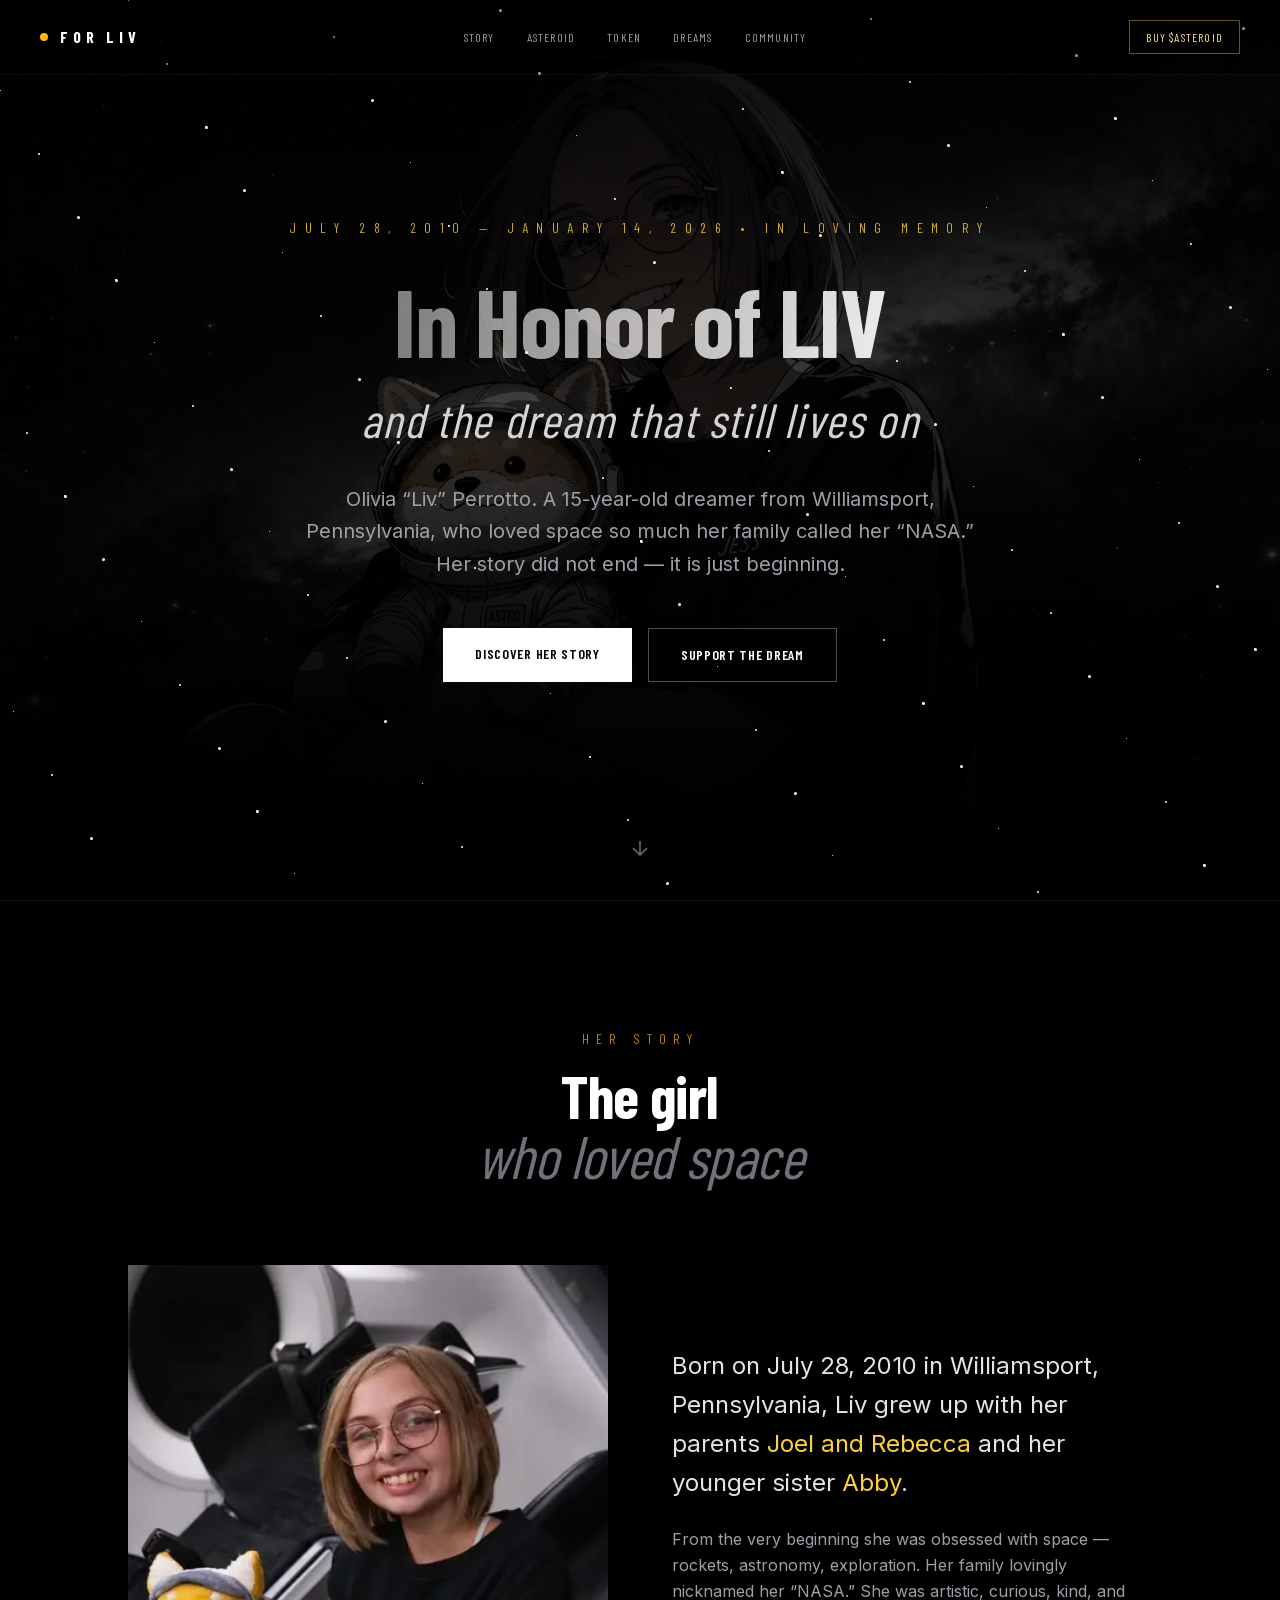
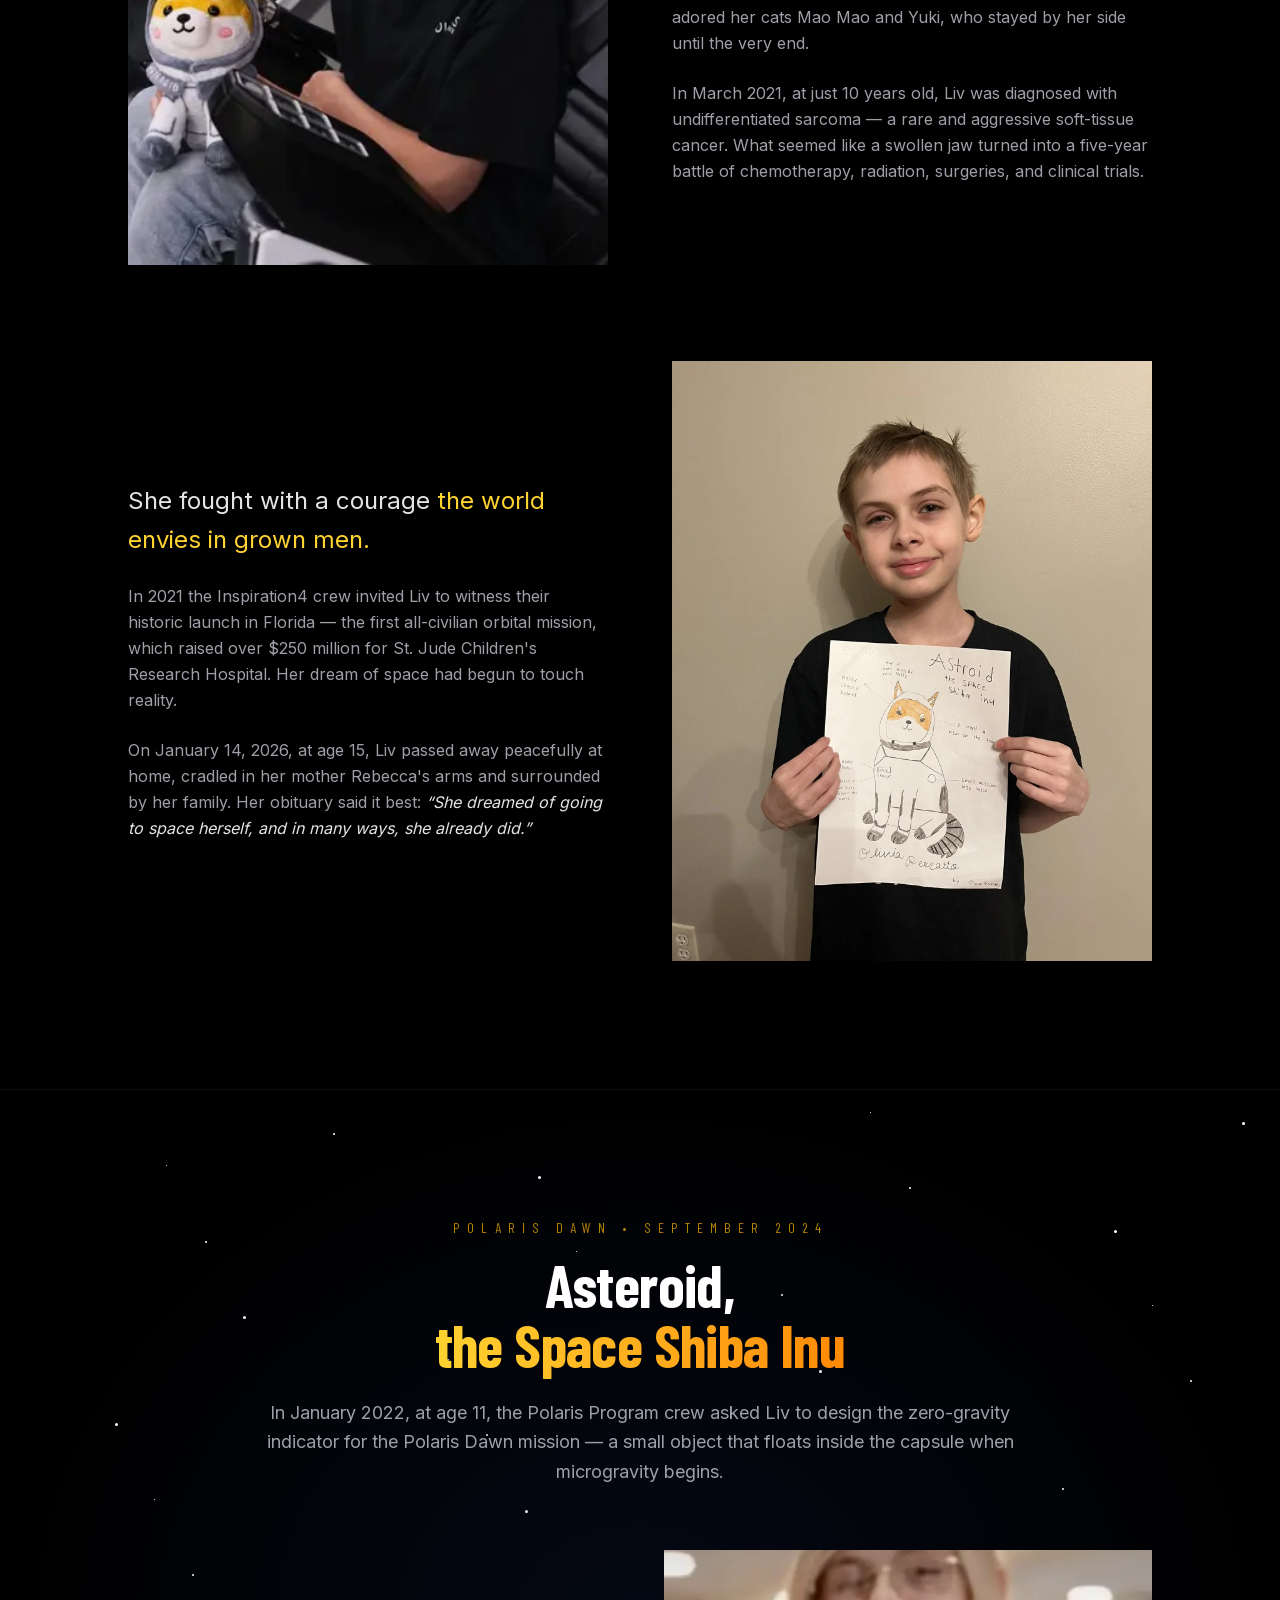
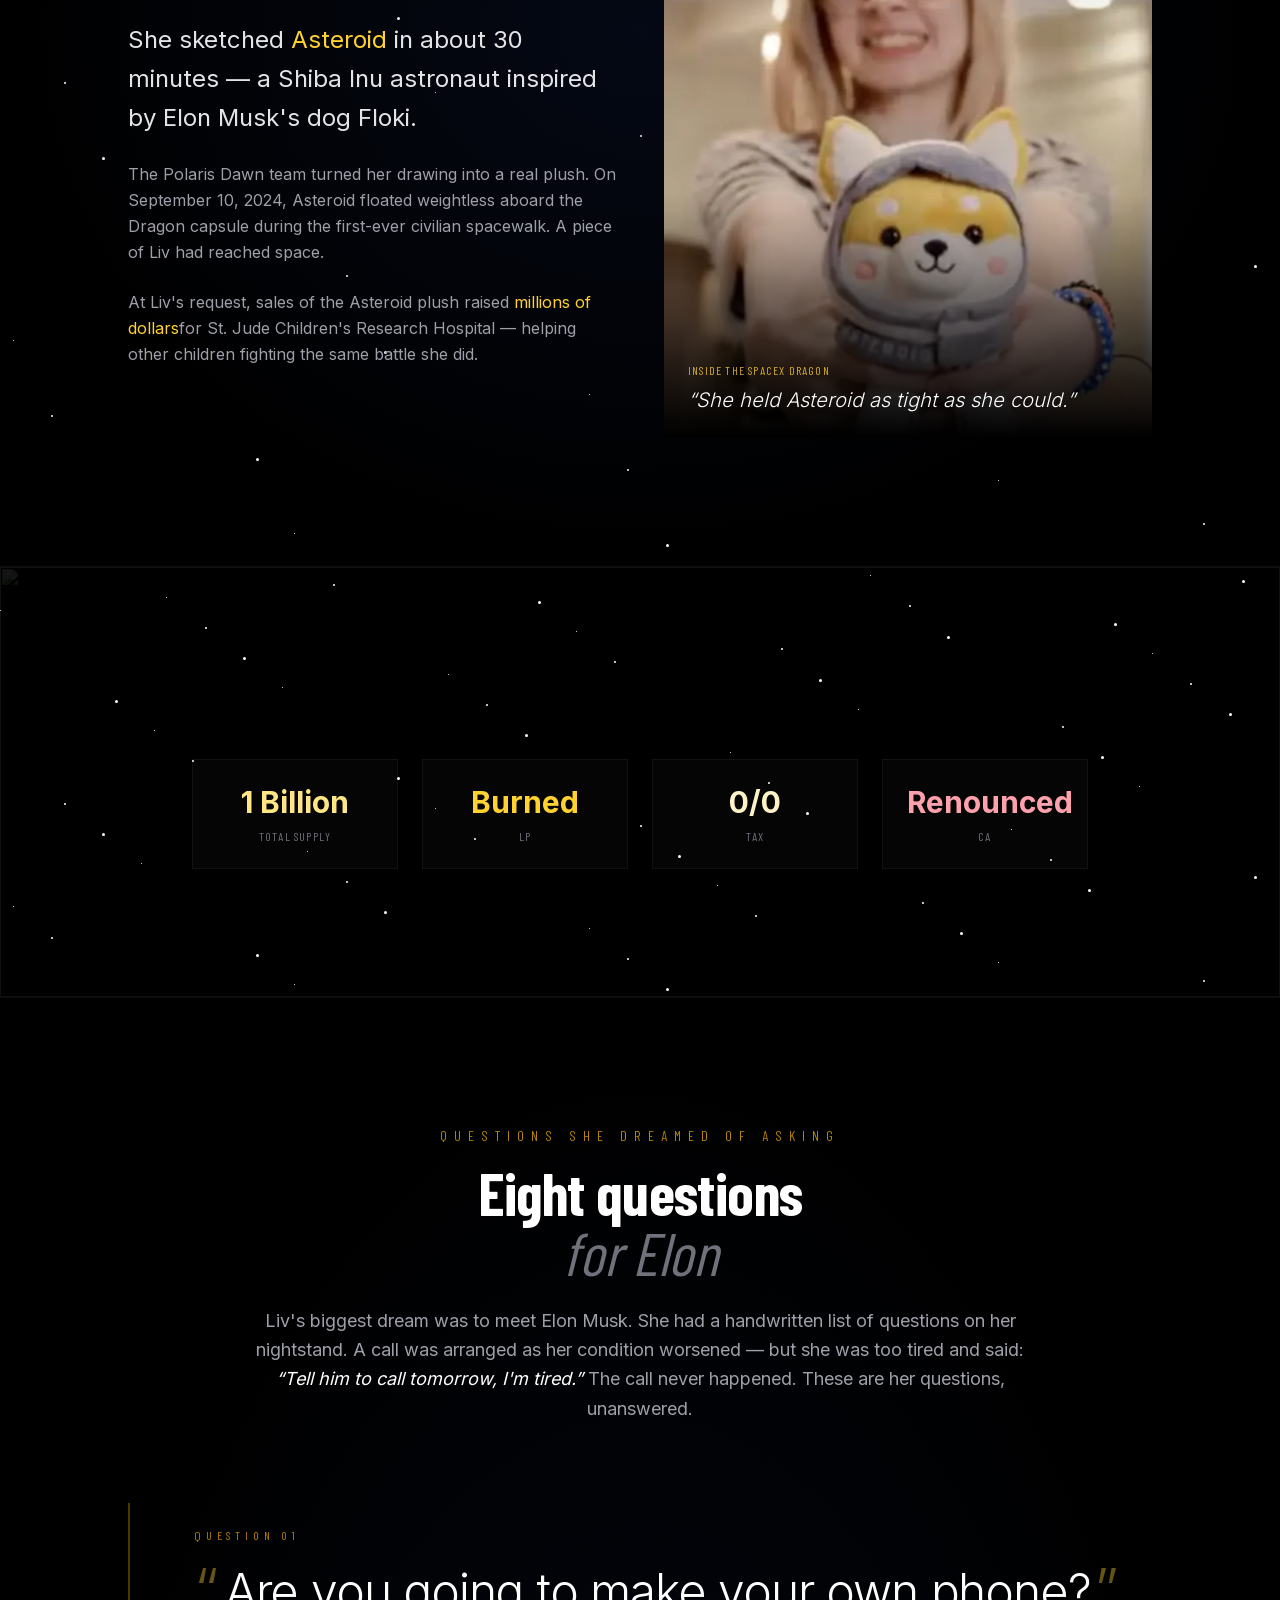
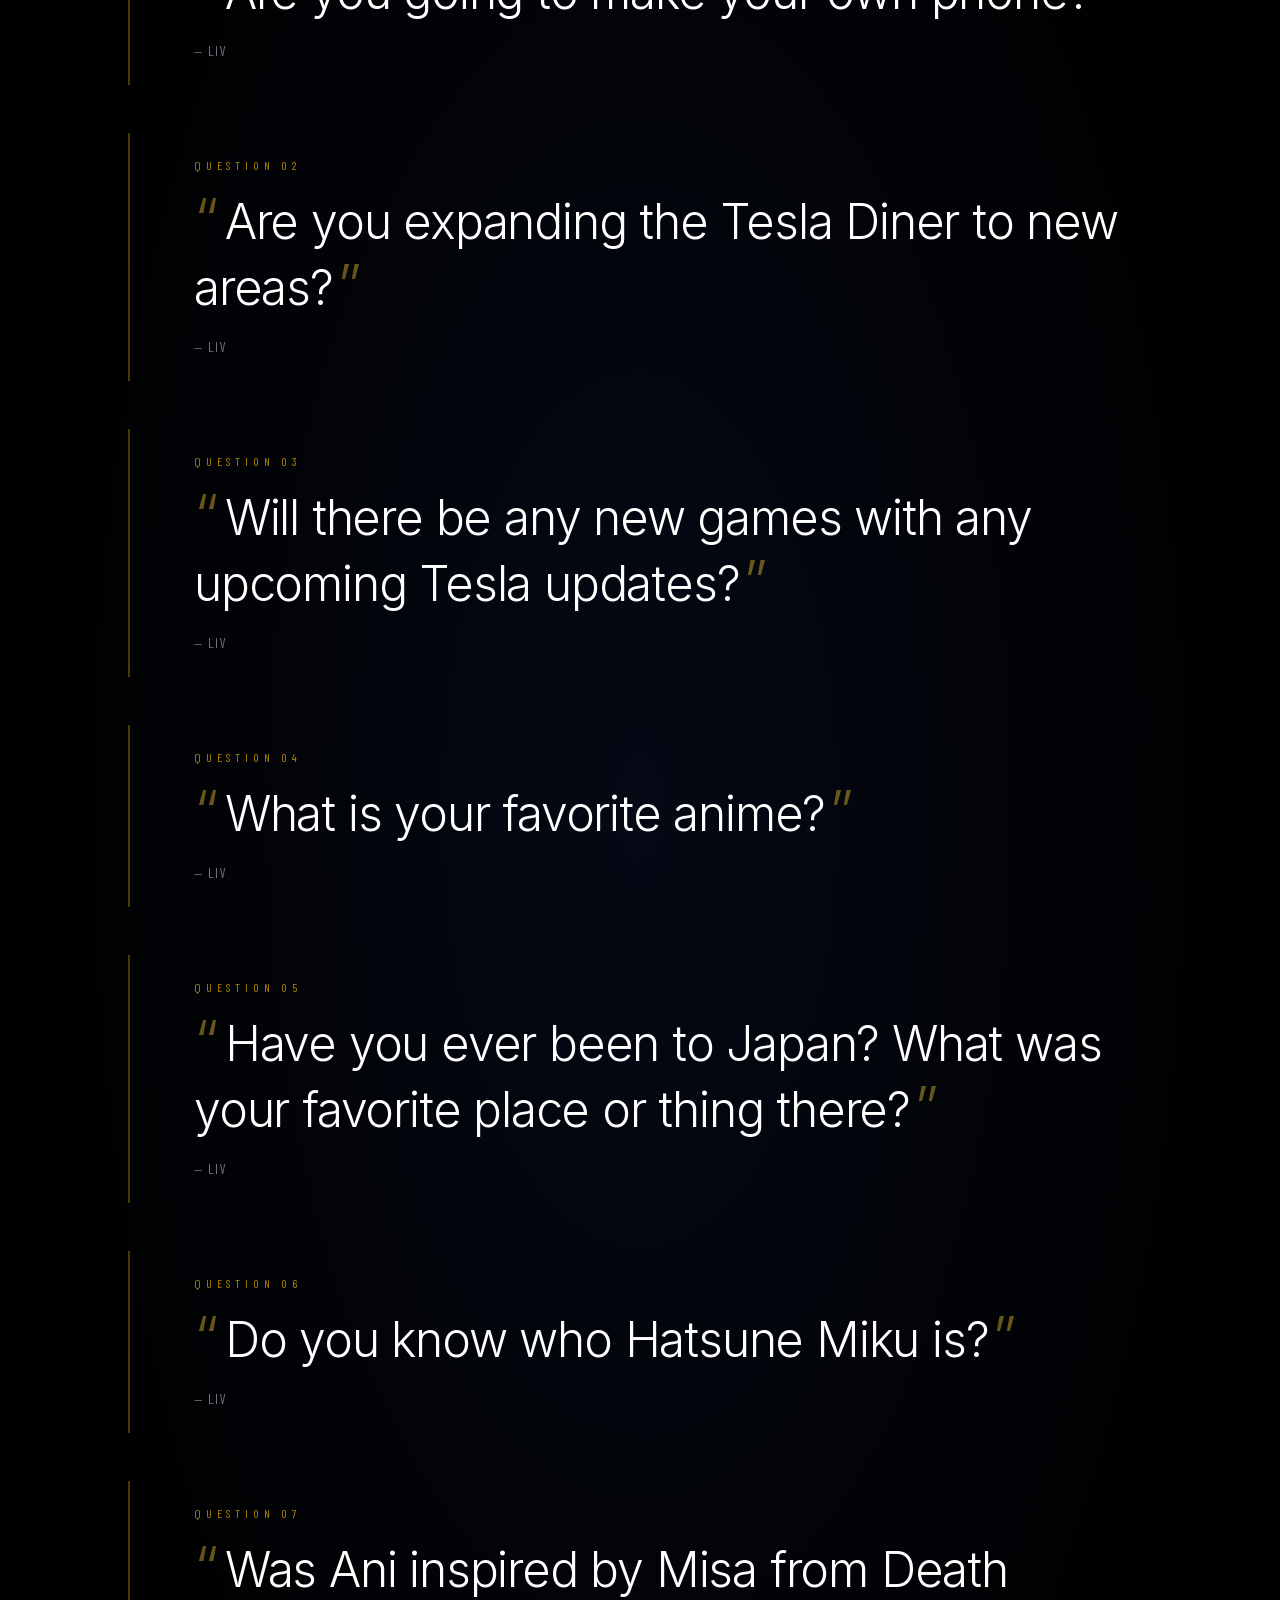
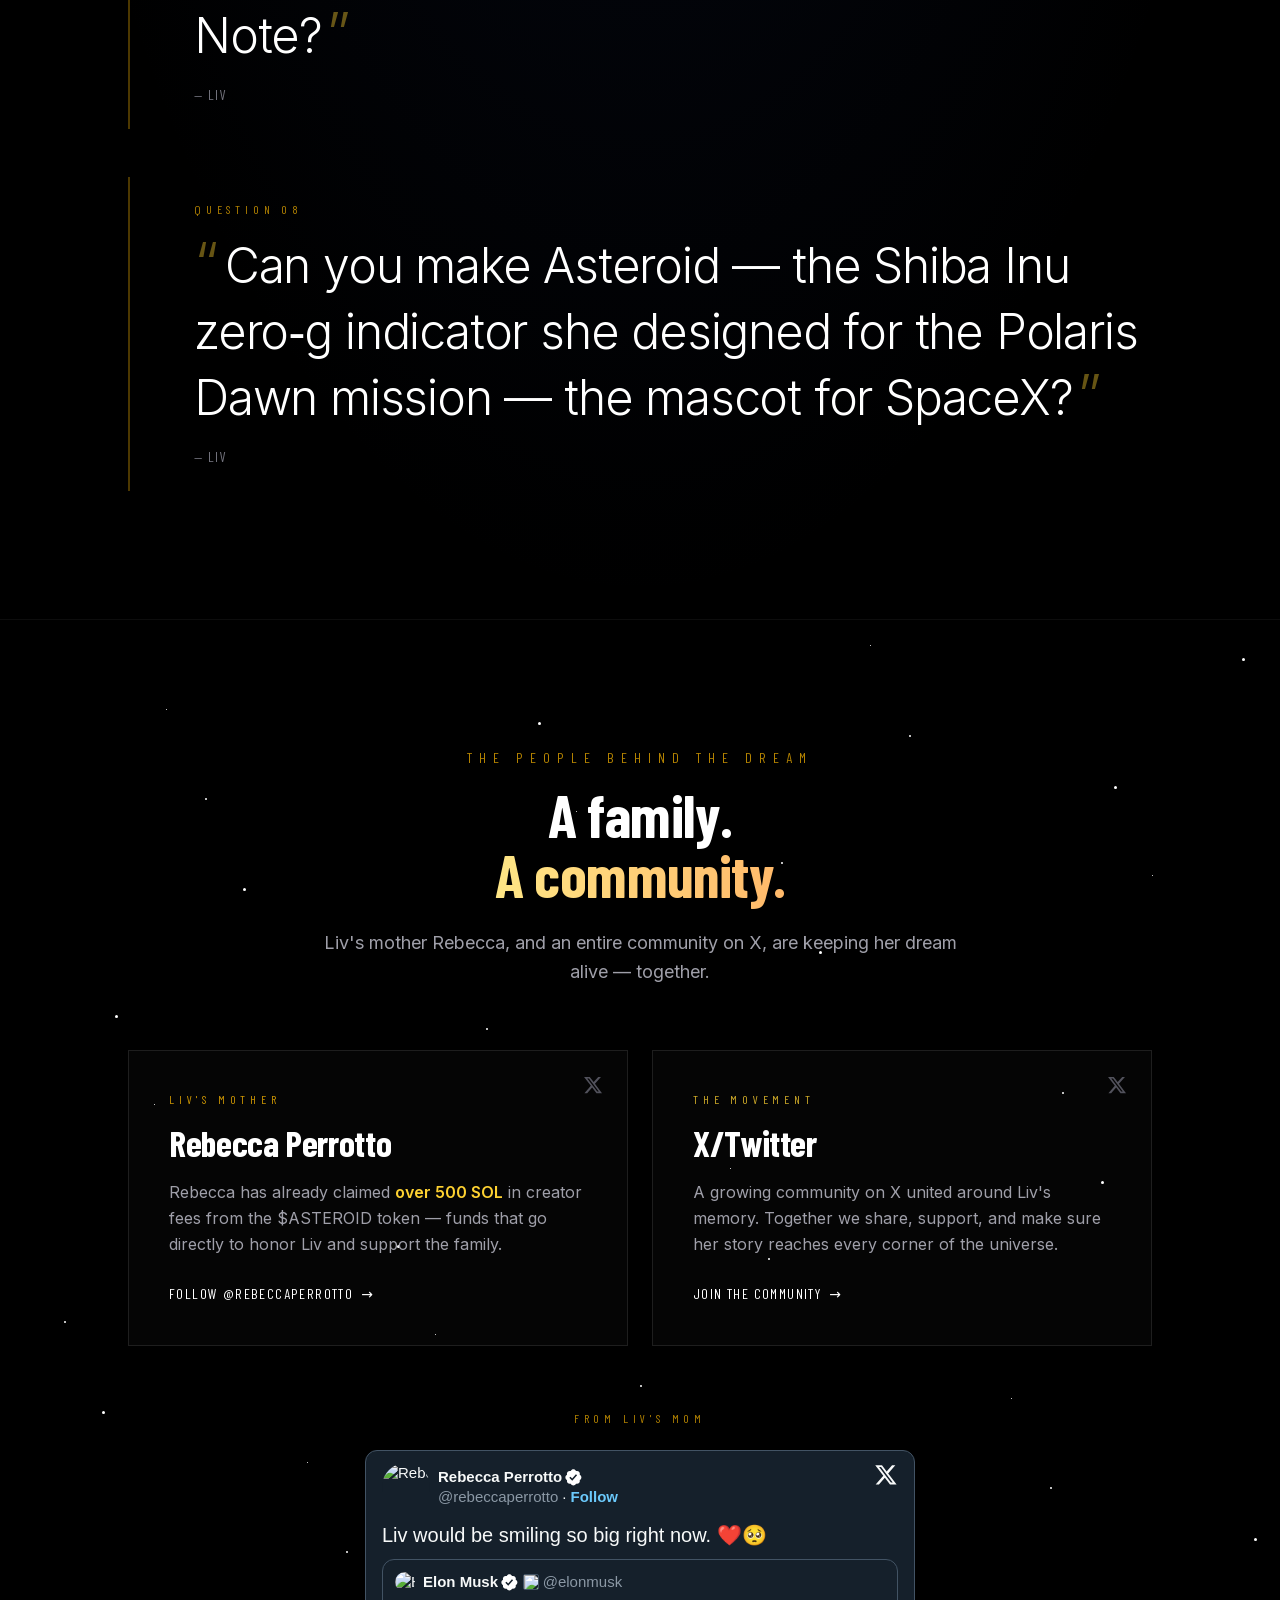
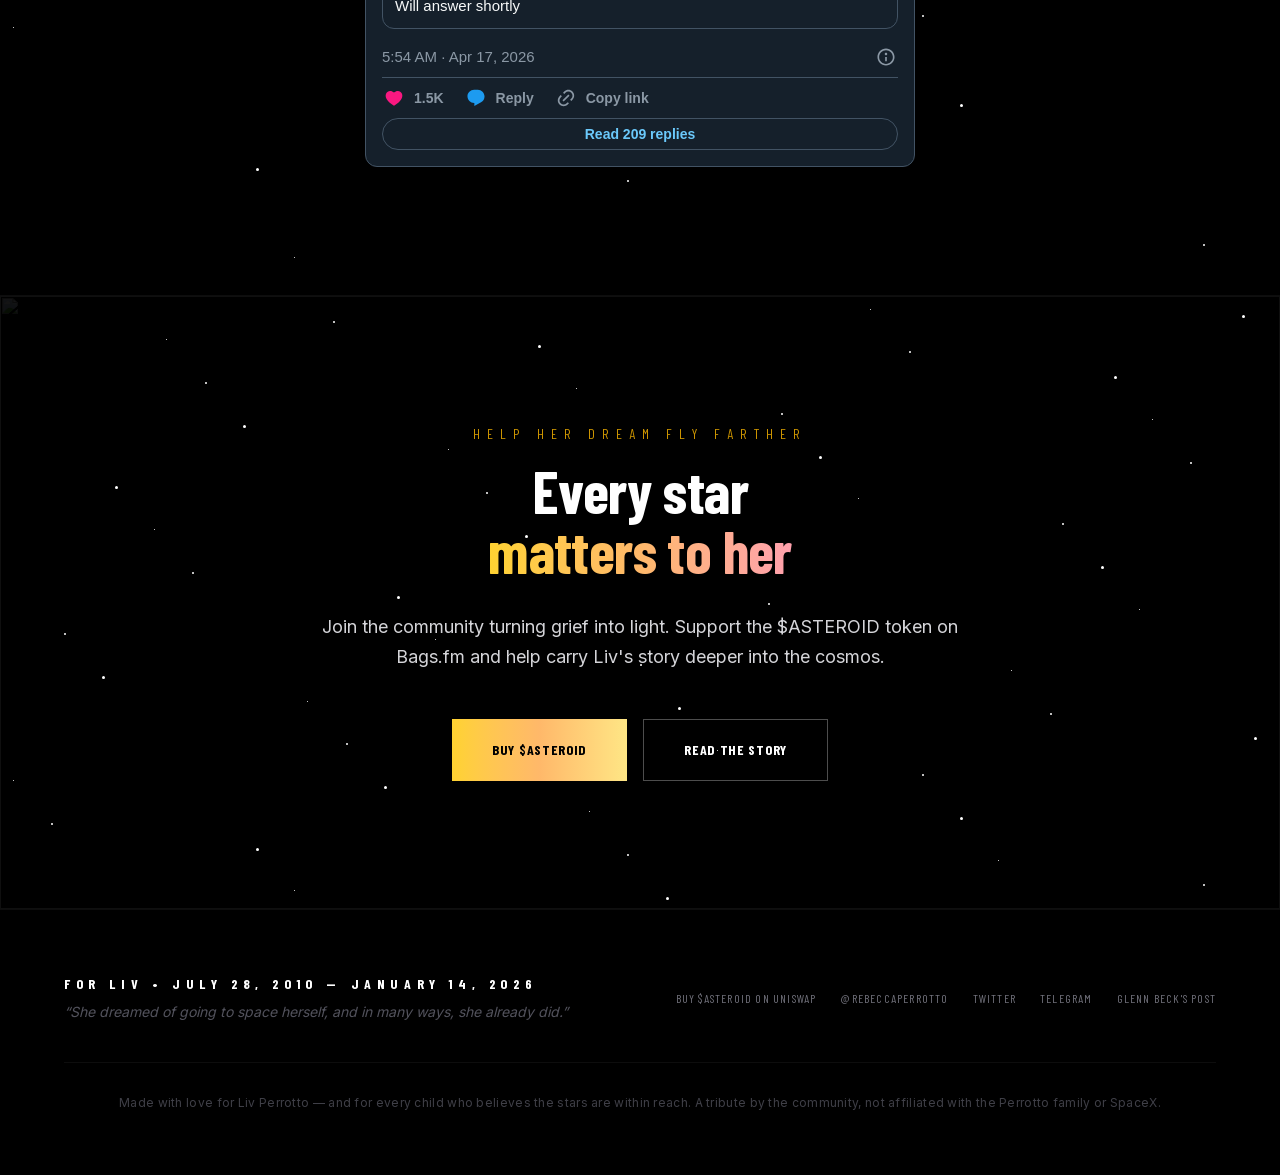
==== commit d635f66a: "." ====
--- a/index.html
+++ b/index.html
@@ -4807,7 +4807,7 @@
     <script>
       self.__next_f.push([
         1,
-        'a6:["$","div",null,{"className":"relative z-10 max-w-5xl mx-auto","children":[["$","div",null,{"className":"text-center mb-16","children":[["$","p",null,{"className":"text-sm tracking-[0.5em] uppercase text-amber-400/70 mb-4","children":"Polaris Dawn • September 2024"}],["$","h2",null,{"className":"text-4xl md:text-6xl font-bold tracking-tight mb-6","children":["Asteroid,",["$","br",null,{}],["$","span",null,{"className":"bg-gradient-to-r from-amber-300 to-orange-400 bg-clip-text text-transparent","children":"the Space Shiba Inu"}]]}],["$","p",null,{"className":"text-zinc-400 max-w-3xl mx-auto text-lg leading-relaxed","children":"In January 2022, at age 11, the Polaris Program crew asked Liv to design the zero-gravity indicator for the Polaris Dawn mission — a small object that floats inside the capsule when microgravity begins."}]]}],["$","div",null,{"className":"grid md:grid-cols-2 gap-12 items-center","children":[["$","div",null,{"className":"space-y-6","children":[["$","p",null,{"className":"text-xl md:text-2xl leading-relaxed text-zinc-200","children":["She sketched ",["$","span",null,{"className":"text-amber-300","children":"Asteroid"}],"in about 30 minutes — a Shiba Inu astronaut inspired by Elon Musk\'s dog Floki."]}],["$","p",null,{"className":"text-zinc-400 leading-relaxed","children":"The Polaris Dawn team turned her drawing into a real plush. On September 10, 2024, Asteroid floated weightless aboard the Dragon capsule during the first-ever civilian spacewalk. A piece of Liv had reached space."}],["$","p",null,{"className":"text-zinc-400 leading-relaxed","children":["At Liv\'s request, sales of the Asteroid plush raised"," ",["$","span",null,{"className":"text-amber-300","children":"millions of dollars"}],"for St. Jude Children\'s Research Hospital — helping other children fighting the same battle she did."]}]]}],["$","div",null,{"className":"relative aspect-square overflow-hidden bg-zinc-950","children":[["$","$L4",null,{"src":"/liv/2.png","alt":"Liv with her Asteroid plush","fill":true,"className":"object-cover"}],["$","div",null,{"className":"absolute inset-0 bg-gradient-to-t from-black via-transparent to-transparent"}],["$","div",null,{"className":"absolute bottom-0 left-0 right-0 p-6","children":[["$","p",null,{"className":"text-xs tracking-widest uppercase text-amber-300/80 mb-2","children":"Inside the SpaceX Dragon"}],["$","p",null,{"className":"text-lg md:text-xl font-light italic text-white","children":"“She held Asteroid as tight as she could.”"}]]}]]}]]}]]}]\n',
+        'a6:["$","div",null,{"className":"relative z-10 max-w-5xl mx-auto","children":[["$","div",null,{"className":"text-center mb-16","children":[["$","p",null,{"className":"text-sm tracking-[0.5em] uppercase text-amber-400/70 mb-4","children":"Polaris Dawn • September 2024"}],["$","h2",null,{"className":"text-4xl md:text-6xl font-bold tracking-tight mb-6","children":["Asteroid,",["$","br",null,{}],["$","span",null,{"className":"bg-gradient-to-r from-amber-300 to-orange-400 bg-clip-text text-transparent","children":"the Space Shiba Inu"}]]}],["$","p",null,{"className":"text-zinc-400 max-w-3xl mx-auto text-lg leading-relaxed","children":"In January 2022, at age 11, the Polaris Program crew asked Liv to design the zero-gravity indicator for the Polaris Dawn mission — a small object that floats inside the capsule when microgravity begins."}]]}],["$","div",null,{"className":"grid md:grid-cols-2 gap-12 items-center","children":[["$","div",null,{"className":"space-y-6","children":[["$","p",null,{"className":"text-xl md:text-2xl leading-relaxed text-zinc-200","children":["She sketched ",["$","span",null,{"className":"text-amber-300","children":"Asteroid "}],"in about 30 minutes — a Shiba Inu astronaut inspired by Elon Musk\'s dog Floki."]}],["$","p",null,{"className":"text-zinc-400 leading-relaxed","children":"The Polaris Dawn team turned her drawing into a real plush. On September 10, 2024, Asteroid floated weightless aboard the Dragon capsule during the first-ever civilian spacewalk. A piece of Liv had reached space."}],["$","p",null,{"className":"text-zinc-400 leading-relaxed","children":["At Liv\'s request, sales of the Asteroid plush raised"," ",["$","span",null,{"className":"text-amber-300","children":"millions of dollars"}],"for St. Jude Children\'s Research Hospital — helping other children fighting the same battle she did."]}]]}],["$","div",null,{"className":"relative aspect-square overflow-hidden bg-zinc-950","children":[["$","$L4",null,{"src":"/liv/2.png","alt":"Liv with her Asteroid plush","fill":true,"className":"object-cover"}],["$","div",null,{"className":"absolute inset-0 bg-gradient-to-t from-black via-transparent to-transparent"}],["$","div",null,{"className":"absolute bottom-0 left-0 right-0 p-6","children":[["$","p",null,{"className":"text-xs tracking-widest uppercase text-amber-300/80 mb-2","children":"Inside the SpaceX Dragon"}],["$","p",null,{"className":"text-lg md:text-xl font-light italic text-white","children":"“She held Asteroid as tight as she could.”"}]]}]]}]]}]]}]\n',
       ]);
     </script>
     <script>
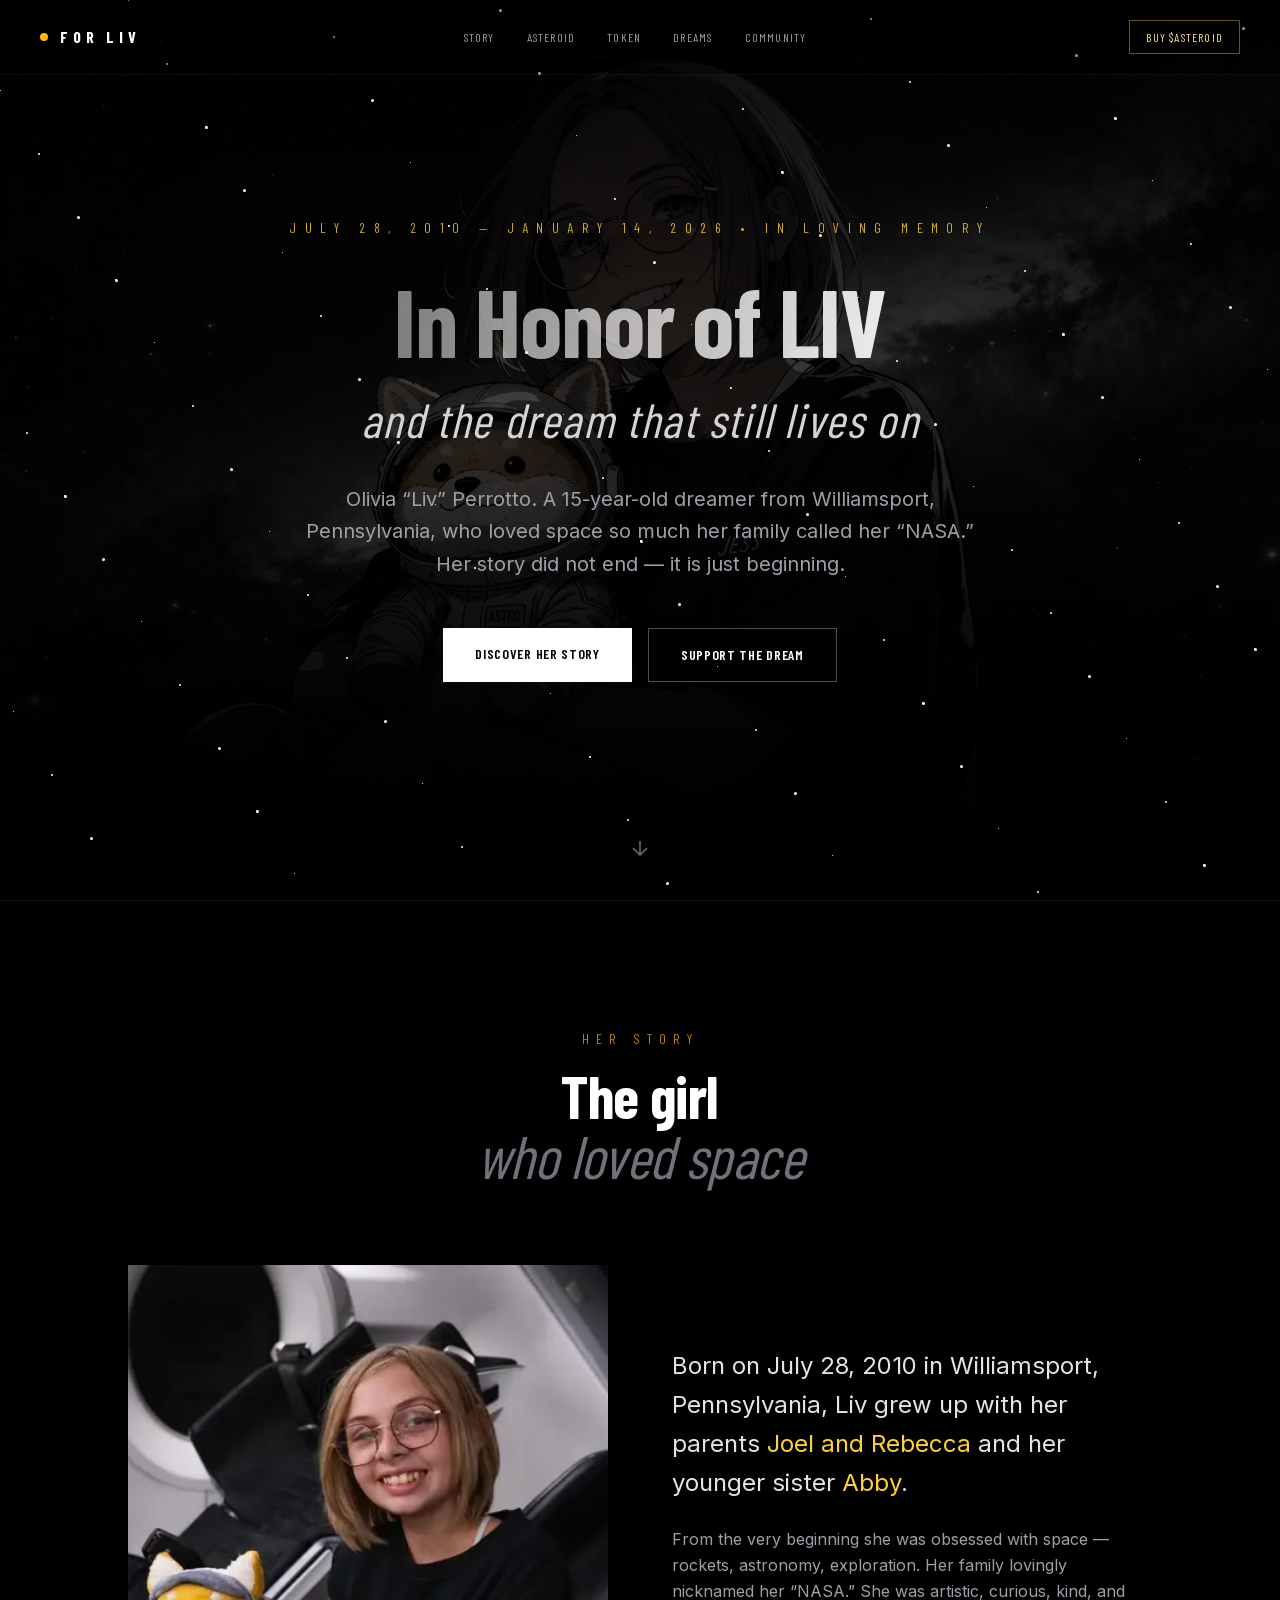
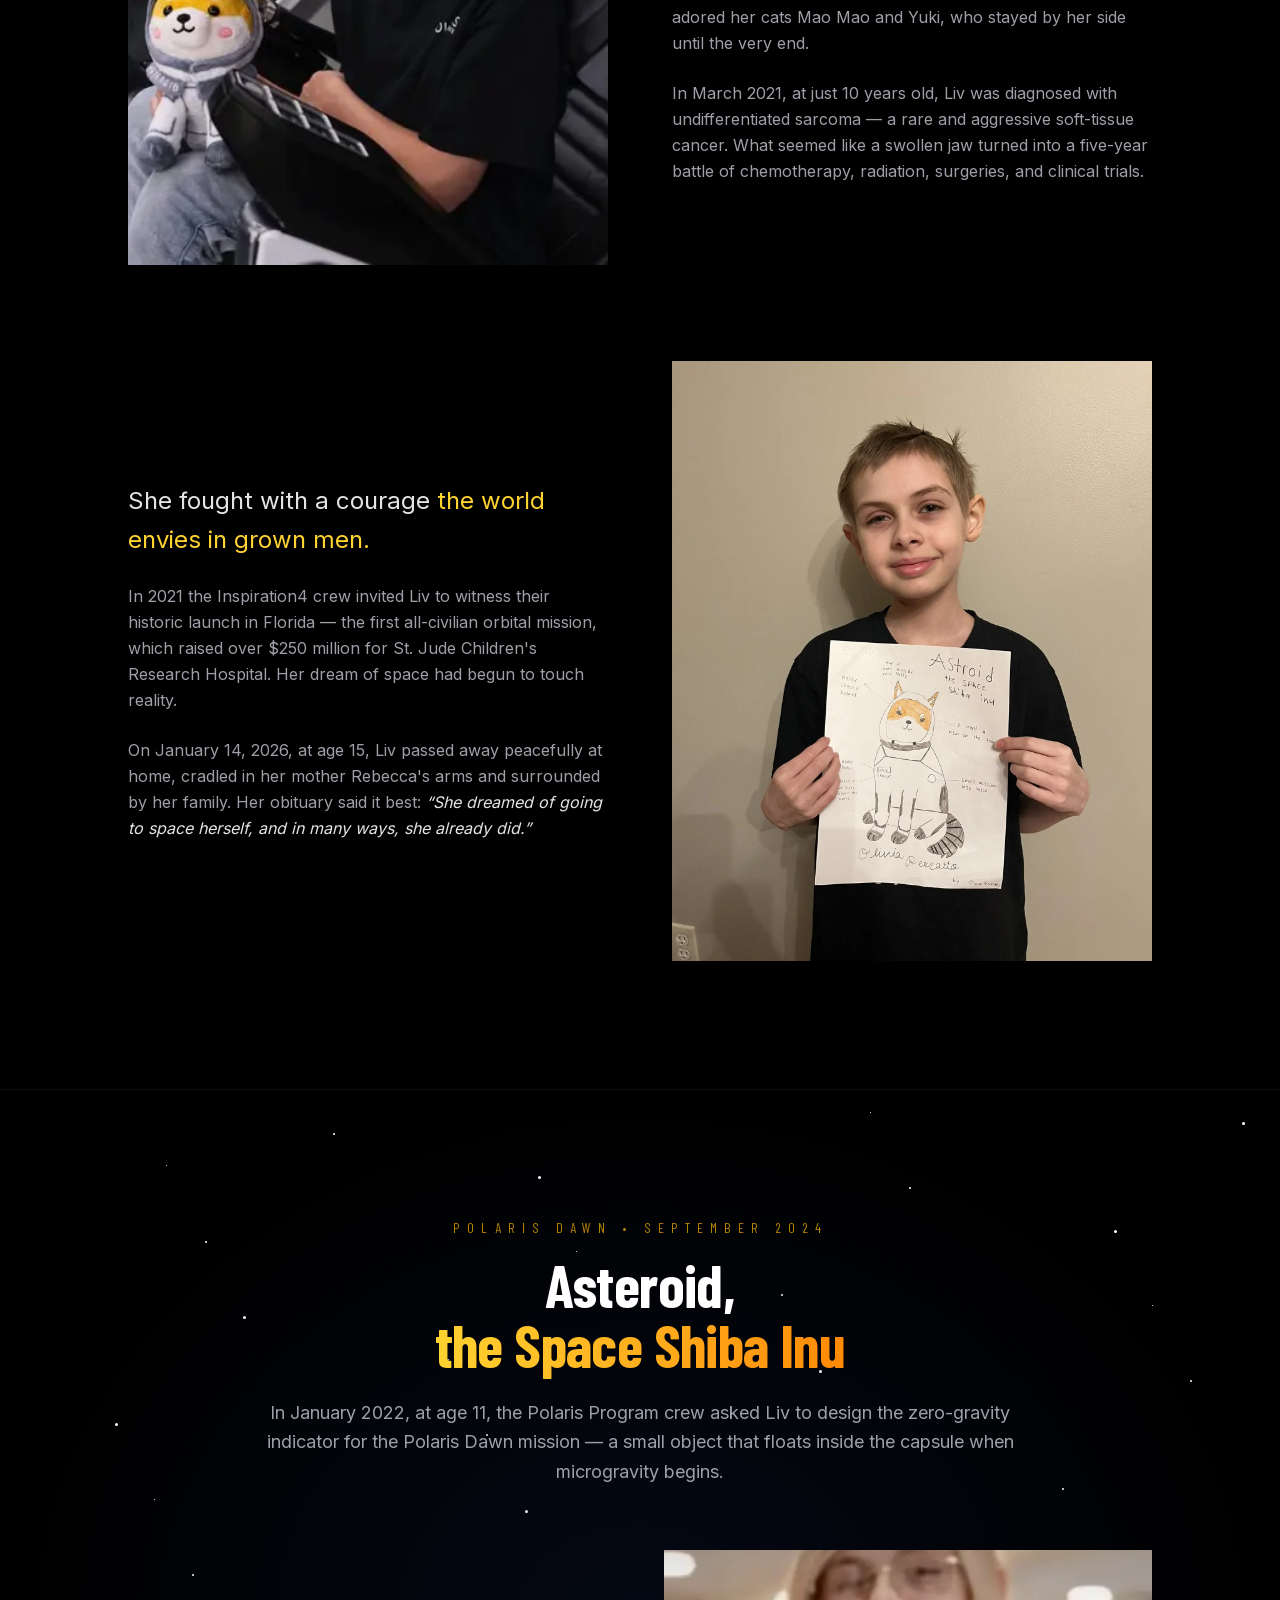
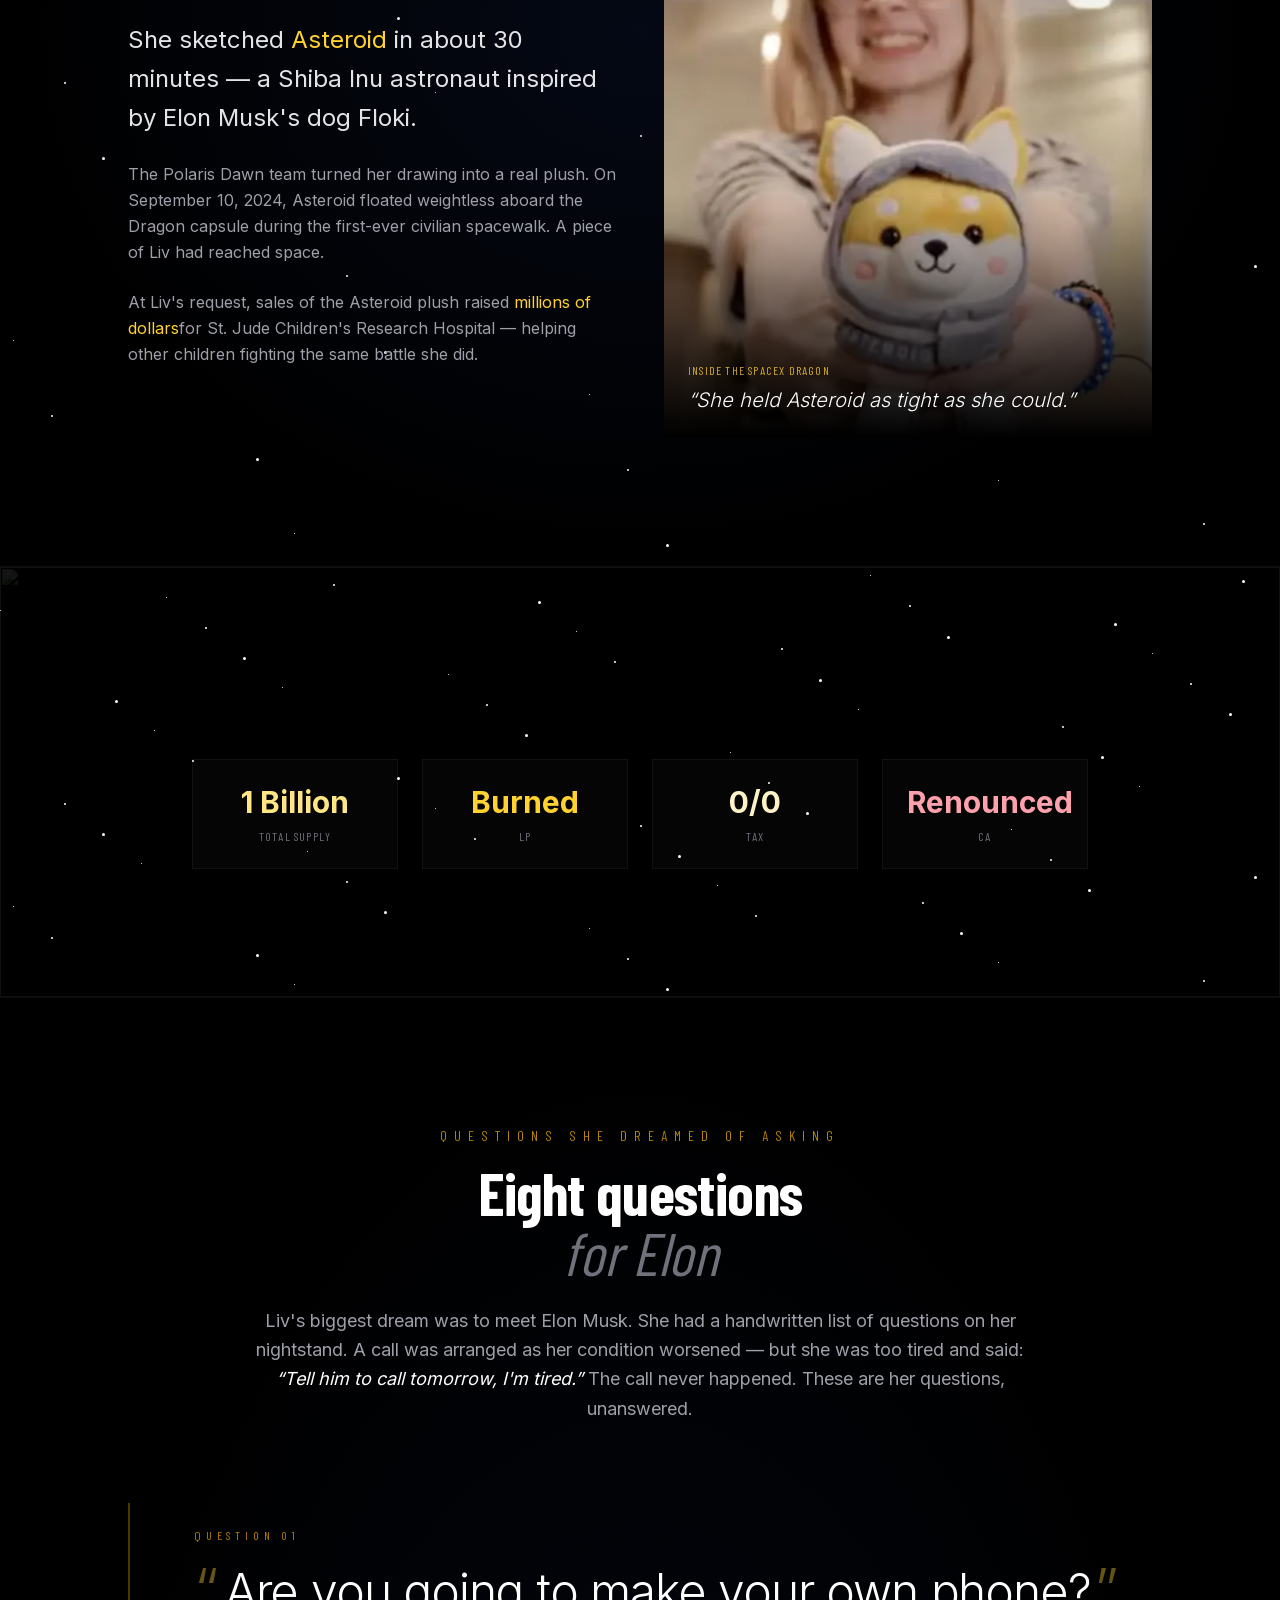
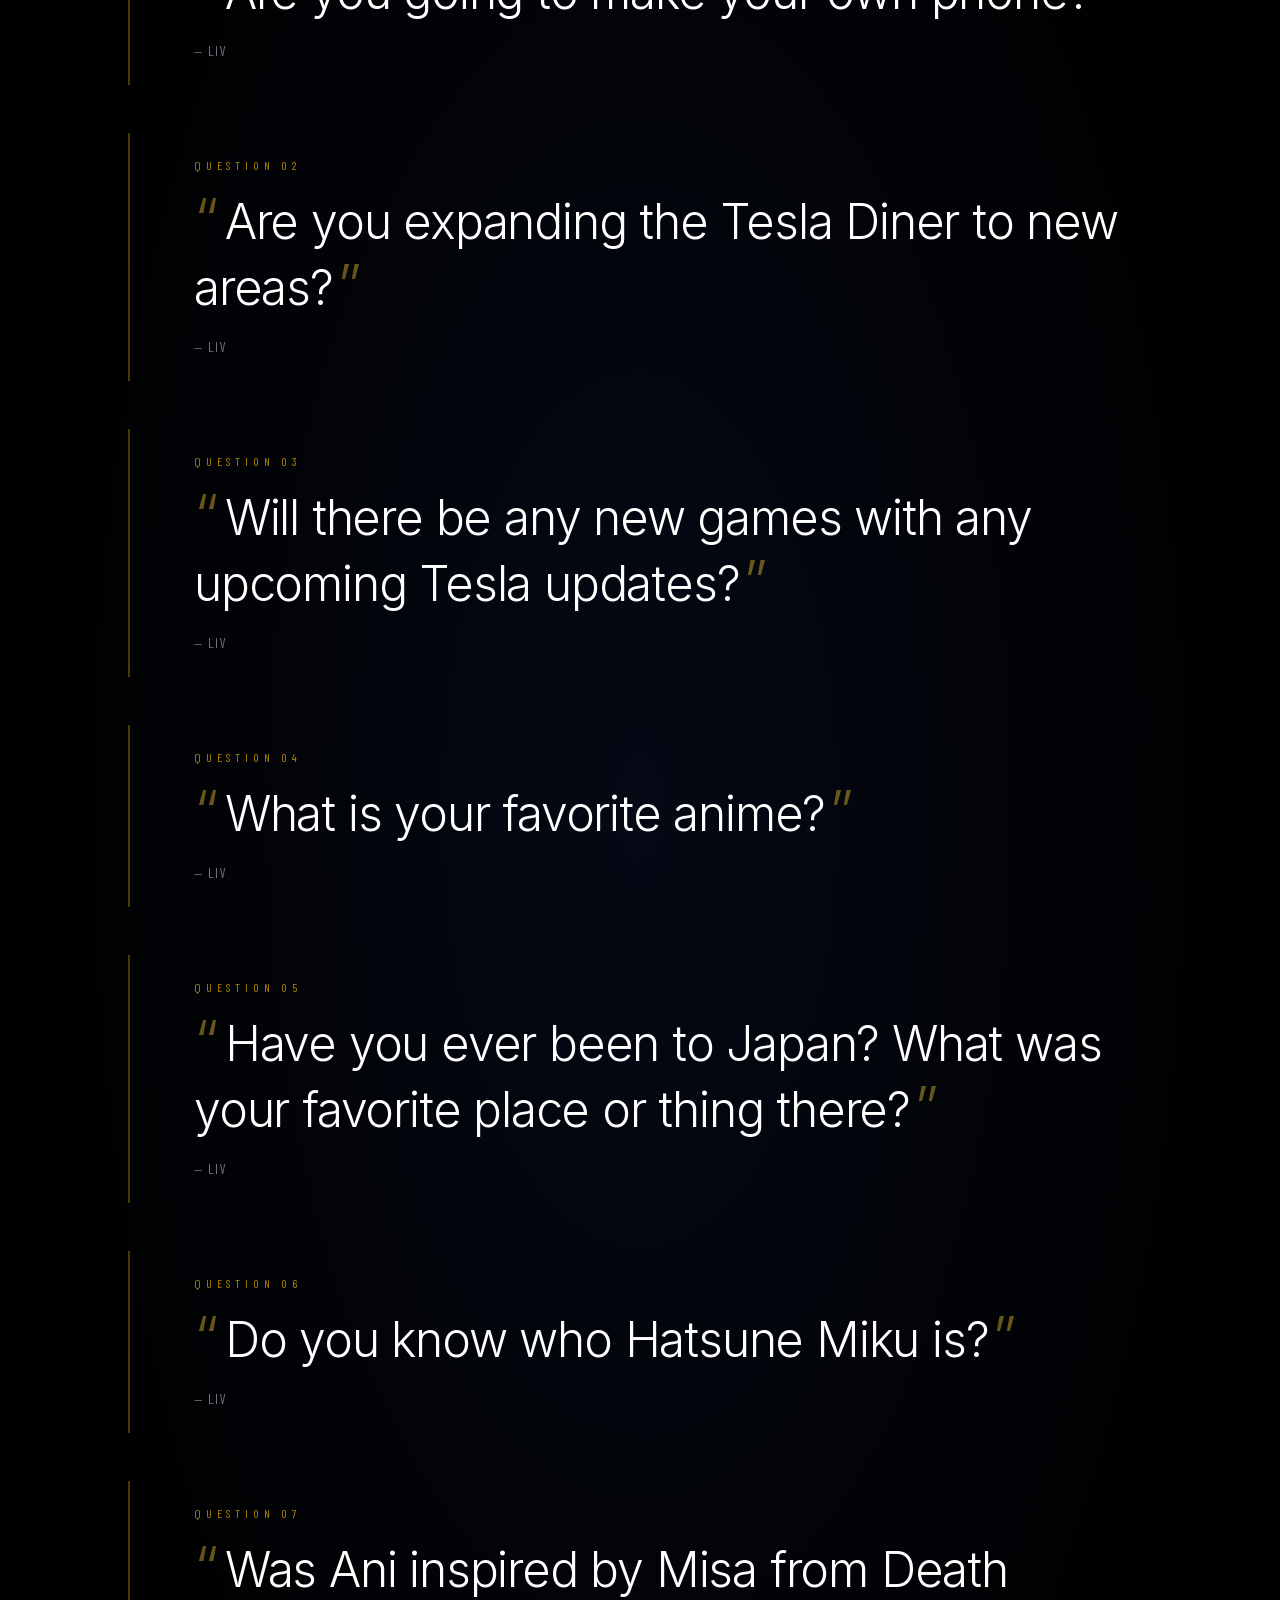
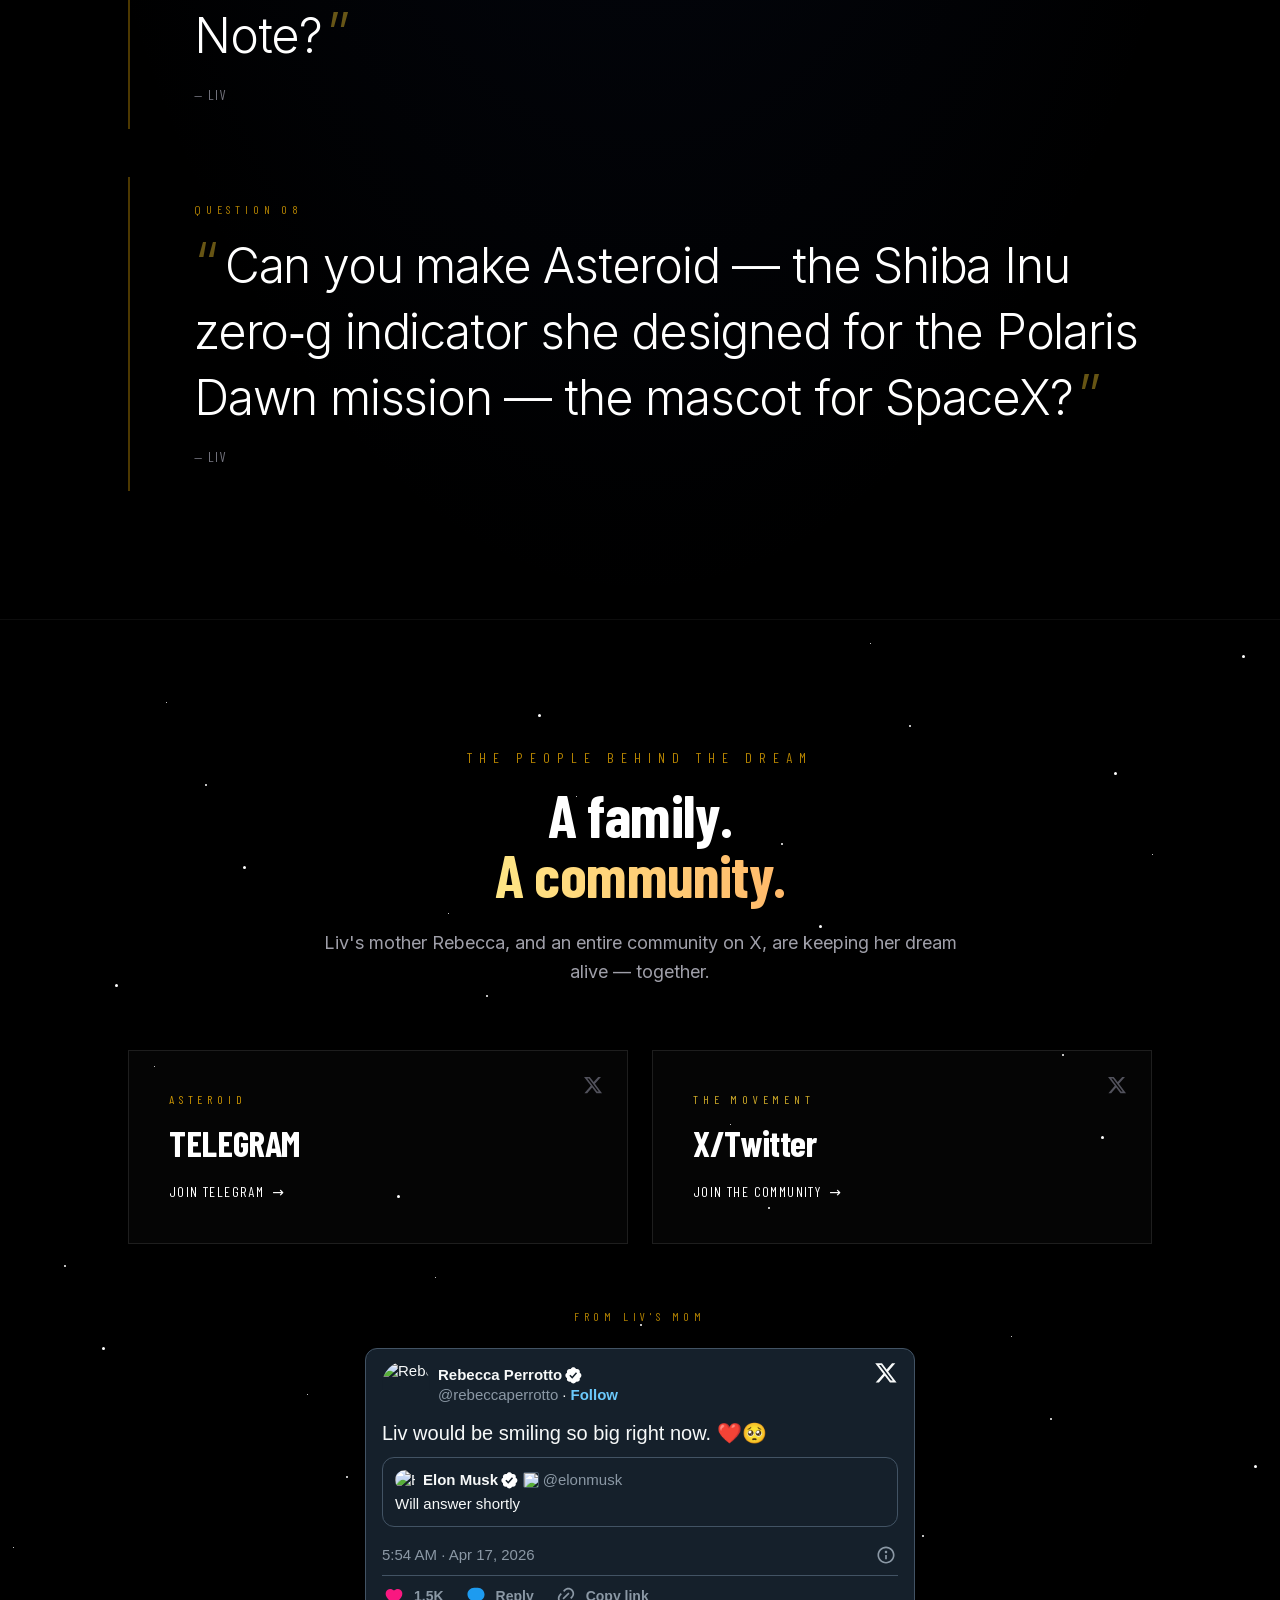
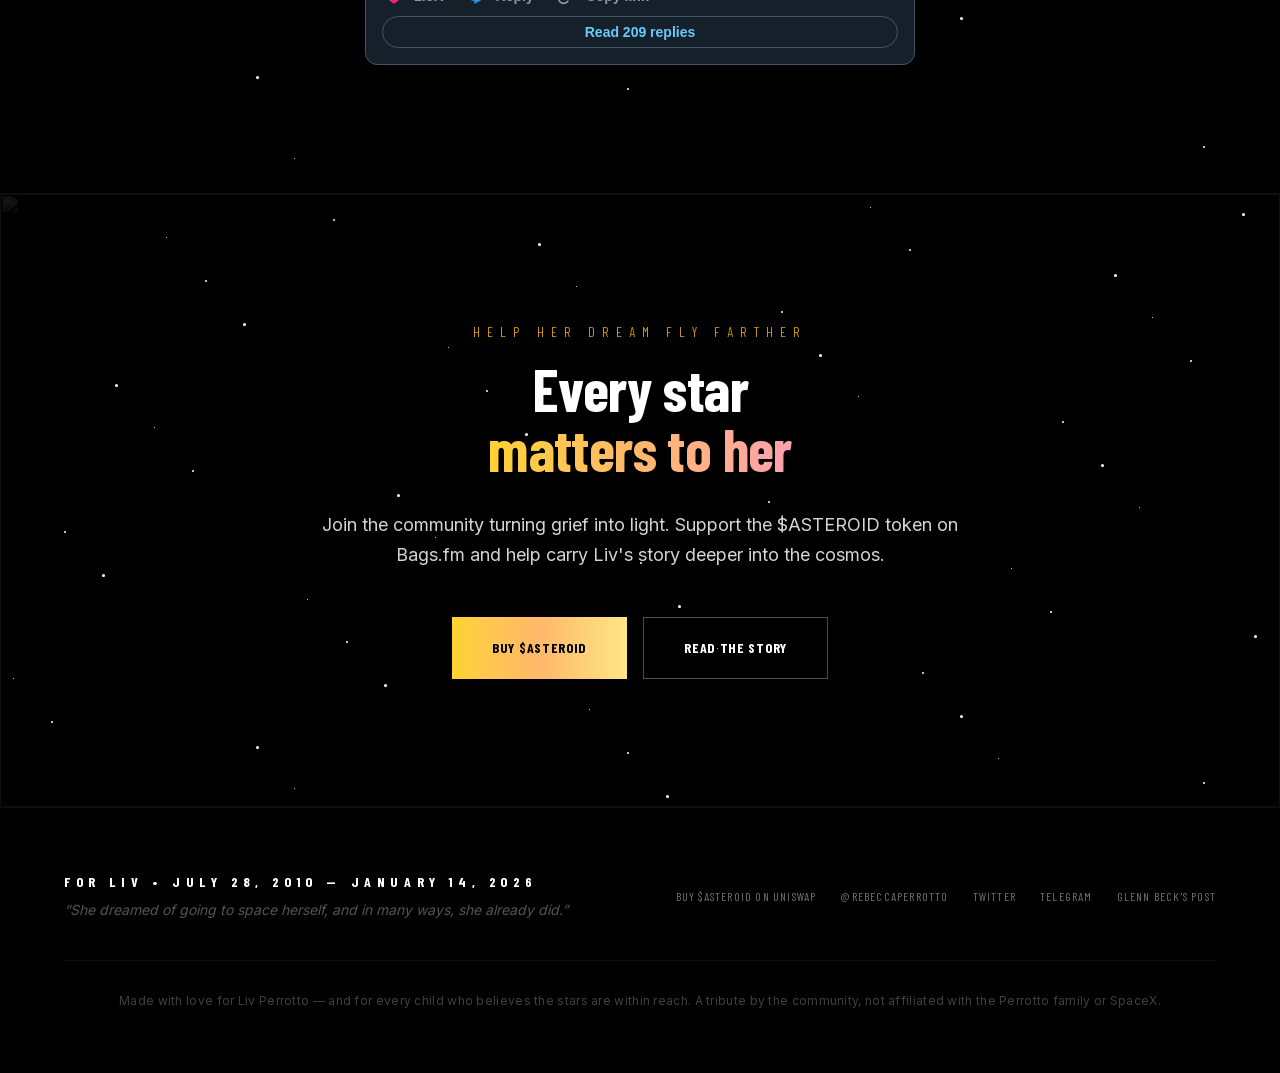
==== commit 36ee1304: "." ====
--- a/index.html
+++ b/index.html
@@ -4849,7 +4849,7 @@
     <script>
       self.__next_f.push([
         1,
-        'e4:["$","div",null,{"className":"relative z-10 max-w-5xl mx-auto","children":[["$","div",null,{"className":"text-center mb-16","children":[["$","p",null,{"className":"text-sm tracking-[0.5em] uppercase text-amber-400/70 mb-4","children":"The people behind the dream"}],["$","h2",null,{"className":"text-4xl md:text-6xl font-bold tracking-tight mb-6","children":["A family.",["$","br",null,{}],["$","span",null,{"className":"bg-gradient-to-r from-amber-200 to-orange-300 bg-clip-text text-transparent","children":"A community."}]]}],["$","p",null,{"className":"text-zinc-400 max-w-2xl mx-auto text-lg leading-relaxed","children":"Liv\'s mother Rebecca, and an entire community on X, are keeping her dream alive — together."}]]}],["$","div",null,{"className":"grid md:grid-cols-2 gap-6","children":[["$","a",null,{"href":"https://x.com/rebeccaperrotto","target":"_blank","rel":"noopener noreferrer","className":"group relative p-10 border border-white/10 bg-white/[0.02] hover:bg-white/[0.05] hover:border-amber-400/40 transition-all duration-500 overflow-hidden","children":[["$","div",null,{"className":"absolute top-6 right-6 text-zinc-600 group-hover:text-amber-300 transition-colors","children":["$","svg",null,{"width":"20","height":"20","viewBox":"0 0 24 24","fill":"currentColor","children":["$","path",null,{"d":"M18.244 2.25h3.308l-7.227 8.26 8.502 11.24H16.17l-5.214-6.817L4.99 21.75H1.68l7.73-8.835L1.254 2.25H8.08l4.713 6.231zm-1.161 17.52h1.833L7.084 4.126H5.117z"}]}]}],["$","p",null,{"className":"text-xs tracking-[0.4em] uppercase text-amber-400/80 mb-4","children":"Liv\'s mother"}],["$","h3",null,{"className":"text-3xl md:text-4xl font-bold mb-4 tracking-tight","children":"Rebecca Perrotto"}],["$","p",null,{"className":"text-zinc-400 leading-relaxed mb-6","children":["Rebecca has already claimed"," ",["$","span",null,{"className":"text-amber-300 font-semibold","children":"over 500 SOL"}]," ","in creator fees from the $ASTEROID token — funds that go directly to honor Liv and support the family."]}],["$","span",null,{"className":"inline-flex items-center gap-2 text-sm tracking-widest uppercase text-white group-hover:text-amber-300 transition-colors","children":["Follow @rebeccaperrotto",["$","span",null,{"className":"group-hover:translate-x-1 transition-transform","children":"→"}]]}]]}],["$","a",null,{"href":"https://x.com/astershibainu","target":"_blank","rel":"noopener noreferrer","className":"group relative p-10 border border-white/10 bg-white/[0.02] hover:bg-white/[0.05] hover:border-amber-300/40 transition-all duration-500 overflow-hidden","children":[["$","div",null,{"className":"absolute top-6 right-6 text-zinc-600 group-hover:text-amber-200 transition-colors","children":["$","svg",null,{"width":"20","height":"20","viewBox":"0 0 24 24","fill":"currentColor","children":["$","path",null,{"d":"M18.244 2.25h3.308l-7.227 8.26 8.502 11.24H16.17l-5.214-6.817L4.99 21.75H1.68l7.73-8.835L1.254 2.25H8.08l4.713 6.231zm-1.161 17.52h1.833L7.084 4.126H5.117z"}]}]}],["$","p",null,{"className":"text-xs tracking-[0.4em] uppercase text-amber-300/80 mb-4","children":"The movement"}],["$","h3",null,{"className":"text-3xl md:text-4xl font-bold mb-4 tracking-tight","children":"X/Twitter"}],["$","p",null,{"className":"text-zinc-400 leading-relaxed mb-6","children":"A growing community on X united around Liv\'s memory. Together we share, support, and make sure her story reaches every corner of the universe."}],["$","span",null,{"className":"inline-flex items-center gap-2 text-sm tracking-widest uppercase text-white group-hover:text-amber-200 transition-colors","children":["Join the community",["$","span",null,{"className":"group-hover:translate-x-1 transition-transform","children":"→"}]]}]]}]]}],["$","div",null,{"className":"mt-16 max-w-2xl mx-auto","children":[["$","p",null,{"className":"text-center text-[10px] sm:text-xs tracking-[0.4em] uppercase text-amber-400/70 mb-6","children":"From Liv\'s mom"}],"$L109"]}]]}]\n',
+        'e4:["$","div",null,{"className":"relative z-10 max-w-5xl mx-auto","children":[["$","div",null,{"className":"text-center mb-16","children":[["$","p",null,{"className":"text-sm tracking-[0.5em] uppercase text-amber-400/70 mb-4","children":"The people behind the dream"}],["$","h2",null,{"className":"text-4xl md:text-6xl font-bold tracking-tight mb-6","children":["A family.",["$","br",null,{}],["$","span",null,{"className":"bg-gradient-to-r from-amber-200 to-orange-300 bg-clip-text text-transparent","children":"A community."}]]}],["$","p",null,{"className":"text-zinc-400 max-w-2xl mx-auto text-lg leading-relaxed","children":"Liv\'s mother Rebecca, and an entire community on X, are keeping her dream alive — together."}]]}],["$","div",null,{"className":"grid md:grid-cols-2 gap-6","children":[["$","a",null,{"href":"https://x.com/rebeccaperrotto","target":"_blank","rel":"noopener noreferrer","className":"group relative p-10 border border-white/10 bg-white/[0.02] hover:bg-white/[0.05] hover:border-amber-400/40 transition-all duration-500 overflow-hidden","children":[["$","div",null,{"className":"absolute top-6 right-6 text-zinc-600 group-hover:text-amber-300 transition-colors","children":["$","svg",null,{"width":"20","height":"20","viewBox":"0 0 24 24","fill":"currentColor","children":["$","path",null,{"d":"M18.244 2.25h3.308l-7.227 8.26 8.502 11.24H16.17l-5.214-6.817L4.99 21.75H1.68l7.73-8.835L1.254 2.25H8.08l4.713 6.231zm-1.161 17.52h1.833L7.084 4.126H5.117z"}]}]}],["$","p",null,{"className":"text-xs tracking-[0.4em] uppercase text-amber-400/80 mb-4","children":"Asteroid"}],["$","h3",null,{"className":"text-3xl md:text-4xl font-bold mb-4 tracking-tight","children":"TELEGRAM"}],["$","span",null,{"className":"inline-flex items-center gap-2 text-sm tracking-widest uppercase text-white group-hover:text-amber-300 transition-colors","children":["Join Telegram",["$","span",null,{"className":"group-hover:translate-x-1 transition-transform","children":"→"}]]}]]}],["$","a",null,{"href":"https://x.com/astershibainu","target":"_blank","rel":"noopener noreferrer","className":"group relative p-10 border border-white/10 bg-white/[0.02] hover:bg-white/[0.05] hover:border-amber-300/40 transition-all duration-500 overflow-hidden","children":[["$","div",null,{"className":"absolute top-6 right-6 text-zinc-600 group-hover:text-amber-200 transition-colors","children":["$","svg",null,{"width":"20","height":"20","viewBox":"0 0 24 24","fill":"currentColor","children":["$","path",null,{"d":"M18.244 2.25h3.308l-7.227 8.26 8.502 11.24H16.17l-5.214-6.817L4.99 21.75H1.68l7.73-8.835L1.254 2.25H8.08l4.713 6.231zm-1.161 17.52h1.833L7.084 4.126H5.117z"}]}]}],["$","p",null,{"className":"text-xs tracking-[0.4em] uppercase text-amber-300/80 mb-4","children":"The movement"}],["$","h3",null,{"className":"text-3xl md:text-4xl font-bold mb-4 tracking-tight","children":"X/Twitter"}],["$","span",null,{"className":"inline-flex items-center gap-2 text-sm tracking-widest uppercase text-white group-hover:text-amber-200 transition-colors","children":["Join the community",["$","span",null,{"className":"group-hover:translate-x-1 transition-transform","children":"→"}]]}]]}]]}],["$","div",null,{"className":"mt-16 max-w-2xl mx-auto","children":[["$","p",null,{"className":"text-center text-[10px] sm:text-xs tracking-[0.4em] uppercase text-amber-400/70 mb-6","children":"From Liv\'s mom"}],"$L109"]}]]}]\n',
       ]);
     </script>
     <script>
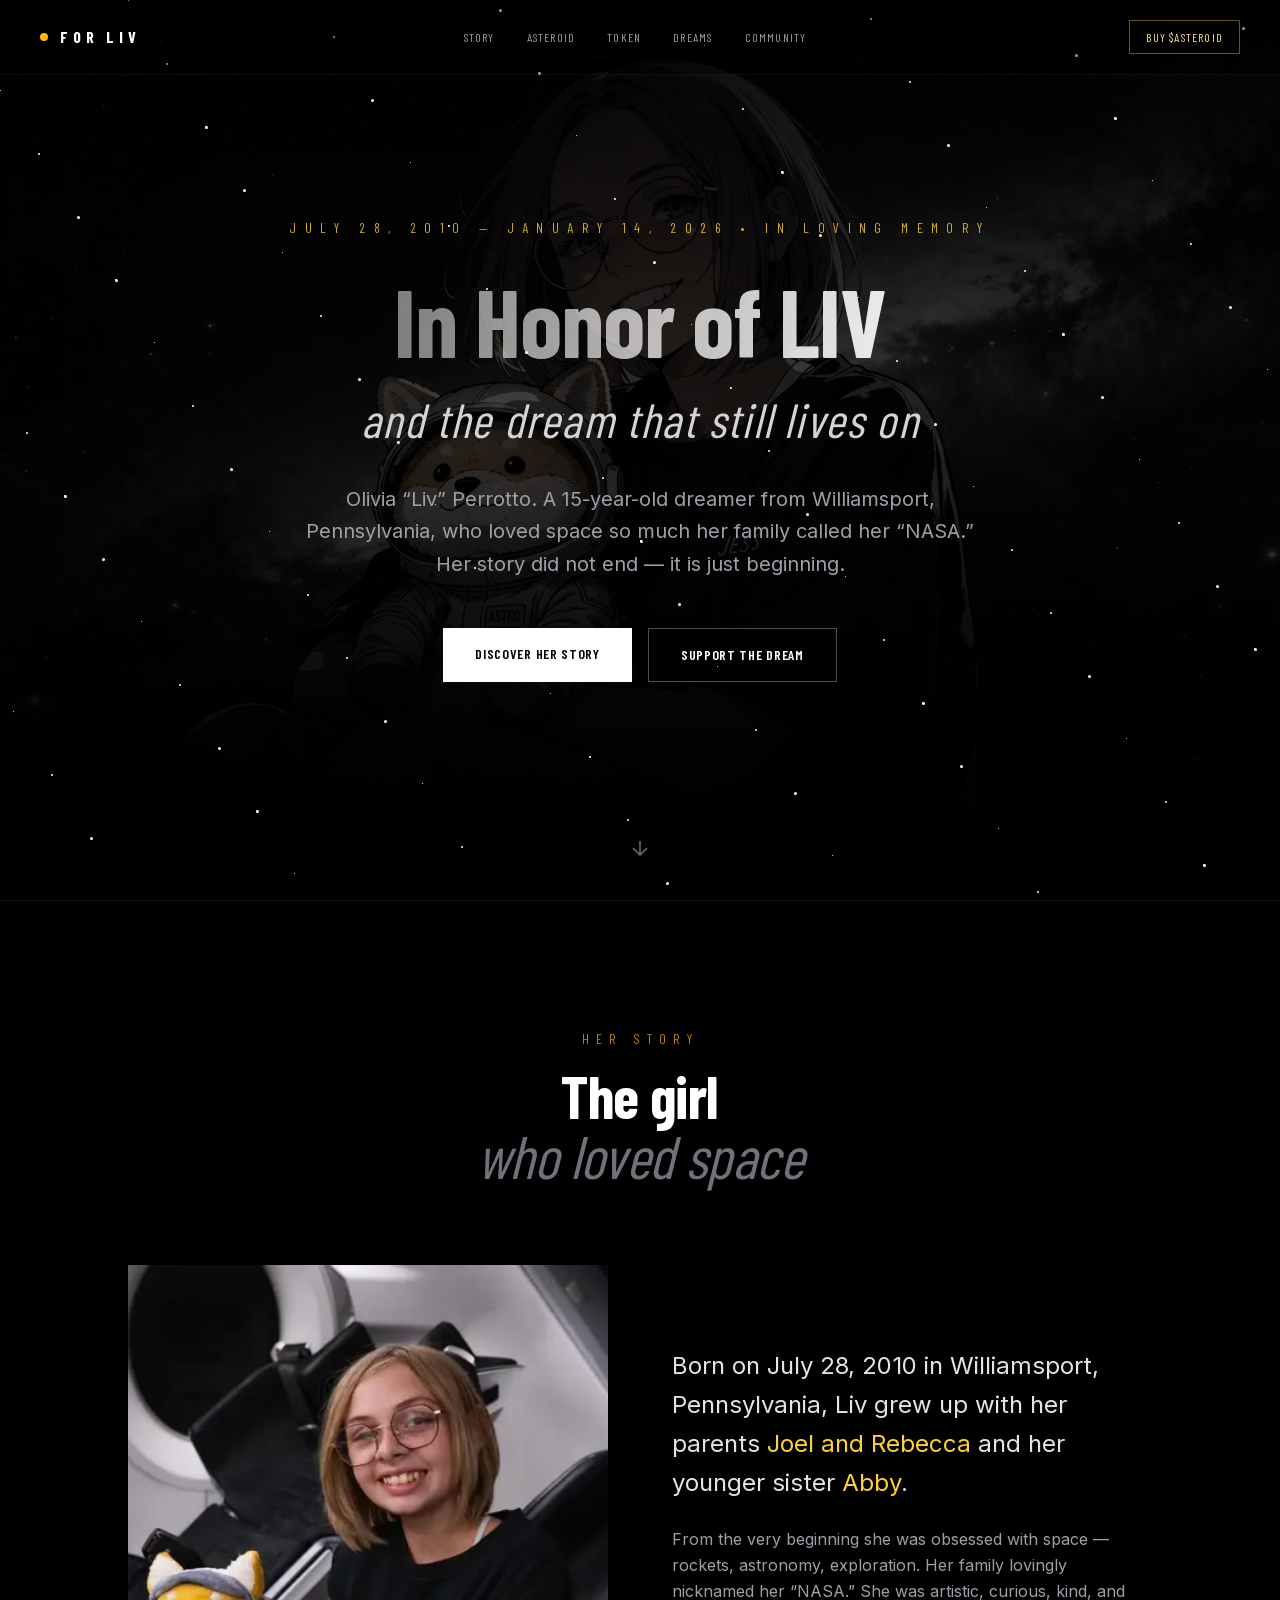
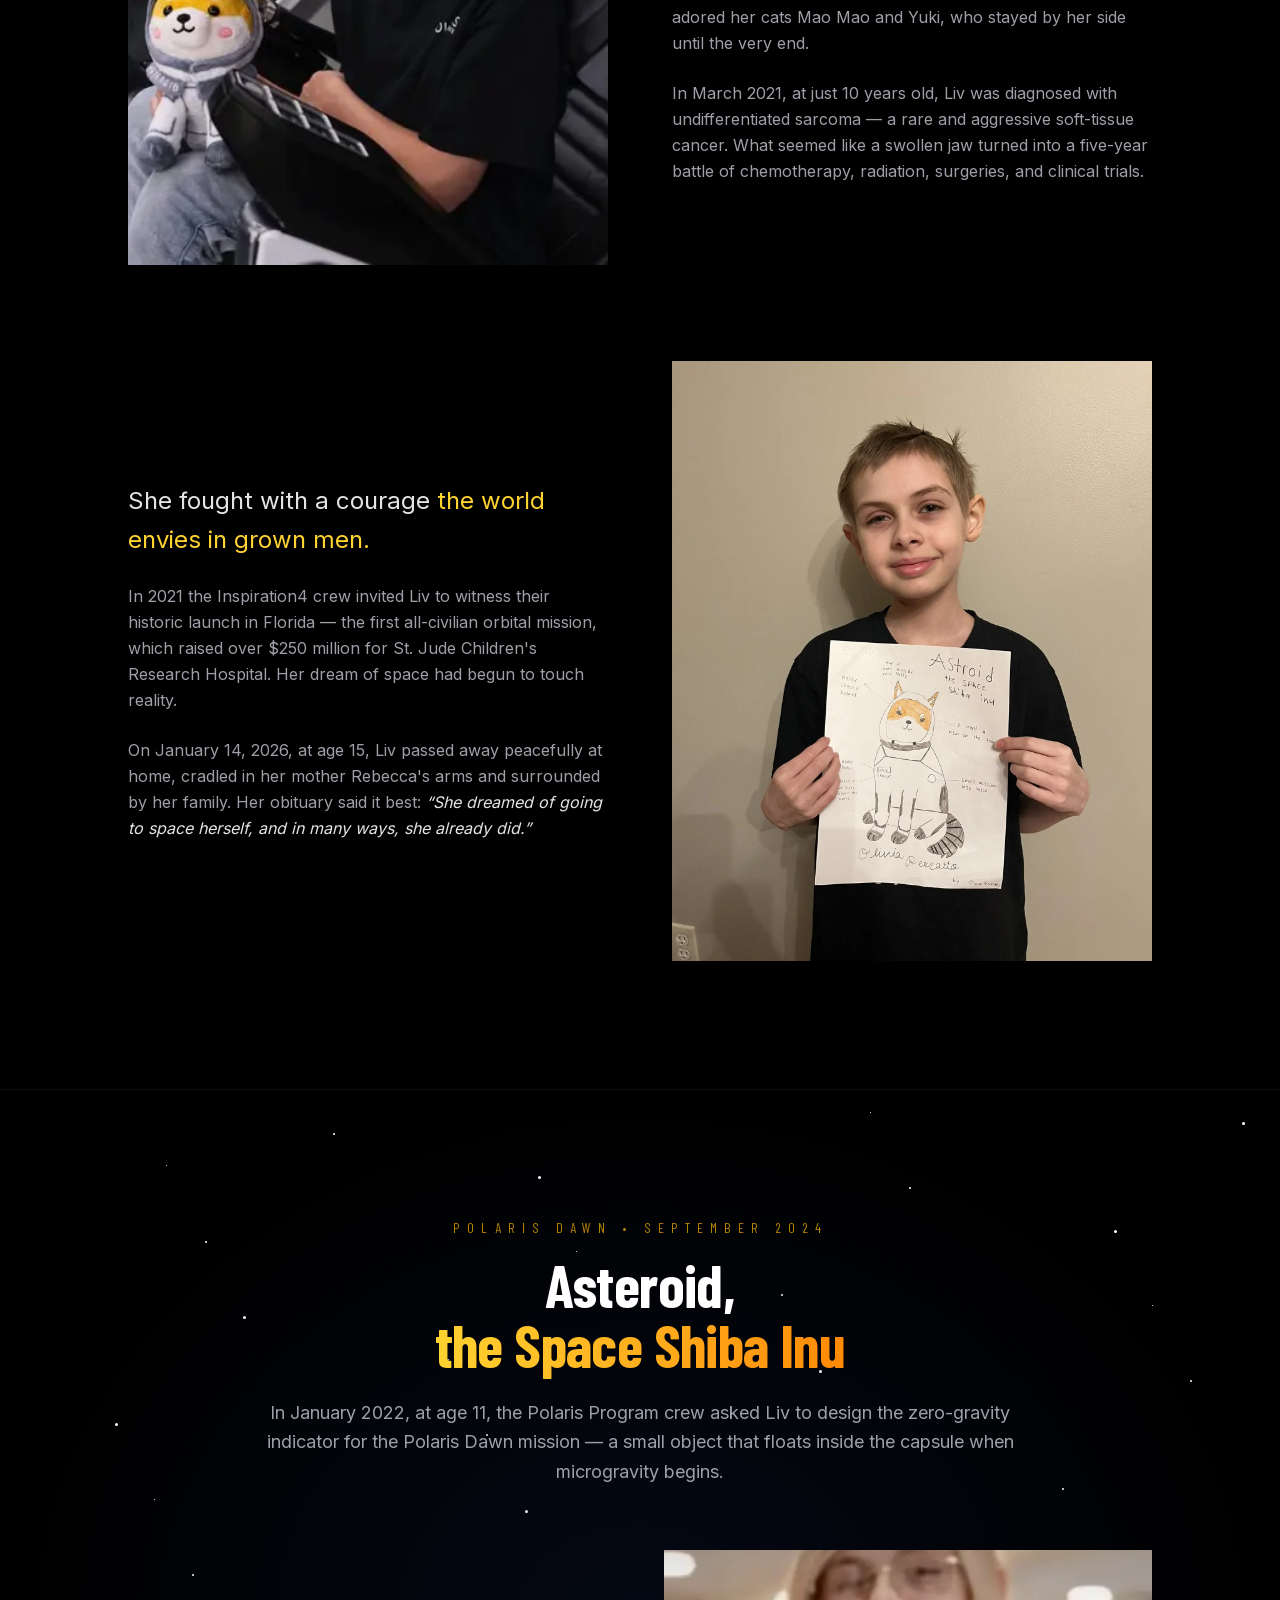
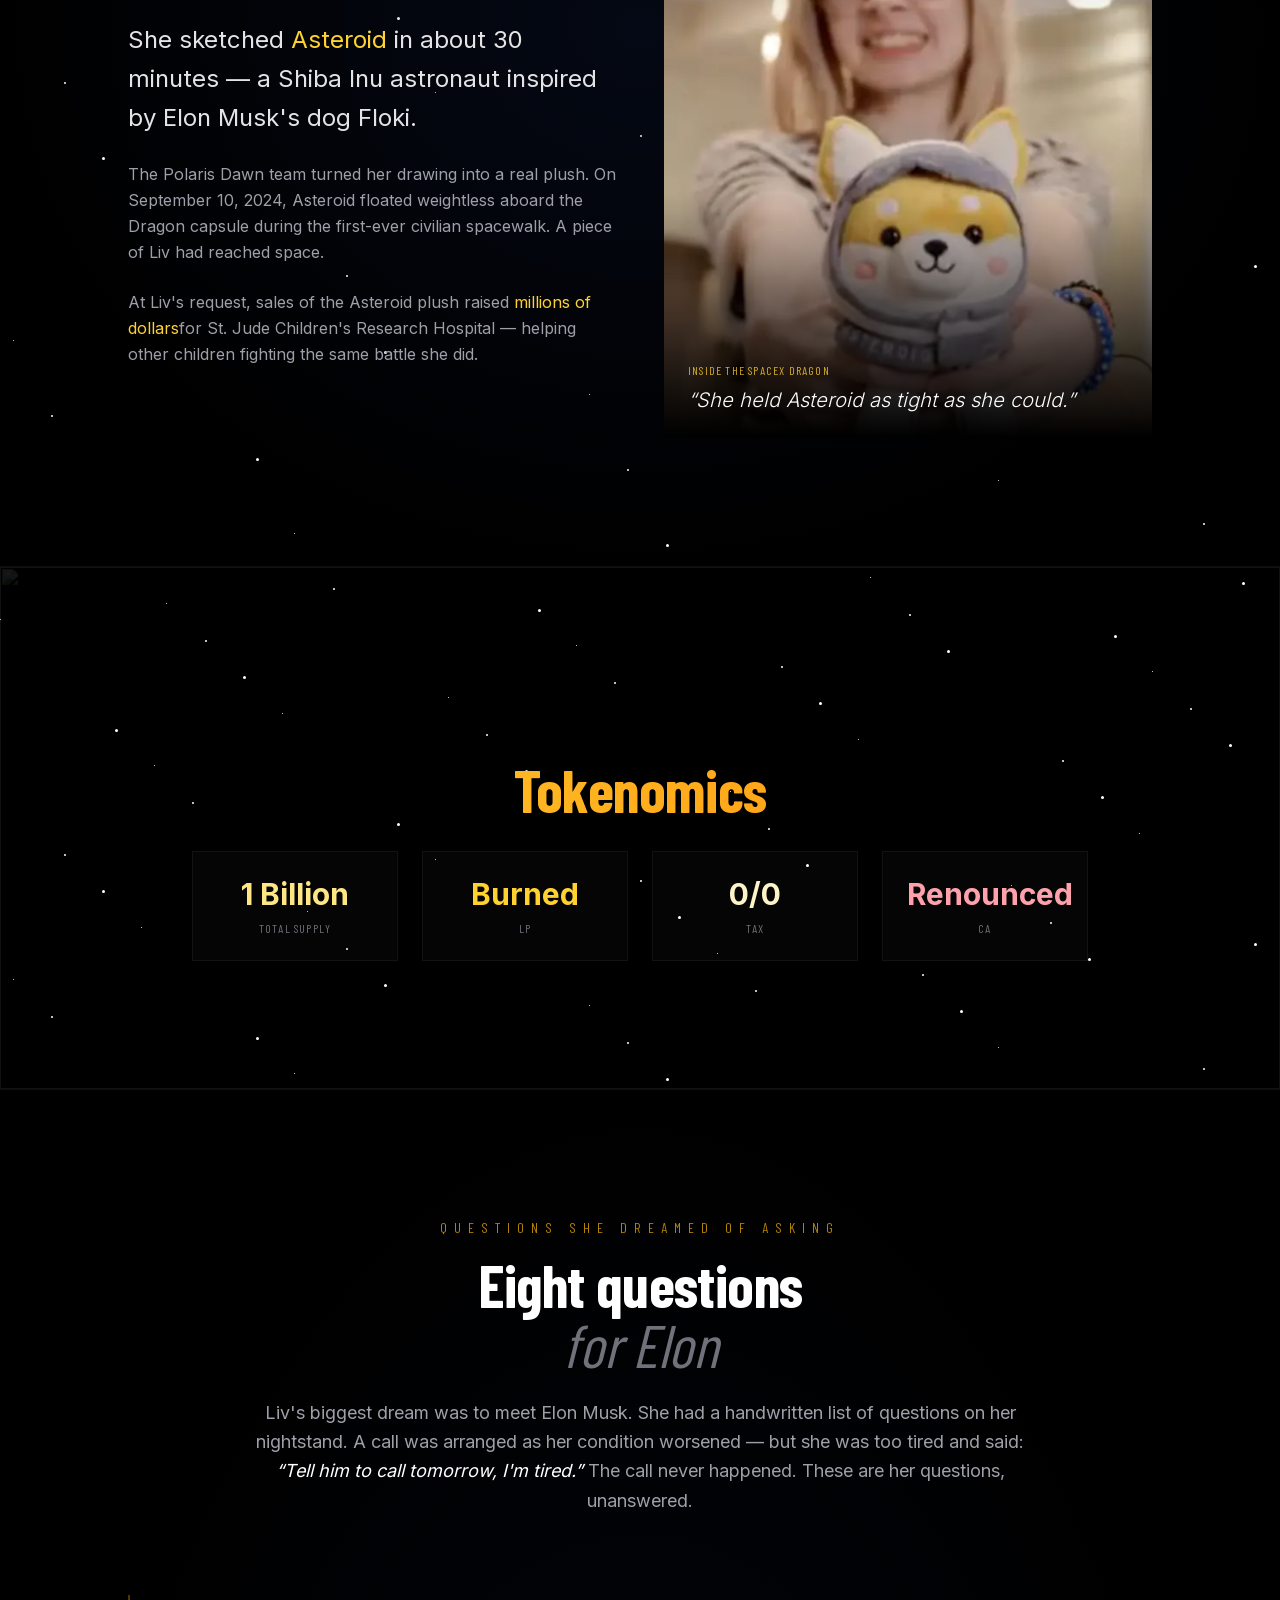
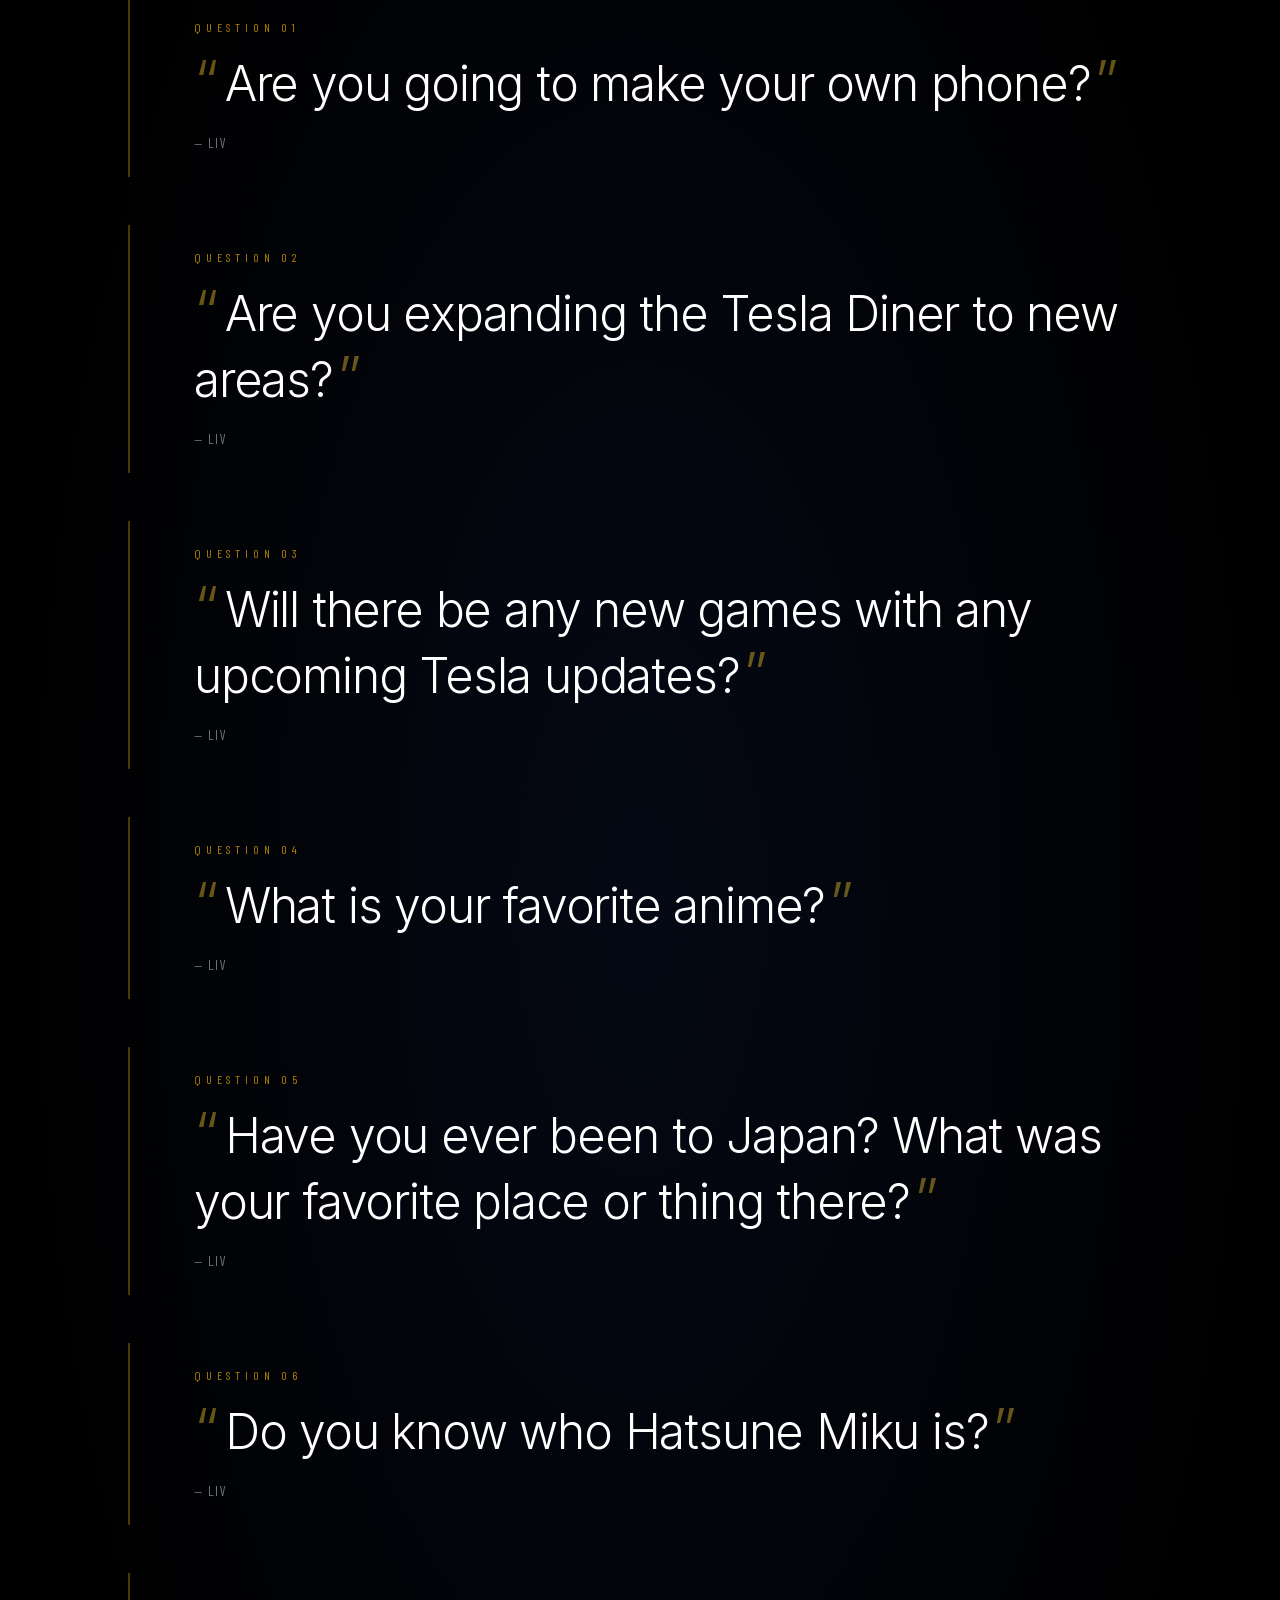
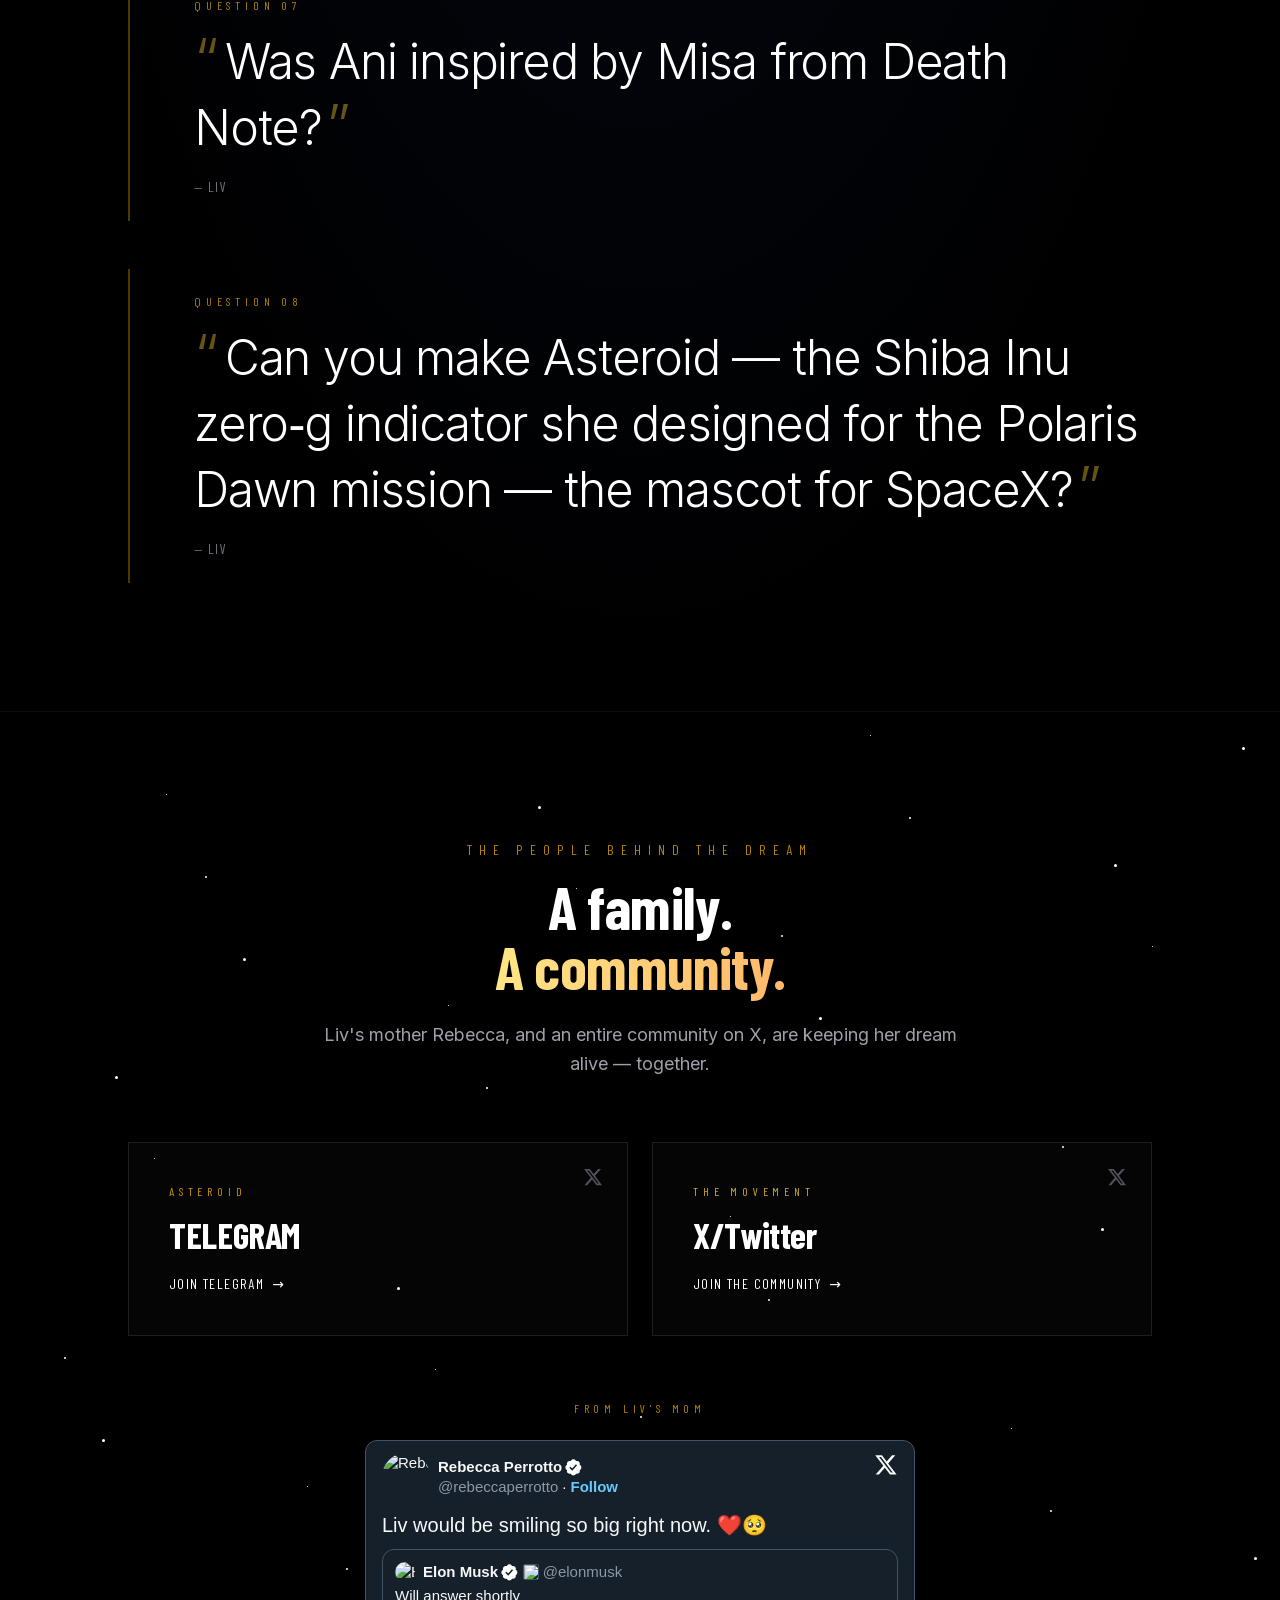
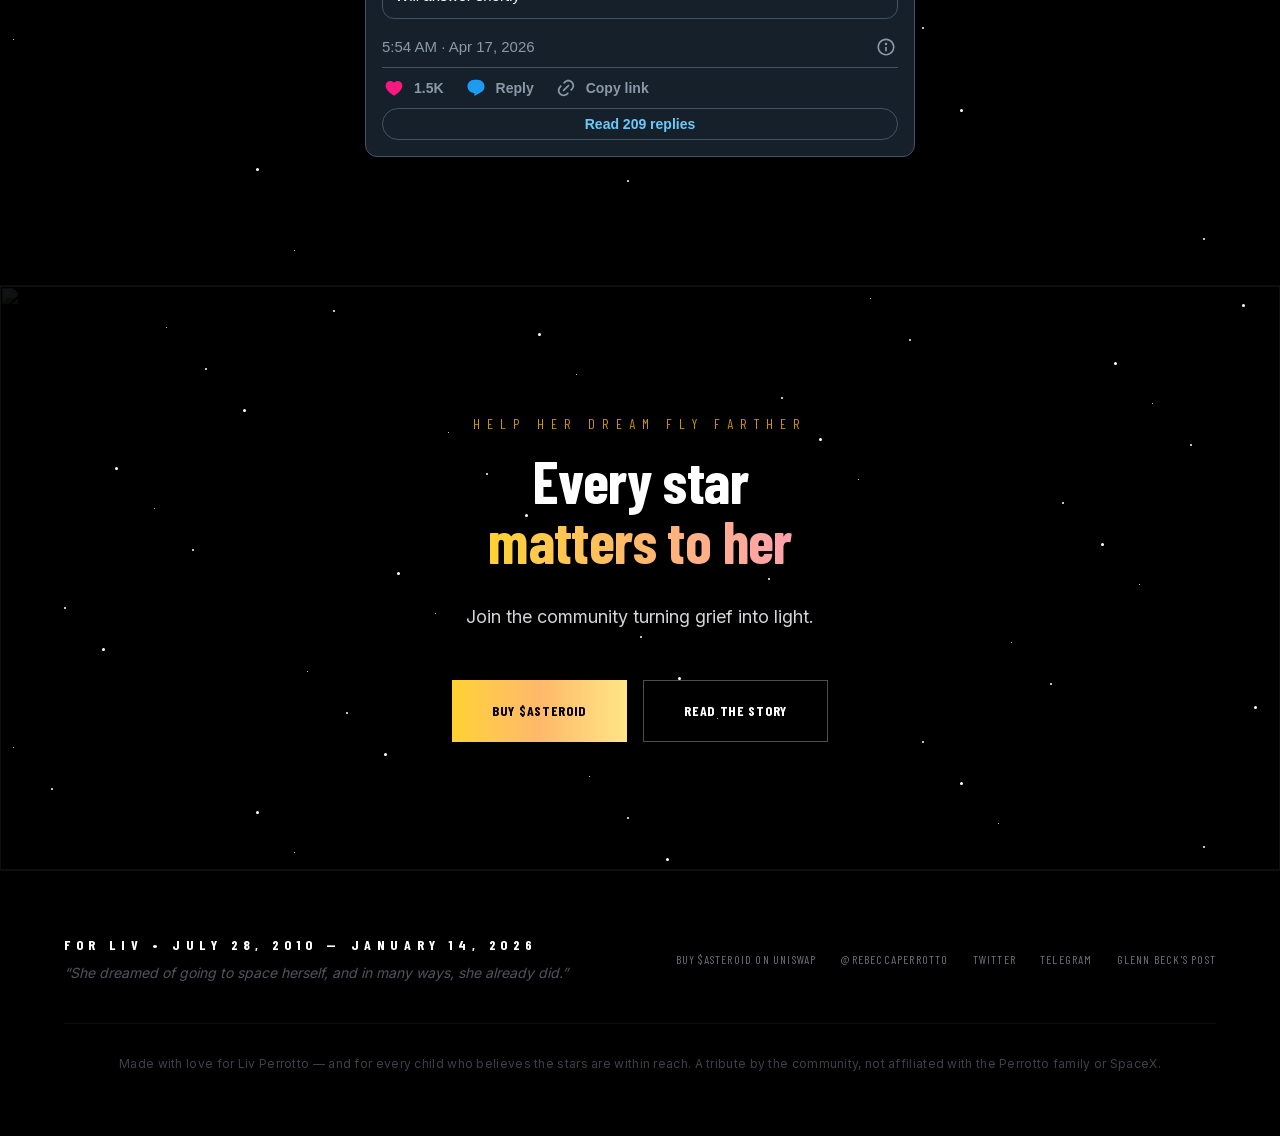
==== commit 911c89bd: "." ====
--- a/index.html
+++ b/index.html
@@ -2885,8 +2885,13 @@
               </p>
             </div>
           </div>
-          <div
-            class="mt-16 grid grid-cols-2 md:grid-cols-4 gap-6 max-w-4xl mx-auto text-center"
+          <h3
+            class="text-4xl md:text-5xl font-bold tracking-tight text-center mt-16 mb-8 bg-gradient-to-r from-amber-300 to-orange-400 bg-clip-text text-transparent"
+          >
+            Tokenomics
+          </h3>
+          <div
+            class="grid grid-cols-2 md:grid-cols-4 gap-6 max-w-4xl mx-auto text-center"
           >
             <div class="p-6 border border-white/5 bg-white/[0.02]">
               <div class="text-3xl font-bold text-amber-200">1 Billion</div>
@@ -4825,7 +4830,7 @@
     <script>
       self.__next_f.push([
         1,
-        'cc:["$","div",null,{"className":"relative z-10 max-w-6xl mx-auto","children":[[],["$","$L108",null,{}],["$","div",null,{"className":"mt-16 grid grid-cols-2 md:grid-cols-4 gap-6 max-w-4xl mx-auto text-center","children":[["$","div",null,{"className":"p-6 border border-white/5 bg-white/[0.02]","children":[["$","div",null,{"className":"text-3xl font-bold text-amber-200","children":"1 Billion"}],["$","div",null,{"className":"text-xs uppercase tracking-widest text-zinc-500 mt-2","children":"Total Supply"}]]}],["$","div",null,{"className":"p-6 border border-white/5 bg-white/[0.02]","children":[["$","div",null,{"className":"text-3xl font-bold text-amber-300","children":"Burned"}],["$","div",null,{"className":"text-xs uppercase tracking-widest text-zinc-500 mt-2","children":"LP"}]]}],["$","div",null,{"className":"p-6 border border-white/5 bg-white/[0.02]","children":[["$","div",null,{"className":"text-3xl font-bold text-amber-100","children":"0/0"}],["$","div",null,{"className":"text-xs uppercase tracking-widest text-zinc-500 mt-2","children":"TAX"}]]}],["$","div",null,{"className":"p-6 border border-white/5 bg-white/[0.02]","children":[["$","div",null,{"className":"text-3xl font-bold text-rose-300","children":"Renounced"}],["$","div",null,{"className":"text-xs uppercase tracking-widest text-zinc-500 mt-2","children":"CA"}]]}]]}]]}]\n',
+        'cc:["$","div",null,{"className":"relative z-10 max-w-6xl mx-auto","children":[[],["$","$L108",null,{}],["$","h3",null,{"className":"text-5xl md:text-6xl font-bold tracking-tight text-center mt-16 mb-8 bg-gradient-to-r from-amber-300 to-orange-400 bg-clip-text text-transparent","children":"Tokenomics"}],["$","div",null,{"className":"grid grid-cols-2 md:grid-cols-4 gap-6 max-w-4xl mx-auto text-center","children":[["$","div",null,{"className":"p-6 border border-white/5 bg-white/[0.02]","children":[["$","div",null,{"className":"text-3xl font-bold text-amber-200","children":"1 Billion"}],["$","div",null,{"className":"text-xs uppercase tracking-widest text-zinc-500 mt-2","children":"Total Supply"}]]}],["$","div",null,{"className":"p-6 border border-white/5 bg-white/[0.02]","children":[["$","div",null,{"className":"text-3xl font-bold text-amber-300","children":"Burned"}],["$","div",null,{"className":"text-xs uppercase tracking-widest text-zinc-500 mt-2","children":"LP"}]]}],["$","div",null,{"className":"p-6 border border-white/5 bg-white/[0.02]","children":[["$","div",null,{"className":"text-3xl font-bold text-amber-100","children":"0/0"}],["$","div",null,{"className":"text-xs uppercase tracking-widest text-zinc-500 mt-2","children":"TAX"}]]}],["$","div",null,{"className":"p-6 border border-white/5 bg-white/[0.02]","children":[["$","div",null,{"className":"text-3xl font-bold text-rose-300","children":"Renounced"}],["$","div",null,{"className":"text-xs uppercase tracking-widest text-zinc-500 mt-2","children":"CA"}]]}]]}]]}]\n',
       ]);
     </script>
     <script>
@@ -4849,7 +4854,7 @@
     <script>
       self.__next_f.push([
         1,
-        'e4:["$","div",null,{"className":"relative z-10 max-w-5xl mx-auto","children":[["$","div",null,{"className":"text-center mb-16","children":[["$","p",null,{"className":"text-sm tracking-[0.5em] uppercase text-amber-400/70 mb-4","children":"The people behind the dream"}],["$","h2",null,{"className":"text-4xl md:text-6xl font-bold tracking-tight mb-6","children":["A family.",["$","br",null,{}],["$","span",null,{"className":"bg-gradient-to-r from-amber-200 to-orange-300 bg-clip-text text-transparent","children":"A community."}]]}],["$","p",null,{"className":"text-zinc-400 max-w-2xl mx-auto text-lg leading-relaxed","children":"Liv\'s mother Rebecca, and an entire community on X, are keeping her dream alive — together."}]]}],["$","div",null,{"className":"grid md:grid-cols-2 gap-6","children":[["$","a",null,{"href":"https://x.com/rebeccaperrotto","target":"_blank","rel":"noopener noreferrer","className":"group relative p-10 border border-white/10 bg-white/[0.02] hover:bg-white/[0.05] hover:border-amber-400/40 transition-all duration-500 overflow-hidden","children":[["$","div",null,{"className":"absolute top-6 right-6 text-zinc-600 group-hover:text-amber-300 transition-colors","children":["$","svg",null,{"width":"20","height":"20","viewBox":"0 0 24 24","fill":"currentColor","children":["$","path",null,{"d":"M18.244 2.25h3.308l-7.227 8.26 8.502 11.24H16.17l-5.214-6.817L4.99 21.75H1.68l7.73-8.835L1.254 2.25H8.08l4.713 6.231zm-1.161 17.52h1.833L7.084 4.126H5.117z"}]}]}],["$","p",null,{"className":"text-xs tracking-[0.4em] uppercase text-amber-400/80 mb-4","children":"Asteroid"}],["$","h3",null,{"className":"text-3xl md:text-4xl font-bold mb-4 tracking-tight","children":"TELEGRAM"}],["$","span",null,{"className":"inline-flex items-center gap-2 text-sm tracking-widest uppercase text-white group-hover:text-amber-300 transition-colors","children":["Join Telegram",["$","span",null,{"className":"group-hover:translate-x-1 transition-transform","children":"→"}]]}]]}],["$","a",null,{"href":"https://x.com/astershibainu","target":"_blank","rel":"noopener noreferrer","className":"group relative p-10 border border-white/10 bg-white/[0.02] hover:bg-white/[0.05] hover:border-amber-300/40 transition-all duration-500 overflow-hidden","children":[["$","div",null,{"className":"absolute top-6 right-6 text-zinc-600 group-hover:text-amber-200 transition-colors","children":["$","svg",null,{"width":"20","height":"20","viewBox":"0 0 24 24","fill":"currentColor","children":["$","path",null,{"d":"M18.244 2.25h3.308l-7.227 8.26 8.502 11.24H16.17l-5.214-6.817L4.99 21.75H1.68l7.73-8.835L1.254 2.25H8.08l4.713 6.231zm-1.161 17.52h1.833L7.084 4.126H5.117z"}]}]}],["$","p",null,{"className":"text-xs tracking-[0.4em] uppercase text-amber-300/80 mb-4","children":"The movement"}],["$","h3",null,{"className":"text-3xl md:text-4xl font-bold mb-4 tracking-tight","children":"X/Twitter"}],["$","span",null,{"className":"inline-flex items-center gap-2 text-sm tracking-widest uppercase text-white group-hover:text-amber-200 transition-colors","children":["Join the community",["$","span",null,{"className":"group-hover:translate-x-1 transition-transform","children":"→"}]]}]]}]]}],["$","div",null,{"className":"mt-16 max-w-2xl mx-auto","children":[["$","p",null,{"className":"text-center text-[10px] sm:text-xs tracking-[0.4em] uppercase text-amber-400/70 mb-6","children":"From Liv\'s mom"}],"$L109"]}]]}]\n',
+        'e4:["$","div",null,{"className":"relative z-10 max-w-5xl mx-auto","children":[["$","div",null,{"className":"text-center mb-16","children":[["$","p",null,{"className":"text-sm tracking-[0.5em] uppercase text-amber-400/70 mb-4","children":"The people behind the dream"}],["$","h2",null,{"className":"text-4xl md:text-6xl font-bold tracking-tight mb-6","children":["A family.",["$","br",null,{}],["$","span",null,{"className":"bg-gradient-to-r from-amber-200 to-orange-300 bg-clip-text text-transparent","children":"A community."}]]}],["$","p",null,{"className":"text-zinc-400 max-w-2xl mx-auto text-lg leading-relaxed","children":"Liv\'s mother Rebecca, and an entire community on X, are keeping her dream alive — together."}]]}],["$","div",null,{"className":"grid md:grid-cols-2 gap-6","children":[["$","a",null,{"href":"https://t.me/astershibainu","target":"_blank","rel":"noopener noreferrer","className":"group relative p-10 border border-white/10 bg-white/[0.02] hover:bg-white/[0.05] hover:border-amber-400/40 transition-all duration-500 overflow-hidden","children":[["$","div",null,{"className":"absolute top-6 right-6 text-zinc-600 group-hover:text-amber-300 transition-colors","children":["$","svg",null,{"width":"20","height":"20","viewBox":"0 0 24 24","fill":"currentColor","children":["$","path",null,{"d":"M18.244 2.25h3.308l-7.227 8.26 8.502 11.24H16.17l-5.214-6.817L4.99 21.75H1.68l7.73-8.835L1.254 2.25H8.08l4.713 6.231zm-1.161 17.52h1.833L7.084 4.126H5.117z"}]}]}],["$","p",null,{"className":"text-xs tracking-[0.4em] uppercase text-amber-400/80 mb-4","children":"Asteroid"}],["$","h3",null,{"className":"text-3xl md:text-4xl font-bold mb-4 tracking-tight","children":"TELEGRAM"}],["$","span",null,{"className":"inline-flex items-center gap-2 text-sm tracking-widest uppercase text-white group-hover:text-amber-300 transition-colors","children":["Join Telegram",["$","span",null,{"className":"group-hover:translate-x-1 transition-transform","children":"→"}]]}]]}],["$","a",null,{"href":"https://x.com/astershibainu","target":"_blank","rel":"noopener noreferrer","className":"group relative p-10 border border-white/10 bg-white/[0.02] hover:bg-white/[0.05] hover:border-amber-300/40 transition-all duration-500 overflow-hidden","children":[["$","div",null,{"className":"absolute top-6 right-6 text-zinc-600 group-hover:text-amber-200 transition-colors","children":["$","svg",null,{"width":"20","height":"20","viewBox":"0 0 24 24","fill":"currentColor","children":["$","path",null,{"d":"M18.244 2.25h3.308l-7.227 8.26 8.502 11.24H16.17l-5.214-6.817L4.99 21.75H1.68l7.73-8.835L1.254 2.25H8.08l4.713 6.231zm-1.161 17.52h1.833L7.084 4.126H5.117z"}]}]}],["$","p",null,{"className":"text-xs tracking-[0.4em] uppercase text-amber-300/80 mb-4","children":"The movement"}],["$","h3",null,{"className":"text-3xl md:text-4xl font-bold mb-4 tracking-tight","children":"X/Twitter"}],["$","span",null,{"className":"inline-flex items-center gap-2 text-sm tracking-widest uppercase text-white group-hover:text-amber-200 transition-colors","children":["Join the community",["$","span",null,{"className":"group-hover:translate-x-1 transition-transform","children":"→"}]]}]]}]]}],["$","div",null,{"className":"mt-16 max-w-2xl mx-auto","children":[["$","p",null,{"className":"text-center text-[10px] sm:text-xs tracking-[0.4em] uppercase text-amber-400/70 mb-6","children":"From Liv\'s mom"}],"$L109"]}]]}]\n',
       ]);
     </script>
     <script>
@@ -4867,7 +4872,7 @@
     <script>
       self.__next_f.push([
         1,
-        '100:["$","div",null,{"className":"relative z-10 max-w-3xl mx-auto text-center","children":[["$","p",null,{"className":"text-sm tracking-[0.5em] uppercase text-amber-400/80 mb-4","children":"Help her dream fly farther"}],["$","h2",null,{"className":"text-4xl md:text-6xl font-bold tracking-tight mb-8","children":["Every star",["$","br",null,{}],["$","span",null,{"className":"bg-gradient-to-r from-amber-300 via-orange-300 to-rose-300 bg-clip-text text-transparent","children":"matters to her"}]]}],["$","p",null,{"className":"text-zinc-300 text-lg mb-12 leading-relaxed max-w-2xl mx-auto","children":"Join the community turning grief into light. Support the $ASTEROID token on Bags.fm and help carry Liv\'s story deeper into the cosmos."}],["$","div",null,{"className":"flex flex-col sm:flex-row gap-4 justify-center","children":[["$","a",null,{"href":"https://app.uniswap.org/swap?chain=mainnet&inputCurrency=NATIVE&outputCurrency=0xComingSoon","target":"_blank","rel":"noopener noreferrer","className":"px-10 py-5 bg-gradient-to-r from-amber-300 via-orange-300 to-amber-200 text-black font-bold tracking-wider uppercase text-sm hover:from-amber-200 hover:to-amber-100 transition-all inline-flex items-center justify-center gap-3","children":[[],"BUY $ASTEROID"]}],["$","a",null,{"href":"https://x.com/glennbeck/status/2044889292225311088","target":"_blank","rel":"noopener noreferrer","className":"px-10 py-5 border border-white/30 text-white font-bold tracking-wider uppercase text-sm hover:bg-white/10 transition-all","children":"Read the story"}]]}]]}]\n',
+        '100:["$","div",null,{"className":"relative z-10 max-w-3xl mx-auto text-center","children":[["$","p",null,{"className":"text-sm tracking-[0.5em] uppercase text-amber-400/80 mb-4","children":"Help her dream fly farther"}],["$","h2",null,{"className":"text-4xl md:text-6xl font-bold tracking-tight mb-8","children":["Every star",["$","br",null,{}],["$","span",null,{"className":"bg-gradient-to-r from-amber-300 via-orange-300 to-rose-300 bg-clip-text text-transparent","children":"matters to her"}]]}],["$","p",null,{"className":"text-zinc-300 text-lg mb-12 leading-relaxed max-w-2xl mx-auto","children":"Join the community turning grief into light."}],["$","div",null,{"className":"flex flex-col sm:flex-row gap-4 justify-center","children":[["$","a",null,{"href":"https://app.uniswap.org/swap?chain=mainnet&inputCurrency=NATIVE&outputCurrency=0xComingSoon","target":"_blank","rel":"noopener noreferrer","className":"px-10 py-5 bg-gradient-to-r from-amber-300 via-orange-300 to-amber-200 text-black font-bold tracking-wider uppercase text-sm hover:from-amber-200 hover:to-amber-100 transition-all inline-flex items-center justify-center gap-3","children":[[],"BUY $ASTEROID"]}],["$","a",null,{"href":"https://x.com/glennbeck/status/2044889292225311088","target":"_blank","rel":"noopener noreferrer","className":"px-10 py-5 border border-white/30 text-white font-bold tracking-wider uppercase text-sm hover:bg-white/10 transition-all","children":"Read the story"}]]}]]}]\n',
       ]);
     </script>
     <script>
